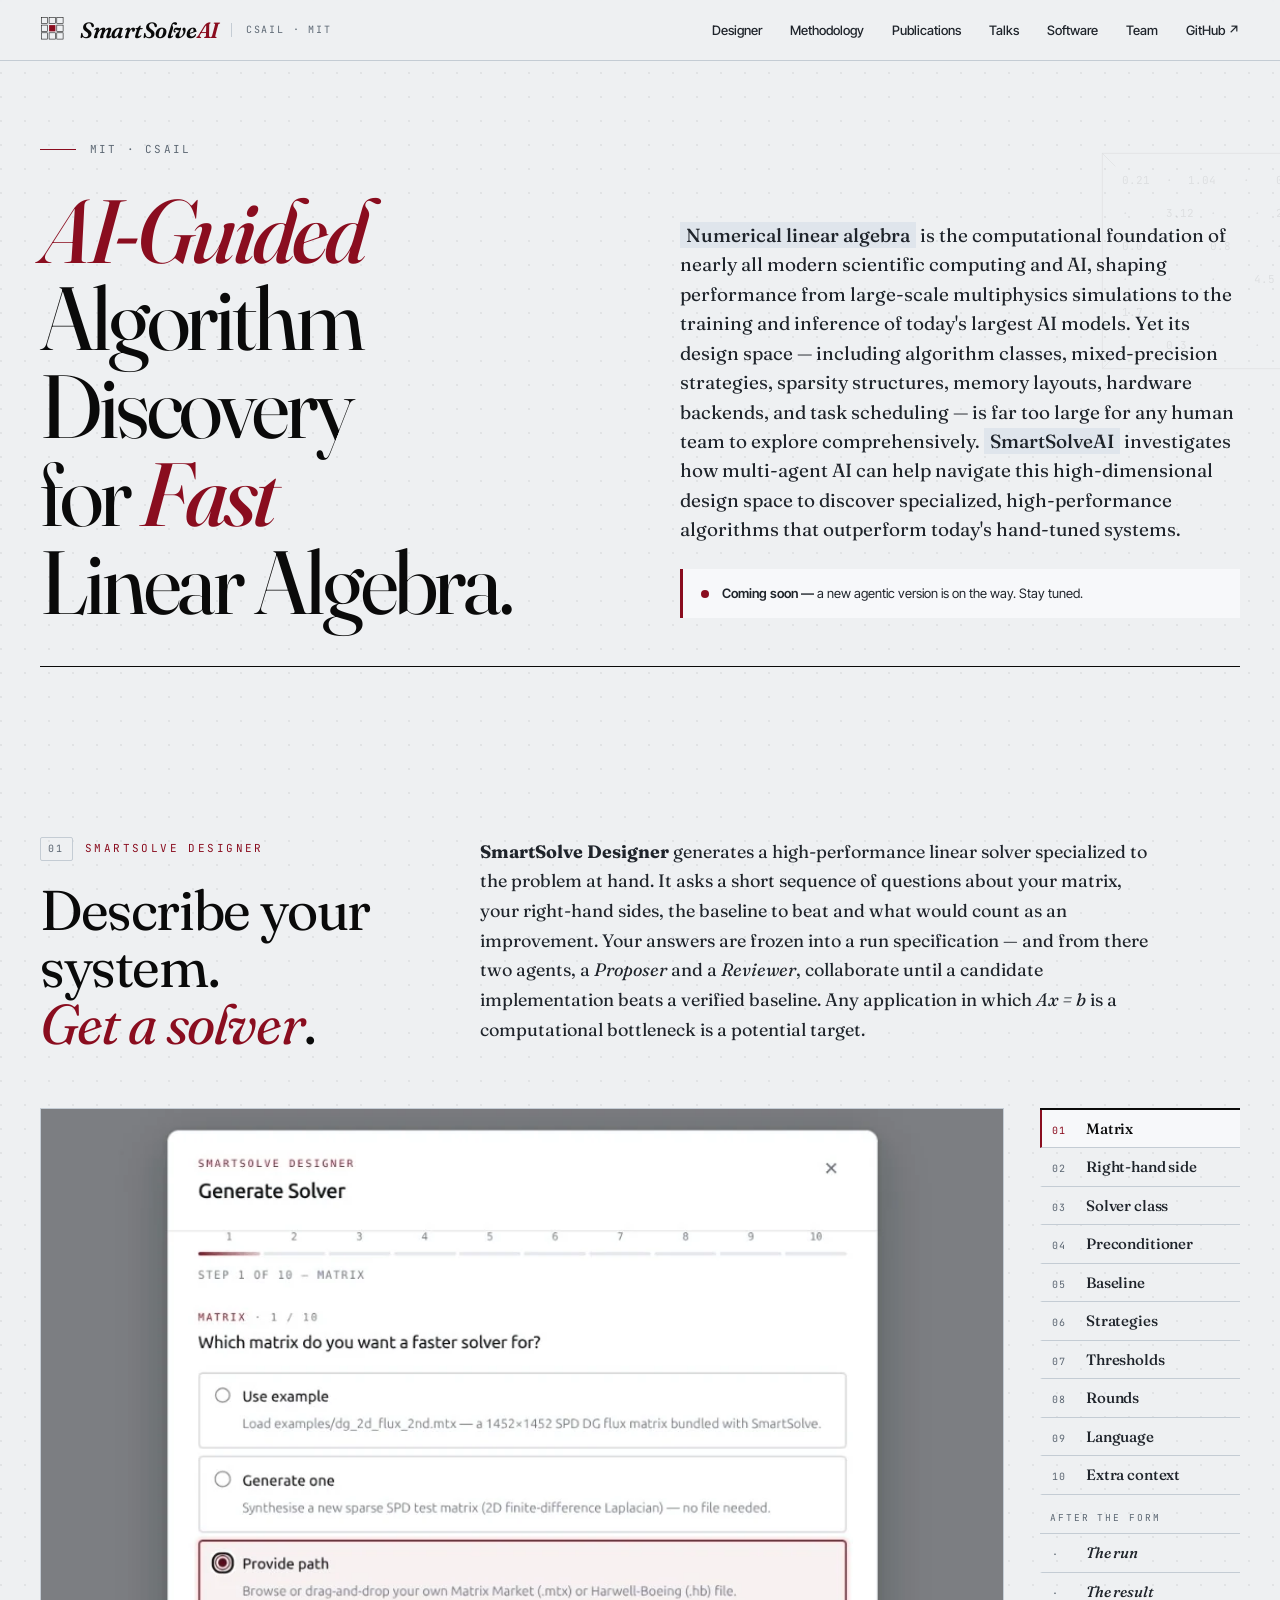
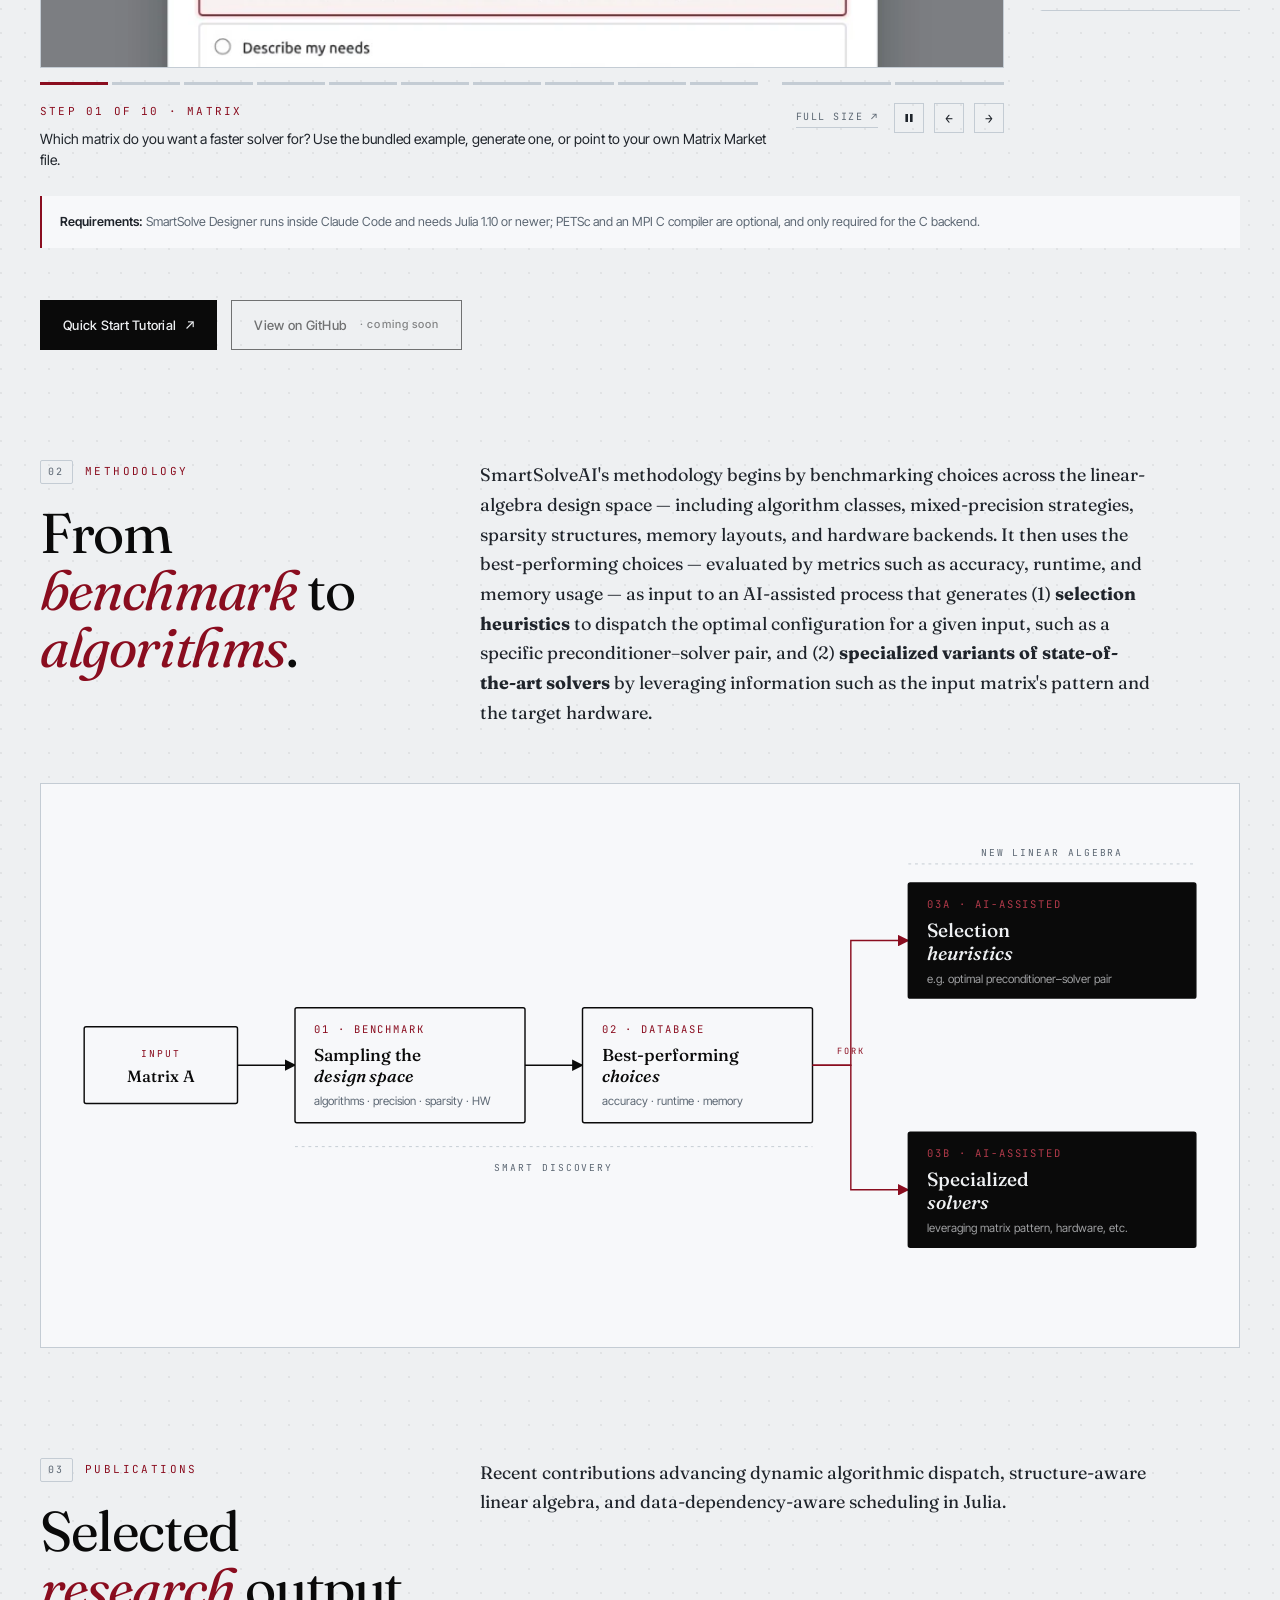
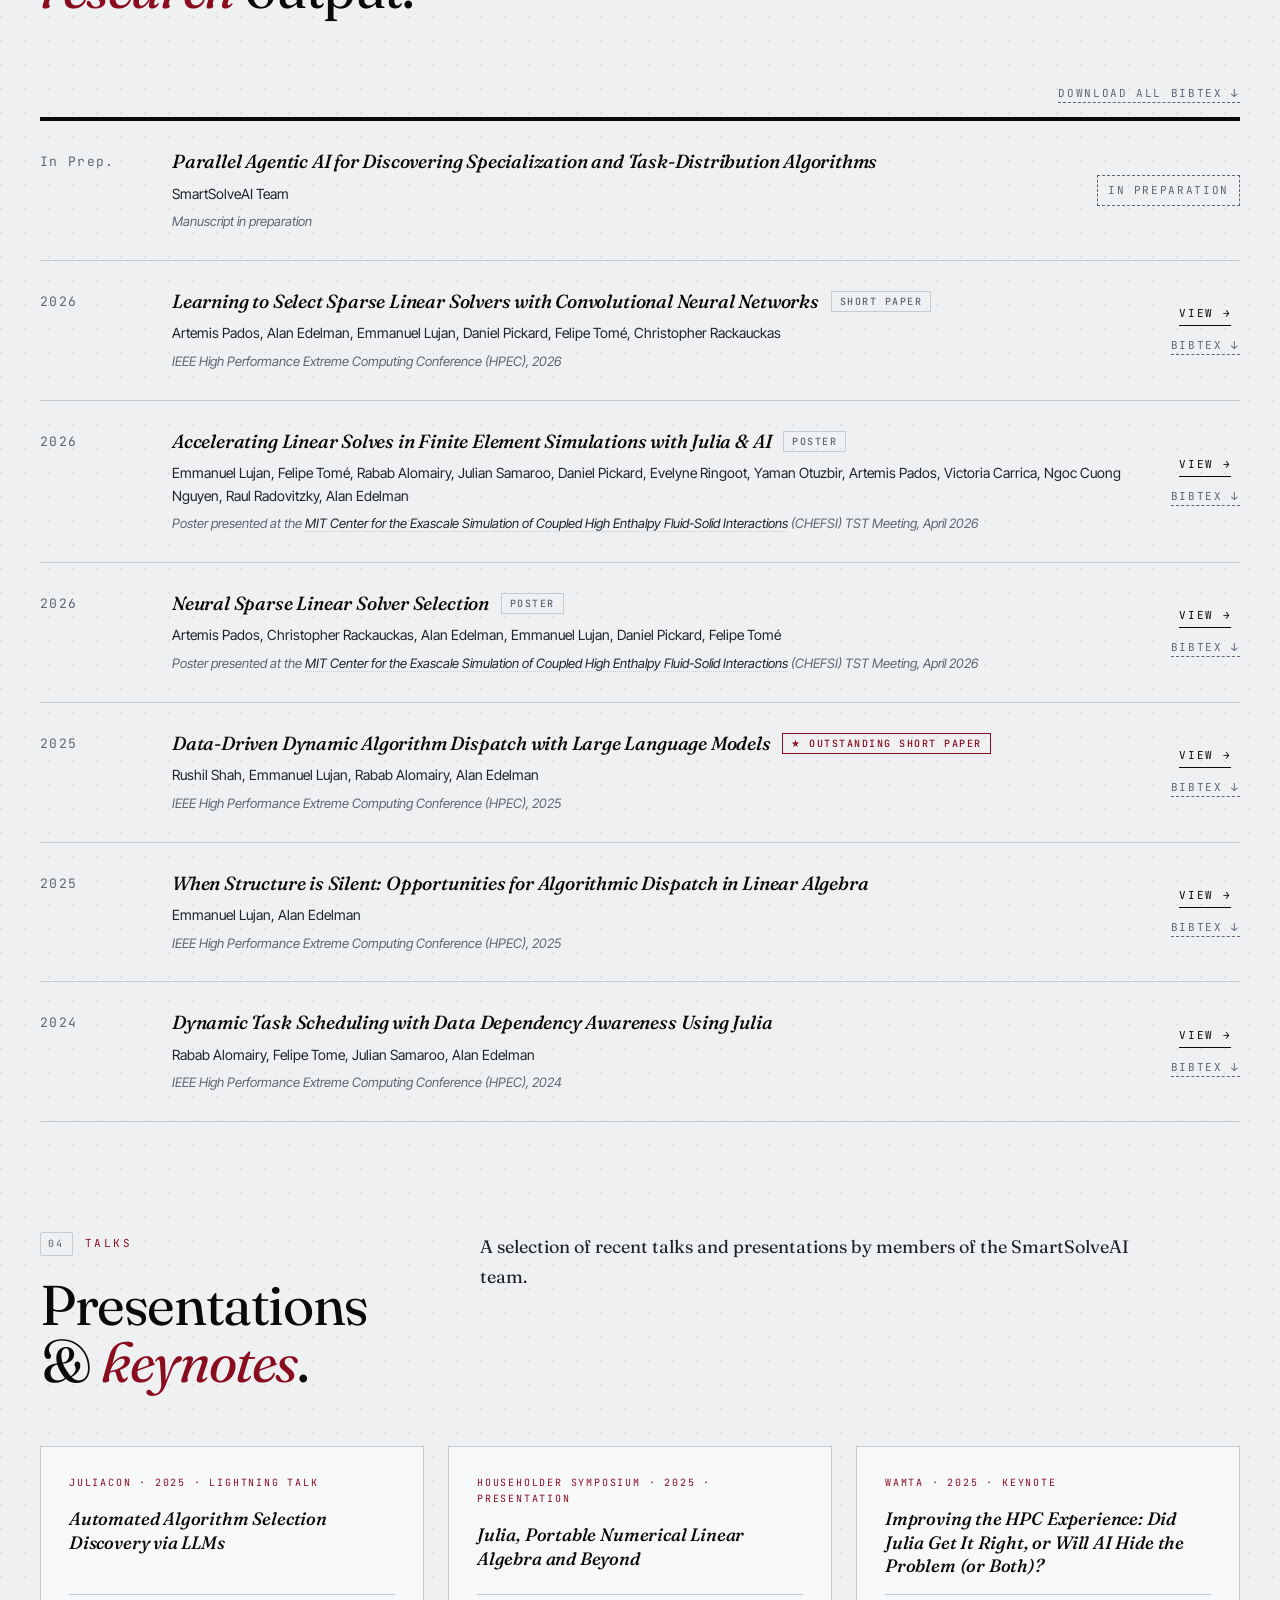
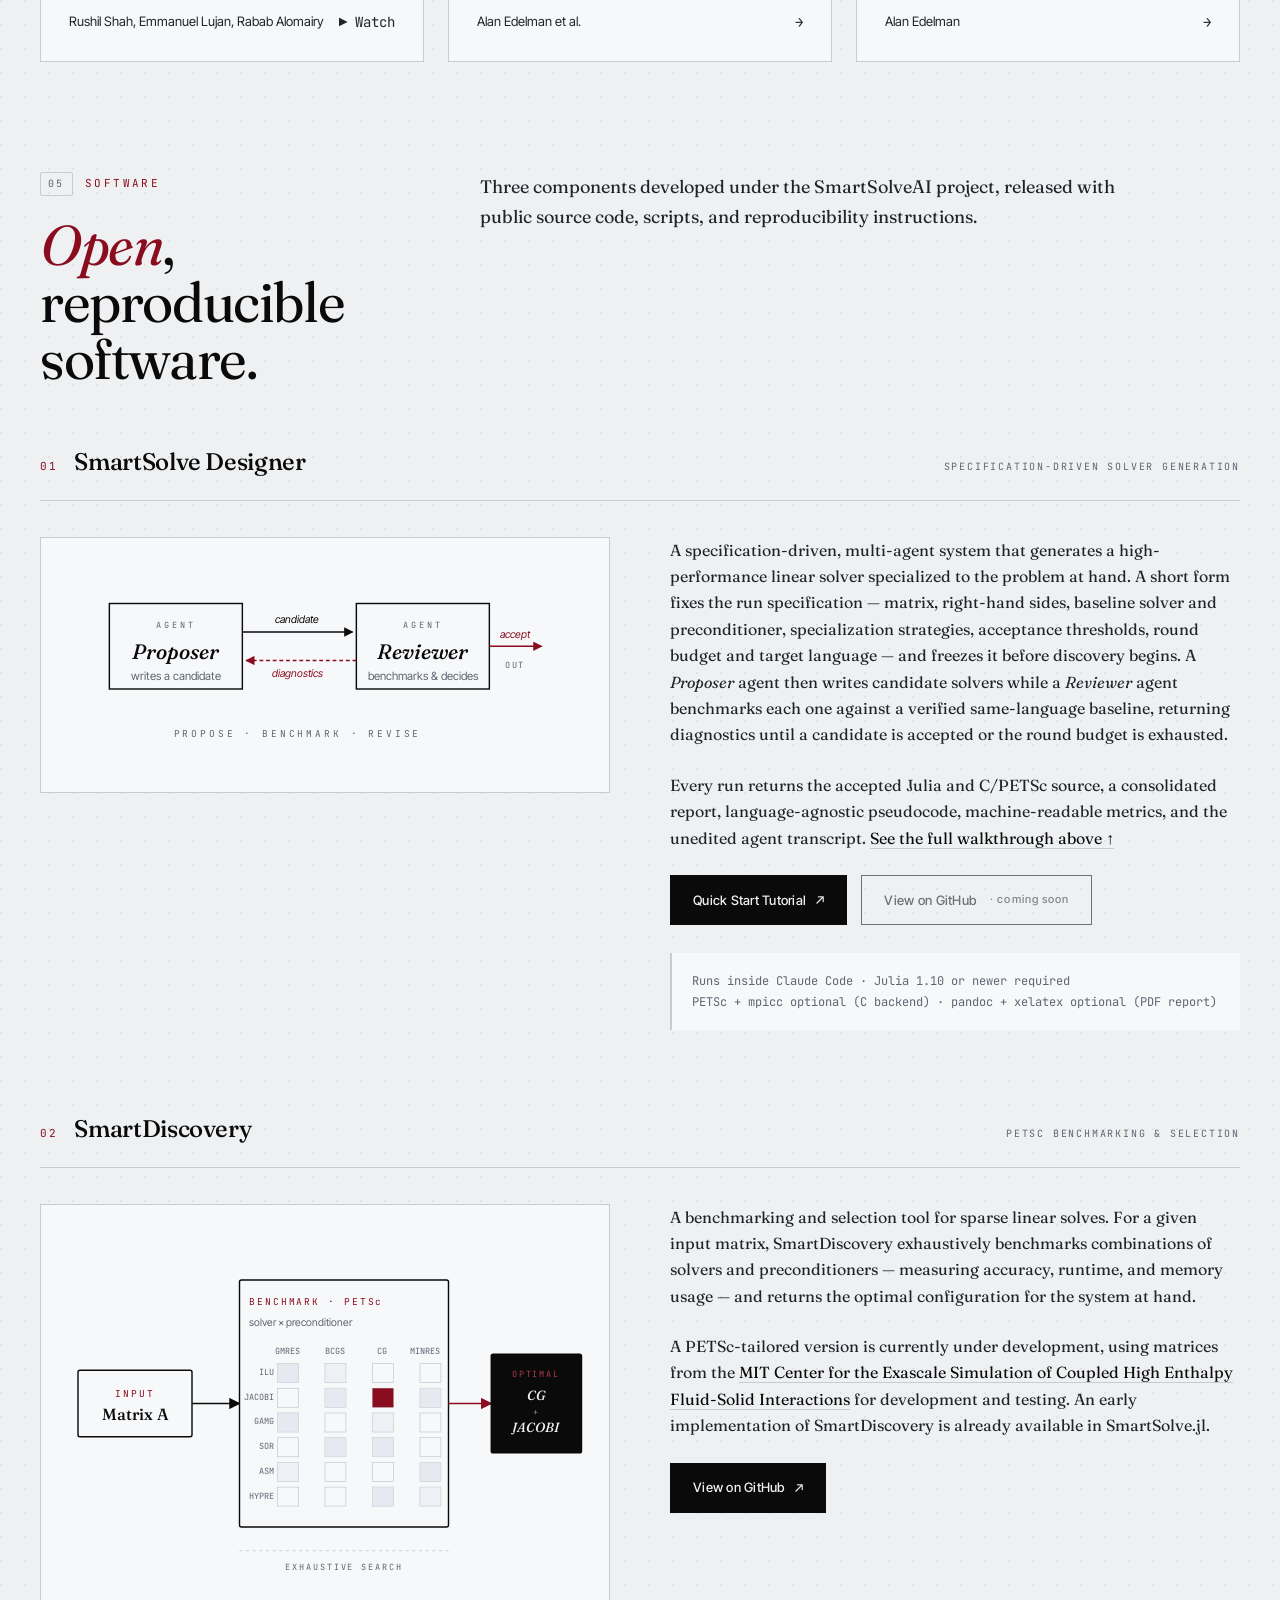
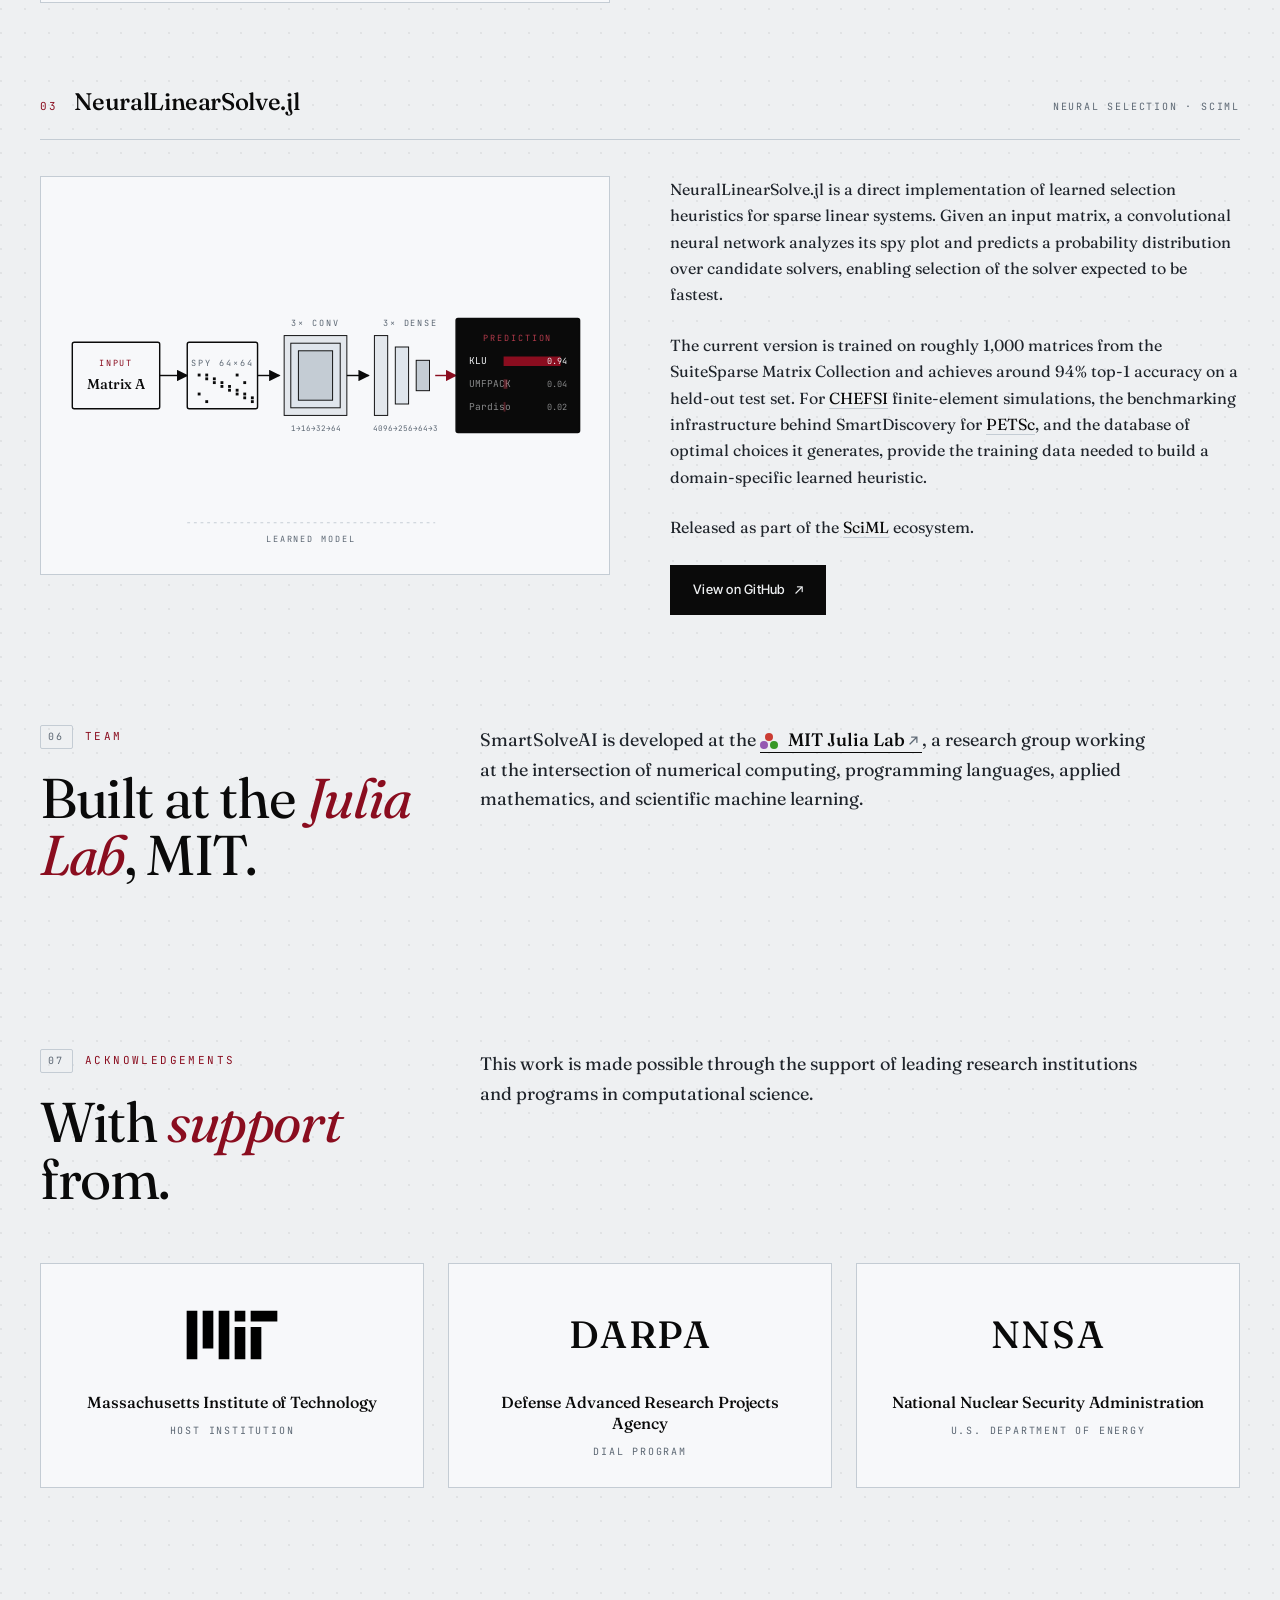
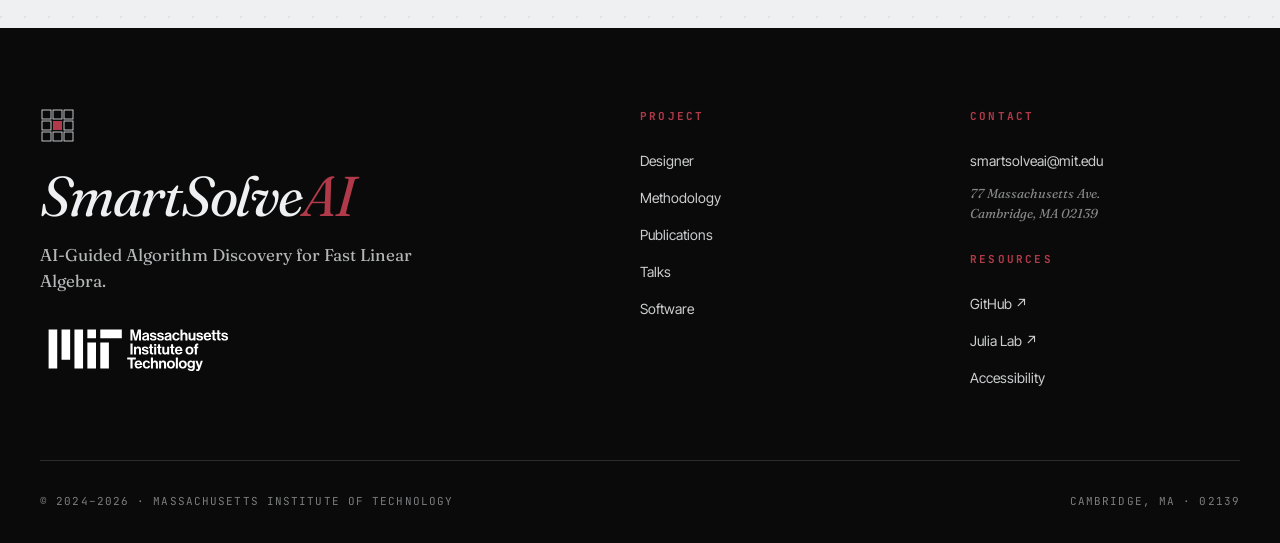
==== index.html @ 1ffe242f "Drop the workspace slide, de-number the form, add HPEC 2026 short paper The Designer slideshow now o" ====
<!DOCTYPE html>
<html lang="en">
<head>
<meta charset="UTF-8" />
<meta name="viewport" content="width=device-width, initial-scale=1.0" />
<!-- Google tag (gtag.js) -->
<script async src="https://www.googletagmanager.com/gtag/js?id=G-X3NBB3QCY7"></script>
<script>
  window.dataLayer = window.dataLayer || [];
  function gtag(){dataLayer.push(arguments);}
  gtag('js', new Date());
  gtag('config', 'G-X3NBB3QCY7');
</script>
<title>SmartSolveAI — AI-Guided Algorithm Discovery for Fast Linear Algebra | MIT</title>
<meta name="description" content="The MIT SmartSolveAI project advances AI-guided algorithmic discovery and accelerates computations through improved strategies for algorithm and architecture selection in computational linear algebra." />
<link rel="icon" type="image/svg+xml" href="data:image/svg+xml;utf8,<svg xmlns='http://www.w3.org/2000/svg' viewBox='0 0 80 80'><g stroke='%230a0a0a' stroke-width='3' fill='none'><rect x='4' y='4' width='18' height='18'/><rect x='26' y='4' width='18' height='18'/><rect x='48' y='4' width='18' height='18'/><rect x='4' y='26' width='18' height='18'/><rect x='48' y='26' width='18' height='18'/><rect x='4' y='48' width='18' height='18'/><rect x='26' y='48' width='18' height='18'/><rect x='48' y='48' width='18' height='18'/></g><rect x='26' y='26' width='18' height='18' fill='%238a0d1f'/></svg>" />
<link rel="preconnect" href="https://fonts.googleapis.com">
<link rel="preconnect" href="https://fonts.gstatic.com" crossorigin>
<link href="https://fonts.googleapis.com/css2?family=Fraunces:opsz,wght@9..144,300;9..144,400;9..144,500;9..144,600;9..144,700&family=Inter+Tight:wght@300;400;500;600;700&family=JetBrains+Mono:wght@300;400;500&display=swap" rel="stylesheet">
<style>
  :root {
    --ink: #0a0a0a;
    --ink-soft: #1f242b;
    --paper: #eef0f2;
    --paper-warm: #e3e7ec;
    --paper-bright: #f7f8fa;
    --accent: #8a0d1f;
    --accent-soft: #b13a4a;
    --rule: #c4ccd4;
    --muted: #5c6773;
    --highlight: #dfe5ec;
    --serif: 'Fraunces', 'Times New Roman', serif;
    --sans: 'Inter Tight', system-ui, sans-serif;
    --mono: 'JetBrains Mono', 'Courier New', monospace;
  }

  * { margin: 0; padding: 0; box-sizing: border-box; }

  html { scroll-behavior: smooth; }

  body {
    background: var(--paper);
    color: var(--ink);
    font-family: var(--serif);
    font-weight: 400;
    line-height: 1.6;
    font-size: 17px;
    -webkit-font-smoothing: antialiased;
    overflow-x: hidden;
    background-image:
      radial-gradient(circle at 1px 1px, rgba(10,10,10,0.06) 1px, transparent 0);
    background-size: 24px 24px;
  }

  /* ------------- NAVIGATION ------------- */
  .topbar {
    position: sticky;
    top: 0;
    z-index: 100;
    background: rgba(238, 240, 242, 0.92);
    backdrop-filter: blur(12px);
    -webkit-backdrop-filter: blur(12px);
    border-bottom: 1px solid var(--rule);
  }
  .topbar-inner {
    max-width: 1280px;
    margin: 0 auto;
    padding: 16px 40px;
    display: flex;
    align-items: center;
    justify-content: space-between;
    gap: 32px;
  }
  .brand {
    display: flex;
    align-items: center;
    gap: 12px;
    text-decoration: none;
    color: var(--ink);
  }
  .brand-svg {
    width: 28px;
    height: 28px;
    flex-shrink: 0;
    transition: transform 0.4s cubic-bezier(0.2, 0.8, 0.2, 1);
  }
  .brand:hover .brand-svg {
    transform: rotate(-90deg);
  }
  .brand-mark {
    font-family: var(--serif);
    font-weight: 600;
    font-size: 22px;
    letter-spacing: -0.02em;
    font-style: italic;
    line-height: 1;
  }
  .brand-mark-ai {
    color: var(--accent);
  }
  .brand-tag {
    font-family: var(--mono);
    font-size: 10px;
    text-transform: uppercase;
    letter-spacing: 0.18em;
    color: var(--muted);
    border-left: 1px solid var(--rule);
    padding-left: 14px;
    line-height: 1.4;
    align-self: center;
  }
  .topnav {
    display: flex;
    gap: 28px;
    font-family: var(--sans);
    font-size: 13px;
    font-weight: 500;
  }
  .topnav a {
    color: var(--ink-soft);
    text-decoration: none;
    position: relative;
    transition: color 0.2s;
  }
  .topnav a:hover { color: var(--accent); }
  .topnav a::after {
    content: '';
    position: absolute;
    bottom: -4px; left: 0;
    width: 0; height: 1px;
    background: var(--accent);
    transition: width 0.25s;
  }
  .topnav a:hover::after { width: 100%; }

  /* ------------- HERO ------------- */
  .hero {
    max-width: 1280px;
    margin: 0 auto;
    padding: 80px 40px 60px;
    position: relative;
  }
  .hero-grid {
    display: grid;
    grid-template-columns: 1fr 1fr;
    gap: 80px;
    align-items: end;
  }
  .hero-meta {
    font-family: var(--mono);
    font-size: 11px;
    letter-spacing: 0.2em;
    text-transform: uppercase;
    color: var(--muted);
    display: flex;
    align-items: center;
    gap: 14px;
    margin-bottom: 28px;
  }
  .hero-meta::before {
    content: '';
    width: 36px; height: 1px;
    background: var(--accent);
  }
  .hero-title {
    font-family: var(--serif);
    font-weight: 400;
    font-size: clamp(48px, 7vw, 92px);
    line-height: 0.98;
    letter-spacing: -0.035em;
    color: var(--ink);
    font-variation-settings: "opsz" 144;
  }
  .hero-title em {
    font-style: italic;
    color: var(--accent);
    font-weight: 500;
  }
  .hero-rule {
    height: 1px;
    background: var(--ink);
    margin: 40px 0 0;
    width: 100%;
  }
  .hero-side {
    padding-bottom: 8px;
  }
  .hero-lede {
    font-family: var(--serif);
    font-size: 19px;
    line-height: 1.55;
    color: var(--ink-soft);
    font-weight: 400;
  }
  .hero-lede strong {
    background: var(--highlight);
    padding: 1px 6px;
    font-weight: 500;
    box-decoration-break: clone;
    -webkit-box-decoration-break: clone;
  }
  .hero-banner-note {
    margin-top: 24px;
    padding: 14px 18px;
    background: var(--paper-bright);
    border-left: 3px solid var(--accent);
    font-family: var(--sans);
    font-size: 13px;
    color: var(--ink-soft);
  }
  .hero-banner-note .pulse {
    display: inline-block;
    width: 8px; height: 8px;
    border-radius: 50%;
    background: var(--accent);
    margin-right: 10px;
    animation: pulse 1.8s ease-in-out infinite;
    vertical-align: middle;
  }
  @keyframes pulse {
    0%, 100% { opacity: 1; transform: scale(1); }
    50% { opacity: 0.4; transform: scale(1.3); }
  }

  /* Decorative matrix art in hero */
  .matrix-art {
    position: absolute;
    top: 90px;
    right: -40px;
    width: 220px;
    height: 220px;
    opacity: 0.07;
    pointer-events: none;
    z-index: 0;
  }

  /* ------------- METRICS BAR ------------- */
  .metrics {
    max-width: 1280px;
    margin: 60px auto 0;
    padding: 0 40px;
  }
  .metrics-row {
    display: grid;
    grid-template-columns: repeat(4, 1fr);
    border-top: 2px solid var(--ink);
    border-bottom: 1px solid var(--rule);
  }
  .metric {
    padding: 28px 24px 28px 0;
    border-right: 1px solid var(--rule);
  }
  .metric:last-child { border-right: none; padding-right: 0; }
  .metric:not(:first-child) { padding-left: 24px; }
  .metric-num {
    font-family: var(--serif);
    font-size: 48px;
    line-height: 1;
    font-weight: 400;
    letter-spacing: -0.03em;
    color: var(--ink);
  }
  .metric-num sup {
    font-size: 18px;
    color: var(--accent);
    font-weight: 500;
    margin-left: 2px;
    top: -1.4em;
  }
  .metric-label {
    font-family: var(--mono);
    font-size: 11px;
    text-transform: uppercase;
    letter-spacing: 0.15em;
    color: var(--muted);
    margin-top: 12px;
  }

  /* ------------- SECTION SCAFFOLDING ------------- */
  section.content {
    max-width: 1280px;
    margin: 0 auto;
    padding: 110px 40px 0;
  }
  .section-head {
    display: grid;
    grid-template-columns: 1fr 2fr;
    gap: 60px;
    margin-bottom: 56px;
    align-items: start;
  }
  .section-eyebrow {
    font-family: var(--mono);
    font-size: 11px;
    letter-spacing: 0.22em;
    text-transform: uppercase;
    color: var(--accent);
    display: flex;
    align-items: center;
    gap: 12px;
  }
  .section-eyebrow .num {
    font-size: 10px;
    color: var(--muted);
    border: 1px solid var(--rule);
    padding: 3px 7px;
    border-radius: 2px;
  }
  .section-title {
    font-family: var(--serif);
    font-size: clamp(36px, 4.5vw, 56px);
    line-height: 1.02;
    letter-spacing: -0.025em;
    font-weight: 400;
    margin-top: 20px;
  }
  .section-title em { font-style: italic; color: var(--accent); }
  .section-lede {
    font-size: 18px;
    line-height: 1.65;
    color: var(--ink-soft);
    max-width: 56ch;
  }

  /* ------------- METHODOLOGY · PIPELINE ------------- */
  .pipeline {
    background: var(--paper-bright);
    border: 1px solid var(--rule);
    padding: 32px 24px;
    overflow-x: auto;
  }
  .pipeline svg {
    width: 100%;
    height: auto;
    min-width: 900px;
    display: block;
  }

  /* ------------- PUBLICATIONS ------------- */
  .pubs-list {
    border-top: 2px solid var(--ink);
  }
  .pub {
    display: grid;
    grid-template-columns: 100px 1fr auto;
    gap: 32px;
    padding: 28px 0;
    border-bottom: 1px solid var(--rule);
    align-items: start;
    transition: background 0.25s;
  }
  .pub:hover { background: rgba(232, 220, 184, 0.25); padding-left: 12px; padding-right: 12px; }
  .pub-year {
    font-family: var(--mono);
    font-size: 13px;
    letter-spacing: 0.1em;
    color: var(--muted);
    padding-top: 3px;
  }
  .pub-content { font-family: var(--serif); }
  .pub-title {
    font-size: 19px;
    line-height: 1.35;
    font-weight: 500;
    letter-spacing: -0.01em;
    margin-bottom: 8px;
  }
  .pub-title em { font-style: italic; }
  .award-tag {
    display: inline-block;
    font-family: var(--mono);
    font-size: 10px;
    letter-spacing: 0.15em;
    text-transform: uppercase;
    font-style: normal;
    color: var(--accent);
    border: 1px solid var(--accent);
    padding: 3px 8px 2px;
    margin-left: 8px;
    vertical-align: middle;
    white-space: nowrap;
    font-weight: 500;
    line-height: 1.4;
    transform: translateY(-2px);
  }
  .kind-tag {
    display: inline-block;
    font-family: var(--mono);
    font-size: 10px;
    letter-spacing: 0.15em;
    text-transform: uppercase;
    font-style: normal;
    color: var(--muted);
    border: 1px solid var(--rule);
    padding: 3px 8px 2px;
    margin-left: 8px;
    vertical-align: middle;
    white-space: nowrap;
    font-weight: 500;
    line-height: 1.4;
    transform: translateY(-2px);
  }
  .pub-authors {
    font-size: 14px;
    color: var(--ink-soft);
    font-family: var(--sans);
    margin-bottom: 6px;
  }
  .pub-venue {
    font-size: 13px;
    color: var(--muted);
    font-family: var(--sans);
    font-style: italic;
  }
  .pub-venue a {
    color: var(--ink-soft);
    text-decoration: none;
    border-bottom: 1px dotted var(--rule);
    transition: color 0.2s, border-color 0.2s;
  }
  .pub-venue a:hover {
    color: var(--accent);
    border-bottom-color: var(--accent);
    border-bottom-style: solid;
  }
  .pub-link {
    font-family: var(--mono);
    font-size: 11px;
    text-transform: uppercase;
    letter-spacing: 0.15em;
    color: var(--ink);
    text-decoration: none;
    border-bottom: 1px solid var(--ink);
    padding-bottom: 2px;
    align-self: center;
    transition: color 0.2s, border-color 0.2s;
    white-space: nowrap;
  }
  .pub-link:hover { color: var(--accent); border-color: var(--accent); }
  .pub-link.preparing { border: 1px dashed var(--muted); padding: 6px 10px; border-bottom: 1px dashed var(--muted); color: var(--muted); }
  .pub-link.pub-link-pending {
    color: var(--muted);
    border-bottom-color: var(--muted);
    border-bottom-style: dashed;
    pointer-events: none;
  }
  .pub-link.pub-link-pending::after {
    content: ' (link soon)';
    font-size: 9px;
    letter-spacing: 0.1em;
    color: var(--muted);
  }
  .pub-actions-col {
    display: flex;
    flex-direction: column;
    align-items: flex-end;
    gap: 12px;
    align-self: center;
  }
  .pub-bib {
    font-family: var(--mono);
    font-size: 11px;
    text-transform: uppercase;
    letter-spacing: 0.15em;
    color: var(--muted);
    background: none;
    border: none;
    border-bottom: 1px dashed var(--muted);
    padding-bottom: 2px;
    cursor: pointer;
    transition: color 0.2s, border-color 0.2s;
    white-space: nowrap;
  }
  .pub-bib:hover { color: var(--accent); border-color: var(--accent); border-bottom-style: solid; }
  .pub-bib-all-bar {
    display: flex;
    justify-content: flex-end;
    padding: 14px 0;
    border-bottom: 2px solid var(--ink);
    margin-bottom: 0;
  }
  .pub-bib-all {
    font-family: var(--mono);
    font-size: 11px;
    text-transform: uppercase;
    letter-spacing: 0.15em;
    color: var(--muted);
    background: none;
    border: none;
    border-bottom: 1px dashed var(--muted);
    padding-bottom: 2px;
    cursor: pointer;
    transition: color 0.2s, border-color 0.2s;
  }
  .pub-bib-all:hover { color: var(--accent); border-color: var(--accent); border-bottom-style: solid; }

  /* ------------- TALKS ------------- */
  .talks {
    display: grid;
    grid-template-columns: 1fr 1fr 1fr;
    gap: 24px;
  }
  .talk-card {
    background: var(--paper-bright);
    border: 1px solid var(--rule);
    padding: 28px;
    text-decoration: none;
    color: var(--ink);
    display: flex;
    flex-direction: column;
    transition: transform 0.3s, border-color 0.3s, box-shadow 0.3s;
    position: relative;
  }
  .talk-card:hover {
    transform: translateY(-3px);
    border-color: var(--ink);
    box-shadow: 6px 6px 0 var(--ink);
  }
  .talk-venue {
    font-family: var(--mono);
    font-size: 10px;
    letter-spacing: 0.18em;
    text-transform: uppercase;
    color: var(--accent);
    margin-bottom: 16px;
  }
  .talk-title {
    font-family: var(--serif);
    font-size: 18px;
    line-height: 1.3;
    font-weight: 500;
    letter-spacing: -0.01em;
    font-style: italic;
    margin-bottom: 16px;
    flex: 1;
  }
  .talk-meta {
    font-family: var(--sans);
    font-size: 13px;
    color: var(--ink-soft);
    margin-top: auto;
    padding-top: 16px;
    border-top: 1px solid var(--rule);
    display: flex;
    justify-content: space-between;
    align-items: center;
  }
  .talk-arrow {
    font-family: var(--mono);
    font-size: 14px;
    transition: transform 0.25s;
  }
  .talk-card:hover .talk-arrow { transform: translateX(4px); color: var(--accent); }

  /* ------------- SOFTWARE ------------- */
  .software-block {
    display: grid;
    grid-template-columns: 1fr 1fr;
    gap: 60px;
    align-items: start;
  }
  .code-window {
    background: var(--ink);
    border-radius: 6px;
    overflow: hidden;
    font-family: var(--mono);
    box-shadow: 0 20px 40px -10px rgba(0,0,0,0.25);
  }
  .code-header {
    background: #1a1a1a;
    padding: 12px 16px;
    display: flex;
    align-items: center;
    gap: 8px;
    border-bottom: 1px solid #2a2a2a;
  }
  .code-dot {
    width: 11px; height: 11px;
    border-radius: 50%;
    background: #3a3a3a;
  }
  .code-dot.r { background: #ff5f56; }
  .code-dot.y { background: #ffbd2e; }
  .code-dot.g { background: #27c93f; }
  .code-filename {
    margin-left: 12px;
    color: #888;
    font-size: 12px;
  }
  .code-body {
    padding: 22px 24px;
    font-size: 13.5px;
    line-height: 1.7;
    color: #e8e8e8;
    overflow-x: auto;
  }
  .code-body .kw { color: #ff8896; }
  .code-body .fn { color: #ffd58a; }
  .code-body .str { color: #a8d995; }
  .code-body .com { color: #6a6a6a; font-style: italic; }
  .code-body .var { color: #9bbcff; }
  .code-body .prompt { color: #ff8896; font-weight: 600; margin-right: 4px; }

  .poc-block { margin-bottom: 24px; }
  .poc-block:last-child { margin-bottom: 0; }
  .code-row {
    margin-top: 40px;
    display: grid;
    grid-template-columns: 1fr 1fr;
    gap: 24px;
    align-items: start;
  }
  .code-row .poc-block { margin-bottom: 0; }
  .poc-label {
    font-family: var(--mono);
    font-size: 11px;
    letter-spacing: 0.22em;
    text-transform: uppercase;
    color: var(--accent);
    margin-bottom: 12px;
    display: flex;
    align-items: center;
    gap: 12px;
  }
  .poc-label::after {
    content: '';
    flex: 1;
    height: 1px;
    background: var(--rule);
  }

  .software-info h3 {
    font-family: var(--serif);
    font-size: 26px;
    font-weight: 500;
    letter-spacing: -0.02em;
    margin-bottom: 16px;
    line-height: 1.2;
  }
  .software-info p {
    font-size: 16px;
    line-height: 1.65;
    color: var(--ink-soft);
    margin-bottom: 24px;
  }
  .software-actions {
    display: flex;
    gap: 14px;
    flex-wrap: wrap;
  }
  .btn {
    display: inline-flex;
    align-items: center;
    gap: 10px;
    padding: 13px 22px;
    font-family: var(--sans);
    font-size: 13px;
    font-weight: 500;
    text-decoration: none;
    letter-spacing: 0.02em;
    transition: all 0.25s;
    border: 1px solid var(--ink);
  }
  .btn-primary {
    background: var(--ink);
    color: var(--paper);
  }
  .btn-primary:hover {
    background: var(--accent);
    border-color: var(--accent);
  }
  .btn-ghost {
    background: transparent;
    color: var(--ink);
  }
  .btn-ghost:hover {
    background: var(--ink);
    color: var(--paper);
  }
  .btn-arrow {
    font-family: var(--mono);
    font-size: 14px;
  }
  .software-citation {
    margin-top: 28px;
    padding: 18px 20px;
    background: var(--paper-bright);
    border-left: 2px solid var(--rule);
    font-family: var(--mono);
    font-size: 12px;
    line-height: 1.7;
    color: var(--muted);
  }

  /* ------------- PRODUCT BLOCKS ------------- */
  .product-block {
    margin-bottom: 80px;
  }
  .product-block:last-child {
    margin-bottom: 0;
  }
  .product-badge {
    display: flex;
    align-items: baseline;
    gap: 16px;
    padding-bottom: 18px;
    margin-bottom: 36px;
    border-bottom: 1px solid var(--rule);
  }
  .product-badge-num {
    font-family: var(--mono);
    font-size: 11px;
    letter-spacing: 0.2em;
    color: var(--accent);
  }
  .product-badge-name {
    font-family: var(--serif);
    font-size: 24px;
    font-weight: 500;
    letter-spacing: -0.015em;
    color: var(--ink);
  }
  .product-badge-kind {
    margin-left: auto;
    font-family: var(--mono);
    font-size: 10px;
    letter-spacing: 0.18em;
    text-transform: uppercase;
    color: var(--muted);
  }

  /* Inline links inside product descriptions */
  .inline-link {
    color: var(--ink);
    text-decoration: none;
    border-bottom: 1px solid var(--rule);
    transition: color 0.2s, border-color 0.2s;
  }
  .inline-link:hover {
    color: var(--accent);
    border-bottom-color: var(--accent);
  }

  /* Pending CTA — sits on top of btn-primary, keeps the dark ground but signals "not yet live" */
  .btn.btn-pending {
    opacity: 0.55;
    pointer-events: none;
    cursor: not-allowed;
  }
  .btn.btn-pending::after {
    content: ' · coming soon';
    font-size: 11px;
    letter-spacing: 0.1em;
    margin-left: 4px;
    opacity: 0.85;
  }

  /* Discovery flow micro-diagram */
  .discovery-flow {
    width: 100%;
    height: auto;
    display: block;
    background: var(--paper-bright);
    border: 1px solid var(--rule);
    padding: 18px;
  }

  /* Multi-paragraph spacing inside software-info */
  .software-info p + p {
    margin-top: 14px;
  }

  /* ------------- TEAM ------------- */
  .julia-inline {
    color: var(--ink);
    text-decoration: none;
    font-weight: 500;
    border-bottom: 1px solid var(--ink);
    padding-bottom: 1px;
    white-space: nowrap;
    transition: color 0.2s, border-color 0.2s;
  }
  .julia-inline:hover {
    color: var(--accent);
    border-bottom-color: var(--accent);
  }
  .julia-dot-mark {
    display: inline-block;
    position: relative;
    width: 18px;
    height: 16px;
    vertical-align: -3px;
    margin-right: 6px;
  }
  .julia-dot-mark .dot {
    position: absolute;
    width: 8px; height: 8px;
    border-radius: 50%;
  }
  /* triangle: red on top, purple bottom-left, green bottom-right */
  .julia-dot-mark .dot-r { top: 0; left: 50%; transform: translateX(-50%); background: #cb3c33; }
  .julia-dot-mark .dot-p { bottom: 0; left: 0; background: #9558b2; }
  .julia-dot-mark .dot-g { bottom: 0; right: 0; background: #389826; }
  .ext-arrow {
    display: inline-block;
    margin-left: 4px;
    font-family: var(--mono);
    font-size: 0.85em;
    color: var(--muted);
  }
  .julia-inline:hover .ext-arrow { color: var(--accent); }

  /* ------------- ACKNOWLEDGEMENTS ------------- */
  .ack-row {
    display: grid;
    grid-template-columns: repeat(3, 1fr);
    gap: 24px;
  }
  .ack-card {
    background: var(--paper-bright);
    border: 1px solid var(--rule);
    padding: 36px 28px 28px;
    text-decoration: none;
    color: var(--ink);
    text-align: center;
    transition: all 0.3s;
    display: flex;
    flex-direction: column;
    justify-content: flex-start;
    align-items: center;
    min-height: 220px;
  }
  .ack-card:hover {
    background: var(--paper-warm);
    border-color: var(--ink);
  }
  .ack-logo {
    height: 70px;
    margin-bottom: 22px;
    display: flex;
    align-items: center;
    justify-content: center;
    width: 100%;
  }
  .ack-logo img {
    max-height: 70px;
    max-width: 180px;
    width: auto;
    height: auto;
    object-fit: contain;
    transition: opacity 0.3s;
  }
  .ack-card:hover .ack-logo img { opacity: 0.85; }
  .ack-logo-fallback {
    display: none;
    font-family: var(--serif);
    font-weight: 500;
    font-size: 38px;
    letter-spacing: 0.04em;
    color: var(--ink);
    line-height: 1;
  }
  .ack-card:hover .ack-logo-fallback { color: var(--accent); }
  .ack-card .ack-name {
    font-family: var(--serif);
    font-size: 16px;
    font-weight: 500;
    letter-spacing: -0.005em;
    line-height: 1.3;
    margin-bottom: 6px;
  }
  .ack-card .ack-desc {
    font-family: var(--mono);
    font-size: 10px;
    letter-spacing: 0.18em;
    text-transform: uppercase;
    line-height: 1.5;
    color: var(--muted);
    transition: color 0.3s;
    margin-top: 4px;
  }

  /* ------------- FOOTER ------------- */
  footer {
    margin-top: 140px;
    background: var(--ink);
    color: var(--paper);
    padding: 80px 0 32px;
  }
  .footer-inner {
    max-width: 1280px;
    margin: 0 auto;
    padding: 0 40px;
  }
  .footer-top {
    display: grid;
    grid-template-columns: 2fr 1fr 1fr;
    gap: 60px;
    padding-bottom: 60px;
    border-bottom: 1px solid rgba(238,240,242,0.15);
  }
  .footer-mark {
    width: 40px;
    height: 40px;
    margin-bottom: 20px;
    display: block;
  }
  .footer-brand {
    font-family: var(--serif);
    font-size: 56px;
    font-weight: 400;
    line-height: 1;
    letter-spacing: -0.03em;
    font-style: italic;
    margin-bottom: 18px;
  }
  .footer-brand::first-letter { color: inherit; }
  .footer-brand-ai { color: var(--accent-soft); }
  .footer-tagline {
    font-family: var(--serif);
    font-size: 17px;
    line-height: 1.55;
    color: rgba(238,240,242,0.75);
    max-width: 38ch;
  }
  .footer-col h4 {
    font-family: var(--mono);
    font-size: 11px;
    letter-spacing: 0.2em;
    text-transform: uppercase;
    color: var(--accent-soft);
    margin-bottom: 20px;
  }
  .footer-col ul {
    list-style: none;
  }
  .footer-col li { margin-bottom: 10px; }
  .footer-col a {
    color: rgba(238,240,242,0.85);
    text-decoration: none;
    font-family: var(--sans);
    font-size: 14px;
    transition: color 0.2s;
  }
  .footer-col a:hover { color: var(--accent-soft); }
  .footer-addr {
    font-family: var(--serif);
    font-size: 13px;
    line-height: 1.55;
    color: rgba(238,240,242,0.55);
    font-style: italic;
  }
  .mit-lockup {
    display: inline-block;
    margin-top: 26px;
    text-decoration: none;
    transition: opacity 0.2s;
  }
  .mit-lockup:hover { opacity: 0.75; }
  .mit-lockup img {
    height: 56px;
    width: auto;
    display: block;
  }
  .mit-lockup-fallback {
    display: none;
    font-family: var(--serif);
    font-size: 15px;
    font-weight: 500;
    color: rgba(238,240,242,0.85);
    letter-spacing: 0.01em;
    line-height: 1.25;
    max-width: 260px;
    border-top: 1px solid rgba(238,240,242,0.18);
    padding-top: 14px;
  }
  .footer-bottom {
    padding-top: 32px;
    display: flex;
    justify-content: space-between;
    align-items: center;
    font-family: var(--mono);
    font-size: 11px;
    letter-spacing: 0.1em;
    color: rgba(238,240,242,0.5);
    text-transform: uppercase;
  }
  .footer-bottom a {
    color: rgba(238,240,242,0.7);
    text-decoration: none;
  }
  .footer-bottom a:hover { color: var(--accent-soft); }


  /* ------------- SMARTSOLVE DESIGNER ------------- */
  .designer-flow {
    background: var(--paper-bright);
    border: 1px solid var(--rule);
    padding: 32px 24px;
    overflow-x: auto;
  }
  .designer-flow svg {
    width: 100%;
    height: auto;
    min-width: 900px;
    display: block;
  }
  .designer-split {
    display: grid;
    grid-template-columns: 1.35fr 1fr;
    gap: 60px;
    margin-top: 60px;
    align-items: start;
  }
  .wizard-steps {
    list-style: none;
    display: grid;
    grid-template-columns: repeat(2, 1fr);
    gap: 1px;
    background: var(--rule);
    border: 1px solid var(--rule);
  }
  .wizard-step {
    background: var(--paper-bright);
    padding: 16px 18px 18px;
    transition: background 0.25s;
  }
  .wizard-step:hover { background: #fff; }
  .wizard-step:last-child { grid-column: 1 / -1; }
  .wizard-step-num {
    font-family: var(--mono);
    font-size: 10px;
    letter-spacing: 0.2em;
    color: var(--accent);
  }
  .wizard-step-name {
    font-family: var(--serif);
    font-size: 17px;
    font-weight: 500;
    letter-spacing: -0.01em;
    line-height: 1.25;
    margin-top: 6px;
  }
  .wizard-step-desc {
    font-family: var(--sans);
    font-size: 12.5px;
    line-height: 1.5;
    color: var(--muted);
    margin-top: 5px;
  }
  .artifact-list {
    list-style: none;
    border-top: 2px solid var(--ink);
  }
  .artifact {
    display: grid;
    grid-template-columns: 150px 1fr;
    gap: 16px;
    padding: 13px 0;
    border-bottom: 1px solid var(--rule);
    align-items: baseline;
  }
  .artifact-file {
    font-family: var(--mono);
    font-size: 12px;
    color: var(--ink);
    word-break: break-word;
  }
  .artifact-desc {
    font-family: var(--sans);
    font-size: 12.5px;
    line-height: 1.5;
    color: var(--muted);
  }
  .designer-note {
    margin-top: 26px;
    padding: 16px 18px;
    background: var(--paper-bright);
    border-left: 2px solid var(--accent);
    font-family: var(--sans);
    font-size: 12.5px;
    line-height: 1.6;
    color: var(--muted);
  }
  .designer-note strong { color: var(--ink-soft); font-weight: 600; }
  .designer-note + .designer-note { border-left-color: var(--rule); }
  .designer-actions {
    display: flex;
    gap: 14px;
    flex-wrap: wrap;
    margin-top: 52px;
  }


  /* ------------- DESIGNER · UNIFIED STAGE ------------- */
  .stage-wrap {
    --slide-dur: 3800ms;
    display: grid;
    grid-template-columns: minmax(0, 1fr) 200px;
    gap: 36px;
    align-items: start;
  }
  .stage {
    position: relative;
    aspect-ratio: 929 / 540;
    background: var(--paper-bright);
    border: 1px solid var(--rule);
    overflow: hidden;
  }
  .stage img {
    position: absolute;
    inset: 0;
    width: 100%;
    height: 100%;
    object-fit: cover;
    opacity: 0;
    transition: opacity 0.55s ease;
  }
  .stage img.is-on { opacity: 1; }

  .stage-ticks {
    display: flex;
    gap: 4px;
    margin-top: 14px;
  }
  .stage-tick {
    flex: 1;
    height: 3px;
    padding: 0;
    border: 0;
    background: var(--rule);
    position: relative;
    overflow: hidden;
    cursor: pointer;
  }
  .stage-tick.is-act { flex: 1.6; }
  .stage-tick.tick-sep { margin-left: 20px; }
  .stage-tick::after {
    content: '';
    position: absolute;
    inset: 0;
    background: var(--accent);
    transform: scaleX(0);
    transform-origin: left;
  }
  .stage-tick.is-done::after { transform: scaleX(1); }
  .stage-tick.is-active::after { animation: tickFill var(--slide-dur) linear forwards; }
  .stage-wrap.is-paused .stage-tick.is-active::after { animation-play-state: paused; }
  @keyframes tickFill { from { transform: scaleX(0); } to { transform: scaleX(1); } }

  .stage-caption {
    margin-top: 18px;
    display: grid;
    grid-template-columns: 1fr auto;
    align-items: start;
    gap: 24px;
    min-height: 52px;
  }
  .cap-label {
    display: block;
    font-family: var(--mono);
    font-size: 11px;
    letter-spacing: 0.2em;
    text-transform: uppercase;
    color: var(--accent);
  }
  .cap-q {
    display: block;
    margin-top: 7px;
    font-family: var(--sans);
    font-size: 14px;
    line-height: 1.5;
    color: var(--ink-soft);
  }
  .stage-tools {
    display: flex;
    align-items: center;
    gap: 10px;
  }
  .stage-open {
    font-family: var(--mono);
    font-size: 10px;
    letter-spacing: 0.15em;
    text-transform: uppercase;
    color: var(--muted);
    text-decoration: none;
    border-bottom: 1px solid var(--rule);
    padding-bottom: 2px;
    margin-right: 6px;
    transition: color 0.2s, border-color 0.2s;
  }
  .stage-open:hover { color: var(--accent); border-bottom-color: var(--accent); }
  .stage-btn {
    width: 30px;
    height: 30px;
    border: 1px solid var(--rule);
    background: transparent;
    color: var(--ink-soft);
    font-family: var(--mono);
    font-size: 13px;
    line-height: 1;
    cursor: pointer;
    display: grid;
    place-items: center;
    transition: background 0.2s, color 0.2s, border-color 0.2s;
  }
  .stage-btn:hover {
    background: var(--ink);
    color: var(--paper);
    border-color: var(--ink);
  }
  .stage-toggle svg { fill: currentColor; display: block; }
  .stage-toggle .ic-play { display: none; }
  .stage-wrap.is-stopped .stage-toggle .ic-pause { display: none; }
  .stage-wrap.is-stopped .stage-toggle .ic-play { display: block; }

  .stage-rail {
    list-style: none;
    border-top: 2px solid var(--ink);
  }
  .rail-btn {
    width: 100%;
    display: grid;
    grid-template-columns: 24px 1fr;
    gap: 10px;
    align-items: baseline;
    text-align: left;
    padding: 9px 10px;
    border: 0;
    border-bottom: 1px solid var(--rule);
    border-left: 2px solid transparent;
    background: transparent;
    cursor: pointer;
    transition: background 0.2s, border-color 0.2s;
  }
  .rail-btn:hover { background: var(--paper-bright); }
  .rail-btn.is-active {
    background: var(--paper-bright);
    border-left-color: var(--accent);
  }
  .rail-n {
    font-family: var(--mono);
    font-size: 10px;
    letter-spacing: 0.1em;
    color: var(--muted);
  }
  .rail-btn.is-active .rail-n { color: var(--accent); }
  .rail-t {
    font-family: var(--serif);
    font-size: 15px;
    font-weight: 500;
    letter-spacing: -0.01em;
    line-height: 1.3;
    color: var(--ink-soft);
  }
  .rail-btn.is-active .rail-t { color: var(--ink); }
  .rail-btn.rail-act .rail-t { font-style: italic; }
  .rail-div {
    font-family: var(--mono);
    font-size: 9.5px;
    letter-spacing: 0.2em;
    text-transform: uppercase;
    color: var(--muted);
    padding: 15px 10px 8px;
    border-bottom: 1px solid var(--rule);
  }

  @media (prefers-reduced-motion: reduce) {
    .stage-tick.is-active::after { animation: none; transform: scaleX(1); }
    .stage img { transition: none; }
  }

  /* ------------- RESPONSIVE ------------- */
  @media (max-width: 960px) {
    .topbar-inner { padding: 14px 24px; }
    .topnav { display: none; }
    .hero { padding: 50px 24px 40px; }
    .hero-grid { grid-template-columns: 1fr; gap: 30px; }
    .matrix-art { display: none; }
    .metrics { padding: 0 24px; }
    .metrics-row { grid-template-columns: repeat(2, 1fr); }
    .metric:nth-child(2) { border-right: none; }
    .metric:nth-child(3), .metric:nth-child(4) { border-top: 1px solid var(--rule); }
    section.content { padding: 70px 24px 0; }
    .section-head { grid-template-columns: 1fr; gap: 16px; margin-bottom: 36px; }
    .method-grid { grid-template-columns: 1fr; }
    .pipeline { padding: 20px 12px; }
    .pipeline svg { min-width: 880px; }
    .pub { grid-template-columns: 1fr; gap: 8px; }
    .pub-year { padding-top: 0; }
    .award-tag { display: inline-block; margin-left: 0; margin-top: 4px; transform: none; }
    .kind-tag { display: inline-block; margin-left: 0; margin-top: 4px; transform: none; }
    .talks { grid-template-columns: 1fr; }
    .software-block { grid-template-columns: 1fr; gap: 32px; }
    .code-row { grid-template-columns: 1fr; gap: 24px; margin-top: 24px; }
    .product-badge { flex-wrap: wrap; gap: 8px 16px; }
    .product-badge-kind { margin-left: 0; width: 100%; }
    .product-block { margin-bottom: 56px; }
    .designer-flow { padding: 20px 12px; }
    .designer-flow svg { min-width: 880px; }
    .designer-split { grid-template-columns: 1fr; gap: 40px; margin-top: 40px; }
    .wizard-steps { grid-template-columns: 1fr; }
    .artifact { grid-template-columns: 1fr; gap: 4px; }
    .designer-actions { margin-top: 36px; }
    .stage-caption { grid-template-columns: 1fr; gap: 14px; }
    .stage-tools { justify-content: flex-start; }
    .stage-wrap { grid-template-columns: 1fr; gap: 32px; }
    .ack-row { grid-template-columns: 1fr; }
    .footer-top { grid-template-columns: 1fr; gap: 40px; }
    .footer-bottom { flex-direction: column; gap: 12px; }
    .footer-brand { font-size: 40px; }
  }

  /* Reveal animation */
  .reveal {
    opacity: 0;
    transform: translateY(44px);
    transition: opacity 0.7s cubic-bezier(0.2, 0.8, 0.2, 1), transform 0.7s cubic-bezier(0.2, 0.8, 0.2, 1);
  }
  .reveal.in { opacity: 1; transform: translateY(0); }
  @media (prefers-reduced-motion: reduce) {
    /* Keep a gentle fade but drop the movement for reduced-motion users */
    .reveal { transform: none; transition: opacity 0.8s ease; }
  }
</style>
</head>
<body>

<!-- TOP BAR -->
<header class="topbar">
  <div class="topbar-inner">
    <a href="#" class="brand" aria-label="SmartSolveAI home">
      <svg class="brand-svg" viewBox="0 0 80 80" xmlns="http://www.w3.org/2000/svg" aria-hidden="true">
        <g stroke="#0a0a0a" stroke-width="1.6" fill="none">
          <rect x="4"  y="4"  width="18" height="18"/>
          <rect x="26" y="4"  width="18" height="18"/>
          <rect x="48" y="4"  width="18" height="18"/>
          <rect x="4"  y="26" width="18" height="18"/>
          <rect x="48" y="26" width="18" height="18"/>
          <rect x="4"  y="48" width="18" height="18"/>
          <rect x="26" y="48" width="18" height="18"/>
          <rect x="48" y="48" width="18" height="18"/>
        </g>
        <rect x="26" y="26" width="18" height="18" fill="#8a0d1f"/>
      </svg>
      <span class="brand-mark">SmartSolve<span class="brand-mark-ai">AI</span></span>
      <span class="brand-tag">CSAIL · MIT</span>
    </a>
    <nav class="topnav">
      <a href="#designer">Designer</a>
      <a href="#methodology">Methodology</a>
      <a href="#publications">Publications</a>
      <a href="#talks">Talks</a>
      <a href="#software">Software</a>
      <a href="#team">Team</a>
      <a href="https://github.com/Smart-Solve-AI">GitHub ↗</a>
    </nav>
  </div>
</header>

<!-- HERO -->
<section class="hero">
  <!-- decorative matrix svg -->
  <svg class="matrix-art" viewBox="0 0 200 200" xmlns="http://www.w3.org/2000/svg" aria-hidden="true">
    <g stroke="#0a0a0a" stroke-width="0.6" fill="none">
      <rect x="2" y="2" width="196" height="196"/>
      <line x1="2" y1="2" x2="14" y2="14"/>
      <line x1="2" y1="198" x2="14" y2="186"/>
      <line x1="198" y1="2" x2="186" y2="14"/>
      <line x1="198" y1="198" x2="186" y2="186"/>
    </g>
    <g fill="#0a0a0a" font-family="JetBrains Mono, monospace" font-size="10">
      <text x="20" y="30">0.21</text><text x="60" y="30">·</text><text x="80" y="30">1.04</text><text x="130" y="30">·</text><text x="160" y="30">0.0</text>
      <text x="20" y="60">·</text><text x="60" y="60">3.12</text><text x="100" y="60">·</text><text x="140" y="60">·</text><text x="160" y="60">2.7</text>
      <text x="20" y="90">0.0</text><text x="60" y="90">·</text><text x="100" y="90">0.8</text><text x="140" y="90">·</text><text x="160" y="90">·</text>
      <text x="20" y="120">·</text><text x="60" y="120">·</text><text x="100" y="120">·</text><text x="140" y="120">4.5</text><text x="170" y="120">·</text>
      <text x="20" y="150">1.7</text><text x="60" y="150">·</text><text x="100" y="150">·</text><text x="140" y="150">·</text><text x="170" y="150">0.9</text>
      <text x="20" y="180">·</text><text x="60" y="180">0.3</text><text x="100" y="180">·</text><text x="140" y="180">·</text><text x="170" y="180">·</text>
    </g>
  </svg>

  <div class="hero-grid">
    <div>
      <div class="hero-meta">MIT · CSAIL</div>
      <h1 class="hero-title">
        <em>AI-Guided</em><br>
        Algorithm Discovery<br>
        for <em>Fast</em><br>
        Linear Algebra.
      </h1>
    </div>
    <div class="hero-side">
      <p class="hero-lede">
        <strong>Numerical linear algebra</strong> is the computational foundation of nearly all modern scientific computing and AI, shaping performance from large-scale multiphysics simulations to the training and inference of today's largest AI models. Yet its design space — including algorithm classes, mixed-precision strategies, sparsity structures, memory layouts, hardware backends, and task scheduling — is far too large for any human team to explore comprehensively. <strong>SmartSolveAI</strong> investigates how multi-agent AI can help navigate this high-dimensional design space to discover specialized, high-performance algorithms that outperform today's hand-tuned systems.
      </p>
      <div class="hero-banner-note">
        <span class="pulse"></span>
        <strong style="font-weight:600">Coming soon —</strong> a new agentic version is on the way. Stay tuned.
      </div>
    </div>
  </div>
  <div class="hero-rule"></div>
</section>

<!-- SMARTSOLVE DESIGNER -->
<section class="content" id="designer">
  <div class="section-head">
    <div>
      <div class="section-eyebrow"><span class="num">01</span> SmartSolve Designer</div>
      <h2 class="section-title">Describe your system.<br><em>Get a solver</em>.</h2>
    </div>
    <p class="section-lede">
      <strong>SmartSolve Designer</strong> generates a high-performance linear solver specialized to the problem at hand. It asks a short sequence of questions about your matrix, your right-hand sides, the baseline to beat and what would count as an improvement. Your answers are frozen into a run specification — and from there two agents, a <em>Proposer</em> and a <em>Reviewer</em>, collaborate until a candidate implementation beats a verified baseline. Any application in which <em>Ax = b</em> is a computational bottleneck is a potential target.
    </p>
  </div>

  <div class="stage-wrap is-paused">
    <div class="stage-main">
      <div class="stage">
        <img class="slide is-on" src="assets/designer/form-01.webp" width="929" height="540"
             alt="Wizard step 1 of 10, Matrix: which matrix do you want a faster solver for?"
             data-label="Step 01 of 10 · Matrix" data-q="Which matrix do you want a faster solver for? Use the bundled example, generate one, or point to your own Matrix Market file." data-dur="3800">
        <img class="slide" src="assets/designer/form-02.webp" loading="lazy" aria-hidden="true" width="929" height="540"
             alt="Wizard step 2 of 10, Right-hand side: what do the right-hand-side vectors b look like in your application?"
             data-label="Step 02 of 10 · Right-hand side" data-q="What do the right-hand-side vectors <em>b</em> look like in your application? The test vectors stay held out." data-dur="3800">
        <img class="slide" src="assets/designer/form-03.webp" loading="lazy" aria-hidden="true" width="929" height="540"
             alt="Wizard step 3 of 10, Solver class: what class of solver should the specialised algorithm be based on?"
             data-label="Step 03 of 10 · Solver class" data-q="What class of solver should the specialised algorithm be based on — or should SmartSolve recommend one?" data-dur="3800">
        <img class="slide" src="assets/designer/form-04.webp" loading="lazy" aria-hidden="true" width="929" height="540"
             alt="Wizard step 4 of 10, Preconditioner: which preconditioner group should be used with the solver?"
             data-label="Step 04 of 10 · Preconditioner" data-q="Which preconditioner group should be used with the solver?" data-dur="3800">
        <img class="slide" src="assets/designer/form-05.webp" loading="lazy" aria-hidden="true" width="929" height="540"
             alt="Wizard step 5 of 10, Baseline: set the baseline solver parameters, or let SmartSolve recommend them."
             data-label="Step 05 of 10 · Baseline" data-q="Set the baseline parameters yourself, or let SmartSolve recommend and verify a convergent configuration." data-dur="3800">
        <img class="slide" src="assets/designer/form-06.webp" loading="lazy" aria-hidden="true" width="929" height="540"
             alt="Wizard step 6 of 10, Strategies: which specialisation strategies should the agent use?"
             data-label="Step 06 of 10 · Strategies" data-q="Which specialisation strategies should the agent use — sparsity and structure, MPI, GPU, mixed precision?" data-dur="3800">
        <img class="slide" src="assets/designer/form-07.webp" loading="lazy" aria-hidden="true" width="929" height="540"
             alt="Wizard step 7 of 10, Thresholds: set the acceptance thresholds for speedup, accuracy and memory."
             data-label="Step 07 of 10 · Thresholds" data-q="Set the acceptance thresholds — speedup, accuracy, and memory. This is the contract a candidate must satisfy." data-dur="3800">
        <img class="slide" src="assets/designer/form-08.webp" loading="lazy" aria-hidden="true" width="929" height="540"
             alt="Wizard step 8 of 10, Rounds: how many rounds should the agent team attempt before giving up?"
             data-label="Step 08 of 10 · Rounds" data-q="How many rounds should the agent team attempt before giving up?" data-dur="3800">
        <img class="slide" src="assets/designer/form-09.webp" loading="lazy" aria-hidden="true" width="929" height="540"
             alt="Wizard step 9 of 10, Language: which implementations should SmartSolve generate?"
             data-label="Step 09 of 10 · Language" data-q="Which implementation(s) should SmartSolve generate — Julia, C with PETSc, or both?" data-dur="3800">
        <img class="slide" src="assets/designer/form-10.webp" loading="lazy" aria-hidden="true" width="929" height="540"
             alt="Wizard step 10 of 10, Extra context: is there anything you know about this problem that could help SmartSolve?"
             data-label="Step 10 of 10 · Extra context" data-q="Anything you know that the matrix alone cannot reveal: the physics, known convergence issues, hardware constraints." data-dur="3800">
        <img class="slide" src="assets/designer/run.webp" loading="lazy" aria-hidden="true" width="1800" height="1046"
             alt="The run panel: the frozen run configuration on the left, and a live stream of matrix analysis, baseline preflight, Proposer proposals and Reviewer decisions on the right."
             data-label="The run · Agents at work" data-q="Your frozen specification on the left; on the right, the matrix analysis, the baseline preflight, and every proposal and verdict as the <em>Proposer</em> and <em>Reviewer</em> iterate." data-dur="7000">
        <img class="slide" src="assets/designer/results.webp" loading="lazy" aria-hidden="true" width="1592" height="925"
             alt="The completion view: an accepted verdict, then the report, the accepted Julia and C solver source, pseudocode, metrics and the full agent transcript, each with a download link."
             data-label="The result · Your solver" data-q="Accepted on round 1. Deployable source for each backend, a consolidated report, pseudocode, machine-readable metrics and the unedited agent transcript." data-dur="7000">
      </div>

      <div class="stage-ticks" aria-label="Slides">
        <button class="stage-tick" type="button" aria-label="Step 01 of 10 · Matrix"></button>
        <button class="stage-tick" type="button" aria-label="Step 02 of 10 · Right-hand side"></button>
        <button class="stage-tick" type="button" aria-label="Step 03 of 10 · Solver class"></button>
        <button class="stage-tick" type="button" aria-label="Step 04 of 10 · Preconditioner"></button>
        <button class="stage-tick" type="button" aria-label="Step 05 of 10 · Baseline"></button>
        <button class="stage-tick" type="button" aria-label="Step 06 of 10 · Strategies"></button>
        <button class="stage-tick" type="button" aria-label="Step 07 of 10 · Thresholds"></button>
        <button class="stage-tick" type="button" aria-label="Step 08 of 10 · Rounds"></button>
        <button class="stage-tick" type="button" aria-label="Step 09 of 10 · Language"></button>
        <button class="stage-tick" type="button" aria-label="Step 10 of 10 · Extra context"></button>
        <button class="stage-tick is-act tick-sep" type="button" aria-label="The run · Agents at work"></button>
        <button class="stage-tick is-act" type="button" aria-label="The result · Your solver"></button>
      </div>

      <div class="stage-caption">
        <span aria-live="polite">
          <span class="cap-label">Step 01 of 10 · Matrix</span>
          <span class="cap-q">Which matrix do you want a faster solver for? Use the bundled example, generate one, or point to your own Matrix Market file.</span>
        </span>
        <span class="stage-tools">
          <a class="stage-open" href="assets/designer/form-01.webp" target="_blank" rel="noopener">Full size ↗</a>
          <button class="stage-btn stage-toggle" type="button" aria-label="Pause slideshow">
            <svg viewBox="0 0 10 10" width="10" height="10" aria-hidden="true" focusable="false">
              <g class="ic-pause"><rect x="1.4" y="1" width="2.6" height="8"/><rect x="6" y="1" width="2.6" height="8"/></g>
              <path class="ic-play" d="M2.2 1 L8.8 5 L2.2 9 Z"/>
            </svg>
          </button>
          <button class="stage-btn stage-prev" type="button" aria-label="Previous slide">←</button>
          <button class="stage-btn stage-next" type="button" aria-label="Next slide">→</button>
        </span>
      </div>
    </div>

    <ol class="stage-rail">
      <li><button class="rail-btn is-active" type="button" aria-current="true"><span class="rail-n">01</span><span class="rail-t">Matrix</span></button></li>
      <li><button class="rail-btn" type="button"><span class="rail-n">02</span><span class="rail-t">Right-hand side</span></button></li>
      <li><button class="rail-btn" type="button"><span class="rail-n">03</span><span class="rail-t">Solver class</span></button></li>
      <li><button class="rail-btn" type="button"><span class="rail-n">04</span><span class="rail-t">Preconditioner</span></button></li>
      <li><button class="rail-btn" type="button"><span class="rail-n">05</span><span class="rail-t">Baseline</span></button></li>
      <li><button class="rail-btn" type="button"><span class="rail-n">06</span><span class="rail-t">Strategies</span></button></li>
      <li><button class="rail-btn" type="button"><span class="rail-n">07</span><span class="rail-t">Thresholds</span></button></li>
      <li><button class="rail-btn" type="button"><span class="rail-n">08</span><span class="rail-t">Rounds</span></button></li>
      <li><button class="rail-btn" type="button"><span class="rail-n">09</span><span class="rail-t">Language</span></button></li>
      <li><button class="rail-btn" type="button"><span class="rail-n">10</span><span class="rail-t">Extra context</span></button></li>
      <li class="rail-div">After the form</li>
      <li><button class="rail-btn rail-act" type="button"><span class="rail-n">·</span><span class="rail-t">The run</span></button></li>
      <li><button class="rail-btn rail-act" type="button"><span class="rail-n">·</span><span class="rail-t">The result</span></button></li>
    </ol>
  </div>

  <div class="designer-note">
    <strong>Requirements:</strong> SmartSolve Designer runs inside Claude Code and needs Julia 1.10 or newer; PETSc and an MPI C compiler are optional, and only required for the C backend.
  </div>

  <div class="designer-actions">
    <a href="SmartSolve_Designer_Quick_Start_Tutorial.pdf" class="btn btn-primary" target="_blank" rel="noopener">
      <span>Quick Start Tutorial</span><span class="btn-arrow">↗</span>
    </a>
    <a href="https://github.com/Smart-Solve-AI/SmartSolveDesigner" class="btn btn-ghost btn-pending" target="_blank" rel="noopener" aria-disabled="true">
      <span>View on GitHub</span>
    </a>
  </div>
</section>

<!-- METHODOLOGY -->
<section class="content" id="methodology">
  <div class="section-head">
    <div>
      <div class="section-eyebrow"><span class="num">02</span> Methodology</div>
      <h2 class="section-title">From <em>benchmark</em> to <em>algorithms</em>.</h2>
    </div>
    <p class="section-lede">
      SmartSolveAI's methodology begins by benchmarking choices across the linear-algebra design space — including algorithm classes, mixed-precision strategies, sparsity structures, memory layouts, and hardware backends. It then uses the best-performing choices — evaluated by metrics such as accuracy, runtime, and memory usage — as input to an AI-assisted process that generates (1) <strong>selection heuristics</strong> to dispatch the optimal configuration for a given input, such as a specific preconditioner–solver pair, and (2) <strong>specialized variants of state-of-the-art solvers</strong> by leveraging information such as the input matrix's pattern and the target hardware.
    </p>
  </div>

  <div class="pipeline">
    <svg viewBox="0 0 1200 520" xmlns="http://www.w3.org/2000/svg" aria-labelledby="pipelineTitle" role="img">
      <title id="pipelineTitle">SmartSolveAI methodology pipeline diagram</title>

      <defs>
        <marker id="arrow" viewBox="0 0 10 10" refX="9" refY="5" markerWidth="8" markerHeight="8" orient="auto">
          <path d="M 0 0 L 10 5 L 0 10 z" fill="#0a0a0a"/>
        </marker>
        <marker id="arrow-accent" viewBox="0 0 10 10" refX="9" refY="5" markerWidth="8" markerHeight="8" orient="auto">
          <path d="M 0 0 L 10 5 L 0 10 z" fill="#8a0d1f"/>
        </marker>
      </defs>

      <!-- INPUT -->
      <g class="node node-input">
        <rect x="20" y="220" width="160" height="80" rx="2" fill="#f7f8fa" stroke="#0a0a0a" stroke-width="1.5"/>
        <text x="100" y="252" text-anchor="middle" font-family="JetBrains Mono, monospace" font-size="10" letter-spacing="2" fill="#8a0d1f">INPUT</text>
        <text x="100" y="278" text-anchor="middle" font-family="Fraunces, serif" font-size="17" font-weight="500" fill="#0a0a0a">Matrix A</text>
      </g>

      <!-- Arrow to stage 01 -->
      <line x1="180" y1="260" x2="240" y2="260" stroke="#0a0a0a" stroke-width="1.5" marker-end="url(#arrow)"/>

      <!-- STAGE 01: BENCHMARK -->
      <g class="node">
        <rect x="240" y="200" width="240" height="120" rx="2" fill="#f7f8fa" stroke="#0a0a0a" stroke-width="1.5"/>
        <text x="260" y="226" font-family="JetBrains Mono, monospace" font-size="11" letter-spacing="2" fill="#8a0d1f">01 · BENCHMARK</text>
        <text x="260" y="256" font-family="Fraunces, serif" font-size="18" font-weight="500" fill="#0a0a0a">Sampling the</text>
        <text x="260" y="278" font-family="Fraunces, serif" font-size="18" font-weight="500" font-style="italic" fill="#0a0a0a">design space</text>
        <text x="260" y="302" font-family="Inter Tight, sans-serif" font-size="12" fill="#5c6773">algorithms · precision · sparsity · HW</text>
      </g>

      <!-- Arrow to stage 02 -->
      <line x1="480" y1="260" x2="540" y2="260" stroke="#0a0a0a" stroke-width="1.5" marker-end="url(#arrow)"/>

      <!-- STAGE 02: DATABASE / BEST-PERFORMING -->
      <g class="node">
        <rect x="540" y="200" width="240" height="120" rx="2" fill="#f7f8fa" stroke="#0a0a0a" stroke-width="1.5"/>
        <text x="560" y="226" font-family="JetBrains Mono, monospace" font-size="11" letter-spacing="2" fill="#8a0d1f">02 · DATABASE</text>
        <text x="560" y="256" font-family="Fraunces, serif" font-size="18" font-weight="500" fill="#0a0a0a">Best-performing</text>
        <text x="560" y="278" font-family="Fraunces, serif" font-size="18" font-weight="500" font-style="italic" fill="#0a0a0a">choices</text>
        <text x="560" y="302" font-family="Inter Tight, sans-serif" font-size="12" fill="#5c6773">accuracy · runtime · memory</text>
      </g>

      <!-- FORK -->
      <!-- top branch line -->
      <path d="M 780 260 L 820 260 L 820 130 L 880 130" fill="none" stroke="#8a0d1f" stroke-width="1.5" marker-end="url(#arrow-accent)"/>
      <!-- bottom branch line -->
      <path d="M 780 260 L 820 260 L 820 390 L 880 390" fill="none" stroke="#8a0d1f" stroke-width="1.5" marker-end="url(#arrow-accent)"/>

      <!-- fork label -->
      <text x="820" y="248" text-anchor="middle" font-family="JetBrains Mono, monospace" font-size="9" letter-spacing="2" fill="#8a0d1f">FORK</text>

      <!-- BRANCH A: SELECTION HEURISTICS -->
      <g class="node node-out">
        <rect x="880" y="70" width="300" height="120" rx="2" fill="#0a0a0a" stroke="#0a0a0a" stroke-width="1.5"/>
        <text x="900" y="96" font-family="JetBrains Mono, monospace" font-size="11" letter-spacing="2" fill="#b13a4a">03A · AI-ASSISTED</text>
        <text x="900" y="126" font-family="Fraunces, serif" font-size="20" font-weight="500" fill="#eef0f2">Selection</text>
        <text x="900" y="150" font-family="Fraunces, serif" font-size="20" font-weight="500" font-style="italic" fill="#eef0f2">heuristics</text>
        <text x="900" y="174" font-family="Inter Tight, sans-serif" font-size="12" fill="rgba(238,240,242,0.65)">e.g. optimal preconditioner–solver pair</text>
      </g>

      <!-- BRANCH B: SPECIALIZED SOLVERS -->
      <g class="node node-out">
        <rect x="880" y="330" width="300" height="120" rx="2" fill="#0a0a0a" stroke="#0a0a0a" stroke-width="1.5"/>
        <text x="900" y="356" font-family="JetBrains Mono, monospace" font-size="11" letter-spacing="2" fill="#b13a4a">03B · AI-ASSISTED</text>
        <text x="900" y="386" font-family="Fraunces, serif" font-size="20" font-weight="500" fill="#eef0f2">Specialized</text>
        <text x="900" y="410" font-family="Fraunces, serif" font-size="20" font-weight="500" font-style="italic" fill="#eef0f2">solvers</text>
        <text x="900" y="434" font-family="Inter Tight, sans-serif" font-size="12" fill="rgba(238,240,242,0.65)">leveraging matrix pattern, hardware, etc.</text>
      </g>

      <!-- shared-stage dotted underline -->
      <line x1="240" y1="345" x2="780" y2="345" stroke="#c4ccd4" stroke-width="1" stroke-dasharray="3 4"/>
      <text x="510" y="370" text-anchor="middle" font-family="JetBrains Mono, monospace" font-size="10" letter-spacing="2" fill="#5c6773">SMART DISCOVERY</text>

      <!-- divergence label -->
      <line x1="880" y1="50" x2="1180" y2="50" stroke="#c4ccd4" stroke-width="1" stroke-dasharray="3 4"/>
      <text x="1030" y="42" text-anchor="middle" font-family="JetBrains Mono, monospace" font-size="10" letter-spacing="2" fill="#5c6773">NEW LINEAR ALGEBRA</text>
    </svg>
  </div>
</section>

<!-- PUBLICATIONS -->
<section class="content" id="publications">
  <div class="section-head">
    <div>
      <div class="section-eyebrow"><span class="num">03</span> Publications</div>
      <h2 class="section-title">Selected <em>research</em> output.</h2>
    </div>
    <p class="section-lede">
      Recent contributions advancing dynamic algorithmic dispatch, structure-aware linear algebra, and data-dependency-aware scheduling in Julia.
    </p>
  </div>

  <div class="pub-bib-all-bar">
    <button class="pub-bib-all" onclick="downloadAllBib()">Download all BibTeX ↓</button>
  </div>

  <div class="pubs-list">
    <article class="pub">
      <div class="pub-year">In Prep.</div>
      <div class="pub-content">
        <h3 class="pub-title"><em>Parallel Agentic AI for Discovering Specialization and Task-Distribution Algorithms</em></h3>
        <div class="pub-authors">SmartSolveAI Team</div>
        <div class="pub-venue">Manuscript in preparation</div>
      </div>
      <span class="pub-link preparing">In Preparation</span>
    </article>

    <article class="pub">
      <div class="pub-year">2026</div>
      <div class="pub-content">
        <h3 class="pub-title"><em>Learning to Select Sparse Linear Solvers with Convolutional Neural Networks</em> <span class="kind-tag">Short Paper</span></h3>
        <div class="pub-authors">Artemis Pados, Alan Edelman, Emmanuel Lujan, Daniel Pickard, Felipe Tom&eacute;, Christopher Rackauckas</div>
        <div class="pub-venue">IEEE High Performance Extreme Computing Conference (HPEC), 2026</div>
      </div>
      <div class="pub-actions-col">
        <a href="https://ieee-hpec.org/ieee-hpec-2026-agenda/" class="pub-link" target="_blank" rel="noopener">View &rarr;</a>
        <button class="pub-bib" onclick="downloadBib('pados2026learning')">BibTeX &darr;</button>
      </div>
    </article>

    <article class="pub">
      <div class="pub-year">2026</div>
      <div class="pub-content">
        <h3 class="pub-title"><em>Accelerating Linear Solves in Finite Element Simulations with Julia &amp; AI</em> <span class="kind-tag">Poster</span></h3>
        <div class="pub-authors">Emmanuel Lujan, Felipe Tomé, Rabab Alomairy, Julian Samaroo, Daniel Pickard, Evelyne Ringoot, Yaman Otuzbir, Artemis Pados, Victoria Carrica, Ngoc Cuong Nguyen, Raul Radovitzky, Alan Edelman</div>
        <div class="pub-venue">Poster presented at the <a href="https://chefsi.mit.edu/" target="_blank" rel="noopener">MIT Center for the Exascale Simulation of Coupled High Enthalpy Fluid-Solid Interactions</a> (CHEFSI) TST Meeting, April 2026</div>
      </div>
      <div class="pub-actions-col">
        <a href="https://dspace.mit.edu/handle/1721.1/166195" class="pub-link" target="_blank" rel="noopener">View →</a>
        <button class="pub-bib" onclick="downloadBib('lujan2026accelerating')">BibTeX ↓</button>
      </div>
    </article>

    <article class="pub">
      <div class="pub-year">2026</div>
      <div class="pub-content">
        <h3 class="pub-title"><em>Neural Sparse Linear Solver Selection</em> <span class="kind-tag">Poster</span></h3>
        <div class="pub-authors">Artemis Pados, Christopher Rackauckas, Alan Edelman, Emmanuel Lujan, Daniel Pickard, Felipe Tomé</div>
        <div class="pub-venue">Poster presented at the <a href="https://chefsi.mit.edu/" target="_blank" rel="noopener">MIT Center for the Exascale Simulation of Coupled High Enthalpy Fluid-Solid Interactions</a> (CHEFSI) TST Meeting, April 2026</div>
      </div>
      <div class="pub-actions-col">
        <a href="https://dspace.mit.edu/handle/1721.1/166196" class="pub-link" target="_blank" rel="noopener">View →</a>
        <button class="pub-bib" onclick="downloadBib('pados2026neural')">BibTeX ↓</button>
      </div>
    </article>

    <article class="pub">
      <div class="pub-year">2025</div>
      <div class="pub-content">
        <h3 class="pub-title"><em>Data-Driven Dynamic Algorithm Dispatch with Large Language Models</em> <span class="award-tag">★ Outstanding Short Paper</span></h3>
        <div class="pub-authors">Rushil Shah, Emmanuel Lujan, Rabab Alomairy, Alan Edelman</div>
        <div class="pub-venue">IEEE High Performance Extreme Computing Conference (HPEC), 2025</div>
      </div>
      <div class="pub-actions-col">
        <a href="https://ieee-hpec.org/wp-content/uploads/2026/01/120.pdf" class="pub-link" target="_blank" rel="noopener">View →</a>
        <button class="pub-bib" onclick="downloadBib('shah2025data')">BibTeX ↓</button>
      </div>
    </article>

    <article class="pub">
      <div class="pub-year">2025</div>
      <div class="pub-content">
        <h3 class="pub-title"><em>When Structure is Silent: Opportunities for Algorithmic Dispatch in Linear Algebra</em></h3>
        <div class="pub-authors">Emmanuel Lujan, Alan Edelman</div>
        <div class="pub-venue">IEEE High Performance Extreme Computing Conference (HPEC), 2025</div>
      </div>
      <div class="pub-actions-col">
        <a href="https://ieeexplore.ieee.org/abstract/document/11196484/" class="pub-link" target="_blank" rel="noopener">View →</a>
        <button class="pub-bib" onclick="downloadBib('lujan2025structure')">BibTeX ↓</button>
      </div>
    </article>

    <article class="pub">
      <div class="pub-year">2024</div>
      <div class="pub-content">
        <h3 class="pub-title"><em>Dynamic Task Scheduling with Data Dependency Awareness Using Julia</em></h3>
        <div class="pub-authors">Rabab Alomairy, Felipe Tome, Julian Samaroo, Alan Edelman</div>
        <div class="pub-venue">IEEE High Performance Extreme Computing Conference (HPEC), 2024</div>
      </div>
      <div class="pub-actions-col">
        <a href="https://ieeexplore.ieee.org/document/10938467" class="pub-link" target="_blank" rel="noopener">View →</a>
        <button class="pub-bib" onclick="downloadBib('alomairy2024dynamic')">BibTeX ↓</button>
      </div>
    </article>
  </div>
</section>

<!-- TALKS -->
<section class="content" id="talks">
  <div class="section-head">
    <div>
      <div class="section-eyebrow"><span class="num">04</span> Talks</div>
      <h2 class="section-title">Presentations &amp; <em>keynotes</em>.</h2>
    </div>
    <p class="section-lede">
      A selection of recent talks and presentations by members of the SmartSolveAI team.
    </p>
  </div>

  <div class="talks">
    <a href="https://www.youtube.com/watch?v=aGtQbmgIaCM" class="talk-card" target="_blank" rel="noopener">
      <div class="talk-venue">JuliaCon · 2025 · Lightning Talk</div>
      <h3 class="talk-title">Automated Algorithm Selection Discovery via LLMs</h3>
      <div class="talk-meta">
        <span>Rushil Shah, Emmanuel Lujan, Rabab Alomairy</span>
        <span class="talk-arrow">▶ Watch</span>
      </div>
    </a>

    <a href="https://householder-symposium.github.io/presenters.html" class="talk-card" target="_blank" rel="noopener">
      <div class="talk-venue">Householder Symposium · 2025 · Presentation</div>
      <h3 class="talk-title">Julia, Portable Numerical Linear Algebra and Beyond</h3>
      <div class="talk-meta">
        <span>Alan Edelman et al.</span>
        <span class="talk-arrow">→</span>
      </div>
    </a>

    <a href="https://wamta25.github.io/keynote" class="talk-card" target="_blank" rel="noopener">
      <div class="talk-venue">WAMTA · 2025 · Keynote</div>
      <h3 class="talk-title">Improving the HPC Experience: Did Julia Get It Right, or Will AI Hide the Problem (or Both)?</h3>
      <div class="talk-meta">
        <span>Alan Edelman</span>
        <span class="talk-arrow">→</span>
      </div>
    </a>
  </div>
</section>

<!-- SOFTWARE -->
<section class="content" id="software">
  <div class="section-head">
    <div>
      <div class="section-eyebrow"><span class="num">05</span> Software</div>
      <h2 class="section-title"><em>Open</em>, reproducible software.</h2>
    </div>
    <p class="section-lede">
      Three components developed under the SmartSolveAI project, released with public source code, scripts, and reproducibility instructions.
    </p>
  </div>

  <!-- PRODUCT 1: SmartSolve Designer -->
  <div class="product-block">
    <div class="product-badge">
      <span class="product-badge-num">01</span>
      <span class="product-badge-name">SmartSolve Designer</span>
      <span class="product-badge-kind">Specification-driven solver generation</span>
    </div>

    <!-- Top row: architecture diagram (left) + description (right) -->
    <div class="software-block">
      <div>
        <svg class="discovery-flow" viewBox="0 0 560 230" xmlns="http://www.w3.org/2000/svg" role="img" aria-labelledby="agentLoopTitle">
          <title id="agentLoopTitle">The SmartSolve Designer agent loop: a Proposer agent writes a candidate solver; a Reviewer agent benchmarks it against a verified baseline and either returns diagnostics to the Proposer or accepts the candidate as the final solver.</title>

          <defs>
            <marker id="arrInk" viewBox="0 0 10 10" refX="9" refY="5" markerWidth="7" markerHeight="7" orient="auto">
              <path d="M 0 0 L 10 5 L 0 10 z" fill="#0a0a0a"/>
            </marker>
            <marker id="arrAcc" viewBox="0 0 10 10" refX="9" refY="5" markerWidth="7" markerHeight="7" orient="auto">
              <path d="M 0 0 L 10 5 L 0 10 z" fill="#8a0d1f"/>
            </marker>
          </defs>

          <!-- PROPOSER -->
          <g>
            <rect x="53" y="50" width="140" height="90" fill="none" stroke="#0a0a0a" stroke-width="1.5"/>
            <text x="123" y="76" text-anchor="middle" font-family="JetBrains Mono, monospace" font-size="9" letter-spacing="3" fill="#5c6773">AGENT</text>
            <text x="123" y="108" text-anchor="middle" font-family="Fraunces, serif" font-size="22" font-weight="500" font-style="italic" fill="#0a0a0a">Proposer</text>
            <text x="123" y="130" text-anchor="middle" font-family="Inter Tight, sans-serif" font-size="12" fill="#5c6773">writes a candidate</text>
          </g>

          <!-- REVIEWER -->
          <g>
            <rect x="313" y="50" width="140" height="90" fill="none" stroke="#0a0a0a" stroke-width="1.5"/>
            <text x="383" y="76" text-anchor="middle" font-family="JetBrains Mono, monospace" font-size="9" letter-spacing="3" fill="#5c6773">AGENT</text>
            <text x="383" y="108" text-anchor="middle" font-family="Fraunces, serif" font-size="22" font-weight="500" font-style="italic" fill="#0a0a0a">Reviewer</text>
            <text x="383" y="130" text-anchor="middle" font-family="Inter Tight, sans-serif" font-size="12" fill="#5c6773">benchmarks &amp; decides</text>
          </g>

          <!-- FORWARD: candidate (solid ink, top) -->
          <path d="M 193 80 L 309 80" fill="none" stroke="#0a0a0a" stroke-width="1.4" marker-end="url(#arrInk)"/>
          <text x="251" y="71" text-anchor="middle" font-family="Inter Tight, sans-serif" font-size="11" font-style="italic" fill="#0a0a0a">candidate</text>

          <!-- FEEDBACK: diagnostics (dashed crimson, bottom) -->
          <path d="M 313 110 L 197 110" fill="none" stroke="#8a0d1f" stroke-width="1.4" stroke-dasharray="4 3" marker-end="url(#arrAcc)"/>
          <text x="251" y="127" text-anchor="middle" font-family="Inter Tight, sans-serif" font-size="11" font-style="italic" fill="#8a0d1f">diagnostics</text>

          <!-- EXIT: accept (solid crimson, right) -->
          <path d="M 453 95 L 508 95" fill="none" stroke="#8a0d1f" stroke-width="1.4" marker-end="url(#arrAcc)"/>
          <text x="480" y="86" text-anchor="middle" font-family="Inter Tight, sans-serif" font-size="11" font-style="italic" fill="#8a0d1f">accept</text>
          <text x="480" y="118" text-anchor="middle" font-family="JetBrains Mono, monospace" font-size="9" letter-spacing="2" fill="#5c6773">OUT</text>

          <!-- CAPTION -->
          <text x="251" y="190" text-anchor="middle" font-family="JetBrains Mono, monospace" font-size="10" letter-spacing="3" fill="#5c6773">PROPOSE  ·  BENCHMARK  ·  REVISE</text>
        </svg>
      </div>

      <div class="software-info">
        <p>
          A specification-driven, multi-agent system that generates a high-performance linear solver specialized to the problem at hand. A short form fixes the run specification — matrix, right-hand sides, baseline solver and preconditioner, specialization strategies, acceptance thresholds, round budget and target language — and freezes it before discovery begins. A <em>Proposer</em> agent then writes candidate solvers while a <em>Reviewer</em> agent benchmarks each one against a verified same-language baseline, returning diagnostics until a candidate is accepted or the round budget is exhausted.
        </p>
        <p>
          Every run returns the accepted Julia and C/PETSc source, a consolidated report, language-agnostic pseudocode, machine-readable metrics, and the unedited agent transcript. <a href="#designer" class="inline-link">See the full walkthrough above ↑</a>
        </p>
        <div class="software-actions">
          <a href="SmartSolve_Designer_Quick_Start_Tutorial.pdf" class="btn btn-primary" target="_blank" rel="noopener">
            <span>Quick Start Tutorial</span><span class="btn-arrow">↗</span>
          </a>
          <a href="https://github.com/Smart-Solve-AI/SmartSolveDesigner" class="btn btn-ghost btn-pending" target="_blank" rel="noopener" aria-disabled="true">
            <span>View on GitHub</span>
          </a>
        </div>
        <div class="software-citation">
          Runs inside Claude Code · Julia 1.10 or newer required<br>
          PETSc + mpicc optional (C backend) · pandoc + xelatex optional (PDF report)
        </div>
      </div>
    </div>
  </div>

  <!-- PRODUCT 2: SmartDiscovery -->
  <div class="product-block">
    <div class="product-badge">
      <span class="product-badge-num">02</span>
      <span class="product-badge-name">SmartDiscovery</span>
      <span class="product-badge-kind">PETSc benchmarking &amp; selection</span>
    </div>

    <div class="software-block">
      <!-- Visual: workflow micro-diagram -->
      <div>
        <svg class="discovery-flow" viewBox="0 0 560 380" xmlns="http://www.w3.org/2000/svg" role="img" aria-labelledby="discoveryFlowTitle">
          <title id="discoveryFlowTitle">SmartDiscovery workflow: input matrix benchmarked across PETSc solver–preconditioner combinations, returning the optimal configuration.</title>

          <defs>
            <marker id="arrowD" viewBox="0 0 10 10" refX="9" refY="5" markerWidth="8" markerHeight="8" orient="auto">
              <path d="M 0 0 L 10 5 L 0 10 z" fill="#0a0a0a"/>
            </marker>
            <marker id="arrowDA" viewBox="0 0 10 10" refX="9" refY="5" markerWidth="8" markerHeight="8" orient="auto">
              <path d="M 0 0 L 10 5 L 0 10 z" fill="#8a0d1f"/>
            </marker>
          </defs>

          <!-- INPUT: matrix A -->
          <g>
            <rect x="20" y="155" width="120" height="70" rx="2" fill="#f7f8fa" stroke="#0a0a0a" stroke-width="1.5"/>
            <text x="80" y="183" text-anchor="middle" font-family="JetBrains Mono, monospace" font-size="10" letter-spacing="2" fill="#8a0d1f">INPUT</text>
            <text x="80" y="207" text-anchor="middle" font-family="Fraunces, serif" font-size="17" font-weight="500" fill="#0a0a0a">Matrix A</text>
          </g>

          <!-- arrow to benchmark -->
          <line x1="140" y1="190" x2="190" y2="190" stroke="#0a0a0a" stroke-width="1.5" marker-end="url(#arrowD)"/>

          <!-- BENCHMARK GRID: solver x preconditioner combos -->
          <g>
            <rect x="190" y="60" width="220" height="260" rx="2" fill="#f7f8fa" stroke="#0a0a0a" stroke-width="1.5"/>
            <text x="200" y="86" font-family="JetBrains Mono, monospace" font-size="10" letter-spacing="2" fill="#8a0d1f">BENCHMARK · PETSc</text>
            <text x="200" y="108" font-family="Inter Tight, sans-serif" font-size="11" fill="#5c6773">solver × preconditioner</text>

            <!-- grid headers (solvers) -->
            <text x="240" y="138" text-anchor="middle" font-family="JetBrains Mono, monospace" font-size="9" fill="#5c6773">GMRES</text>
            <text x="290" y="138" text-anchor="middle" font-family="JetBrains Mono, monospace" font-size="9" fill="#5c6773">BCGS</text>
            <text x="340" y="138" text-anchor="middle" font-family="JetBrains Mono, monospace" font-size="9" fill="#5c6773">CG</text>
            <text x="385" y="138" text-anchor="middle" font-family="JetBrains Mono, monospace" font-size="9" fill="#5c6773">MINRES</text>

            <!-- row labels (preconditioners) -->
            <text x="226" y="160" text-anchor="end" font-family="JetBrains Mono, monospace" font-size="9" fill="#5c6773">ILU</text>
            <text x="226" y="186" text-anchor="end" font-family="JetBrains Mono, monospace" font-size="9" fill="#5c6773">JACOBI</text>
            <text x="226" y="212" text-anchor="end" font-family="JetBrains Mono, monospace" font-size="9" fill="#5c6773">GAMG</text>
            <text x="226" y="238" text-anchor="end" font-family="JetBrains Mono, monospace" font-size="9" fill="#5c6773">SOR</text>
            <text x="226" y="264" text-anchor="end" font-family="JetBrains Mono, monospace" font-size="9" fill="#5c6773">ASM</text>
            <text x="226" y="290" text-anchor="end" font-family="JetBrains Mono, monospace" font-size="9" fill="#5c6773">HYPRE</text>

            <!-- 6 × 4 grid of benchmark cells -->
            <g stroke="#c4ccd4" stroke-width="0.8" fill="none">
              <!-- row 1 -->
              <rect x="230" y="148" width="22" height="20"/><rect x="280" y="148" width="22" height="20"/><rect x="330" y="148" width="22" height="20"/><rect x="380" y="148" width="22" height="20"/>
              <!-- row 2 -->
              <rect x="230" y="174" width="22" height="20"/><rect x="280" y="174" width="22" height="20"/><rect x="330" y="174" width="22" height="20"/><rect x="380" y="174" width="22" height="20"/>
              <!-- row 3 -->
              <rect x="230" y="200" width="22" height="20"/><rect x="280" y="200" width="22" height="20"/><rect x="330" y="200" width="22" height="20"/><rect x="380" y="200" width="22" height="20"/>
              <!-- row 4 -->
              <rect x="230" y="226" width="22" height="20"/><rect x="280" y="226" width="22" height="20"/><rect x="330" y="226" width="22" height="20"/><rect x="380" y="226" width="22" height="20"/>
              <!-- row 5 -->
              <rect x="230" y="252" width="22" height="20"/><rect x="280" y="252" width="22" height="20"/><rect x="330" y="252" width="22" height="20"/><rect x="380" y="252" width="22" height="20"/>
              <!-- row 6 -->
              <rect x="230" y="278" width="22" height="20"/><rect x="280" y="278" width="22" height="20"/><rect x="330" y="278" width="22" height="20"/><rect x="380" y="278" width="22" height="20"/>
            </g>

            <!-- shaded cells to suggest measured performance (subtle blue-gray fills) -->
            <g fill="#dfe5ec" opacity="0.7">
              <rect x="230" y="148" width="22" height="20"/>
              <rect x="280" y="174" width="22" height="20"/>
              <rect x="330" y="226" width="22" height="20"/>
              <rect x="380" y="252" width="22" height="20"/>
              <rect x="230" y="200" width="22" height="20"/>
              <rect x="330" y="278" width="22" height="20"/>
              <rect x="280" y="226" width="22" height="20"/>
              <rect x="380" y="174" width="22" height="20"/>
            </g>
            <g fill="#dfe5ec" opacity="0.4">
              <rect x="280" y="148" width="22" height="20"/>
              <rect x="330" y="200" width="22" height="20"/>
              <rect x="230" y="252" width="22" height="20"/>
              <rect x="380" y="278" width="22" height="20"/>
            </g>

            <!-- THE WINNER: highlighted cell in crimson -->
            <rect x="330" y="174" width="22" height="20" fill="#8a0d1f"/>
          </g>

          <!-- arrow from grid to optimal config -->
          <line x1="410" y1="190" x2="455" y2="190" stroke="#8a0d1f" stroke-width="1.5" marker-end="url(#arrowDA)"/>

          <!-- OUTPUT: optimal config -->
          <g>
            <rect x="455" y="138" width="95" height="104" rx="2" fill="#0a0a0a" stroke="#0a0a0a" stroke-width="1.5"/>
            <text x="502" y="162" text-anchor="middle" font-family="JetBrains Mono, monospace" font-size="9" letter-spacing="2" fill="#b13a4a">OPTIMAL</text>
            <text x="502" y="186" text-anchor="middle" font-family="Fraunces, serif" font-size="14" font-weight="500" font-style="italic" fill="#eef0f2">CG</text>
            <text x="502" y="202" text-anchor="middle" font-family="JetBrains Mono, monospace" font-size="9" fill="rgba(238,240,242,0.55)">+</text>
            <text x="502" y="220" text-anchor="middle" font-family="Fraunces, serif" font-size="14" font-weight="500" font-style="italic" fill="#eef0f2">JACOBI</text>
          </g>

          <!-- dotted underline annotation -->
          <line x1="190" y1="345" x2="410" y2="345" stroke="#c4ccd4" stroke-width="1" stroke-dasharray="3 4"/>
          <text x="300" y="365" text-anchor="middle" font-family="JetBrains Mono, monospace" font-size="9" letter-spacing="2" fill="#5c6773">EXHAUSTIVE SEARCH</text>
        </svg>
      </div>

      <div class="software-info">
        <p>
          A benchmarking and selection tool for sparse linear solves. For a given input matrix, SmartDiscovery exhaustively benchmarks combinations of solvers and preconditioners — measuring accuracy, runtime, and memory usage — and returns the optimal configuration for the system at hand.
        </p>
        <p>
          A PETSc-tailored version is currently under development, using matrices from the <a href="https://chefsi.mit.edu/" target="_blank" rel="noopener" class="inline-link">MIT Center for the Exascale Simulation of Coupled High Enthalpy Fluid-Solid Interactions</a> for development and testing. An early implementation of SmartDiscovery is already available in SmartSolve.jl.
        </p>
        <div class="software-actions">
          <a href="https://github.com/Smart-Solve-AI/SmartDiscovery" class="btn btn-primary" target="_blank" rel="noopener">
            <span>View on GitHub</span><span class="btn-arrow">↗</span>
          </a>
        </div>
      </div>
    </div>
  </div>

  <!-- PRODUCT 3: NeuralLinearSolve.jl -->
  <div class="product-block">
    <div class="product-badge">
      <span class="product-badge-num">03</span>
      <span class="product-badge-name">NeuralLinearSolve.jl</span>
      <span class="product-badge-kind">Neural selection · SciML</span>
    </div>

    <div class="software-block">
      <!-- Visual: CNN pipeline diagram -->
      <div>
        <svg class="discovery-flow" viewBox="0 0 560 380" xmlns="http://www.w3.org/2000/svg" role="img" aria-labelledby="nnFlowTitle">
          <title id="nnFlowTitle">NeuralLinearSolve.jl pipeline: sparse matrix rendered as a 64×64 spy plot, processed through three convolutional blocks and three dense layers, producing a probability distribution over candidate solvers.</title>

          <defs>
            <marker id="arrowNN" viewBox="0 0 10 10" refX="9" refY="5" markerWidth="8" markerHeight="8" orient="auto">
              <path d="M 0 0 L 10 5 L 0 10 z" fill="#0a0a0a"/>
            </marker>
            <marker id="arrowNNA" viewBox="0 0 10 10" refX="9" refY="5" markerWidth="8" markerHeight="8" orient="auto">
              <path d="M 0 0 L 10 5 L 0 10 z" fill="#8a0d1f"/>
            </marker>
          </defs>

          <!-- INPUT: sparse matrix A -->
          <g>
            <rect x="14" y="155" width="92" height="70" rx="2" fill="#f7f8fa" stroke="#0a0a0a" stroke-width="1.5"/>
            <text x="60" y="180" text-anchor="middle" font-family="JetBrains Mono, monospace" font-size="9" letter-spacing="2" fill="#8a0d1f">INPUT</text>
            <text x="60" y="204" text-anchor="middle" font-family="Fraunces, serif" font-size="15" font-weight="500" fill="#0a0a0a">Matrix A</text>
          </g>

          <line x1="106" y1="190" x2="135" y2="190" stroke="#0a0a0a" stroke-width="1.5" marker-end="url(#arrowNN)"/>

          <!-- SPY PLOT (64x64 binary image) -->
          <g>
            <rect x="135" y="155" width="74" height="70" rx="2" fill="#f7f8fa" stroke="#0a0a0a" stroke-width="1.5"/>
            <text x="172" y="180" text-anchor="middle" font-family="JetBrains Mono, monospace" font-size="9" letter-spacing="2" fill="#5c6773">SPY 64×64</text>
            <!-- mini spy-plot rendering: diagonal + arrow-shaped sparsity -->
            <g transform="translate(146, 188)" fill="#0a0a0a">
              <!-- 8x8 grid of dots, with sparse "diagonal + corners" pattern -->
              <rect x="0" y="0" width="3" height="3"/>
              <rect x="8" y="0" width="3" height="3"/>
              <rect x="40" y="0" width="3" height="3"/>
              <rect x="8" y="4" width="3" height="3"/>
              <rect x="16" y="4" width="3" height="3"/>
              <rect x="16" y="8" width="3" height="3"/>
              <rect x="24" y="8" width="3" height="3"/>
              <rect x="48" y="8" width="3" height="3"/>
              <rect x="24" y="12" width="3" height="3"/>
              <rect x="32" y="12" width="3" height="3"/>
              <rect x="32" y="16" width="3" height="3"/>
              <rect x="40" y="16" width="3" height="3"/>
              <rect x="0" y="20" width="3" height="3"/>
              <rect x="40" y="20" width="3" height="3"/>
              <rect x="48" y="20" width="3" height="3"/>
              <rect x="48" y="24" width="3" height="3"/>
              <rect x="56" y="24" width="3" height="3"/>
              <rect x="56" y="28" width="3" height="3"/>
              <rect x="8" y="28" width="3" height="3"/>
            </g>
          </g>

          <line x1="209" y1="190" x2="232" y2="190" stroke="#0a0a0a" stroke-width="1.5" marker-end="url(#arrowNN)"/>

          <!-- CONV BLOCKS (3 stacked feature maps shrinking) -->
          <g>
            <text x="270" y="138" text-anchor="middle" font-family="JetBrains Mono, monospace" font-size="9" letter-spacing="2" fill="#5c6773">3× CONV</text>
            <!-- three nested rectangles to suggest feature-map stack -->
            <rect x="237" y="148" width="66" height="84" fill="#e3e7ec" stroke="#0a0a0a" stroke-width="1"/>
            <rect x="244" y="156" width="52" height="68" fill="#dfe5ec" stroke="#0a0a0a" stroke-width="1"/>
            <rect x="252" y="164" width="36" height="52" fill="#c4ccd4" stroke="#0a0a0a" stroke-width="1"/>
            <text x="270" y="248" text-anchor="middle" font-family="JetBrains Mono, monospace" font-size="8" fill="#5c6773">1→16→32→64</text>
          </g>

          <line x1="303" y1="190" x2="326" y2="190" stroke="#0a0a0a" stroke-width="1.5" marker-end="url(#arrowNN)"/>

          <!-- DENSE LAYERS (vertical bars shrinking) -->
          <g>
            <text x="370" y="138" text-anchor="middle" font-family="JetBrains Mono, monospace" font-size="9" letter-spacing="2" fill="#5c6773">3× DENSE</text>
            <!-- three vertical bars, decreasing -->
            <rect x="332" y="148" width="14" height="84" fill="#e3e7ec" stroke="#0a0a0a" stroke-width="1"/>
            <rect x="354" y="160" width="14" height="60" fill="#dfe5ec" stroke="#0a0a0a" stroke-width="1"/>
            <rect x="376" y="174" width="14" height="32" fill="#c4ccd4" stroke="#0a0a0a" stroke-width="1"/>
            <text x="365" y="248" text-anchor="middle" font-family="JetBrains Mono, monospace" font-size="8" fill="#5c6773">4096→256→64→3</text>
          </g>

          <line x1="396" y1="190" x2="418" y2="190" stroke="#8a0d1f" stroke-width="1.5" marker-end="url(#arrowNNA)"/>

          <!-- OUTPUT: solver probabilities -->
          <g>
            <rect x="418" y="130" width="130" height="120" rx="2" fill="#0a0a0a" stroke="#0a0a0a" stroke-width="1.5"/>
            <text x="483" y="154" text-anchor="middle" font-family="JetBrains Mono, monospace" font-size="9" letter-spacing="2" fill="#b13a4a">PREDICTION</text>

            <!-- three solver bars with probabilities -->
            <text x="432" y="178" font-family="JetBrains Mono, monospace" font-size="10" fill="#eef0f2">KLU</text>
            <rect x="468" y="170" width="60" height="10" fill="#8a0d1f"/>
            <text x="535" y="178" text-anchor="end" font-family="JetBrains Mono, monospace" font-size="9" fill="#eef0f2">0.94</text>

            <text x="432" y="202" font-family="JetBrains Mono, monospace" font-size="10" fill="rgba(238,240,242,0.55)">UMFPACK</text>
            <rect x="468" y="194" width="4" height="10" fill="rgba(177,58,74,0.45)"/>
            <text x="535" y="202" text-anchor="end" font-family="JetBrains Mono, monospace" font-size="9" fill="rgba(238,240,242,0.55)">0.04</text>

            <text x="432" y="226" font-family="JetBrains Mono, monospace" font-size="10" fill="rgba(238,240,242,0.55)">Pardiso</text>
            <rect x="468" y="218" width="2" height="10" fill="rgba(177,58,74,0.45)"/>
            <text x="535" y="226" text-anchor="end" font-family="JetBrains Mono, monospace" font-size="9" fill="rgba(238,240,242,0.55)">0.02</text>
          </g>

          <!-- baseline annotation -->
          <line x1="135" y1="345" x2="396" y2="345" stroke="#c4ccd4" stroke-width="1" stroke-dasharray="3 4"/>
          <text x="265" y="365" text-anchor="middle" font-family="JetBrains Mono, monospace" font-size="9" letter-spacing="2" fill="#5c6773">LEARNED MODEL</text>
        </svg>
      </div>

      <div class="software-info">
        <p>
          NeuralLinearSolve.jl is a direct implementation of learned selection heuristics for sparse linear systems. Given an input matrix, a convolutional neural network analyzes its spy plot and predicts a probability distribution over candidate solvers, enabling selection of the solver expected to be fastest.
        </p>
        <p>
          The current version is trained on roughly 1,000 matrices from the SuiteSparse Matrix Collection and achieves around 94% top-1 accuracy on a held-out test set. For <a href="https://chefsi.mit.edu/" target="_blank" rel="noopener" class="inline-link">CHEFSI</a> finite-element simulations, the benchmarking infrastructure behind SmartDiscovery for <a href="https://petsc.org/" target="_blank" rel="noopener" class="inline-link">PETSc</a>, and the database of optimal choices it generates, provide the training data needed to build a domain-specific learned heuristic.
        </p>
        <p>
          Released as part of the <a href="https://sciml.ai/" target="_blank" rel="noopener" class="inline-link">SciML</a> ecosystem.
        </p>
        <div class="software-actions">
          <a href="https://github.com/SciML/NeuralLinearSolve.jl" class="btn btn-primary" target="_blank" rel="noopener">
            <span>View on GitHub</span><span class="btn-arrow">↗</span>
          </a>
        </div>
      </div>
    </div>
  </div>
</section>

<!-- TEAM -->
<section class="content" id="team">
  <div class="section-head">
    <div>
      <div class="section-eyebrow"><span class="num">06</span> Team</div>
      <h2 class="section-title">Built at the <em>Julia Lab</em>, MIT.</h2>
    </div>
    <p class="section-lede">
      SmartSolveAI is developed at the
      <a href="https://julia.mit.edu/" target="_blank" rel="noopener" class="julia-inline">
        <span class="julia-dot-mark" aria-hidden="true">
          <span class="dot dot-r"></span><span class="dot dot-g"></span><span class="dot dot-p"></span>
        </span>
        MIT Julia Lab<span class="ext-arrow">↗</span>
      </a>,
      a research group working at the intersection of numerical computing, programming languages, applied mathematics, and scientific machine learning.
    </p>
  </div>
</section>

<!-- ACKNOWLEDGEMENTS -->
<section class="content" id="acknowledgements">
  <div class="section-head">
    <div>
      <div class="section-eyebrow"><span class="num">07</span> Acknowledgements</div>
      <h2 class="section-title">With <em>support</em> from.</h2>
    </div>
    <p class="section-lede">
      This work is made possible through the support of leading research institutions and programs in computational science.
    </p>
  </div>

  <div class="ack-row">
    <a href="https://www.mit.edu/" class="ack-card" target="_blank" rel="noopener">
      <div class="ack-logo">
        <!--
          Replace with official MIT logo lock-up from:
          https://brand.mit.edu/downloads?downloads_keywords=lockups
          Use the three-line lock-up (above 50px) in black or MIT red.
        -->
        <img src="assets/logos/mit-lockup.svg" alt="MIT" onerror="this.style.display='none'; this.nextElementSibling.style.display='block';"/>
        <div class="ack-logo-fallback">MIT</div>
      </div>
      <div class="ack-name">Massachusetts Institute of Technology</div>
      <div class="ack-desc">Host institution</div>
    </a>
    <a href="https://www.darpa.mil/research/programs/mathematics-for-the-discovery-of-algorithms-and-architectures" class="ack-card" target="_blank" rel="noopener">
      <div class="ack-logo">
        <img src="assets/logos/darpa.svg" alt="DARPA logo" onerror="this.style.display='none'; this.nextElementSibling.style.display='block';"/>
        <div class="ack-logo-fallback">DARPA</div>
      </div>
      <div class="ack-name">Defense Advanced Research Projects Agency</div>
      <div class="ack-desc">DIAL Program</div>
    </a>
    <a href="https://www.energy.gov/nnsa/national-nuclear-security-administration" class="ack-card" target="_blank" rel="noopener">
      <div class="ack-logo">
        <img src="assets/logos/nnsa.svg" alt="NNSA logo" onerror="this.style.display='none'; this.nextElementSibling.style.display='block';"/>
        <div class="ack-logo-fallback">NNSA</div>
      </div>
      <div class="ack-name">National Nuclear Security Administration</div>
      <div class="ack-desc">U.S. Department of Energy</div>
    </a>
  </div>
</section>

<!-- FOOTER -->
<footer>
  <div class="footer-inner">
    <div class="footer-top">
      <div>
        <svg class="footer-mark" viewBox="0 0 80 80" xmlns="http://www.w3.org/2000/svg" aria-hidden="true">
          <g stroke="#eef0f2" stroke-width="1.6" fill="none">
            <rect x="4"  y="4"  width="18" height="18"/>
            <rect x="26" y="4"  width="18" height="18"/>
            <rect x="48" y="4"  width="18" height="18"/>
            <rect x="4"  y="26" width="18" height="18"/>
            <rect x="48" y="26" width="18" height="18"/>
            <rect x="4"  y="48" width="18" height="18"/>
            <rect x="26" y="48" width="18" height="18"/>
            <rect x="48" y="48" width="18" height="18"/>
          </g>
          <rect x="26" y="26" width="18" height="18" fill="#b13a4a"/>
        </svg>
        <div class="footer-brand">SmartSolve<span class="footer-brand-ai">AI</span></div>
        <p class="footer-tagline">
          AI-Guided Algorithm Discovery for Fast Linear Algebra.
        </p>

        <!--
          MIT LOCK-UP — required by MIT Brand Guide (brand.mit.edu/logos-marks/logo-lock-ups).
          Replace src below with the official lock-up downloaded from:
          https://brand.mit.edu/downloads?downloads_keywords=lockups
          The three-line lock-up should be used above 50px tall on digital.
          When over a dark background (this footer), use the WHITE variant.
        -->
        <a href="https://www.mit.edu/" class="mit-lockup" target="_blank" rel="noopener" aria-label="Massachusetts Institute of Technology">
          <img src="assets/logos/mit-lockup-white.svg" alt="Massachusetts Institute of Technology"
               onerror="this.style.display='none'; this.nextElementSibling.style.display='block';"/>
          <span class="mit-lockup-fallback">Massachusetts Institute of Technology</span>
        </a>
      </div>
      <div class="footer-col">
        <h4>Project</h4>
        <ul>
          <li><a href="#designer">Designer</a></li>
          <li><a href="#methodology">Methodology</a></li>
          <li><a href="#publications">Publications</a></li>
          <li><a href="#talks">Talks</a></li>
          <li><a href="#software">Software</a></li>
        </ul>
      </div>
      <div class="footer-col">
        <h4>Contact</h4>
        <ul>
          <li><a href="mailto:smartsolveai@mit.edu">smartsolveai@mit.edu</a></li>
          <li class="footer-addr">77 Massachusetts Ave.<br>Cambridge, MA 02139</li>
        </ul>
        <h4 style="margin-top:28px">Resources</h4>
        <ul>
          <li><a href="https://github.com/Smart-Solve-AI" target="_blank" rel="noopener">GitHub ↗</a></li>
          <li><a href="https://julia.mit.edu/" target="_blank" rel="noopener">Julia Lab ↗</a></li>
          <li><a href="https://accessibility.mit.edu/captioning/mit-nad-agreement/" target="_blank" rel="noopener">Accessibility</a></li>
        </ul>
      </div>
    </div>
    <div class="footer-bottom">
      <div>© 2024–2026 · Massachusetts Institute of Technology</div>
      <div>Cambridge, MA · 02139</div>
    </div>
  </div>
</footer>

<script>
  // BibTeX
  const bibtex = {
    pados2026learning: `@inproceedings{pados2026learning,
  title     = {Learning to Select Sparse Linear Solvers with Convolutional Neural Networks},
  author    = {Pados, Artemis and Edelman, Alan and Lujan, Emmanuel and Pickard, Daniel and Tom{\\'{e}}, Felipe and Rackauckas, Christopher},
  booktitle = {IEEE High Performance Extreme Computing Conference (HPEC)},
  year      = {2026},
  url       = {https://ieee-hpec.org/ieee-hpec-2026-agenda/}
}`,
    lujan2026accelerating: `@misc{lujan2026accelerating,
  title  = {Accelerating Linear Solves in Finite Element Simulations with Julia \\& AI},
  author = {Lujan, Emmanuel and Tom{\\'{e}}, Felipe and Alomairy, Rabab and Samaroo, Julian and Pickard, Daniel and Rulko, Theo and Ringoot, Evelyne and Otuzbir, Yaman and Pados, Artemis and Carrica, Victoria and Nguyen, Ngoc and Radovitzky, Raul and Edelman, Alan},
  school = {MIT Center for Exascale Simulation of Coupled High-Enthalpy Fluid--Solid Interactions (CHEFSI) TST Meeting},
  year   = {2026},
  month  = apr,
  url    = {https://dspace.mit.edu/handle/1721.1/166195}
}`,
    pados2026neural: `@misc{pados2026neural,
  title  = {Neural Sparse Linear Solver Selection},
  author = {Pados, Artemis and Rackauckas, Christopher and Edelman, Alan and Lujan, Emmanuel and Pickard, Daniel and Tom{\\'{e}}, Felipe},
  school = {MIT Center for Exascale Simulation of Coupled High-Enthalpy Fluid--Solid Interactions (CHEFSI) TST Meeting},
  year   = {2026},
  month  = apr,
  url    = {https://dspace.mit.edu/handle/1721.1/166196}
}`,
    shah2025data: `@inproceedings{shah2025data,
  title     = {Data-Driven Dynamic Algorithm Dispatch with Large Language Models},
  author    = {Shah, Rushil and Lujan, Emmanuel and Alomairy, Rabab and Edelman, Alan},
  booktitle = {IEEE High Performance Extreme Computing Conference (HPEC)},
  year      = {2025},
  note      = {Outstanding Short Paper Award}
}`,
    lujan2025structure: `@inproceedings{lujan2025structure,
  title     = {When Structure is Silent: Opportunities for Algorithmic Dispatch in Linear Algebra},
  author    = {Lujan, Emmanuel and Edelman, Alan},
  booktitle = {IEEE High Performance Extreme Computing Conference (HPEC)},
  year      = {2025}
}`,
    alomairy2024dynamic: `@inproceedings{alomairy2024dynamic,
  title     = {Dynamic Task Scheduling with Data Dependency Awareness Using Julia},
  author    = {Alomairy, Rabab and Tome, Felipe and Samaroo, Julian and Edelman, Alan},
  booktitle = {IEEE High Performance Extreme Computing Conference (HPEC)},
  year      = {2024},
  doi       = {10.1109/HPEC62836.2024.10938467}
}`
  };

  function downloadBib(key) {
    const blob = new Blob([bibtex[key]], { type: 'text/plain' });
    const url = URL.createObjectURL(blob);
    const a = document.createElement('a');
    a.href = url;
    a.download = key + '.bib';
    document.body.appendChild(a);
    a.click();
    document.body.removeChild(a);
    URL.revokeObjectURL(url);
  }

  function downloadAllBib() {
    const all = Object.values(bibtex).join('\n\n');
    const blob = new Blob([all], { type: 'text/plain' });
    const url = URL.createObjectURL(blob);
    const a = document.createElement('a');
    a.href = url;
    a.download = 'smartsolve.bib';
    document.body.appendChild(a);
    a.click();
    document.body.removeChild(a);
    URL.revokeObjectURL(url);
  }

  // Subtle scroll-reveal
  const io = new IntersectionObserver((entries) => {
    entries.forEach(e => {
      if (e.isIntersecting) {
        e.target.classList.add('in');
        io.unobserve(e.target);
      }
    });
  }, { threshold: 0, rootMargin: '0px 0px -18% 0px' });

  document.querySelectorAll('.section-head, .pipeline, .stage-wrap, .designer-actions, .pub, .talk-card, .ack-card, .product-block')
    .forEach(el => {
      el.classList.add('reveal');
      // Reveal whatever is already on the first screen so there's no blank gap on load;
      // observe the rest so they animate in as they're scrolled into view.
      if (el.getBoundingClientRect().top < window.innerHeight) {
        requestAnimationFrame(() => el.classList.add('in'));
      } else {
        io.observe(el);
      }
    });

  // SmartSolve Designer — one stage for every screenshot: each form step, the run, the result
  (function () {
    const wrap = document.querySelector('.stage-wrap');
    if (!wrap) return;

    const slides = Array.from(wrap.querySelectorAll('.stage img'));
    const ticks  = Array.from(wrap.querySelectorAll('.stage-tick'));
    const rail   = Array.from(wrap.querySelectorAll('.rail-btn'));
    const label  = wrap.querySelector('.cap-label');
    const quest  = wrap.querySelector('.cap-q');
    const open   = wrap.querySelector('.stage-open');
    const toggle = wrap.querySelector('.stage-toggle');
    const reduce = window.matchMedia('(prefers-reduced-motion: reduce)').matches;

    let i = 0, timer = null, hovered = false, onScreen = false, stopped = reduce;

    const dur = (n) => parseInt(slides[n].dataset.dur, 10) || 3800;

    function render() {
      slides.forEach((s, k) => {
        s.classList.toggle('is-on', k === i);
        if (k === i) s.removeAttribute('aria-hidden'); else s.setAttribute('aria-hidden', 'true');
      });
      rail.forEach((r, k) => {
        r.classList.toggle('is-active', k === i);
        if (k === i) r.setAttribute('aria-current', 'true'); else r.removeAttribute('aria-current');
      });
      ticks.forEach((t, k) => {
        t.classList.remove('is-active', 'is-done');
        if (k < i) t.classList.add('is-done');
      });
      const t = ticks[i];
      if (t) {
        t.style.setProperty('--slide-dur', dur(i) + 'ms');
        void t.offsetWidth;                 // restart the fill animation
        t.classList.add('is-active');
      }
      label.textContent = slides[i].dataset.label;
      quest.innerHTML   = slides[i].dataset.q;
      open.href         = slides[i].getAttribute('src');
    }

    function go(n, manual) {
      i = (n + slides.length) % slides.length;
      render();
      if (manual) play();
    }

    function play() {
      stop();
      if (stopped || hovered || !onScreen) return;
      wrap.classList.remove('is-paused');
      timer = setTimeout(() => go(i + 1), dur(i));   // each slide holds for its own duration
    }

    function stop() {
      if (timer) { clearTimeout(timer); timer = null; }
      wrap.classList.add('is-paused');
    }

    toggle.addEventListener('click', () => {
      stopped = !stopped;
      wrap.classList.toggle('is-stopped', stopped);
      toggle.setAttribute('aria-label', stopped ? 'Play slideshow' : 'Pause slideshow');
      stopped ? stop() : play();
    });
    if (reduce) {                            // honour reduced motion: start parked on slide one
      wrap.classList.add('is-stopped');
      toggle.setAttribute('aria-label', 'Play slideshow');
    }

    wrap.addEventListener('mouseenter', () => { hovered = true;  stop(); });
    wrap.addEventListener('mouseleave', () => { hovered = false; play(); });
    wrap.addEventListener('focusin',    () => { hovered = true;  stop(); });
    wrap.addEventListener('focusout',   () => { hovered = false; play(); });

    wrap.addEventListener('keydown', (e) => {
      if (e.key === 'ArrowRight') { e.preventDefault(); go(i + 1, true); }
      else if (e.key === 'ArrowLeft') { e.preventDefault(); go(i - 1, true); }
    });

    wrap.querySelector('.stage-prev').addEventListener('click', () => go(i - 1, true));
    wrap.querySelector('.stage-next').addEventListener('click', () => go(i + 1, true));
    ticks.forEach((t, k) => t.addEventListener('click', () => go(k, true)));
    rail.forEach((r, k) => r.addEventListener('click', () => go(k, true)));

    document.addEventListener('visibilitychange', () => document.hidden ? stop() : play());

    new IntersectionObserver((entries) => {
      entries.forEach(e => { onScreen = e.isIntersecting; onScreen ? play() : stop(); });
    }, { threshold: 0.25 }).observe(wrap);

    render();
  })();
</script>

</body>
</html>
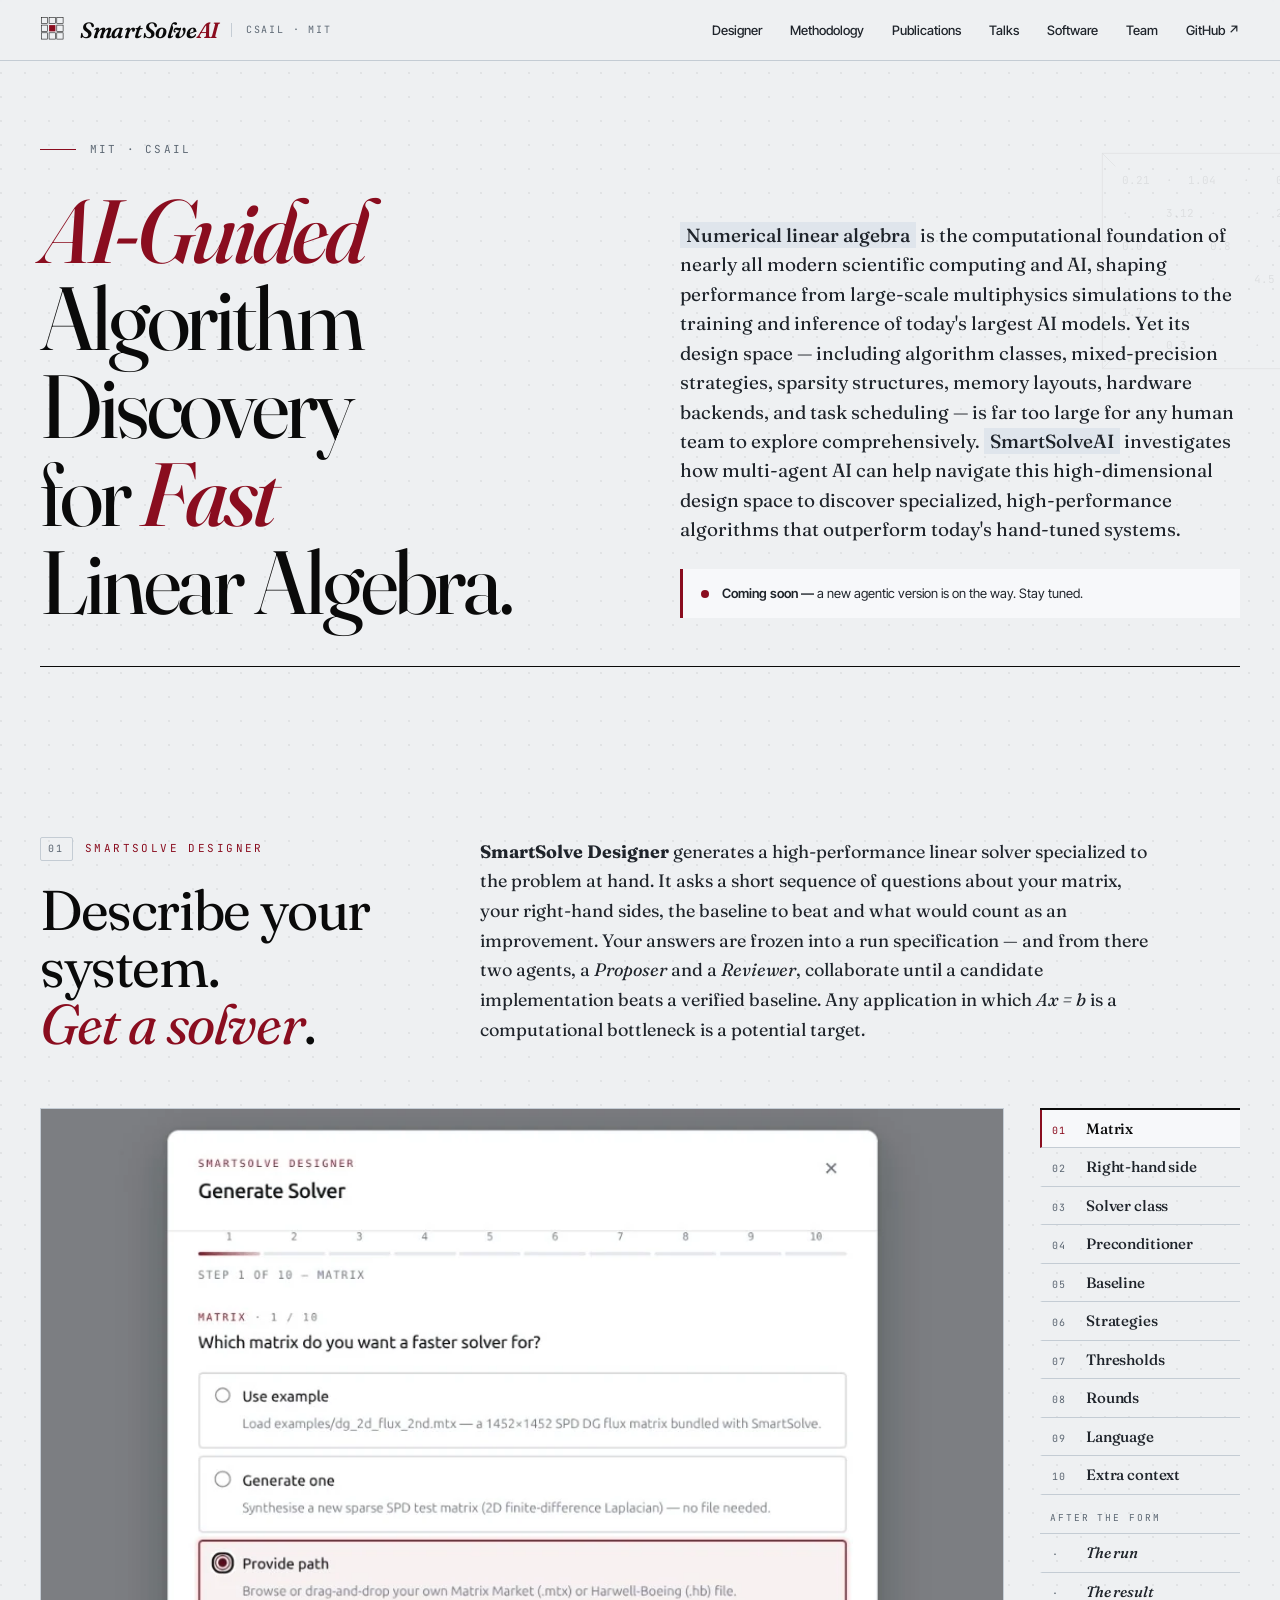
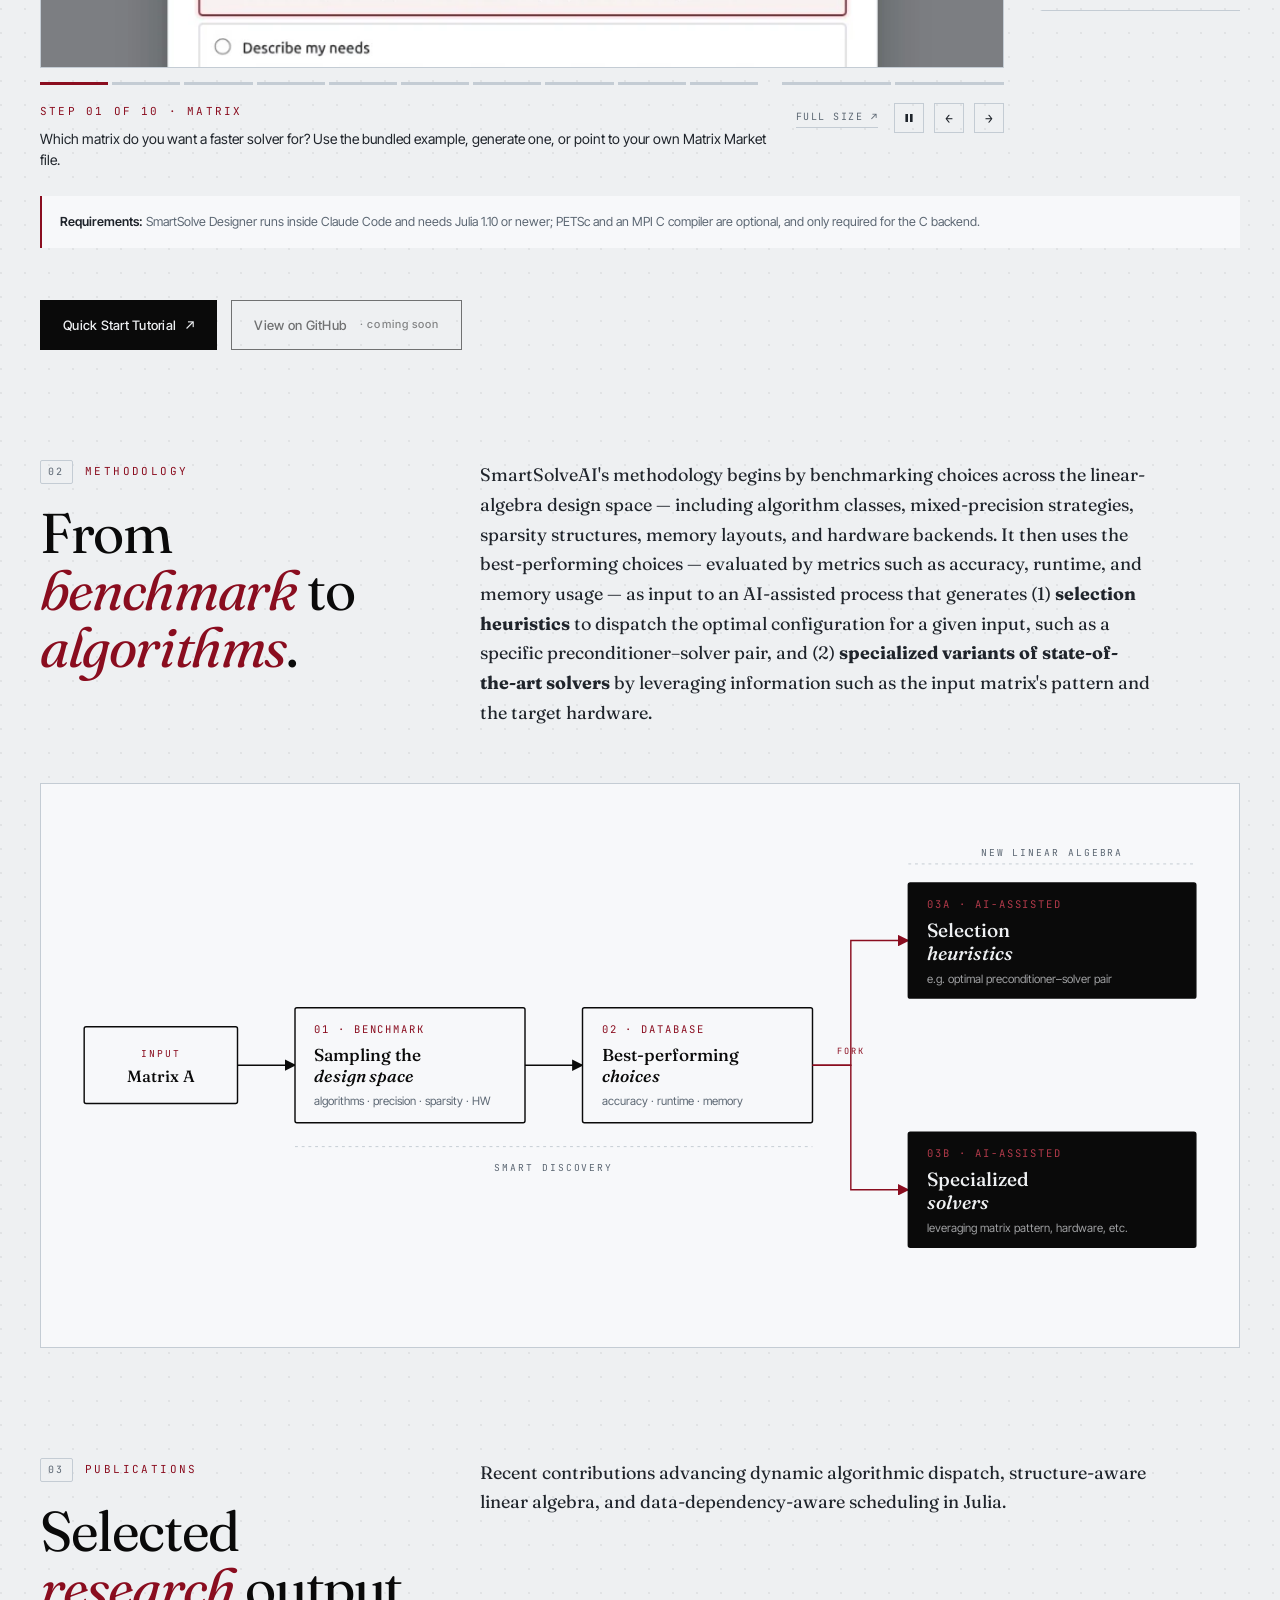
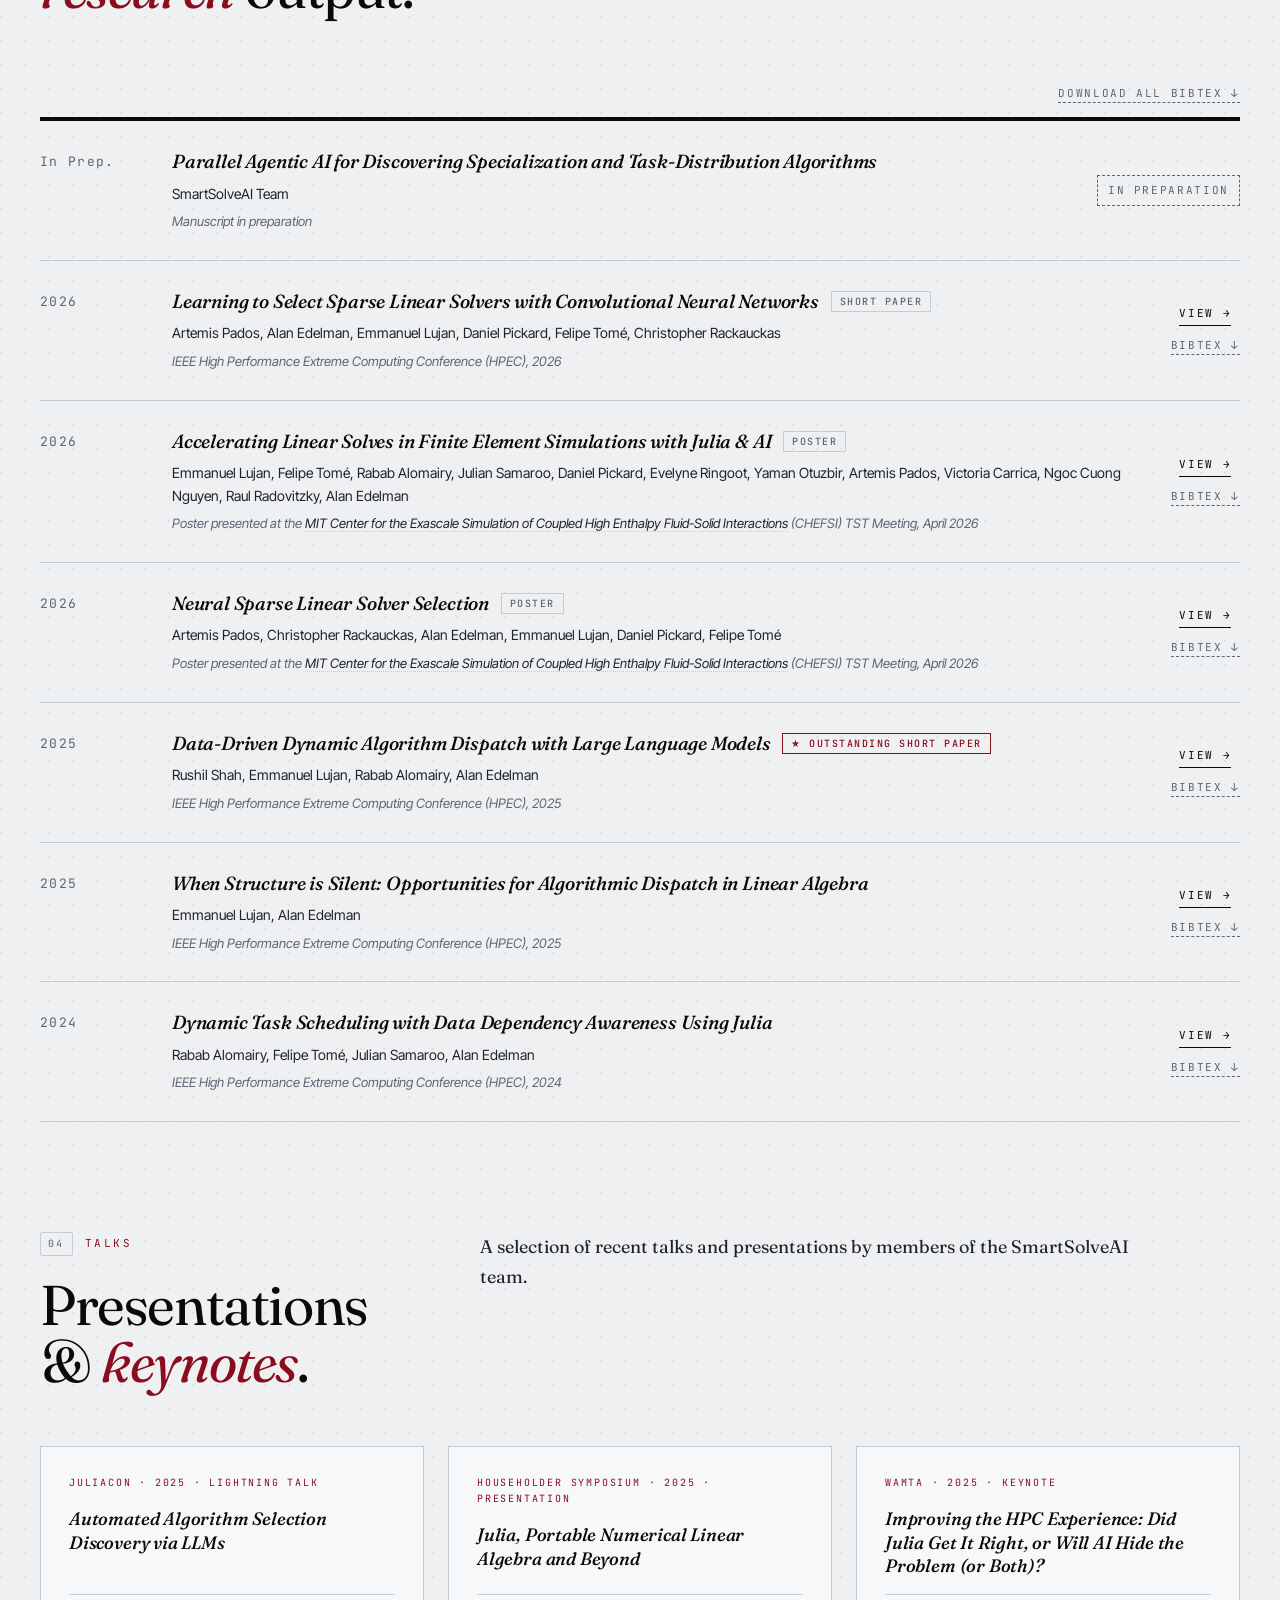
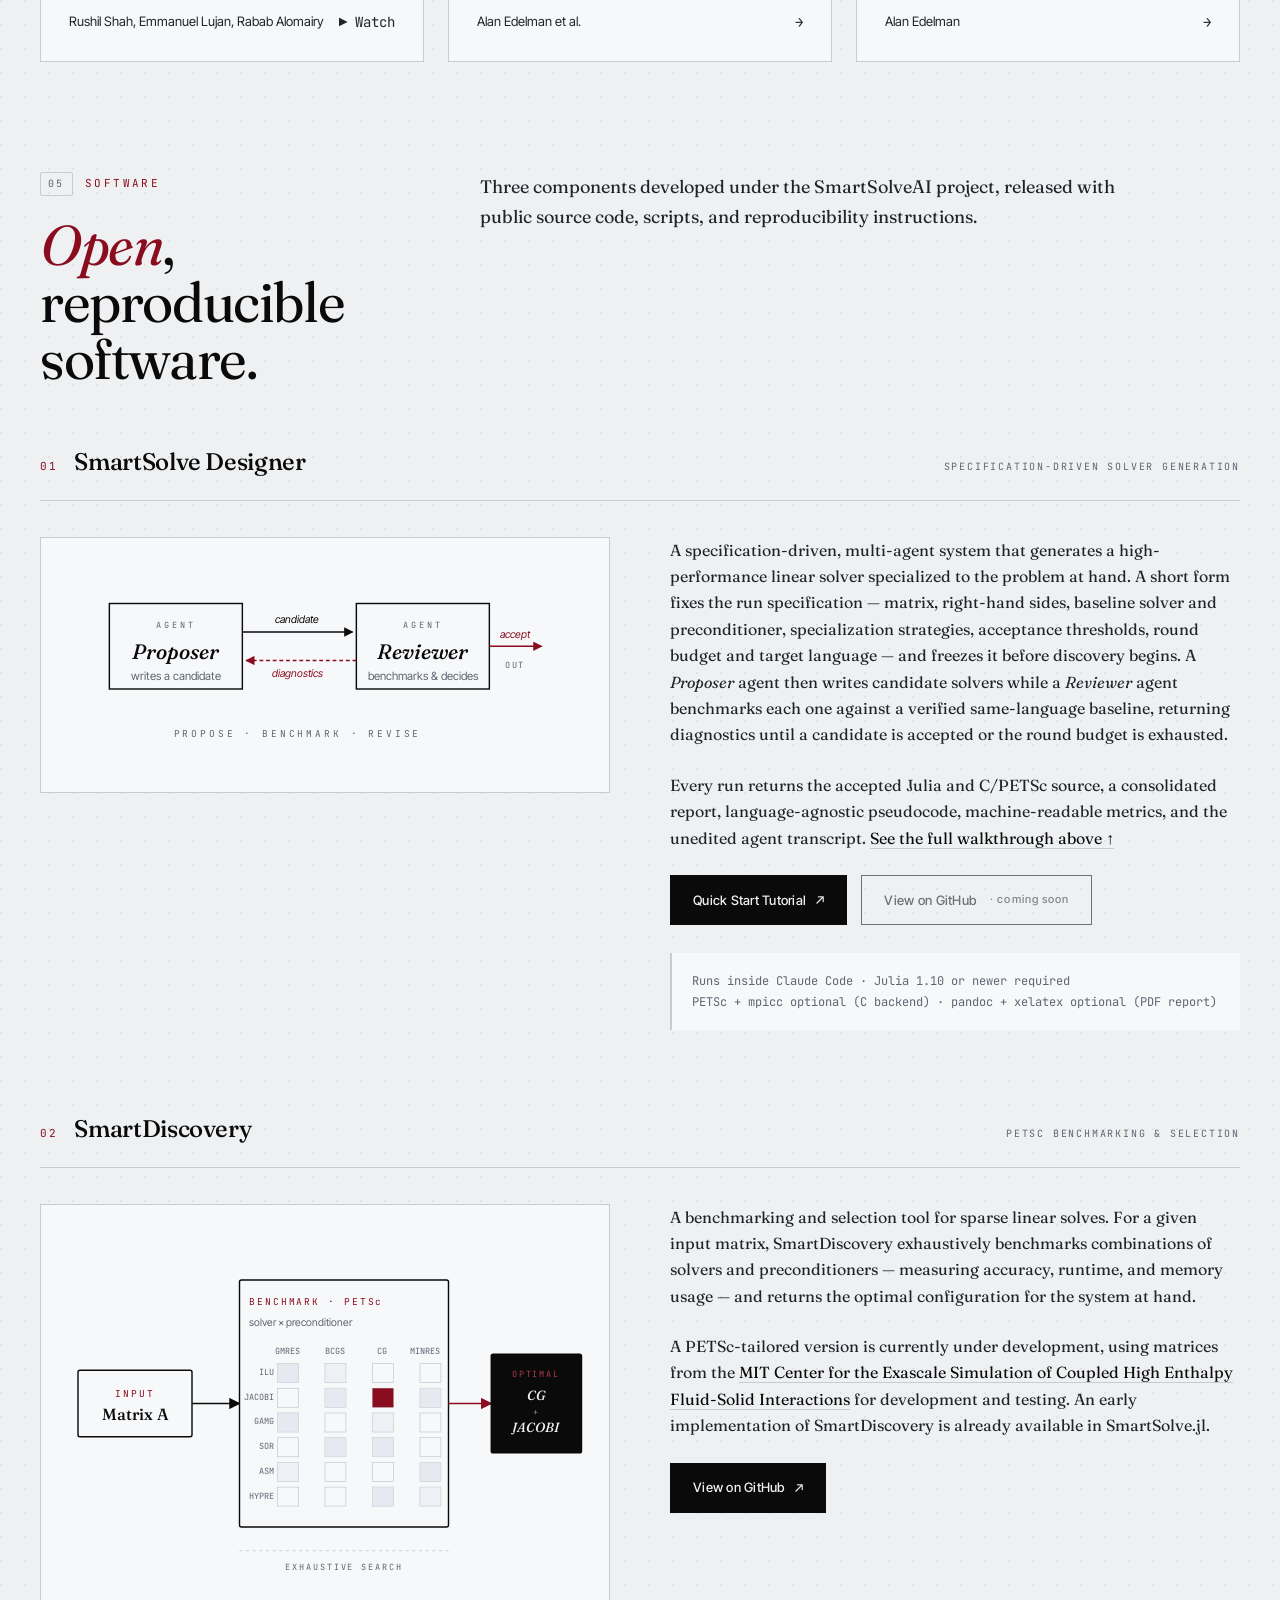
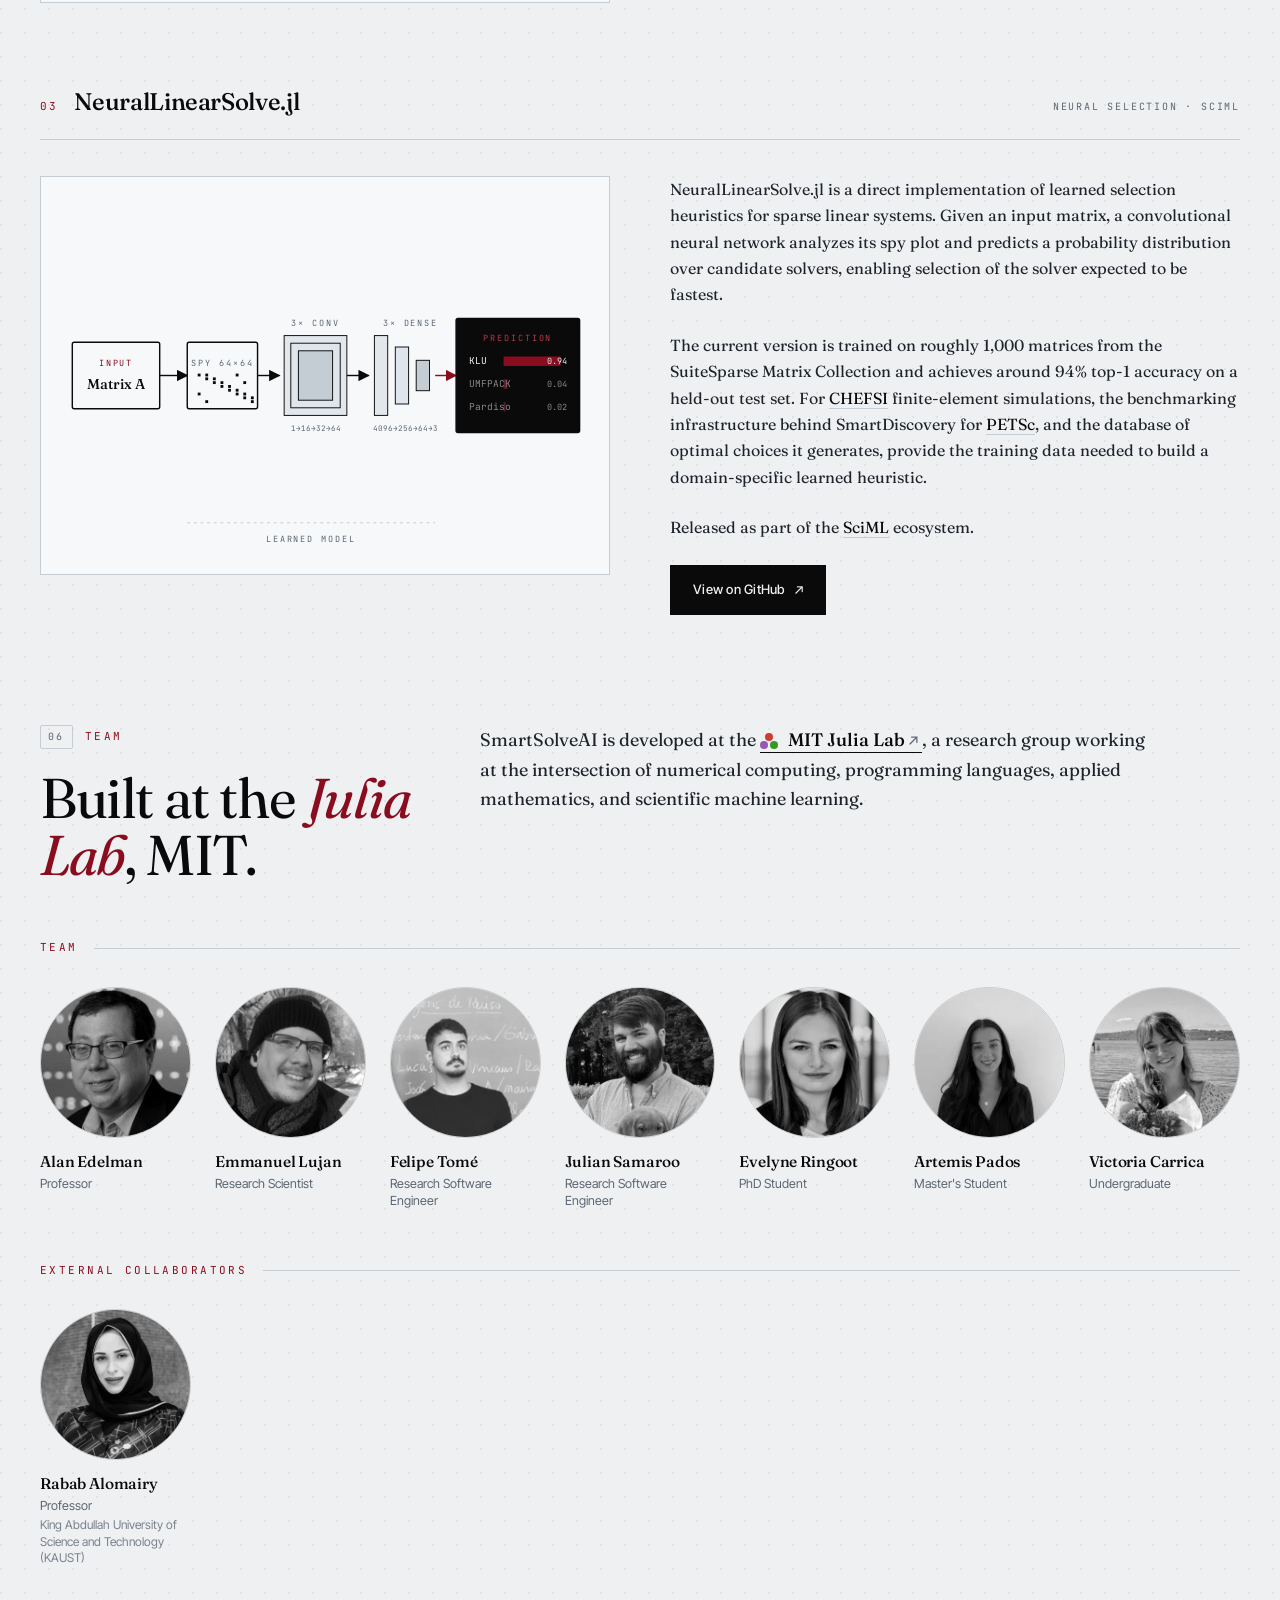
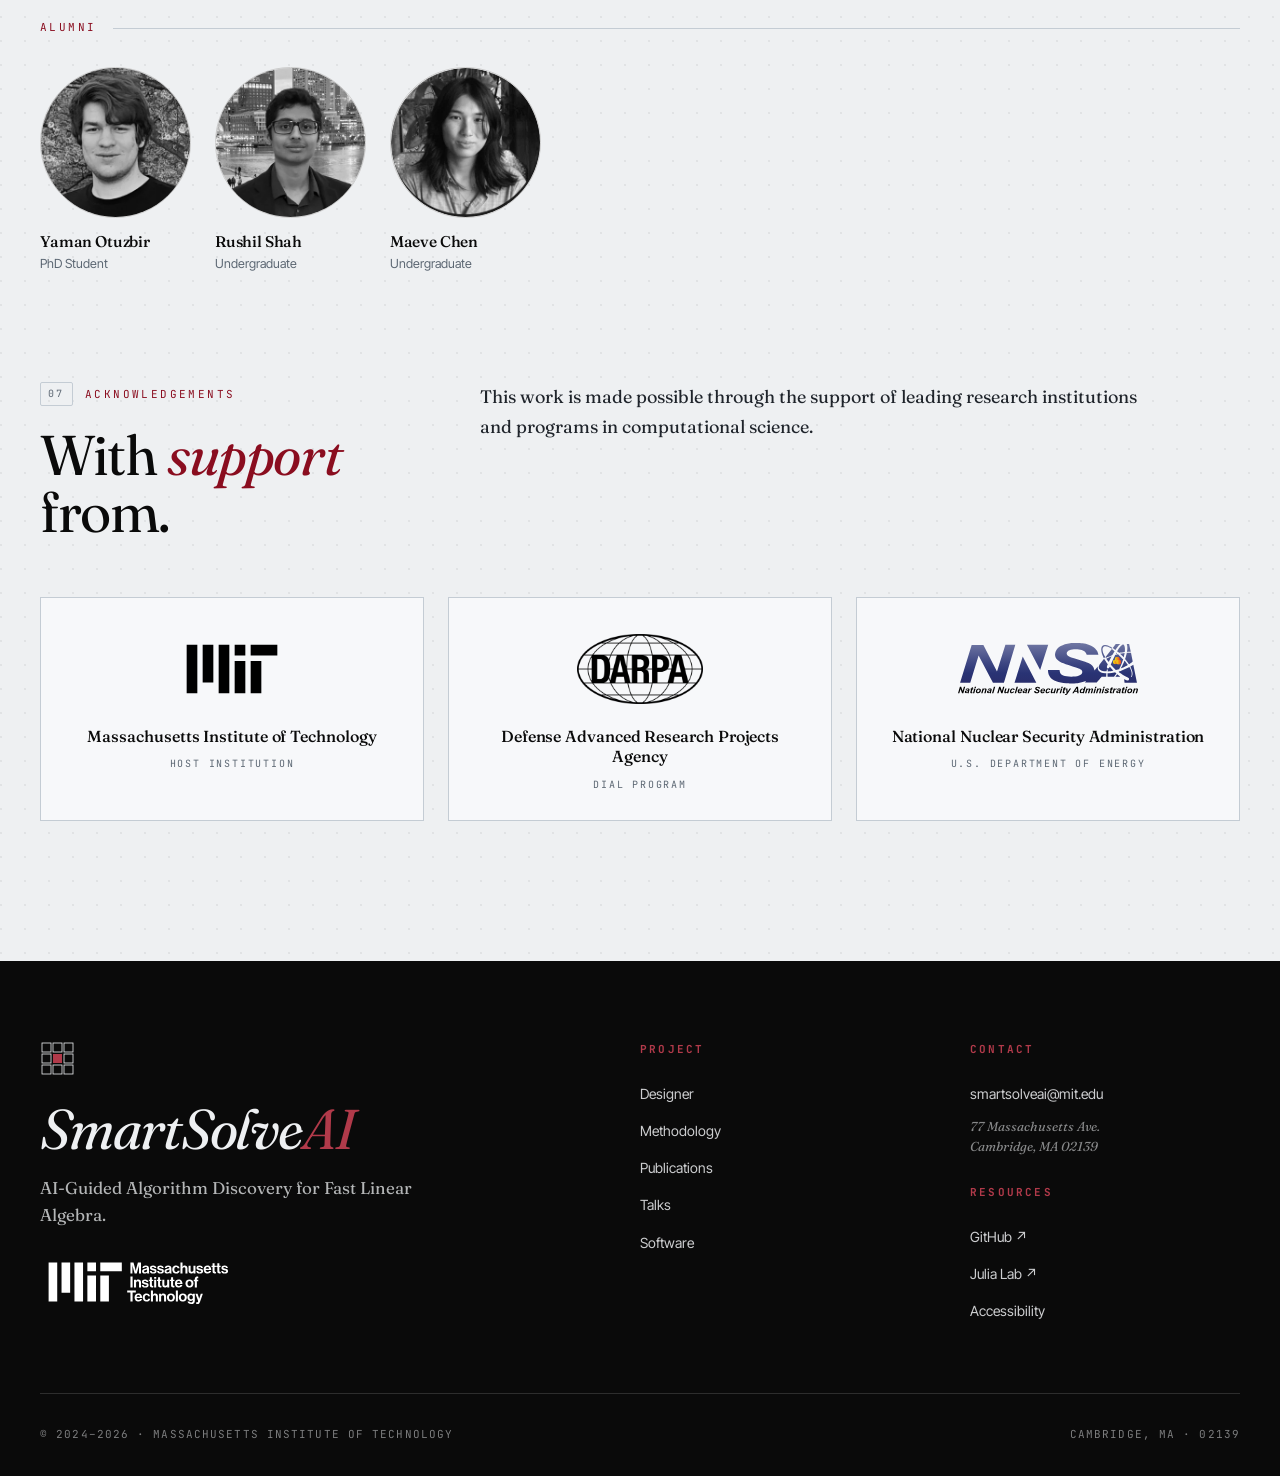
==== commit 25030c1f: "Add team roster, link-preview metadata, funder logos; fix dead talk link Four fixes from an audit of" ====
--- a/index.html
+++ b/index.html
@@ -13,6 +13,21 @@
 </script>
 <title>SmartSolveAI — AI-Guided Algorithm Discovery for Fast Linear Algebra | MIT</title>
 <meta name="description" content="The MIT SmartSolveAI project advances AI-guided algorithmic discovery and accelerates computations through improved strategies for algorithm and architecture selection in computational linear algebra." />
+<link rel="canonical" href="https://smartsolveai.mit.edu/" />
+<!-- Link previews (Slack, iMessage, LinkedIn, Discord, X, …). Plain meta tags — no account or service involved.
+     Card image regenerated from assets/social/og-card.src.html:
+     google-chrome --headless --window-size=1200,630 --screenshot=assets/social/og-card.png <url> -->
+<meta property="og:type" content="website" />
+<meta property="og:site_name" content="SmartSolveAI" />
+<meta property="og:url" content="https://smartsolveai.mit.edu/" />
+<meta property="og:title" content="SmartSolveAI — AI-Guided Algorithm Discovery for Fast Linear Algebra" />
+<meta property="og:description" content="An MIT project on AI-guided algorithmic discovery for computational linear algebra: multi-agent systems that generate specialized, high-performance solvers." />
+<meta property="og:image" content="https://smartsolveai.mit.edu/assets/social/og-card.png" />
+<meta property="og:image:type" content="image/png" />
+<meta property="og:image:width" content="1200" />
+<meta property="og:image:height" content="630" />
+<meta property="og:image:alt" content="SmartSolveAI — AI-Guided Algorithm Discovery for Fast Linear Algebra. MIT CSAIL." />
+<meta name="twitter:card" content="summary_large_image" />
 <link rel="icon" type="image/svg+xml" href="data:image/svg+xml;utf8,<svg xmlns='http://www.w3.org/2000/svg' viewBox='0 0 80 80'><g stroke='%230a0a0a' stroke-width='3' fill='none'><rect x='4' y='4' width='18' height='18'/><rect x='26' y='4' width='18' height='18'/><rect x='48' y='4' width='18' height='18'/><rect x='4' y='26' width='18' height='18'/><rect x='48' y='26' width='18' height='18'/><rect x='4' y='48' width='18' height='18'/><rect x='26' y='48' width='18' height='18'/><rect x='48' y='48' width='18' height='18'/></g><rect x='26' y='26' width='18' height='18' fill='%238a0d1f'/></svg>" />
 <link rel="preconnect" href="https://fonts.googleapis.com">
 <link rel="preconnect" href="https://fonts.gstatic.com" crossorigin>
@@ -1268,6 +1283,98 @@
   @media (prefers-reduced-motion: reduce) {
     .stage-tick.is-active::after { animation: none; transform: scaleX(1); }
     .stage img { transition: none; }
+  }
+
+
+  /* ------------- TEAM ROSTER ------------- */
+  .team-group { margin-top: 52px; }
+  .team-group:first-of-type { margin-top: 8px; }
+  .team-group-label {
+    font-family: var(--mono);
+    font-size: 11px;
+    letter-spacing: 0.22em;
+    text-transform: uppercase;
+    color: var(--accent);
+    display: flex;
+    align-items: center;
+    gap: 16px;
+    margin-bottom: 30px;
+  }
+  .team-group-label::after {
+    content: '';
+    flex: 1;
+    height: 1px;
+    background: var(--rule);
+  }
+  .team-grid {
+    display: grid;
+    grid-template-columns: repeat(auto-fill, minmax(140px, 1fr));
+    gap: 34px 24px;
+  }
+  .person {
+    display: block;
+    text-decoration: none;
+    color: inherit;
+  }
+  .person-photo {
+    width: 100%;
+    aspect-ratio: 1;
+    border-radius: 50%;
+    overflow: hidden;
+    background: var(--paper-bright);
+    border: 1px solid var(--rule);
+    display: grid;
+    place-items: center;
+    /* portraits come from a dozen different cameras and backdrops — desaturating
+       them holds the row together; colour returns on hover */
+    filter: grayscale(1) contrast(1.02);
+    transition: filter 0.45s ease, border-color 0.3s ease;
+  }
+  .person-photo img {
+    width: 100%;
+    height: 100%;
+    object-fit: cover;
+    display: block;
+  }
+  a.person:hover .person-photo {
+    filter: grayscale(0);
+    border-color: var(--accent);
+  }
+  .person-mono {
+    font-family: var(--serif);
+    font-size: 30px;
+    font-weight: 500;
+    letter-spacing: 0.02em;
+    color: var(--muted);
+  }
+  .person-name {
+    font-family: var(--serif);
+    font-size: 15.5px;
+    font-weight: 500;
+    line-height: 1.3;
+    letter-spacing: -0.01em;
+    margin-top: 14px;
+  }
+  a.person:hover .person-name { color: var(--accent); }
+  .person-role {
+    font-family: var(--sans);
+    font-size: 12.5px;
+    line-height: 1.4;
+    color: var(--muted);
+    margin-top: 3px;
+  }
+  .person-affil {
+    font-family: var(--sans);
+    font-size: 12px;
+    line-height: 1.4;
+    color: var(--muted);
+    opacity: 0.8;
+    margin-top: 2px;
+  }
+  @media (max-width: 960px) {
+    .team-grid { grid-template-columns: repeat(auto-fill, minmax(112px, 1fr)); gap: 26px 18px; }
+    .team-group { margin-top: 40px; }
+    .person-name { font-size: 14.5px; }
   }
 
   /* ------------- RESPONSIVE ------------- */
@@ -1710,7 +1817,7 @@
       <div class="pub-year">2024</div>
       <div class="pub-content">
         <h3 class="pub-title"><em>Dynamic Task Scheduling with Data Dependency Awareness Using Julia</em></h3>
-        <div class="pub-authors">Rabab Alomairy, Felipe Tome, Julian Samaroo, Alan Edelman</div>
+        <div class="pub-authors">Rabab Alomairy, Felipe Tom&eacute;, Julian Samaroo, Alan Edelman</div>
         <div class="pub-venue">IEEE High Performance Extreme Computing Conference (HPEC), 2024</div>
       </div>
       <div class="pub-actions-col">
@@ -1752,7 +1859,7 @@
       </div>
     </a>
 
-    <a href="https://wamta25.github.io/keynote" class="talk-card" target="_blank" rel="noopener">
+    <a href="https://web.archive.org/web/20260418031738/https://wamta25.github.io/keynote" class="talk-card" target="_blank" rel="noopener">
       <div class="talk-venue">WAMTA · 2025 · Keynote</div>
       <h3 class="talk-title">Improving the HPC Experience: Did Julia Get It Right, or Will AI Hide the Problem (or Both)?</h3>
       <div class="talk-meta">
@@ -2129,6 +2236,91 @@
       </a>,
       a research group working at the intersection of numerical computing, programming languages, applied mathematics, and scientific machine learning.
     </p>
+  </div>
+
+  <div class="team-group">
+    <div class="team-group-label">Team</div>
+    <div class="team-grid">
+      <a class="person" href="http://www-math.mit.edu/~edelman" target="_blank" rel="noopener">
+        <div class="person-photo"><img src="assets/team/alan-edelman.webp" loading="lazy" width="320" height="320"
+           alt="Alan Edelman"></div>
+        <div class="person-name">Alan Edelman</div>
+        <div class="person-role">Professor</div>
+      </a>
+      <a class="person" href="https://www.mit.edu/~eljn" target="_blank" rel="noopener">
+        <div class="person-photo"><img src="assets/team/emmanuel-lujan.webp" loading="lazy" width="320" height="320"
+           alt="Emmanuel Lujan"></div>
+        <div class="person-name">Emmanuel Lujan</div>
+        <div class="person-role">Research Scientist</div>
+      </a>
+      <a class="person" href="https://github.com/fda-tome" target="_blank" rel="noopener">
+        <div class="person-photo"><img src="assets/team/felipe-tome.webp" loading="lazy" width="320" height="320"
+           alt="Felipe Tomé"></div>
+        <div class="person-name">Felipe Tomé</div>
+        <div class="person-role">Research Software Engineer</div>
+      </a>
+      <a class="person" href="https://github.com/jpsamaroo" target="_blank" rel="noopener">
+        <div class="person-photo"><img src="assets/team/julian-samaroo.webp" loading="lazy" width="320" height="320"
+           alt="Julian Samaroo"></div>
+        <div class="person-name">Julian Samaroo</div>
+        <div class="person-role">Research Software Engineer</div>
+      </a>
+      <a class="person" href="https://evelyne-ringoot.github.io/" target="_blank" rel="noopener">
+        <div class="person-photo"><img src="assets/team/evelyne-ringoot.webp" loading="lazy" width="320" height="320"
+           alt="Evelyne Ringoot"></div>
+        <div class="person-name">Evelyne Ringoot</div>
+        <div class="person-role">PhD Student</div>
+      </a>
+      <a class="person" href="https://www.linkedin.com/in/artemis-pados/" target="_blank" rel="noopener">
+        <div class="person-photo"><img src="assets/team/artemis-pados.webp" loading="lazy" width="320" height="320"
+           alt="Artemis Pados"></div>
+        <div class="person-name">Artemis Pados</div>
+        <div class="person-role">Master's Student</div>
+      </a>
+      <a class="person" href="https://www.linkedin.com/in/victoria-carrica-4020121bb" target="_blank" rel="noopener">
+        <div class="person-photo"><img src="assets/team/victoria-carrica.webp" loading="lazy" width="320" height="320"
+           alt="Victoria Carrica"></div>
+        <div class="person-name">Victoria Carrica</div>
+        <div class="person-role">Undergraduate</div>
+      </a>
+    </div>
+  </div>
+
+  <div class="team-group">
+    <div class="team-group-label">External collaborators</div>
+    <div class="team-grid">
+      <a class="person" href="https://www.linkedin.com/in/rabab-alomairy-ph-d-138626150/" target="_blank" rel="noopener">
+        <div class="person-photo"><img src="assets/team/rabab-alomairy.webp" loading="lazy" width="320" height="320"
+           alt="Rabab Alomairy"></div>
+        <div class="person-name">Rabab Alomairy</div>
+        <div class="person-role">Professor</div>
+        <div class="person-affil">King Abdullah University of Science and Technology (KAUST)</div>
+      </a>
+    </div>
+  </div>
+
+  <div class="team-group">
+    <div class="team-group-label">Alumni</div>
+    <div class="team-grid">
+      <a class="person" href="https://www.linkedin.com/in/yaman-b-otuzbir/" target="_blank" rel="noopener">
+        <div class="person-photo"><img src="assets/team/yaman-otuzbir.webp" loading="lazy" width="320" height="320"
+           alt="Yaman Otuzbir"></div>
+        <div class="person-name">Yaman Otuzbir</div>
+        <div class="person-role">PhD Student</div>
+      </a>
+      <a class="person" href="https://www.linkedin.com/in/rushil-shah-5a8056262" target="_blank" rel="noopener">
+        <div class="person-photo"><img src="assets/team/rushil-shah.webp" loading="lazy" width="320" height="320"
+           alt="Rushil Shah"></div>
+        <div class="person-name">Rushil Shah</div>
+        <div class="person-role">Undergraduate</div>
+      </a>
+      <a class="person" href="https://www.linkedin.com/in/maevechen" target="_blank" rel="noopener">
+        <div class="person-photo"><img src="assets/team/maeve-chen.webp" loading="lazy" width="320" height="320"
+           alt="Maeve Chen"></div>
+        <div class="person-name">Maeve Chen</div>
+        <div class="person-role">Undergraduate</div>
+      </a>
+    </div>
   </div>
 </section>
 
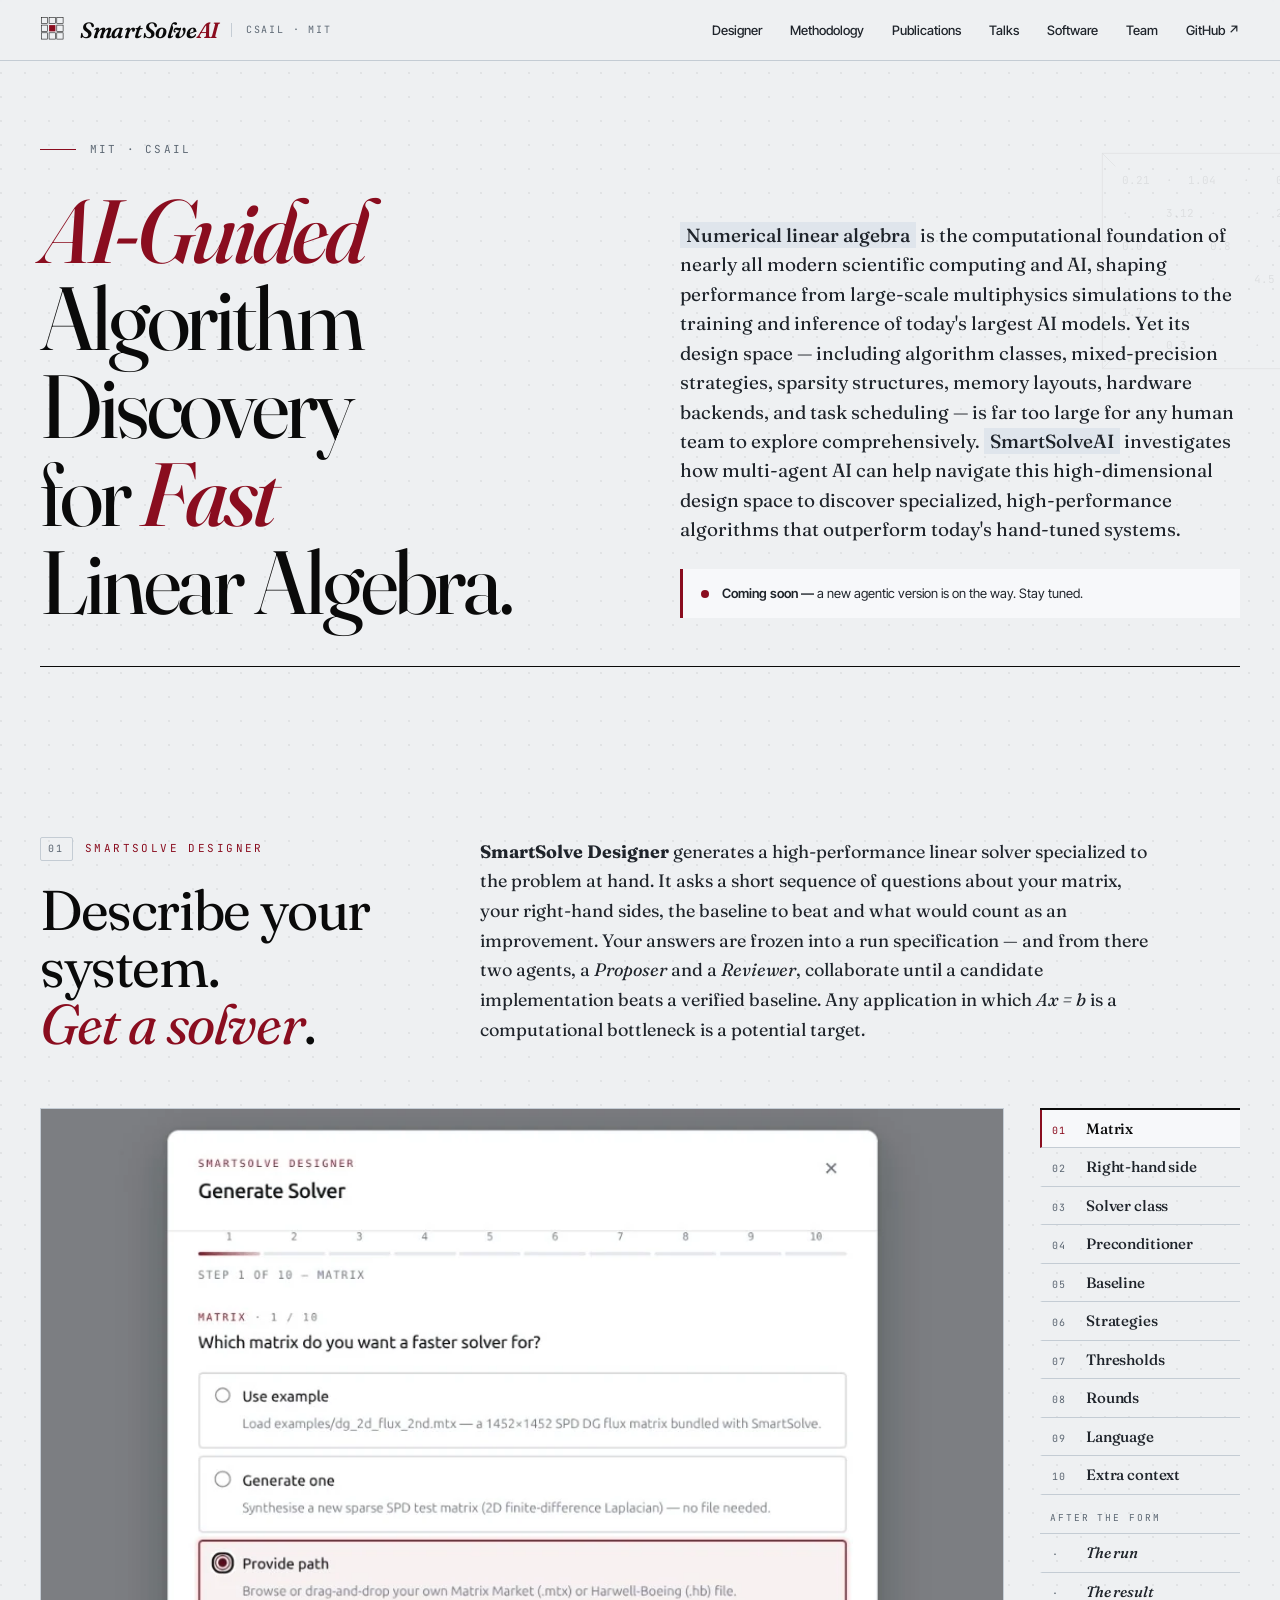
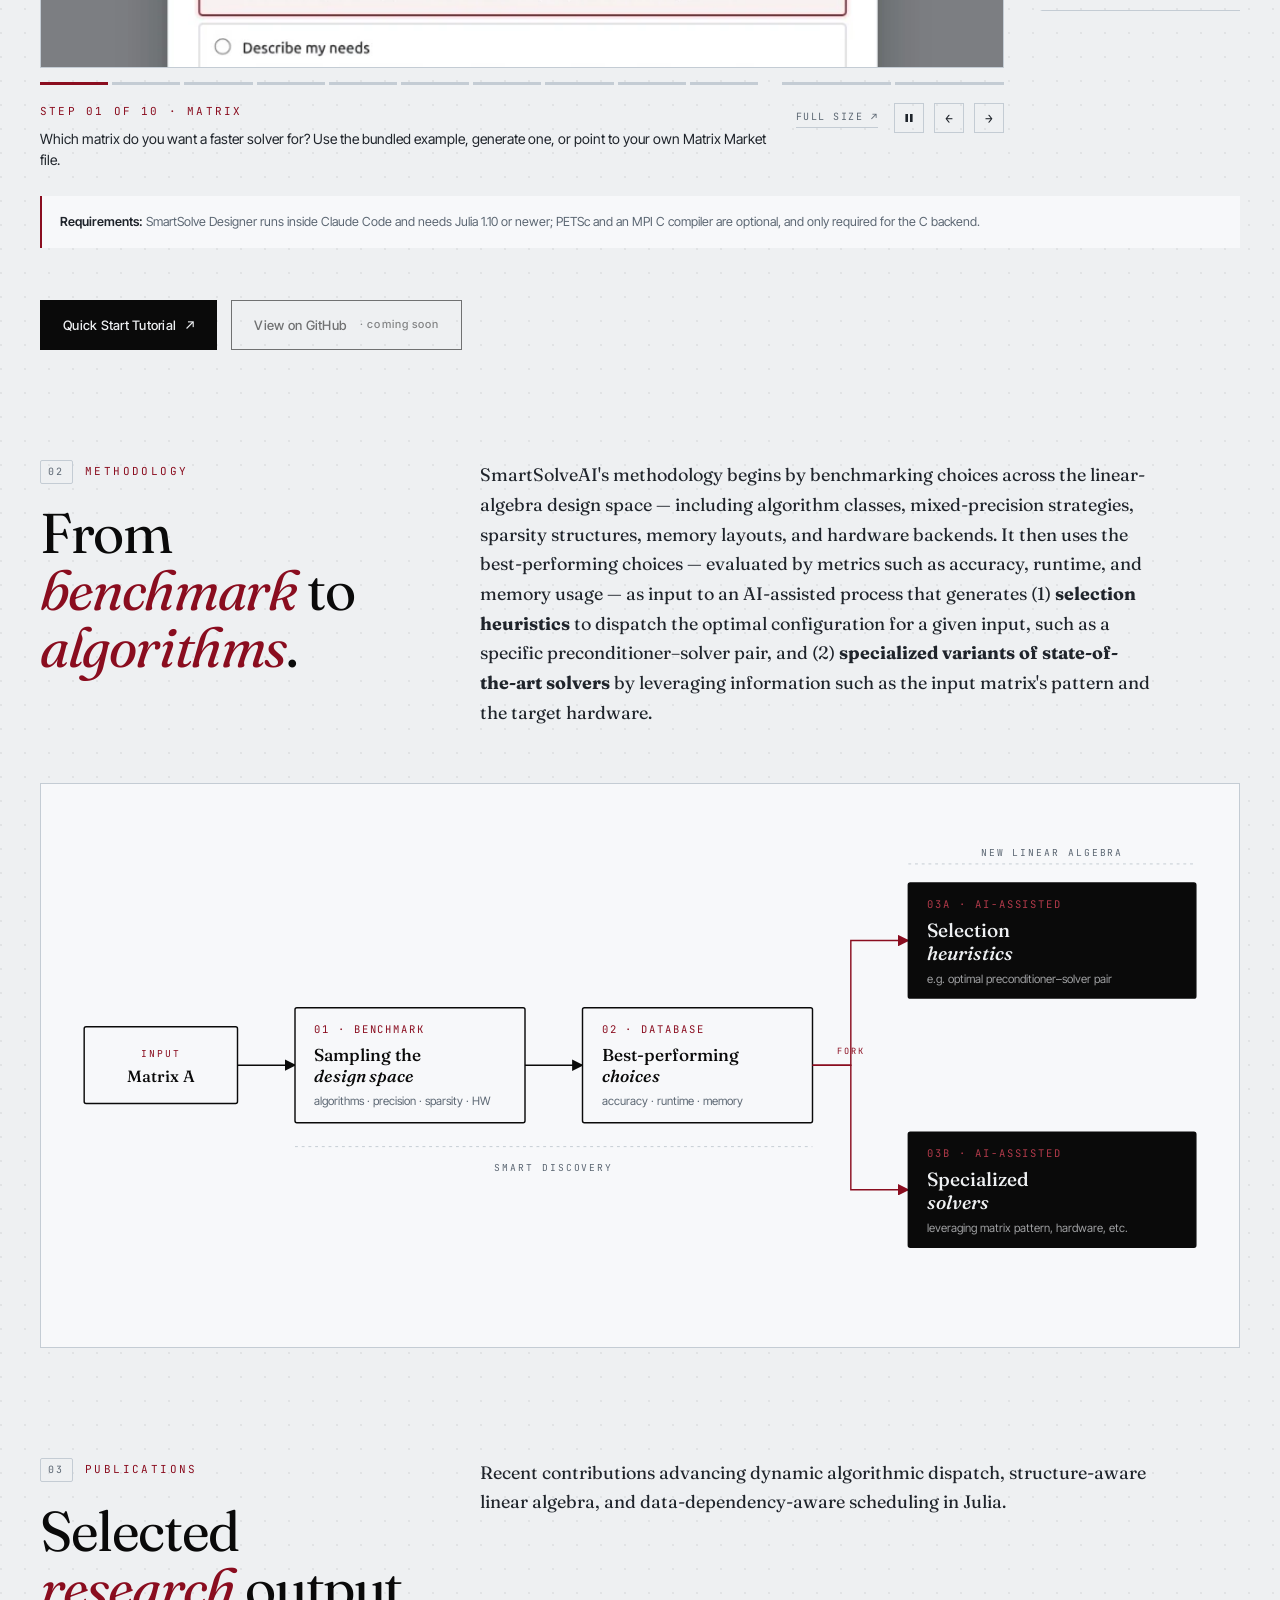
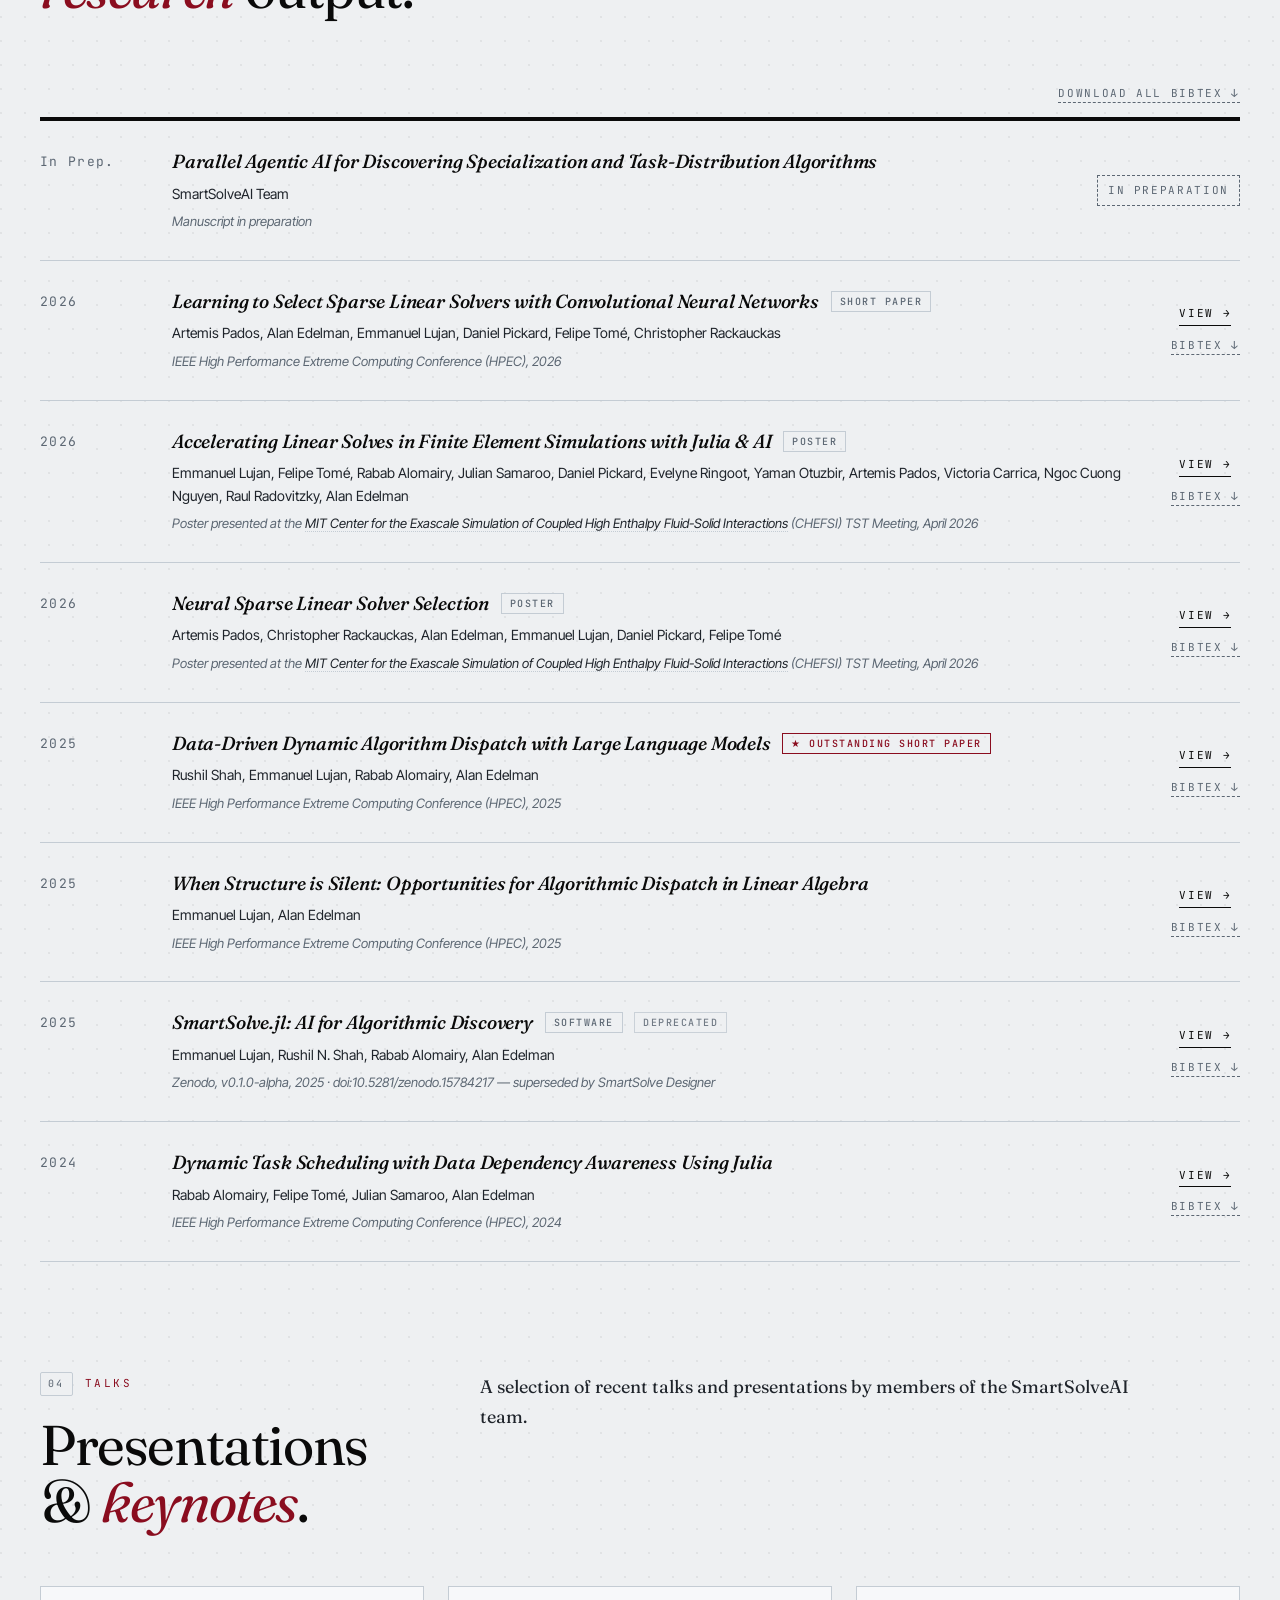
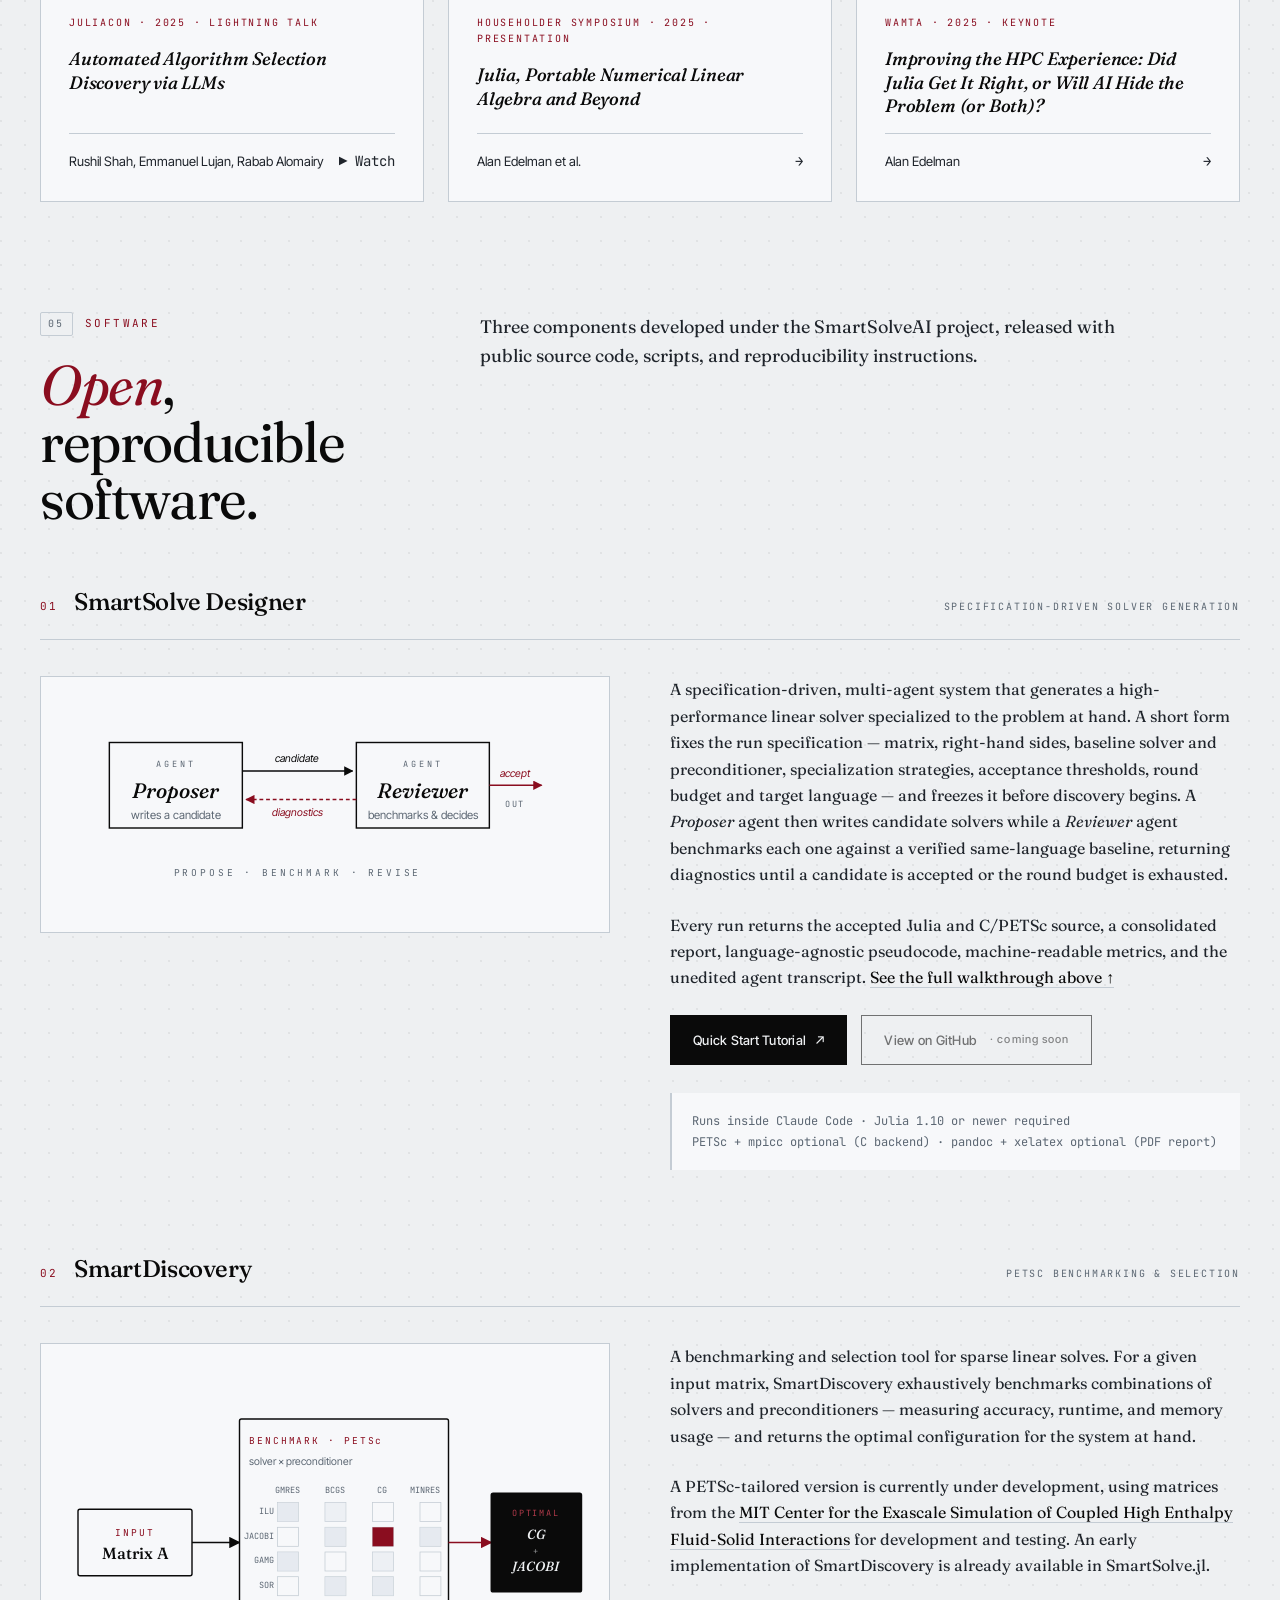
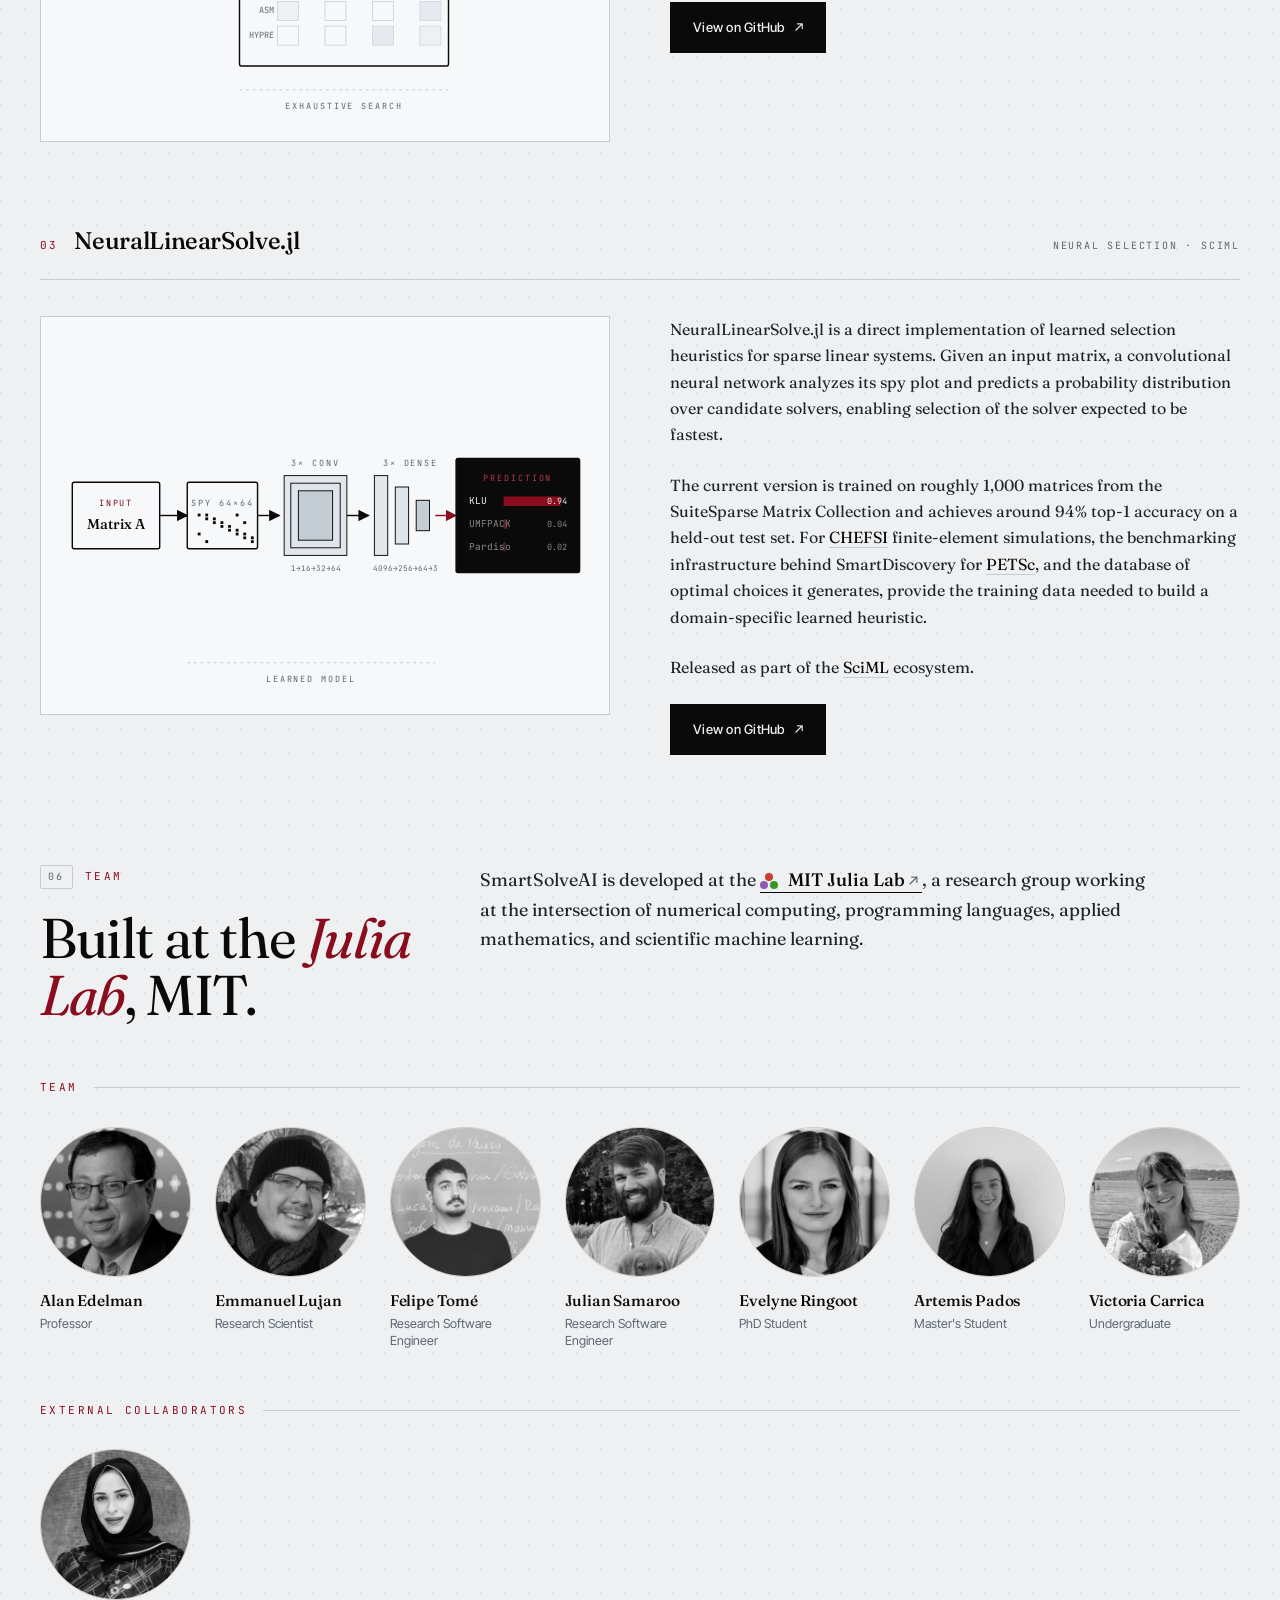
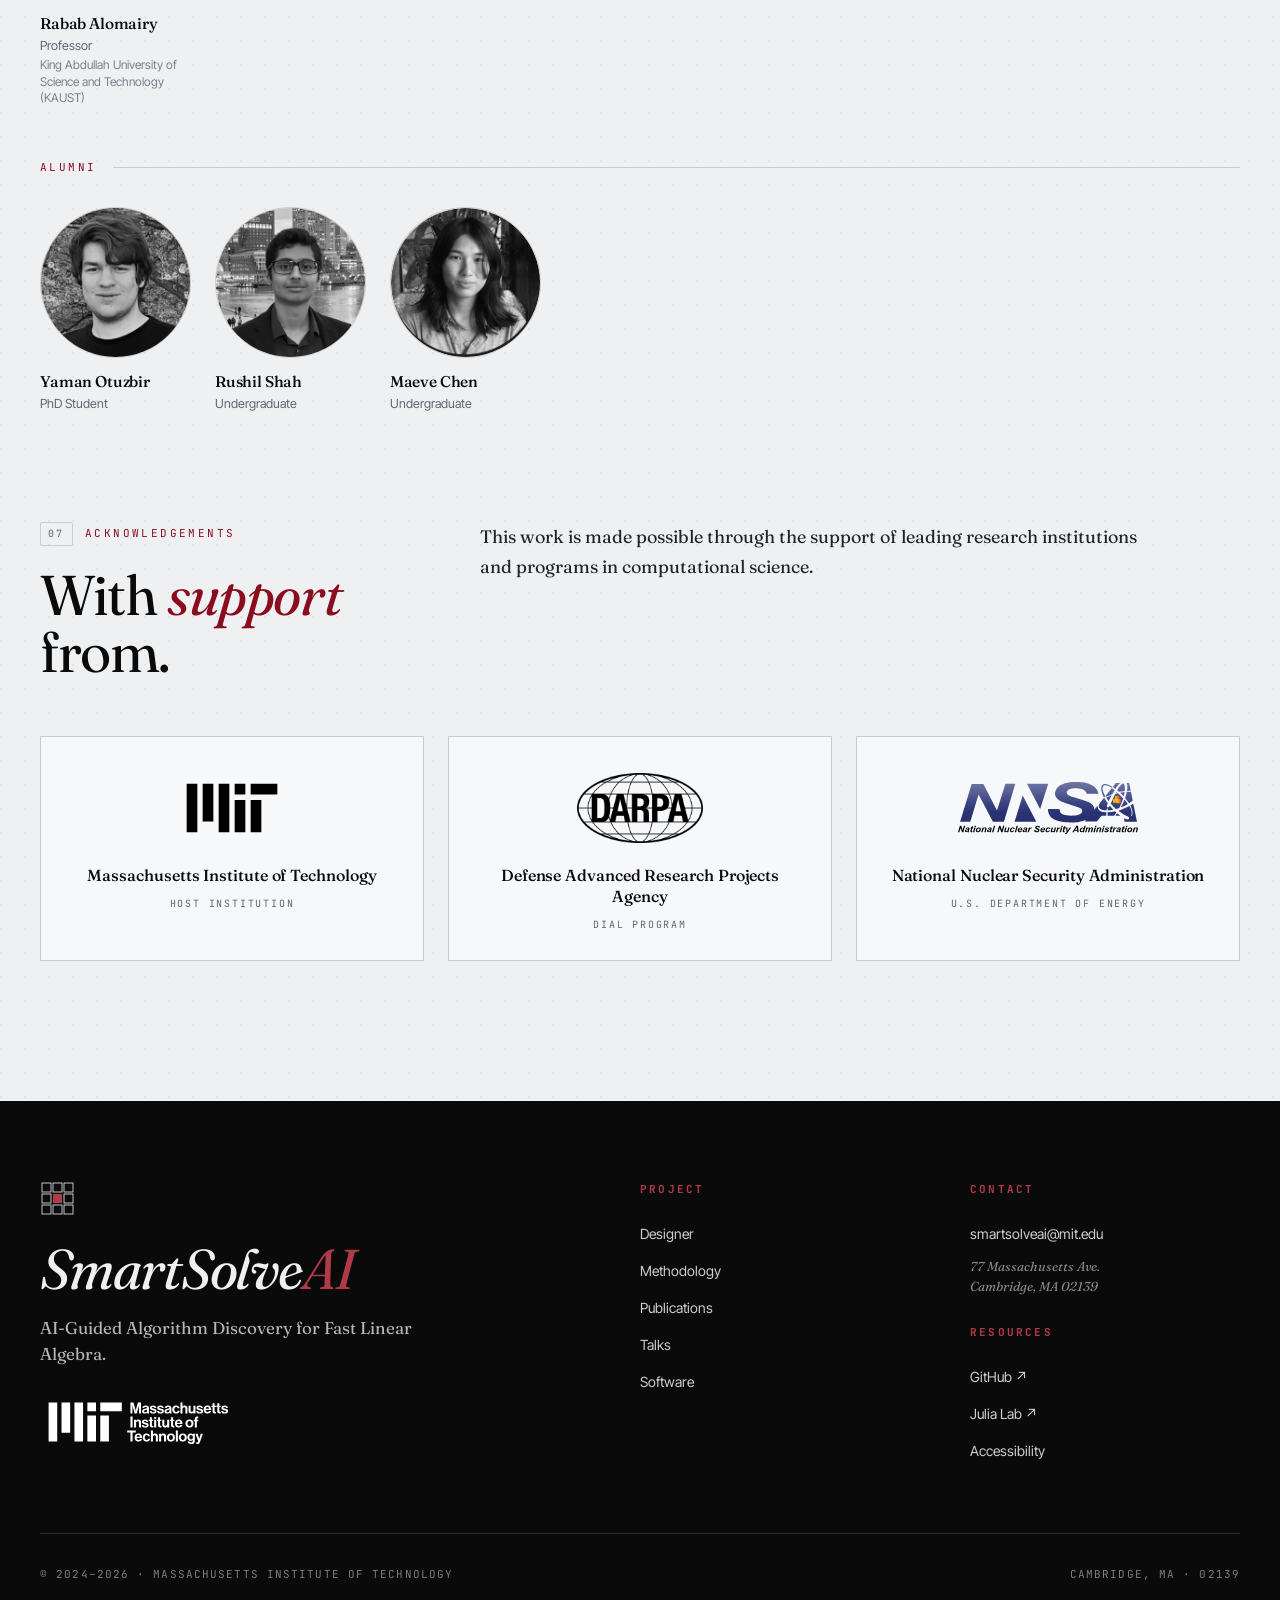
==== commit e3b26066: "Cite SmartSolve.jl as deprecated research output The package's Zenodo citation came off the page whe" ====
--- a/index.html
+++ b/index.html
@@ -398,6 +398,10 @@
     line-height: 1.4;
     transform: translateY(-2px);
   }
+  .kind-tag-deprecated {
+    border-style: dashed;
+    opacity: 0.85;
+  }
   .kind-tag {
     display: inline-block;
     font-family: var(--mono);
@@ -1810,6 +1814,19 @@
       <div class="pub-actions-col">
         <a href="https://ieeexplore.ieee.org/abstract/document/11196484/" class="pub-link" target="_blank" rel="noopener">View →</a>
         <button class="pub-bib" onclick="downloadBib('lujan2025structure')">BibTeX ↓</button>
+      </div>
+    </article>
+
+    <article class="pub">
+      <div class="pub-year">2025</div>
+      <div class="pub-content">
+        <h3 class="pub-title"><em>SmartSolve.jl: AI for Algorithmic Discovery</em> <span class="kind-tag">Software</span> <span class="kind-tag kind-tag-deprecated">Deprecated</span></h3>
+        <div class="pub-authors">Emmanuel Lujan, Rushil N. Shah, Rabab Alomairy, Alan Edelman</div>
+        <div class="pub-venue">Zenodo, v0.1.0-alpha, 2025 &middot; doi:10.5281/zenodo.15784217 &mdash; superseded by SmartSolve Designer</div>
+      </div>
+      <div class="pub-actions-col">
+        <a href="https://doi.org/10.5281/zenodo.15784217" class="pub-link" target="_blank" rel="noopener">View &rarr;</a>
+        <button class="pub-bib" onclick="downloadBib('lujan2025smartsolve')">BibTeX &darr;</button>
       </div>
     </article>
 
@@ -2475,6 +2492,16 @@
   booktitle = {IEEE High Performance Extreme Computing Conference (HPEC)},
   year      = {2025}
 }`,
+    lujan2025smartsolve: `@software{lujan2025smartsolve,
+  title     = {SmartSolve.jl: AI for Algorithmic Discovery},
+  author    = {Lujan, Emmanuel and Shah, Rushil N. and Alomairy, Rabab and Edelman, Alan},
+  year      = {2025},
+  version   = {v0.1.0-alpha},
+  publisher = {Zenodo},
+  doi       = {10.5281/zenodo.15784217},
+  url       = {https://doi.org/10.5281/zenodo.15784217},
+  note      = {Deprecated; superseded by SmartSolve Designer. Concept DOI: 10.5281/zenodo.15784216}
+}`,
     alomairy2024dynamic: `@inproceedings{alomairy2024dynamic,
   title     = {Dynamic Task Scheduling with Data Dependency Awareness Using Julia},
   author    = {Alomairy, Rabab and Tome, Felipe and Samaroo, Julian and Edelman, Alan},
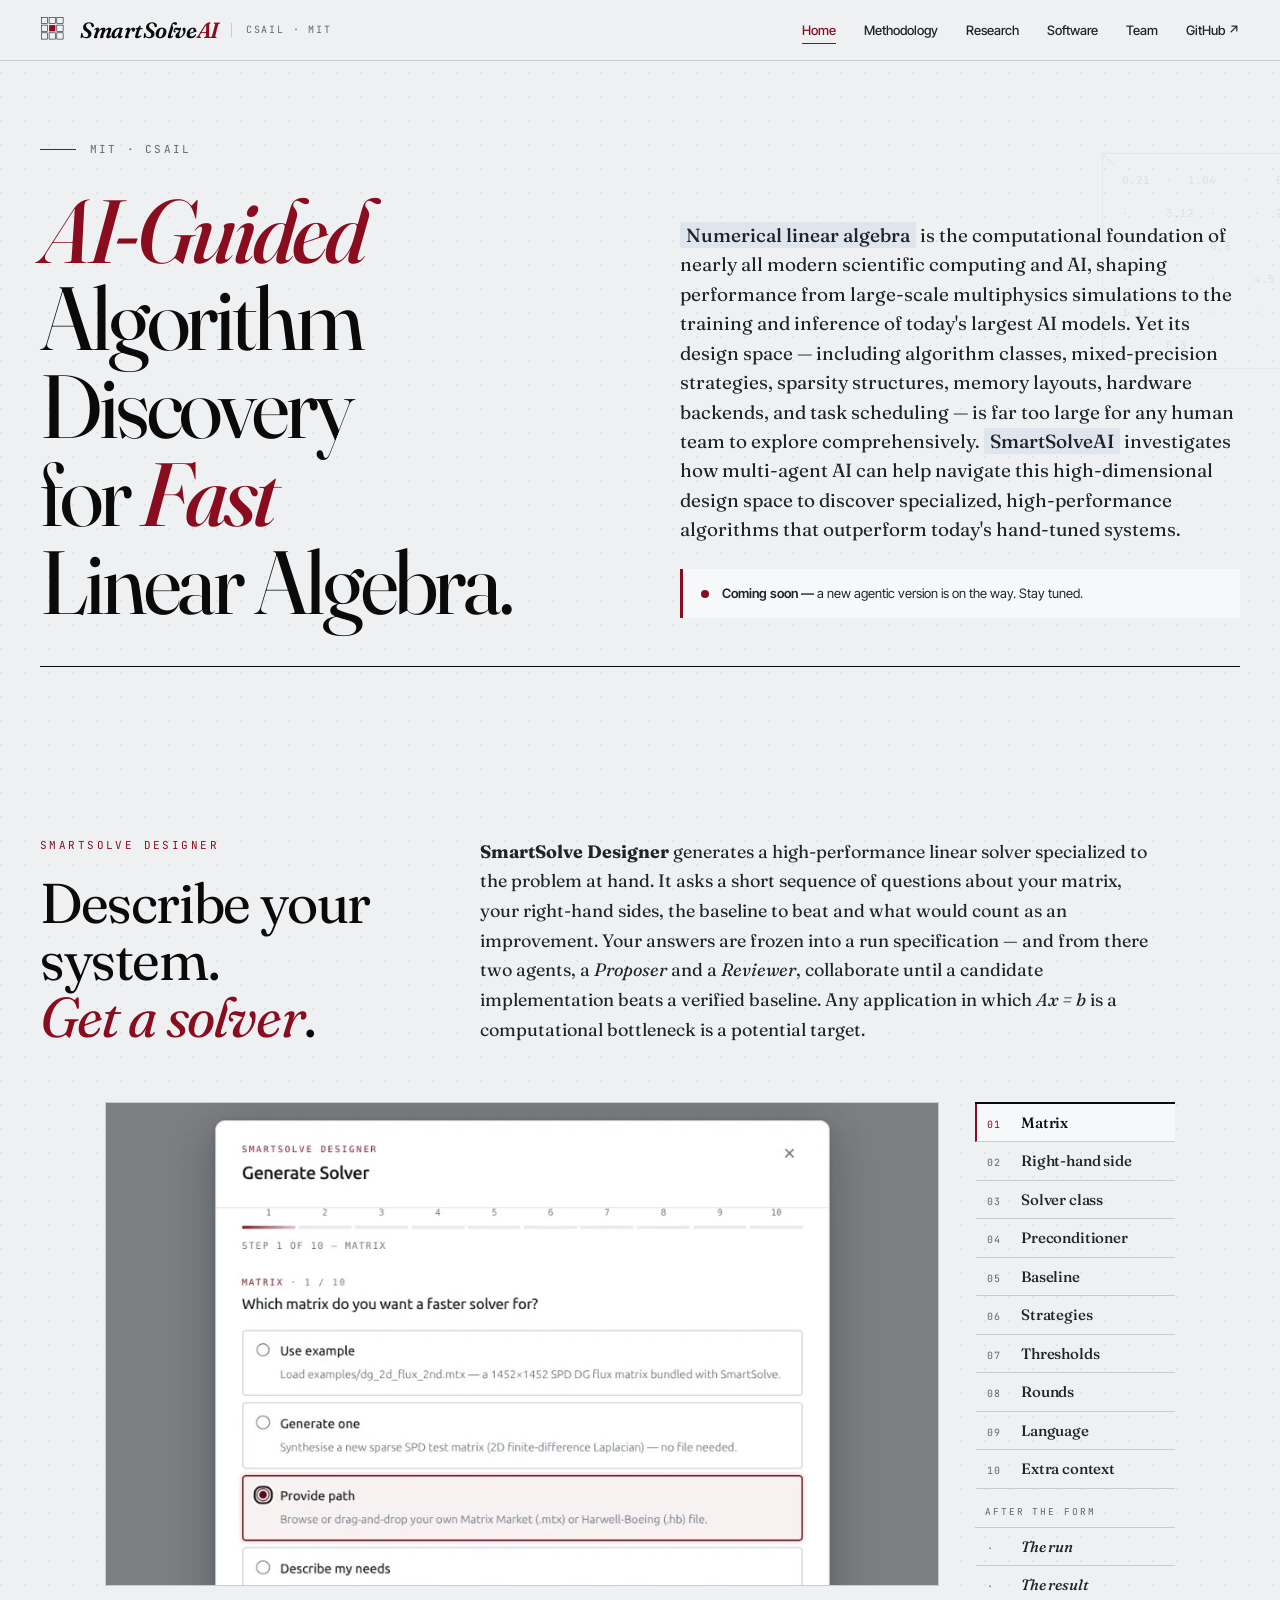
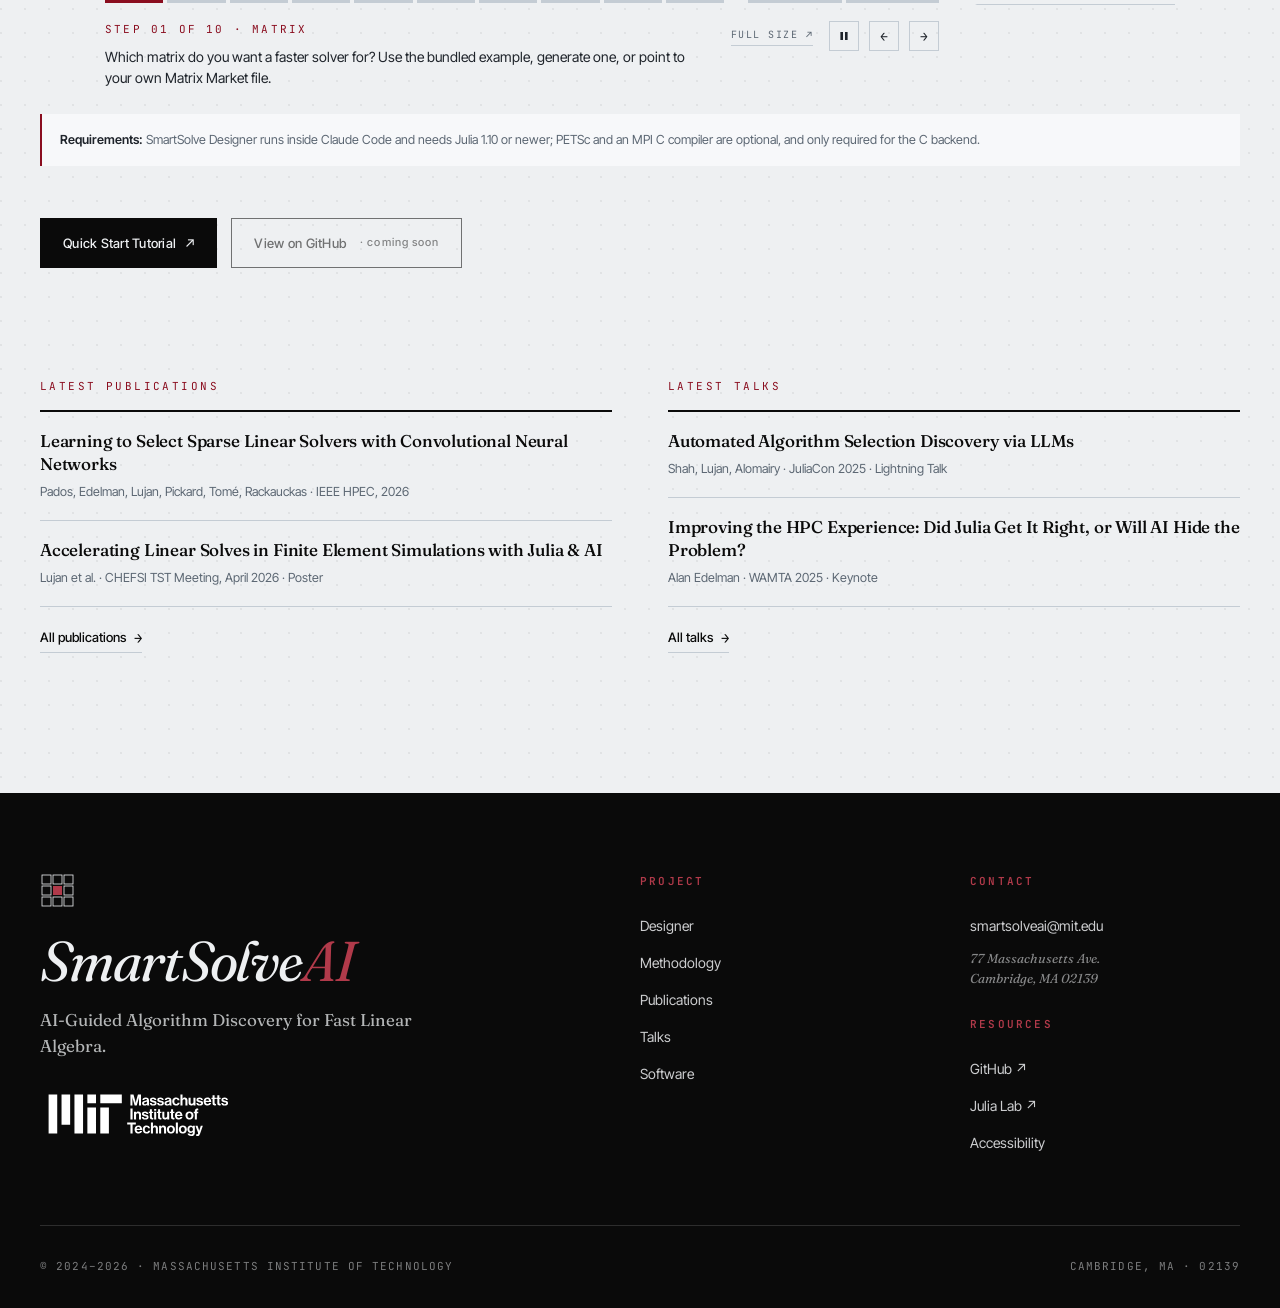
==== commit df869f22: "Split the single page into five, with shared CSS and JS The site had grown to 8622px in one document" ====
--- a/index.html
+++ b/index.html
@@ -12,10 +12,10 @@
   gtag('config', 'G-X3NBB3QCY7');
 </script>
 <title>SmartSolveAI — AI-Guided Algorithm Discovery for Fast Linear Algebra | MIT</title>
-<meta name="description" content="The MIT SmartSolveAI project advances AI-guided algorithmic discovery and accelerates computations through improved strategies for algorithm and architecture selection in computational linear algebra." />
+<meta name="description" content="An MIT project on AI-guided algorithmic discovery for computational linear algebra: multi-agent systems that generate specialized, high-performance solvers." />
 <link rel="canonical" href="https://smartsolveai.mit.edu/" />
-<!-- Link previews (Slack, iMessage, LinkedIn, Discord, X, …). Plain meta tags — no account or service involved.
-     Card image regenerated from assets/social/og-card.src.html:
+<!-- Link previews. Plain meta tags — no account or service involved.
+     Card regenerated from assets/social/og-card.src.html:
      google-chrome --headless --window-size=1200,630 --screenshot=assets/social/og-card.png <url> -->
 <meta property="og:type" content="website" />
 <meta property="og:site_name" content="SmartSolveAI" />
@@ -32,1415 +32,16 @@
 <link rel="preconnect" href="https://fonts.googleapis.com">
 <link rel="preconnect" href="https://fonts.gstatic.com" crossorigin>
 <link href="https://fonts.googleapis.com/css2?family=Fraunces:opsz,wght@9..144,300;9..144,400;9..144,500;9..144,600;9..144,700&family=Inter+Tight:wght@300;400;500;600;700&family=JetBrains+Mono:wght@300;400;500&display=swap" rel="stylesheet">
-<style>
-  :root {
-    --ink: #0a0a0a;
-    --ink-soft: #1f242b;
-    --paper: #eef0f2;
-    --paper-warm: #e3e7ec;
-    --paper-bright: #f7f8fa;
-    --accent: #8a0d1f;
-    --accent-soft: #b13a4a;
-    --rule: #c4ccd4;
-    --muted: #5c6773;
-    --highlight: #dfe5ec;
-    --serif: 'Fraunces', 'Times New Roman', serif;
-    --sans: 'Inter Tight', system-ui, sans-serif;
-    --mono: 'JetBrains Mono', 'Courier New', monospace;
-  }
-
-  * { margin: 0; padding: 0; box-sizing: border-box; }
-
-  html { scroll-behavior: smooth; }
-
-  body {
-    background: var(--paper);
-    color: var(--ink);
-    font-family: var(--serif);
-    font-weight: 400;
-    line-height: 1.6;
-    font-size: 17px;
-    -webkit-font-smoothing: antialiased;
-    overflow-x: hidden;
-    background-image:
-      radial-gradient(circle at 1px 1px, rgba(10,10,10,0.06) 1px, transparent 0);
-    background-size: 24px 24px;
-  }
-
-  /* ------------- NAVIGATION ------------- */
-  .topbar {
-    position: sticky;
-    top: 0;
-    z-index: 100;
-    background: rgba(238, 240, 242, 0.92);
-    backdrop-filter: blur(12px);
-    -webkit-backdrop-filter: blur(12px);
-    border-bottom: 1px solid var(--rule);
-  }
-  .topbar-inner {
-    max-width: 1280px;
-    margin: 0 auto;
-    padding: 16px 40px;
-    display: flex;
-    align-items: center;
-    justify-content: space-between;
-    gap: 32px;
-  }
-  .brand {
-    display: flex;
-    align-items: center;
-    gap: 12px;
-    text-decoration: none;
-    color: var(--ink);
-  }
-  .brand-svg {
-    width: 28px;
-    height: 28px;
-    flex-shrink: 0;
-    transition: transform 0.4s cubic-bezier(0.2, 0.8, 0.2, 1);
-  }
-  .brand:hover .brand-svg {
-    transform: rotate(-90deg);
-  }
-  .brand-mark {
-    font-family: var(--serif);
-    font-weight: 600;
-    font-size: 22px;
-    letter-spacing: -0.02em;
-    font-style: italic;
-    line-height: 1;
-  }
-  .brand-mark-ai {
-    color: var(--accent);
-  }
-  .brand-tag {
-    font-family: var(--mono);
-    font-size: 10px;
-    text-transform: uppercase;
-    letter-spacing: 0.18em;
-    color: var(--muted);
-    border-left: 1px solid var(--rule);
-    padding-left: 14px;
-    line-height: 1.4;
-    align-self: center;
-  }
-  .topnav {
-    display: flex;
-    gap: 28px;
-    font-family: var(--sans);
-    font-size: 13px;
-    font-weight: 500;
-  }
-  .topnav a {
-    color: var(--ink-soft);
-    text-decoration: none;
-    position: relative;
-    transition: color 0.2s;
-  }
-  .topnav a:hover { color: var(--accent); }
-  .topnav a::after {
-    content: '';
-    position: absolute;
-    bottom: -4px; left: 0;
-    width: 0; height: 1px;
-    background: var(--accent);
-    transition: width 0.25s;
-  }
-  .topnav a:hover::after { width: 100%; }
-
-  /* ------------- HERO ------------- */
-  .hero {
-    max-width: 1280px;
-    margin: 0 auto;
-    padding: 80px 40px 60px;
-    position: relative;
-  }
-  .hero-grid {
-    display: grid;
-    grid-template-columns: 1fr 1fr;
-    gap: 80px;
-    align-items: end;
-  }
-  .hero-meta {
-    font-family: var(--mono);
-    font-size: 11px;
-    letter-spacing: 0.2em;
-    text-transform: uppercase;
-    color: var(--muted);
-    display: flex;
-    align-items: center;
-    gap: 14px;
-    margin-bottom: 28px;
-  }
-  .hero-meta::before {
-    content: '';
-    width: 36px; height: 1px;
-    background: var(--accent);
-  }
-  .hero-title {
-    font-family: var(--serif);
-    font-weight: 400;
-    font-size: clamp(48px, 7vw, 92px);
-    line-height: 0.98;
-    letter-spacing: -0.035em;
-    color: var(--ink);
-    font-variation-settings: "opsz" 144;
-  }
-  .hero-title em {
-    font-style: italic;
-    color: var(--accent);
-    font-weight: 500;
-  }
-  .hero-rule {
-    height: 1px;
-    background: var(--ink);
-    margin: 40px 0 0;
-    width: 100%;
-  }
-  .hero-side {
-    padding-bottom: 8px;
-  }
-  .hero-lede {
-    font-family: var(--serif);
-    font-size: 19px;
-    line-height: 1.55;
-    color: var(--ink-soft);
-    font-weight: 400;
-  }
-  .hero-lede strong {
-    background: var(--highlight);
-    padding: 1px 6px;
-    font-weight: 500;
-    box-decoration-break: clone;
-    -webkit-box-decoration-break: clone;
-  }
-  .hero-banner-note {
-    margin-top: 24px;
-    padding: 14px 18px;
-    background: var(--paper-bright);
-    border-left: 3px solid var(--accent);
-    font-family: var(--sans);
-    font-size: 13px;
-    color: var(--ink-soft);
-  }
-  .hero-banner-note .pulse {
-    display: inline-block;
-    width: 8px; height: 8px;
-    border-radius: 50%;
-    background: var(--accent);
-    margin-right: 10px;
-    animation: pulse 1.8s ease-in-out infinite;
-    vertical-align: middle;
-  }
-  @keyframes pulse {
-    0%, 100% { opacity: 1; transform: scale(1); }
-    50% { opacity: 0.4; transform: scale(1.3); }
-  }
-
-  /* Decorative matrix art in hero */
-  .matrix-art {
-    position: absolute;
-    top: 90px;
-    right: -40px;
-    width: 220px;
-    height: 220px;
-    opacity: 0.07;
-    pointer-events: none;
-    z-index: 0;
-  }
-
-  /* ------------- METRICS BAR ------------- */
-  .metrics {
-    max-width: 1280px;
-    margin: 60px auto 0;
-    padding: 0 40px;
-  }
-  .metrics-row {
-    display: grid;
-    grid-template-columns: repeat(4, 1fr);
-    border-top: 2px solid var(--ink);
-    border-bottom: 1px solid var(--rule);
-  }
-  .metric {
-    padding: 28px 24px 28px 0;
-    border-right: 1px solid var(--rule);
-  }
-  .metric:last-child { border-right: none; padding-right: 0; }
-  .metric:not(:first-child) { padding-left: 24px; }
-  .metric-num {
-    font-family: var(--serif);
-    font-size: 48px;
-    line-height: 1;
-    font-weight: 400;
-    letter-spacing: -0.03em;
-    color: var(--ink);
-  }
-  .metric-num sup {
-    font-size: 18px;
-    color: var(--accent);
-    font-weight: 500;
-    margin-left: 2px;
-    top: -1.4em;
-  }
-  .metric-label {
-    font-family: var(--mono);
-    font-size: 11px;
-    text-transform: uppercase;
-    letter-spacing: 0.15em;
-    color: var(--muted);
-    margin-top: 12px;
-  }
-
-  /* ------------- SECTION SCAFFOLDING ------------- */
-  section.content {
-    max-width: 1280px;
-    margin: 0 auto;
-    padding: 110px 40px 0;
-  }
-  .section-head {
-    display: grid;
-    grid-template-columns: 1fr 2fr;
-    gap: 60px;
-    margin-bottom: 56px;
-    align-items: start;
-  }
-  .section-eyebrow {
-    font-family: var(--mono);
-    font-size: 11px;
-    letter-spacing: 0.22em;
-    text-transform: uppercase;
-    color: var(--accent);
-    display: flex;
-    align-items: center;
-    gap: 12px;
-  }
-  .section-eyebrow .num {
-    font-size: 10px;
-    color: var(--muted);
-    border: 1px solid var(--rule);
-    padding: 3px 7px;
-    border-radius: 2px;
-  }
-  .section-title {
-    font-family: var(--serif);
-    font-size: clamp(36px, 4.5vw, 56px);
-    line-height: 1.02;
-    letter-spacing: -0.025em;
-    font-weight: 400;
-    margin-top: 20px;
-  }
-  .section-title em { font-style: italic; color: var(--accent); }
-  .section-lede {
-    font-size: 18px;
-    line-height: 1.65;
-    color: var(--ink-soft);
-    max-width: 56ch;
-  }
-
-  /* ------------- METHODOLOGY · PIPELINE ------------- */
-  .pipeline {
-    background: var(--paper-bright);
-    border: 1px solid var(--rule);
-    padding: 32px 24px;
-    overflow-x: auto;
-  }
-  .pipeline svg {
-    width: 100%;
-    height: auto;
-    min-width: 900px;
-    display: block;
-  }
-
-  /* ------------- PUBLICATIONS ------------- */
-  .pubs-list {
-    border-top: 2px solid var(--ink);
-  }
-  .pub {
-    display: grid;
-    grid-template-columns: 100px 1fr auto;
-    gap: 32px;
-    padding: 28px 0;
-    border-bottom: 1px solid var(--rule);
-    align-items: start;
-    transition: background 0.25s;
-  }
-  .pub:hover { background: rgba(232, 220, 184, 0.25); padding-left: 12px; padding-right: 12px; }
-  .pub-year {
-    font-family: var(--mono);
-    font-size: 13px;
-    letter-spacing: 0.1em;
-    color: var(--muted);
-    padding-top: 3px;
-  }
-  .pub-content { font-family: var(--serif); }
-  .pub-title {
-    font-size: 19px;
-    line-height: 1.35;
-    font-weight: 500;
-    letter-spacing: -0.01em;
-    margin-bottom: 8px;
-  }
-  .pub-title em { font-style: italic; }
-  .award-tag {
-    display: inline-block;
-    font-family: var(--mono);
-    font-size: 10px;
-    letter-spacing: 0.15em;
-    text-transform: uppercase;
-    font-style: normal;
-    color: var(--accent);
-    border: 1px solid var(--accent);
-    padding: 3px 8px 2px;
-    margin-left: 8px;
-    vertical-align: middle;
-    white-space: nowrap;
-    font-weight: 500;
-    line-height: 1.4;
-    transform: translateY(-2px);
-  }
-  .kind-tag-deprecated {
-    border-style: dashed;
-    opacity: 0.85;
-  }
-  .kind-tag {
-    display: inline-block;
-    font-family: var(--mono);
-    font-size: 10px;
-    letter-spacing: 0.15em;
-    text-transform: uppercase;
-    font-style: normal;
-    color: var(--muted);
-    border: 1px solid var(--rule);
-    padding: 3px 8px 2px;
-    margin-left: 8px;
-    vertical-align: middle;
-    white-space: nowrap;
-    font-weight: 500;
-    line-height: 1.4;
-    transform: translateY(-2px);
-  }
-  .pub-authors {
-    font-size: 14px;
-    color: var(--ink-soft);
-    font-family: var(--sans);
-    margin-bottom: 6px;
-  }
-  .pub-venue {
-    font-size: 13px;
-    color: var(--muted);
-    font-family: var(--sans);
-    font-style: italic;
-  }
-  .pub-venue a {
-    color: var(--ink-soft);
-    text-decoration: none;
-    border-bottom: 1px dotted var(--rule);
-    transition: color 0.2s, border-color 0.2s;
-  }
-  .pub-venue a:hover {
-    color: var(--accent);
-    border-bottom-color: var(--accent);
-    border-bottom-style: solid;
-  }
-  .pub-link {
-    font-family: var(--mono);
-    font-size: 11px;
-    text-transform: uppercase;
-    letter-spacing: 0.15em;
-    color: var(--ink);
-    text-decoration: none;
-    border-bottom: 1px solid var(--ink);
-    padding-bottom: 2px;
-    align-self: center;
-    transition: color 0.2s, border-color 0.2s;
-    white-space: nowrap;
-  }
-  .pub-link:hover { color: var(--accent); border-color: var(--accent); }
-  .pub-link.preparing { border: 1px dashed var(--muted); padding: 6px 10px; border-bottom: 1px dashed var(--muted); color: var(--muted); }
-  .pub-link.pub-link-pending {
-    color: var(--muted);
-    border-bottom-color: var(--muted);
-    border-bottom-style: dashed;
-    pointer-events: none;
-  }
-  .pub-link.pub-link-pending::after {
-    content: ' (link soon)';
-    font-size: 9px;
-    letter-spacing: 0.1em;
-    color: var(--muted);
-  }
-  .pub-actions-col {
-    display: flex;
-    flex-direction: column;
-    align-items: flex-end;
-    gap: 12px;
-    align-self: center;
-  }
-  .pub-bib {
-    font-family: var(--mono);
-    font-size: 11px;
-    text-transform: uppercase;
-    letter-spacing: 0.15em;
-    color: var(--muted);
-    background: none;
-    border: none;
-    border-bottom: 1px dashed var(--muted);
-    padding-bottom: 2px;
-    cursor: pointer;
-    transition: color 0.2s, border-color 0.2s;
-    white-space: nowrap;
-  }
-  .pub-bib:hover { color: var(--accent); border-color: var(--accent); border-bottom-style: solid; }
-  .pub-bib-all-bar {
-    display: flex;
-    justify-content: flex-end;
-    padding: 14px 0;
-    border-bottom: 2px solid var(--ink);
-    margin-bottom: 0;
-  }
-  .pub-bib-all {
-    font-family: var(--mono);
-    font-size: 11px;
-    text-transform: uppercase;
-    letter-spacing: 0.15em;
-    color: var(--muted);
-    background: none;
-    border: none;
-    border-bottom: 1px dashed var(--muted);
-    padding-bottom: 2px;
-    cursor: pointer;
-    transition: color 0.2s, border-color 0.2s;
-  }
-  .pub-bib-all:hover { color: var(--accent); border-color: var(--accent); border-bottom-style: solid; }
-
-  /* ------------- TALKS ------------- */
-  .talks {
-    display: grid;
-    grid-template-columns: 1fr 1fr 1fr;
-    gap: 24px;
-  }
-  .talk-card {
-    background: var(--paper-bright);
-    border: 1px solid var(--rule);
-    padding: 28px;
-    text-decoration: none;
-    color: var(--ink);
-    display: flex;
-    flex-direction: column;
-    transition: transform 0.3s, border-color 0.3s, box-shadow 0.3s;
-    position: relative;
-  }
-  .talk-card:hover {
-    transform: translateY(-3px);
-    border-color: var(--ink);
-    box-shadow: 6px 6px 0 var(--ink);
-  }
-  .talk-venue {
-    font-family: var(--mono);
-    font-size: 10px;
-    letter-spacing: 0.18em;
-    text-transform: uppercase;
-    color: var(--accent);
-    margin-bottom: 16px;
-  }
-  .talk-title {
-    font-family: var(--serif);
-    font-size: 18px;
-    line-height: 1.3;
-    font-weight: 500;
-    letter-spacing: -0.01em;
-    font-style: italic;
-    margin-bottom: 16px;
-    flex: 1;
-  }
-  .talk-meta {
-    font-family: var(--sans);
-    font-size: 13px;
-    color: var(--ink-soft);
-    margin-top: auto;
-    padding-top: 16px;
-    border-top: 1px solid var(--rule);
-    display: flex;
-    justify-content: space-between;
-    align-items: center;
-  }
-  .talk-arrow {
-    font-family: var(--mono);
-    font-size: 14px;
-    transition: transform 0.25s;
-  }
-  .talk-card:hover .talk-arrow { transform: translateX(4px); color: var(--accent); }
-
-  /* ------------- SOFTWARE ------------- */
-  .software-block {
-    display: grid;
-    grid-template-columns: 1fr 1fr;
-    gap: 60px;
-    align-items: start;
-  }
-  .code-window {
-    background: var(--ink);
-    border-radius: 6px;
-    overflow: hidden;
-    font-family: var(--mono);
-    box-shadow: 0 20px 40px -10px rgba(0,0,0,0.25);
-  }
-  .code-header {
-    background: #1a1a1a;
-    padding: 12px 16px;
-    display: flex;
-    align-items: center;
-    gap: 8px;
-    border-bottom: 1px solid #2a2a2a;
-  }
-  .code-dot {
-    width: 11px; height: 11px;
-    border-radius: 50%;
-    background: #3a3a3a;
-  }
-  .code-dot.r { background: #ff5f56; }
-  .code-dot.y { background: #ffbd2e; }
-  .code-dot.g { background: #27c93f; }
-  .code-filename {
-    margin-left: 12px;
-    color: #888;
-    font-size: 12px;
-  }
-  .code-body {
-    padding: 22px 24px;
-    font-size: 13.5px;
-    line-height: 1.7;
-    color: #e8e8e8;
-    overflow-x: auto;
-  }
-  .code-body .kw { color: #ff8896; }
-  .code-body .fn { color: #ffd58a; }
-  .code-body .str { color: #a8d995; }
-  .code-body .com { color: #6a6a6a; font-style: italic; }
-  .code-body .var { color: #9bbcff; }
-  .code-body .prompt { color: #ff8896; font-weight: 600; margin-right: 4px; }
-
-  .poc-block { margin-bottom: 24px; }
-  .poc-block:last-child { margin-bottom: 0; }
-  .code-row {
-    margin-top: 40px;
-    display: grid;
-    grid-template-columns: 1fr 1fr;
-    gap: 24px;
-    align-items: start;
-  }
-  .code-row .poc-block { margin-bottom: 0; }
-  .poc-label {
-    font-family: var(--mono);
-    font-size: 11px;
-    letter-spacing: 0.22em;
-    text-transform: uppercase;
-    color: var(--accent);
-    margin-bottom: 12px;
-    display: flex;
-    align-items: center;
-    gap: 12px;
-  }
-  .poc-label::after {
-    content: '';
-    flex: 1;
-    height: 1px;
-    background: var(--rule);
-  }
-
-  .software-info h3 {
-    font-family: var(--serif);
-    font-size: 26px;
-    font-weight: 500;
-    letter-spacing: -0.02em;
-    margin-bottom: 16px;
-    line-height: 1.2;
-  }
-  .software-info p {
-    font-size: 16px;
-    line-height: 1.65;
-    color: var(--ink-soft);
-    margin-bottom: 24px;
-  }
-  .software-actions {
-    display: flex;
-    gap: 14px;
-    flex-wrap: wrap;
-  }
-  .btn {
-    display: inline-flex;
-    align-items: center;
-    gap: 10px;
-    padding: 13px 22px;
-    font-family: var(--sans);
-    font-size: 13px;
-    font-weight: 500;
-    text-decoration: none;
-    letter-spacing: 0.02em;
-    transition: all 0.25s;
-    border: 1px solid var(--ink);
-  }
-  .btn-primary {
-    background: var(--ink);
-    color: var(--paper);
-  }
-  .btn-primary:hover {
-    background: var(--accent);
-    border-color: var(--accent);
-  }
-  .btn-ghost {
-    background: transparent;
-    color: var(--ink);
-  }
-  .btn-ghost:hover {
-    background: var(--ink);
-    color: var(--paper);
-  }
-  .btn-arrow {
-    font-family: var(--mono);
-    font-size: 14px;
-  }
-  .software-citation {
-    margin-top: 28px;
-    padding: 18px 20px;
-    background: var(--paper-bright);
-    border-left: 2px solid var(--rule);
-    font-family: var(--mono);
-    font-size: 12px;
-    line-height: 1.7;
-    color: var(--muted);
-  }
-
-  /* ------------- PRODUCT BLOCKS ------------- */
-  .product-block {
-    margin-bottom: 80px;
-  }
-  .product-block:last-child {
-    margin-bottom: 0;
-  }
-  .product-badge {
-    display: flex;
-    align-items: baseline;
-    gap: 16px;
-    padding-bottom: 18px;
-    margin-bottom: 36px;
-    border-bottom: 1px solid var(--rule);
-  }
-  .product-badge-num {
-    font-family: var(--mono);
-    font-size: 11px;
-    letter-spacing: 0.2em;
-    color: var(--accent);
-  }
-  .product-badge-name {
-    font-family: var(--serif);
-    font-size: 24px;
-    font-weight: 500;
-    letter-spacing: -0.015em;
-    color: var(--ink);
-  }
-  .product-badge-kind {
-    margin-left: auto;
-    font-family: var(--mono);
-    font-size: 10px;
-    letter-spacing: 0.18em;
-    text-transform: uppercase;
-    color: var(--muted);
-  }
-
-  /* Inline links inside product descriptions */
-  .inline-link {
-    color: var(--ink);
-    text-decoration: none;
-    border-bottom: 1px solid var(--rule);
-    transition: color 0.2s, border-color 0.2s;
-  }
-  .inline-link:hover {
-    color: var(--accent);
-    border-bottom-color: var(--accent);
-  }
-
-  /* Pending CTA — sits on top of btn-primary, keeps the dark ground but signals "not yet live" */
-  .btn.btn-pending {
-    opacity: 0.55;
-    pointer-events: none;
-    cursor: not-allowed;
-  }
-  .btn.btn-pending::after {
-    content: ' · coming soon';
-    font-size: 11px;
-    letter-spacing: 0.1em;
-    margin-left: 4px;
-    opacity: 0.85;
-  }
-
-  /* Discovery flow micro-diagram */
-  .discovery-flow {
-    width: 100%;
-    height: auto;
-    display: block;
-    background: var(--paper-bright);
-    border: 1px solid var(--rule);
-    padding: 18px;
-  }
-
-  /* Multi-paragraph spacing inside software-info */
-  .software-info p + p {
-    margin-top: 14px;
-  }
-
-  /* ------------- TEAM ------------- */
-  .julia-inline {
-    color: var(--ink);
-    text-decoration: none;
-    font-weight: 500;
-    border-bottom: 1px solid var(--ink);
-    padding-bottom: 1px;
-    white-space: nowrap;
-    transition: color 0.2s, border-color 0.2s;
-  }
-  .julia-inline:hover {
-    color: var(--accent);
-    border-bottom-color: var(--accent);
-  }
-  .julia-dot-mark {
-    display: inline-block;
-    position: relative;
-    width: 18px;
-    height: 16px;
-    vertical-align: -3px;
-    margin-right: 6px;
-  }
-  .julia-dot-mark .dot {
-    position: absolute;
-    width: 8px; height: 8px;
-    border-radius: 50%;
-  }
-  /* triangle: red on top, purple bottom-left, green bottom-right */
-  .julia-dot-mark .dot-r { top: 0; left: 50%; transform: translateX(-50%); background: #cb3c33; }
-  .julia-dot-mark .dot-p { bottom: 0; left: 0; background: #9558b2; }
-  .julia-dot-mark .dot-g { bottom: 0; right: 0; background: #389826; }
-  .ext-arrow {
-    display: inline-block;
-    margin-left: 4px;
-    font-family: var(--mono);
-    font-size: 0.85em;
-    color: var(--muted);
-  }
-  .julia-inline:hover .ext-arrow { color: var(--accent); }
-
-  /* ------------- ACKNOWLEDGEMENTS ------------- */
-  .ack-row {
-    display: grid;
-    grid-template-columns: repeat(3, 1fr);
-    gap: 24px;
-  }
-  .ack-card {
-    background: var(--paper-bright);
-    border: 1px solid var(--rule);
-    padding: 36px 28px 28px;
-    text-decoration: none;
-    color: var(--ink);
-    text-align: center;
-    transition: all 0.3s;
-    display: flex;
-    flex-direction: column;
-    justify-content: flex-start;
-    align-items: center;
-    min-height: 220px;
-  }
-  .ack-card:hover {
-    background: var(--paper-warm);
-    border-color: var(--ink);
-  }
-  .ack-logo {
-    height: 70px;
-    margin-bottom: 22px;
-    display: flex;
-    align-items: center;
-    justify-content: center;
-    width: 100%;
-  }
-  .ack-logo img {
-    max-height: 70px;
-    max-width: 180px;
-    width: auto;
-    height: auto;
-    object-fit: contain;
-    transition: opacity 0.3s;
-  }
-  .ack-card:hover .ack-logo img { opacity: 0.85; }
-  .ack-logo-fallback {
-    display: none;
-    font-family: var(--serif);
-    font-weight: 500;
-    font-size: 38px;
-    letter-spacing: 0.04em;
-    color: var(--ink);
-    line-height: 1;
-  }
-  .ack-card:hover .ack-logo-fallback { color: var(--accent); }
-  .ack-card .ack-name {
-    font-family: var(--serif);
-    font-size: 16px;
-    font-weight: 500;
-    letter-spacing: -0.005em;
-    line-height: 1.3;
-    margin-bottom: 6px;
-  }
-  .ack-card .ack-desc {
-    font-family: var(--mono);
-    font-size: 10px;
-    letter-spacing: 0.18em;
-    text-transform: uppercase;
-    line-height: 1.5;
-    color: var(--muted);
-    transition: color 0.3s;
-    margin-top: 4px;
-  }
-
-  /* ------------- FOOTER ------------- */
-  footer {
-    margin-top: 140px;
-    background: var(--ink);
-    color: var(--paper);
-    padding: 80px 0 32px;
-  }
-  .footer-inner {
-    max-width: 1280px;
-    margin: 0 auto;
-    padding: 0 40px;
-  }
-  .footer-top {
-    display: grid;
-    grid-template-columns: 2fr 1fr 1fr;
-    gap: 60px;
-    padding-bottom: 60px;
-    border-bottom: 1px solid rgba(238,240,242,0.15);
-  }
-  .footer-mark {
-    width: 40px;
-    height: 40px;
-    margin-bottom: 20px;
-    display: block;
-  }
-  .footer-brand {
-    font-family: var(--serif);
-    font-size: 56px;
-    font-weight: 400;
-    line-height: 1;
-    letter-spacing: -0.03em;
-    font-style: italic;
-    margin-bottom: 18px;
-  }
-  .footer-brand::first-letter { color: inherit; }
-  .footer-brand-ai { color: var(--accent-soft); }
-  .footer-tagline {
-    font-family: var(--serif);
-    font-size: 17px;
-    line-height: 1.55;
-    color: rgba(238,240,242,0.75);
-    max-width: 38ch;
-  }
-  .footer-col h4 {
-    font-family: var(--mono);
-    font-size: 11px;
-    letter-spacing: 0.2em;
-    text-transform: uppercase;
-    color: var(--accent-soft);
-    margin-bottom: 20px;
-  }
-  .footer-col ul {
-    list-style: none;
-  }
-  .footer-col li { margin-bottom: 10px; }
-  .footer-col a {
-    color: rgba(238,240,242,0.85);
-    text-decoration: none;
-    font-family: var(--sans);
-    font-size: 14px;
-    transition: color 0.2s;
-  }
-  .footer-col a:hover { color: var(--accent-soft); }
-  .footer-addr {
-    font-family: var(--serif);
-    font-size: 13px;
-    line-height: 1.55;
-    color: rgba(238,240,242,0.55);
-    font-style: italic;
-  }
-  .mit-lockup {
-    display: inline-block;
-    margin-top: 26px;
-    text-decoration: none;
-    transition: opacity 0.2s;
-  }
-  .mit-lockup:hover { opacity: 0.75; }
-  .mit-lockup img {
-    height: 56px;
-    width: auto;
-    display: block;
-  }
-  .mit-lockup-fallback {
-    display: none;
-    font-family: var(--serif);
-    font-size: 15px;
-    font-weight: 500;
-    color: rgba(238,240,242,0.85);
-    letter-spacing: 0.01em;
-    line-height: 1.25;
-    max-width: 260px;
-    border-top: 1px solid rgba(238,240,242,0.18);
-    padding-top: 14px;
-  }
-  .footer-bottom {
-    padding-top: 32px;
-    display: flex;
-    justify-content: space-between;
-    align-items: center;
-    font-family: var(--mono);
-    font-size: 11px;
-    letter-spacing: 0.1em;
-    color: rgba(238,240,242,0.5);
-    text-transform: uppercase;
-  }
-  .footer-bottom a {
-    color: rgba(238,240,242,0.7);
-    text-decoration: none;
-  }
-  .footer-bottom a:hover { color: var(--accent-soft); }
-
-
-  /* ------------- SMARTSOLVE DESIGNER ------------- */
-  .designer-flow {
-    background: var(--paper-bright);
-    border: 1px solid var(--rule);
-    padding: 32px 24px;
-    overflow-x: auto;
-  }
-  .designer-flow svg {
-    width: 100%;
-    height: auto;
-    min-width: 900px;
-    display: block;
-  }
-  .designer-split {
-    display: grid;
-    grid-template-columns: 1.35fr 1fr;
-    gap: 60px;
-    margin-top: 60px;
-    align-items: start;
-  }
-  .wizard-steps {
-    list-style: none;
-    display: grid;
-    grid-template-columns: repeat(2, 1fr);
-    gap: 1px;
-    background: var(--rule);
-    border: 1px solid var(--rule);
-  }
-  .wizard-step {
-    background: var(--paper-bright);
-    padding: 16px 18px 18px;
-    transition: background 0.25s;
-  }
-  .wizard-step:hover { background: #fff; }
-  .wizard-step:last-child { grid-column: 1 / -1; }
-  .wizard-step-num {
-    font-family: var(--mono);
-    font-size: 10px;
-    letter-spacing: 0.2em;
-    color: var(--accent);
-  }
-  .wizard-step-name {
-    font-family: var(--serif);
-    font-size: 17px;
-    font-weight: 500;
-    letter-spacing: -0.01em;
-    line-height: 1.25;
-    margin-top: 6px;
-  }
-  .wizard-step-desc {
-    font-family: var(--sans);
-    font-size: 12.5px;
-    line-height: 1.5;
-    color: var(--muted);
-    margin-top: 5px;
-  }
-  .artifact-list {
-    list-style: none;
-    border-top: 2px solid var(--ink);
-  }
-  .artifact {
-    display: grid;
-    grid-template-columns: 150px 1fr;
-    gap: 16px;
-    padding: 13px 0;
-    border-bottom: 1px solid var(--rule);
-    align-items: baseline;
-  }
-  .artifact-file {
-    font-family: var(--mono);
-    font-size: 12px;
-    color: var(--ink);
-    word-break: break-word;
-  }
-  .artifact-desc {
-    font-family: var(--sans);
-    font-size: 12.5px;
-    line-height: 1.5;
-    color: var(--muted);
-  }
-  .designer-note {
-    margin-top: 26px;
-    padding: 16px 18px;
-    background: var(--paper-bright);
-    border-left: 2px solid var(--accent);
-    font-family: var(--sans);
-    font-size: 12.5px;
-    line-height: 1.6;
-    color: var(--muted);
-  }
-  .designer-note strong { color: var(--ink-soft); font-weight: 600; }
-  .designer-note + .designer-note { border-left-color: var(--rule); }
-  .designer-actions {
-    display: flex;
-    gap: 14px;
-    flex-wrap: wrap;
-    margin-top: 52px;
-  }
-
-
-  /* ------------- DESIGNER · UNIFIED STAGE ------------- */
-  .stage-wrap {
-    --slide-dur: 3800ms;
-    display: grid;
-    grid-template-columns: minmax(0, 1fr) 200px;
-    gap: 36px;
-    align-items: start;
-  }
-  .stage {
-    position: relative;
-    aspect-ratio: 929 / 540;
-    background: var(--paper-bright);
-    border: 1px solid var(--rule);
-    overflow: hidden;
-  }
-  .stage img {
-    position: absolute;
-    inset: 0;
-    width: 100%;
-    height: 100%;
-    object-fit: cover;
-    opacity: 0;
-    transition: opacity 0.55s ease;
-  }
-  .stage img.is-on { opacity: 1; }
-
-  .stage-ticks {
-    display: flex;
-    gap: 4px;
-    margin-top: 14px;
-  }
-  .stage-tick {
-    flex: 1;
-    height: 3px;
-    padding: 0;
-    border: 0;
-    background: var(--rule);
-    position: relative;
-    overflow: hidden;
-    cursor: pointer;
-  }
-  .stage-tick.is-act { flex: 1.6; }
-  .stage-tick.tick-sep { margin-left: 20px; }
-  .stage-tick::after {
-    content: '';
-    position: absolute;
-    inset: 0;
-    background: var(--accent);
-    transform: scaleX(0);
-    transform-origin: left;
-  }
-  .stage-tick.is-done::after { transform: scaleX(1); }
-  .stage-tick.is-active::after { animation: tickFill var(--slide-dur) linear forwards; }
-  .stage-wrap.is-paused .stage-tick.is-active::after { animation-play-state: paused; }
-  @keyframes tickFill { from { transform: scaleX(0); } to { transform: scaleX(1); } }
-
-  .stage-caption {
-    margin-top: 18px;
-    display: grid;
-    grid-template-columns: 1fr auto;
-    align-items: start;
-    gap: 24px;
-    min-height: 52px;
-  }
-  .cap-label {
-    display: block;
-    font-family: var(--mono);
-    font-size: 11px;
-    letter-spacing: 0.2em;
-    text-transform: uppercase;
-    color: var(--accent);
-  }
-  .cap-q {
-    display: block;
-    margin-top: 7px;
-    font-family: var(--sans);
-    font-size: 14px;
-    line-height: 1.5;
-    color: var(--ink-soft);
-  }
-  .stage-tools {
-    display: flex;
-    align-items: center;
-    gap: 10px;
-  }
-  .stage-open {
-    font-family: var(--mono);
-    font-size: 10px;
-    letter-spacing: 0.15em;
-    text-transform: uppercase;
-    color: var(--muted);
-    text-decoration: none;
-    border-bottom: 1px solid var(--rule);
-    padding-bottom: 2px;
-    margin-right: 6px;
-    transition: color 0.2s, border-color 0.2s;
-  }
-  .stage-open:hover { color: var(--accent); border-bottom-color: var(--accent); }
-  .stage-btn {
-    width: 30px;
-    height: 30px;
-    border: 1px solid var(--rule);
-    background: transparent;
-    color: var(--ink-soft);
-    font-family: var(--mono);
-    font-size: 13px;
-    line-height: 1;
-    cursor: pointer;
-    display: grid;
-    place-items: center;
-    transition: background 0.2s, color 0.2s, border-color 0.2s;
-  }
-  .stage-btn:hover {
-    background: var(--ink);
-    color: var(--paper);
-    border-color: var(--ink);
-  }
-  .stage-toggle svg { fill: currentColor; display: block; }
-  .stage-toggle .ic-play { display: none; }
-  .stage-wrap.is-stopped .stage-toggle .ic-pause { display: none; }
-  .stage-wrap.is-stopped .stage-toggle .ic-play { display: block; }
-
-  .stage-rail {
-    list-style: none;
-    border-top: 2px solid var(--ink);
-  }
-  .rail-btn {
-    width: 100%;
-    display: grid;
-    grid-template-columns: 24px 1fr;
-    gap: 10px;
-    align-items: baseline;
-    text-align: left;
-    padding: 9px 10px;
-    border: 0;
-    border-bottom: 1px solid var(--rule);
-    border-left: 2px solid transparent;
-    background: transparent;
-    cursor: pointer;
-    transition: background 0.2s, border-color 0.2s;
-  }
-  .rail-btn:hover { background: var(--paper-bright); }
-  .rail-btn.is-active {
-    background: var(--paper-bright);
-    border-left-color: var(--accent);
-  }
-  .rail-n {
-    font-family: var(--mono);
-    font-size: 10px;
-    letter-spacing: 0.1em;
-    color: var(--muted);
-  }
-  .rail-btn.is-active .rail-n { color: var(--accent); }
-  .rail-t {
-    font-family: var(--serif);
-    font-size: 15px;
-    font-weight: 500;
-    letter-spacing: -0.01em;
-    line-height: 1.3;
-    color: var(--ink-soft);
-  }
-  .rail-btn.is-active .rail-t { color: var(--ink); }
-  .rail-btn.rail-act .rail-t { font-style: italic; }
-  .rail-div {
-    font-family: var(--mono);
-    font-size: 9.5px;
-    letter-spacing: 0.2em;
-    text-transform: uppercase;
-    color: var(--muted);
-    padding: 15px 10px 8px;
-    border-bottom: 1px solid var(--rule);
-  }
-
-  @media (prefers-reduced-motion: reduce) {
-    .stage-tick.is-active::after { animation: none; transform: scaleX(1); }
-    .stage img { transition: none; }
-  }
-
-
-  /* ------------- TEAM ROSTER ------------- */
-  .team-group { margin-top: 52px; }
-  .team-group:first-of-type { margin-top: 8px; }
-  .team-group-label {
-    font-family: var(--mono);
-    font-size: 11px;
-    letter-spacing: 0.22em;
-    text-transform: uppercase;
-    color: var(--accent);
-    display: flex;
-    align-items: center;
-    gap: 16px;
-    margin-bottom: 30px;
-  }
-  .team-group-label::after {
-    content: '';
-    flex: 1;
-    height: 1px;
-    background: var(--rule);
-  }
-  .team-grid {
-    display: grid;
-    grid-template-columns: repeat(auto-fill, minmax(140px, 1fr));
-    gap: 34px 24px;
-  }
-  .person {
-    display: block;
-    text-decoration: none;
-    color: inherit;
-  }
-  .person-photo {
-    width: 100%;
-    aspect-ratio: 1;
-    border-radius: 50%;
-    overflow: hidden;
-    background: var(--paper-bright);
-    border: 1px solid var(--rule);
-    display: grid;
-    place-items: center;
-    /* portraits come from a dozen different cameras and backdrops — desaturating
-       them holds the row together; colour returns on hover */
-    filter: grayscale(1) contrast(1.02);
-    transition: filter 0.45s ease, border-color 0.3s ease;
-  }
-  .person-photo img {
-    width: 100%;
-    height: 100%;
-    object-fit: cover;
-    display: block;
-  }
-  a.person:hover .person-photo {
-    filter: grayscale(0);
-    border-color: var(--accent);
-  }
-  .person-mono {
-    font-family: var(--serif);
-    font-size: 30px;
-    font-weight: 500;
-    letter-spacing: 0.02em;
-    color: var(--muted);
-  }
-  .person-name {
-    font-family: var(--serif);
-    font-size: 15.5px;
-    font-weight: 500;
-    line-height: 1.3;
-    letter-spacing: -0.01em;
-    margin-top: 14px;
-  }
-  a.person:hover .person-name { color: var(--accent); }
-  .person-role {
-    font-family: var(--sans);
-    font-size: 12.5px;
-    line-height: 1.4;
-    color: var(--muted);
-    margin-top: 3px;
-  }
-  .person-affil {
-    font-family: var(--sans);
-    font-size: 12px;
-    line-height: 1.4;
-    color: var(--muted);
-    opacity: 0.8;
-    margin-top: 2px;
-  }
-  @media (max-width: 960px) {
-    .team-grid { grid-template-columns: repeat(auto-fill, minmax(112px, 1fr)); gap: 26px 18px; }
-    .team-group { margin-top: 40px; }
-    .person-name { font-size: 14.5px; }
-  }
-
-  /* ------------- RESPONSIVE ------------- */
-  @media (max-width: 960px) {
-    .topbar-inner { padding: 14px 24px; }
-    .topnav { display: none; }
-    .hero { padding: 50px 24px 40px; }
-    .hero-grid { grid-template-columns: 1fr; gap: 30px; }
-    .matrix-art { display: none; }
-    .metrics { padding: 0 24px; }
-    .metrics-row { grid-template-columns: repeat(2, 1fr); }
-    .metric:nth-child(2) { border-right: none; }
-    .metric:nth-child(3), .metric:nth-child(4) { border-top: 1px solid var(--rule); }
-    section.content { padding: 70px 24px 0; }
-    .section-head { grid-template-columns: 1fr; gap: 16px; margin-bottom: 36px; }
-    .method-grid { grid-template-columns: 1fr; }
-    .pipeline { padding: 20px 12px; }
-    .pipeline svg { min-width: 880px; }
-    .pub { grid-template-columns: 1fr; gap: 8px; }
-    .pub-year { padding-top: 0; }
-    .award-tag { display: inline-block; margin-left: 0; margin-top: 4px; transform: none; }
-    .kind-tag { display: inline-block; margin-left: 0; margin-top: 4px; transform: none; }
-    .talks { grid-template-columns: 1fr; }
-    .software-block { grid-template-columns: 1fr; gap: 32px; }
-    .code-row { grid-template-columns: 1fr; gap: 24px; margin-top: 24px; }
-    .product-badge { flex-wrap: wrap; gap: 8px 16px; }
-    .product-badge-kind { margin-left: 0; width: 100%; }
-    .product-block { margin-bottom: 56px; }
-    .designer-flow { padding: 20px 12px; }
-    .designer-flow svg { min-width: 880px; }
-    .designer-split { grid-template-columns: 1fr; gap: 40px; margin-top: 40px; }
-    .wizard-steps { grid-template-columns: 1fr; }
-    .artifact { grid-template-columns: 1fr; gap: 4px; }
-    .designer-actions { margin-top: 36px; }
-    .stage-caption { grid-template-columns: 1fr; gap: 14px; }
-    .stage-tools { justify-content: flex-start; }
-    .stage-wrap { grid-template-columns: 1fr; gap: 32px; }
-    .ack-row { grid-template-columns: 1fr; }
-    .footer-top { grid-template-columns: 1fr; gap: 40px; }
-    .footer-bottom { flex-direction: column; gap: 12px; }
-    .footer-brand { font-size: 40px; }
-  }
-
-  /* Reveal animation */
-  .reveal {
-    opacity: 0;
-    transform: translateY(44px);
-    transition: opacity 0.7s cubic-bezier(0.2, 0.8, 0.2, 1), transform 0.7s cubic-bezier(0.2, 0.8, 0.2, 1);
-  }
-  .reveal.in { opacity: 1; transform: translateY(0); }
-  @media (prefers-reduced-motion: reduce) {
-    /* Keep a gentle fade but drop the movement for reduced-motion users */
-    .reveal { transform: none; transition: opacity 0.8s ease; }
-  }
-</style>
+<link rel="stylesheet" href="assets/css/site.css?v=90e2dcd7-2072f599">
 </head>
 <body>
+
+<a class="skip-link" href="#main">Skip to content</a>
 
 <!-- TOP BAR -->
 <header class="topbar">
   <div class="topbar-inner">
-    <a href="#" class="brand" aria-label="SmartSolveAI home">
+    <a href="index.html" class="brand" aria-label="SmartSolveAI home">
       <svg class="brand-svg" viewBox="0 0 80 80" xmlns="http://www.w3.org/2000/svg" aria-hidden="true">
         <g stroke="#0a0a0a" stroke-width="1.6" fill="none">
           <rect x="4"  y="4"  width="18" height="18"/>
@@ -1458,17 +59,19 @@
       <span class="brand-tag">CSAIL · MIT</span>
     </a>
     <nav class="topnav">
-      <a href="#designer">Designer</a>
-      <a href="#methodology">Methodology</a>
-      <a href="#publications">Publications</a>
-      <a href="#talks">Talks</a>
-      <a href="#software">Software</a>
-      <a href="#team">Team</a>
+      <a href="index.html" class="is-active">Home</a>
+      <a href="methodology.html">Methodology</a>
+      <a href="research.html">Research</a>
+      <a href="software.html">Software</a>
+      <a href="team.html">Team</a>
       <a href="https://github.com/Smart-Solve-AI">GitHub ↗</a>
     </nav>
   </div>
 </header>
 
+
+
+<main id="main">
 <!-- HERO -->
 <section class="hero">
   <!-- decorative matrix svg -->
@@ -1513,11 +116,12 @@
   <div class="hero-rule"></div>
 </section>
 
+
 <!-- SMARTSOLVE DESIGNER -->
 <section class="content" id="designer">
   <div class="section-head">
     <div>
-      <div class="section-eyebrow"><span class="num">01</span> SmartSolve Designer</div>
+      <div class="section-eyebrow">SmartSolve Designer</div>
       <h2 class="section-title">Describe your system.<br><em>Get a solver</em>.</h2>
     </div>
     <p class="section-lede">
@@ -1631,760 +235,37 @@
   </div>
 </section>
 
-<!-- METHODOLOGY -->
-<section class="content" id="methodology">
-  <div class="section-head">
+
+<!-- LATEST -->
+<section class="content">
+  <div class="latest">
     <div>
-      <div class="section-eyebrow"><span class="num">02</span> Methodology</div>
-      <h2 class="section-title">From <em>benchmark</em> to <em>algorithms</em>.</h2>
-    </div>
-    <p class="section-lede">
-      SmartSolveAI's methodology begins by benchmarking choices across the linear-algebra design space — including algorithm classes, mixed-precision strategies, sparsity structures, memory layouts, and hardware backends. It then uses the best-performing choices — evaluated by metrics such as accuracy, runtime, and memory usage — as input to an AI-assisted process that generates (1) <strong>selection heuristics</strong> to dispatch the optimal configuration for a given input, such as a specific preconditioner–solver pair, and (2) <strong>specialized variants of state-of-the-art solvers</strong> by leveraging information such as the input matrix's pattern and the target hardware.
-    </p>
-  </div>
-
-  <div class="pipeline">
-    <svg viewBox="0 0 1200 520" xmlns="http://www.w3.org/2000/svg" aria-labelledby="pipelineTitle" role="img">
-      <title id="pipelineTitle">SmartSolveAI methodology pipeline diagram</title>
-
-      <defs>
-        <marker id="arrow" viewBox="0 0 10 10" refX="9" refY="5" markerWidth="8" markerHeight="8" orient="auto">
-          <path d="M 0 0 L 10 5 L 0 10 z" fill="#0a0a0a"/>
-        </marker>
-        <marker id="arrow-accent" viewBox="0 0 10 10" refX="9" refY="5" markerWidth="8" markerHeight="8" orient="auto">
-          <path d="M 0 0 L 10 5 L 0 10 z" fill="#8a0d1f"/>
-        </marker>
-      </defs>
-
-      <!-- INPUT -->
-      <g class="node node-input">
-        <rect x="20" y="220" width="160" height="80" rx="2" fill="#f7f8fa" stroke="#0a0a0a" stroke-width="1.5"/>
-        <text x="100" y="252" text-anchor="middle" font-family="JetBrains Mono, monospace" font-size="10" letter-spacing="2" fill="#8a0d1f">INPUT</text>
-        <text x="100" y="278" text-anchor="middle" font-family="Fraunces, serif" font-size="17" font-weight="500" fill="#0a0a0a">Matrix A</text>
-      </g>
-
-      <!-- Arrow to stage 01 -->
-      <line x1="180" y1="260" x2="240" y2="260" stroke="#0a0a0a" stroke-width="1.5" marker-end="url(#arrow)"/>
-
-      <!-- STAGE 01: BENCHMARK -->
-      <g class="node">
-        <rect x="240" y="200" width="240" height="120" rx="2" fill="#f7f8fa" stroke="#0a0a0a" stroke-width="1.5"/>
-        <text x="260" y="226" font-family="JetBrains Mono, monospace" font-size="11" letter-spacing="2" fill="#8a0d1f">01 · BENCHMARK</text>
-        <text x="260" y="256" font-family="Fraunces, serif" font-size="18" font-weight="500" fill="#0a0a0a">Sampling the</text>
-        <text x="260" y="278" font-family="Fraunces, serif" font-size="18" font-weight="500" font-style="italic" fill="#0a0a0a">design space</text>
-        <text x="260" y="302" font-family="Inter Tight, sans-serif" font-size="12" fill="#5c6773">algorithms · precision · sparsity · HW</text>
-      </g>
-
-      <!-- Arrow to stage 02 -->
-      <line x1="480" y1="260" x2="540" y2="260" stroke="#0a0a0a" stroke-width="1.5" marker-end="url(#arrow)"/>
-
-      <!-- STAGE 02: DATABASE / BEST-PERFORMING -->
-      <g class="node">
-        <rect x="540" y="200" width="240" height="120" rx="2" fill="#f7f8fa" stroke="#0a0a0a" stroke-width="1.5"/>
-        <text x="560" y="226" font-family="JetBrains Mono, monospace" font-size="11" letter-spacing="2" fill="#8a0d1f">02 · DATABASE</text>
-        <text x="560" y="256" font-family="Fraunces, serif" font-size="18" font-weight="500" fill="#0a0a0a">Best-performing</text>
-        <text x="560" y="278" font-family="Fraunces, serif" font-size="18" font-weight="500" font-style="italic" fill="#0a0a0a">choices</text>
-        <text x="560" y="302" font-family="Inter Tight, sans-serif" font-size="12" fill="#5c6773">accuracy · runtime · memory</text>
-      </g>
-
-      <!-- FORK -->
-      <!-- top branch line -->
-      <path d="M 780 260 L 820 260 L 820 130 L 880 130" fill="none" stroke="#8a0d1f" stroke-width="1.5" marker-end="url(#arrow-accent)"/>
-      <!-- bottom branch line -->
-      <path d="M 780 260 L 820 260 L 820 390 L 880 390" fill="none" stroke="#8a0d1f" stroke-width="1.5" marker-end="url(#arrow-accent)"/>
-
-      <!-- fork label -->
-      <text x="820" y="248" text-anchor="middle" font-family="JetBrains Mono, monospace" font-size="9" letter-spacing="2" fill="#8a0d1f">FORK</text>
-
-      <!-- BRANCH A: SELECTION HEURISTICS -->
-      <g class="node node-out">
-        <rect x="880" y="70" width="300" height="120" rx="2" fill="#0a0a0a" stroke="#0a0a0a" stroke-width="1.5"/>
-        <text x="900" y="96" font-family="JetBrains Mono, monospace" font-size="11" letter-spacing="2" fill="#b13a4a">03A · AI-ASSISTED</text>
-        <text x="900" y="126" font-family="Fraunces, serif" font-size="20" font-weight="500" fill="#eef0f2">Selection</text>
-        <text x="900" y="150" font-family="Fraunces, serif" font-size="20" font-weight="500" font-style="italic" fill="#eef0f2">heuristics</text>
-        <text x="900" y="174" font-family="Inter Tight, sans-serif" font-size="12" fill="rgba(238,240,242,0.65)">e.g. optimal preconditioner–solver pair</text>
-      </g>
-
-      <!-- BRANCH B: SPECIALIZED SOLVERS -->
-      <g class="node node-out">
-        <rect x="880" y="330" width="300" height="120" rx="2" fill="#0a0a0a" stroke="#0a0a0a" stroke-width="1.5"/>
-        <text x="900" y="356" font-family="JetBrains Mono, monospace" font-size="11" letter-spacing="2" fill="#b13a4a">03B · AI-ASSISTED</text>
-        <text x="900" y="386" font-family="Fraunces, serif" font-size="20" font-weight="500" fill="#eef0f2">Specialized</text>
-        <text x="900" y="410" font-family="Fraunces, serif" font-size="20" font-weight="500" font-style="italic" fill="#eef0f2">solvers</text>
-        <text x="900" y="434" font-family="Inter Tight, sans-serif" font-size="12" fill="rgba(238,240,242,0.65)">leveraging matrix pattern, hardware, etc.</text>
-      </g>
-
-      <!-- shared-stage dotted underline -->
-      <line x1="240" y1="345" x2="780" y2="345" stroke="#c4ccd4" stroke-width="1" stroke-dasharray="3 4"/>
-      <text x="510" y="370" text-anchor="middle" font-family="JetBrains Mono, monospace" font-size="10" letter-spacing="2" fill="#5c6773">SMART DISCOVERY</text>
-
-      <!-- divergence label -->
-      <line x1="880" y1="50" x2="1180" y2="50" stroke="#c4ccd4" stroke-width="1" stroke-dasharray="3 4"/>
-      <text x="1030" y="42" text-anchor="middle" font-family="JetBrains Mono, monospace" font-size="10" letter-spacing="2" fill="#5c6773">NEW LINEAR ALGEBRA</text>
-    </svg>
+      <div class="latest-head">Latest publications</div>
+      <div class="latest-item">
+        <div class="latest-item-title">Learning to Select Sparse Linear Solvers with Convolutional Neural Networks</div>
+        <div class="latest-item-meta">Pados, Edelman, Lujan, Pickard, Tom&eacute;, Rackauckas · IEEE HPEC, 2026</div>
+      </div>
+      <div class="latest-item">
+        <div class="latest-item-title">Accelerating Linear Solves in Finite Element Simulations with Julia &amp; AI</div>
+        <div class="latest-item-meta">Lujan et&nbsp;al. · CHEFSI TST Meeting, April 2026 · Poster</div>
+      </div>
+      <a class="latest-more" href="research.html#publications">All publications<span class="btn-arrow">→</span></a>
+    </div>
+    <div>
+      <div class="latest-head">Latest talks</div>
+      <div class="latest-item">
+        <div class="latest-item-title">Automated Algorithm Selection Discovery via LLMs</div>
+        <div class="latest-item-meta">Shah, Lujan, Alomairy · JuliaCon 2025 · Lightning Talk</div>
+      </div>
+      <div class="latest-item">
+        <div class="latest-item-title">Improving the HPC Experience: Did Julia Get It Right, or Will AI Hide the Problem?</div>
+        <div class="latest-item-meta">Alan Edelman · WAMTA 2025 · Keynote</div>
+      </div>
+      <a class="latest-more" href="research.html#talks">All talks<span class="btn-arrow">→</span></a>
+    </div>
   </div>
 </section>
-
-<!-- PUBLICATIONS -->
-<section class="content" id="publications">
-  <div class="section-head">
-    <div>
-      <div class="section-eyebrow"><span class="num">03</span> Publications</div>
-      <h2 class="section-title">Selected <em>research</em> output.</h2>
-    </div>
-    <p class="section-lede">
-      Recent contributions advancing dynamic algorithmic dispatch, structure-aware linear algebra, and data-dependency-aware scheduling in Julia.
-    </p>
-  </div>
-
-  <div class="pub-bib-all-bar">
-    <button class="pub-bib-all" onclick="downloadAllBib()">Download all BibTeX ↓</button>
-  </div>
-
-  <div class="pubs-list">
-    <article class="pub">
-      <div class="pub-year">In Prep.</div>
-      <div class="pub-content">
-        <h3 class="pub-title"><em>Parallel Agentic AI for Discovering Specialization and Task-Distribution Algorithms</em></h3>
-        <div class="pub-authors">SmartSolveAI Team</div>
-        <div class="pub-venue">Manuscript in preparation</div>
-      </div>
-      <span class="pub-link preparing">In Preparation</span>
-    </article>
-
-    <article class="pub">
-      <div class="pub-year">2026</div>
-      <div class="pub-content">
-        <h3 class="pub-title"><em>Learning to Select Sparse Linear Solvers with Convolutional Neural Networks</em> <span class="kind-tag">Short Paper</span></h3>
-        <div class="pub-authors">Artemis Pados, Alan Edelman, Emmanuel Lujan, Daniel Pickard, Felipe Tom&eacute;, Christopher Rackauckas</div>
-        <div class="pub-venue">IEEE High Performance Extreme Computing Conference (HPEC), 2026</div>
-      </div>
-      <div class="pub-actions-col">
-        <a href="https://ieee-hpec.org/ieee-hpec-2026-agenda/" class="pub-link" target="_blank" rel="noopener">View &rarr;</a>
-        <button class="pub-bib" onclick="downloadBib('pados2026learning')">BibTeX &darr;</button>
-      </div>
-    </article>
-
-    <article class="pub">
-      <div class="pub-year">2026</div>
-      <div class="pub-content">
-        <h3 class="pub-title"><em>Accelerating Linear Solves in Finite Element Simulations with Julia &amp; AI</em> <span class="kind-tag">Poster</span></h3>
-        <div class="pub-authors">Emmanuel Lujan, Felipe Tomé, Rabab Alomairy, Julian Samaroo, Daniel Pickard, Evelyne Ringoot, Yaman Otuzbir, Artemis Pados, Victoria Carrica, Ngoc Cuong Nguyen, Raul Radovitzky, Alan Edelman</div>
-        <div class="pub-venue">Poster presented at the <a href="https://chefsi.mit.edu/" target="_blank" rel="noopener">MIT Center for the Exascale Simulation of Coupled High Enthalpy Fluid-Solid Interactions</a> (CHEFSI) TST Meeting, April 2026</div>
-      </div>
-      <div class="pub-actions-col">
-        <a href="https://dspace.mit.edu/handle/1721.1/166195" class="pub-link" target="_blank" rel="noopener">View →</a>
-        <button class="pub-bib" onclick="downloadBib('lujan2026accelerating')">BibTeX ↓</button>
-      </div>
-    </article>
-
-    <article class="pub">
-      <div class="pub-year">2026</div>
-      <div class="pub-content">
-        <h3 class="pub-title"><em>Neural Sparse Linear Solver Selection</em> <span class="kind-tag">Poster</span></h3>
-        <div class="pub-authors">Artemis Pados, Christopher Rackauckas, Alan Edelman, Emmanuel Lujan, Daniel Pickard, Felipe Tomé</div>
-        <div class="pub-venue">Poster presented at the <a href="https://chefsi.mit.edu/" target="_blank" rel="noopener">MIT Center for the Exascale Simulation of Coupled High Enthalpy Fluid-Solid Interactions</a> (CHEFSI) TST Meeting, April 2026</div>
-      </div>
-      <div class="pub-actions-col">
-        <a href="https://dspace.mit.edu/handle/1721.1/166196" class="pub-link" target="_blank" rel="noopener">View →</a>
-        <button class="pub-bib" onclick="downloadBib('pados2026neural')">BibTeX ↓</button>
-      </div>
-    </article>
-
-    <article class="pub">
-      <div class="pub-year">2025</div>
-      <div class="pub-content">
-        <h3 class="pub-title"><em>Data-Driven Dynamic Algorithm Dispatch with Large Language Models</em> <span class="award-tag">★ Outstanding Short Paper</span></h3>
-        <div class="pub-authors">Rushil Shah, Emmanuel Lujan, Rabab Alomairy, Alan Edelman</div>
-        <div class="pub-venue">IEEE High Performance Extreme Computing Conference (HPEC), 2025</div>
-      </div>
-      <div class="pub-actions-col">
-        <a href="https://ieee-hpec.org/wp-content/uploads/2026/01/120.pdf" class="pub-link" target="_blank" rel="noopener">View →</a>
-        <button class="pub-bib" onclick="downloadBib('shah2025data')">BibTeX ↓</button>
-      </div>
-    </article>
-
-    <article class="pub">
-      <div class="pub-year">2025</div>
-      <div class="pub-content">
-        <h3 class="pub-title"><em>When Structure is Silent: Opportunities for Algorithmic Dispatch in Linear Algebra</em></h3>
-        <div class="pub-authors">Emmanuel Lujan, Alan Edelman</div>
-        <div class="pub-venue">IEEE High Performance Extreme Computing Conference (HPEC), 2025</div>
-      </div>
-      <div class="pub-actions-col">
-        <a href="https://ieeexplore.ieee.org/abstract/document/11196484/" class="pub-link" target="_blank" rel="noopener">View →</a>
-        <button class="pub-bib" onclick="downloadBib('lujan2025structure')">BibTeX ↓</button>
-      </div>
-    </article>
-
-    <article class="pub">
-      <div class="pub-year">2025</div>
-      <div class="pub-content">
-        <h3 class="pub-title"><em>SmartSolve.jl: AI for Algorithmic Discovery</em> <span class="kind-tag">Software</span> <span class="kind-tag kind-tag-deprecated">Deprecated</span></h3>
-        <div class="pub-authors">Emmanuel Lujan, Rushil N. Shah, Rabab Alomairy, Alan Edelman</div>
-        <div class="pub-venue">Zenodo, v0.1.0-alpha, 2025 &middot; doi:10.5281/zenodo.15784217 &mdash; superseded by SmartSolve Designer</div>
-      </div>
-      <div class="pub-actions-col">
-        <a href="https://doi.org/10.5281/zenodo.15784217" class="pub-link" target="_blank" rel="noopener">View &rarr;</a>
-        <button class="pub-bib" onclick="downloadBib('lujan2025smartsolve')">BibTeX &darr;</button>
-      </div>
-    </article>
-
-    <article class="pub">
-      <div class="pub-year">2024</div>
-      <div class="pub-content">
-        <h3 class="pub-title"><em>Dynamic Task Scheduling with Data Dependency Awareness Using Julia</em></h3>
-        <div class="pub-authors">Rabab Alomairy, Felipe Tom&eacute;, Julian Samaroo, Alan Edelman</div>
-        <div class="pub-venue">IEEE High Performance Extreme Computing Conference (HPEC), 2024</div>
-      </div>
-      <div class="pub-actions-col">
-        <a href="https://ieeexplore.ieee.org/document/10938467" class="pub-link" target="_blank" rel="noopener">View →</a>
-        <button class="pub-bib" onclick="downloadBib('alomairy2024dynamic')">BibTeX ↓</button>
-      </div>
-    </article>
-  </div>
-</section>
-
-<!-- TALKS -->
-<section class="content" id="talks">
-  <div class="section-head">
-    <div>
-      <div class="section-eyebrow"><span class="num">04</span> Talks</div>
-      <h2 class="section-title">Presentations &amp; <em>keynotes</em>.</h2>
-    </div>
-    <p class="section-lede">
-      A selection of recent talks and presentations by members of the SmartSolveAI team.
-    </p>
-  </div>
-
-  <div class="talks">
-    <a href="https://www.youtube.com/watch?v=aGtQbmgIaCM" class="talk-card" target="_blank" rel="noopener">
-      <div class="talk-venue">JuliaCon · 2025 · Lightning Talk</div>
-      <h3 class="talk-title">Automated Algorithm Selection Discovery via LLMs</h3>
-      <div class="talk-meta">
-        <span>Rushil Shah, Emmanuel Lujan, Rabab Alomairy</span>
-        <span class="talk-arrow">▶ Watch</span>
-      </div>
-    </a>
-
-    <a href="https://householder-symposium.github.io/presenters.html" class="talk-card" target="_blank" rel="noopener">
-      <div class="talk-venue">Householder Symposium · 2025 · Presentation</div>
-      <h3 class="talk-title">Julia, Portable Numerical Linear Algebra and Beyond</h3>
-      <div class="talk-meta">
-        <span>Alan Edelman et al.</span>
-        <span class="talk-arrow">→</span>
-      </div>
-    </a>
-
-    <a href="https://web.archive.org/web/20260418031738/https://wamta25.github.io/keynote" class="talk-card" target="_blank" rel="noopener">
-      <div class="talk-venue">WAMTA · 2025 · Keynote</div>
-      <h3 class="talk-title">Improving the HPC Experience: Did Julia Get It Right, or Will AI Hide the Problem (or Both)?</h3>
-      <div class="talk-meta">
-        <span>Alan Edelman</span>
-        <span class="talk-arrow">→</span>
-      </div>
-    </a>
-  </div>
-</section>
-
-<!-- SOFTWARE -->
-<section class="content" id="software">
-  <div class="section-head">
-    <div>
-      <div class="section-eyebrow"><span class="num">05</span> Software</div>
-      <h2 class="section-title"><em>Open</em>, reproducible software.</h2>
-    </div>
-    <p class="section-lede">
-      Three components developed under the SmartSolveAI project, released with public source code, scripts, and reproducibility instructions.
-    </p>
-  </div>
-
-  <!-- PRODUCT 1: SmartSolve Designer -->
-  <div class="product-block">
-    <div class="product-badge">
-      <span class="product-badge-num">01</span>
-      <span class="product-badge-name">SmartSolve Designer</span>
-      <span class="product-badge-kind">Specification-driven solver generation</span>
-    </div>
-
-    <!-- Top row: architecture diagram (left) + description (right) -->
-    <div class="software-block">
-      <div>
-        <svg class="discovery-flow" viewBox="0 0 560 230" xmlns="http://www.w3.org/2000/svg" role="img" aria-labelledby="agentLoopTitle">
-          <title id="agentLoopTitle">The SmartSolve Designer agent loop: a Proposer agent writes a candidate solver; a Reviewer agent benchmarks it against a verified baseline and either returns diagnostics to the Proposer or accepts the candidate as the final solver.</title>
-
-          <defs>
-            <marker id="arrInk" viewBox="0 0 10 10" refX="9" refY="5" markerWidth="7" markerHeight="7" orient="auto">
-              <path d="M 0 0 L 10 5 L 0 10 z" fill="#0a0a0a"/>
-            </marker>
-            <marker id="arrAcc" viewBox="0 0 10 10" refX="9" refY="5" markerWidth="7" markerHeight="7" orient="auto">
-              <path d="M 0 0 L 10 5 L 0 10 z" fill="#8a0d1f"/>
-            </marker>
-          </defs>
-
-          <!-- PROPOSER -->
-          <g>
-            <rect x="53" y="50" width="140" height="90" fill="none" stroke="#0a0a0a" stroke-width="1.5"/>
-            <text x="123" y="76" text-anchor="middle" font-family="JetBrains Mono, monospace" font-size="9" letter-spacing="3" fill="#5c6773">AGENT</text>
-            <text x="123" y="108" text-anchor="middle" font-family="Fraunces, serif" font-size="22" font-weight="500" font-style="italic" fill="#0a0a0a">Proposer</text>
-            <text x="123" y="130" text-anchor="middle" font-family="Inter Tight, sans-serif" font-size="12" fill="#5c6773">writes a candidate</text>
-          </g>
-
-          <!-- REVIEWER -->
-          <g>
-            <rect x="313" y="50" width="140" height="90" fill="none" stroke="#0a0a0a" stroke-width="1.5"/>
-            <text x="383" y="76" text-anchor="middle" font-family="JetBrains Mono, monospace" font-size="9" letter-spacing="3" fill="#5c6773">AGENT</text>
-            <text x="383" y="108" text-anchor="middle" font-family="Fraunces, serif" font-size="22" font-weight="500" font-style="italic" fill="#0a0a0a">Reviewer</text>
-            <text x="383" y="130" text-anchor="middle" font-family="Inter Tight, sans-serif" font-size="12" fill="#5c6773">benchmarks &amp; decides</text>
-          </g>
-
-          <!-- FORWARD: candidate (solid ink, top) -->
-          <path d="M 193 80 L 309 80" fill="none" stroke="#0a0a0a" stroke-width="1.4" marker-end="url(#arrInk)"/>
-          <text x="251" y="71" text-anchor="middle" font-family="Inter Tight, sans-serif" font-size="11" font-style="italic" fill="#0a0a0a">candidate</text>
-
-          <!-- FEEDBACK: diagnostics (dashed crimson, bottom) -->
-          <path d="M 313 110 L 197 110" fill="none" stroke="#8a0d1f" stroke-width="1.4" stroke-dasharray="4 3" marker-end="url(#arrAcc)"/>
-          <text x="251" y="127" text-anchor="middle" font-family="Inter Tight, sans-serif" font-size="11" font-style="italic" fill="#8a0d1f">diagnostics</text>
-
-          <!-- EXIT: accept (solid crimson, right) -->
-          <path d="M 453 95 L 508 95" fill="none" stroke="#8a0d1f" stroke-width="1.4" marker-end="url(#arrAcc)"/>
-          <text x="480" y="86" text-anchor="middle" font-family="Inter Tight, sans-serif" font-size="11" font-style="italic" fill="#8a0d1f">accept</text>
-          <text x="480" y="118" text-anchor="middle" font-family="JetBrains Mono, monospace" font-size="9" letter-spacing="2" fill="#5c6773">OUT</text>
-
-          <!-- CAPTION -->
-          <text x="251" y="190" text-anchor="middle" font-family="JetBrains Mono, monospace" font-size="10" letter-spacing="3" fill="#5c6773">PROPOSE  ·  BENCHMARK  ·  REVISE</text>
-        </svg>
-      </div>
-
-      <div class="software-info">
-        <p>
-          A specification-driven, multi-agent system that generates a high-performance linear solver specialized to the problem at hand. A short form fixes the run specification — matrix, right-hand sides, baseline solver and preconditioner, specialization strategies, acceptance thresholds, round budget and target language — and freezes it before discovery begins. A <em>Proposer</em> agent then writes candidate solvers while a <em>Reviewer</em> agent benchmarks each one against a verified same-language baseline, returning diagnostics until a candidate is accepted or the round budget is exhausted.
-        </p>
-        <p>
-          Every run returns the accepted Julia and C/PETSc source, a consolidated report, language-agnostic pseudocode, machine-readable metrics, and the unedited agent transcript. <a href="#designer" class="inline-link">See the full walkthrough above ↑</a>
-        </p>
-        <div class="software-actions">
-          <a href="SmartSolve_Designer_Quick_Start_Tutorial.pdf" class="btn btn-primary" target="_blank" rel="noopener">
-            <span>Quick Start Tutorial</span><span class="btn-arrow">↗</span>
-          </a>
-          <a href="https://github.com/Smart-Solve-AI/SmartSolveDesigner" class="btn btn-ghost btn-pending" target="_blank" rel="noopener" aria-disabled="true">
-            <span>View on GitHub</span>
-          </a>
-        </div>
-        <div class="software-citation">
-          Runs inside Claude Code · Julia 1.10 or newer required<br>
-          PETSc + mpicc optional (C backend) · pandoc + xelatex optional (PDF report)
-        </div>
-      </div>
-    </div>
-  </div>
-
-  <!-- PRODUCT 2: SmartDiscovery -->
-  <div class="product-block">
-    <div class="product-badge">
-      <span class="product-badge-num">02</span>
-      <span class="product-badge-name">SmartDiscovery</span>
-      <span class="product-badge-kind">PETSc benchmarking &amp; selection</span>
-    </div>
-
-    <div class="software-block">
-      <!-- Visual: workflow micro-diagram -->
-      <div>
-        <svg class="discovery-flow" viewBox="0 0 560 380" xmlns="http://www.w3.org/2000/svg" role="img" aria-labelledby="discoveryFlowTitle">
-          <title id="discoveryFlowTitle">SmartDiscovery workflow: input matrix benchmarked across PETSc solver–preconditioner combinations, returning the optimal configuration.</title>
-
-          <defs>
-            <marker id="arrowD" viewBox="0 0 10 10" refX="9" refY="5" markerWidth="8" markerHeight="8" orient="auto">
-              <path d="M 0 0 L 10 5 L 0 10 z" fill="#0a0a0a"/>
-            </marker>
-            <marker id="arrowDA" viewBox="0 0 10 10" refX="9" refY="5" markerWidth="8" markerHeight="8" orient="auto">
-              <path d="M 0 0 L 10 5 L 0 10 z" fill="#8a0d1f"/>
-            </marker>
-          </defs>
-
-          <!-- INPUT: matrix A -->
-          <g>
-            <rect x="20" y="155" width="120" height="70" rx="2" fill="#f7f8fa" stroke="#0a0a0a" stroke-width="1.5"/>
-            <text x="80" y="183" text-anchor="middle" font-family="JetBrains Mono, monospace" font-size="10" letter-spacing="2" fill="#8a0d1f">INPUT</text>
-            <text x="80" y="207" text-anchor="middle" font-family="Fraunces, serif" font-size="17" font-weight="500" fill="#0a0a0a">Matrix A</text>
-          </g>
-
-          <!-- arrow to benchmark -->
-          <line x1="140" y1="190" x2="190" y2="190" stroke="#0a0a0a" stroke-width="1.5" marker-end="url(#arrowD)"/>
-
-          <!-- BENCHMARK GRID: solver x preconditioner combos -->
-          <g>
-            <rect x="190" y="60" width="220" height="260" rx="2" fill="#f7f8fa" stroke="#0a0a0a" stroke-width="1.5"/>
-            <text x="200" y="86" font-family="JetBrains Mono, monospace" font-size="10" letter-spacing="2" fill="#8a0d1f">BENCHMARK · PETSc</text>
-            <text x="200" y="108" font-family="Inter Tight, sans-serif" font-size="11" fill="#5c6773">solver × preconditioner</text>
-
-            <!-- grid headers (solvers) -->
-            <text x="240" y="138" text-anchor="middle" font-family="JetBrains Mono, monospace" font-size="9" fill="#5c6773">GMRES</text>
-            <text x="290" y="138" text-anchor="middle" font-family="JetBrains Mono, monospace" font-size="9" fill="#5c6773">BCGS</text>
-            <text x="340" y="138" text-anchor="middle" font-family="JetBrains Mono, monospace" font-size="9" fill="#5c6773">CG</text>
-            <text x="385" y="138" text-anchor="middle" font-family="JetBrains Mono, monospace" font-size="9" fill="#5c6773">MINRES</text>
-
-            <!-- row labels (preconditioners) -->
-            <text x="226" y="160" text-anchor="end" font-family="JetBrains Mono, monospace" font-size="9" fill="#5c6773">ILU</text>
-            <text x="226" y="186" text-anchor="end" font-family="JetBrains Mono, monospace" font-size="9" fill="#5c6773">JACOBI</text>
-            <text x="226" y="212" text-anchor="end" font-family="JetBrains Mono, monospace" font-size="9" fill="#5c6773">GAMG</text>
-            <text x="226" y="238" text-anchor="end" font-family="JetBrains Mono, monospace" font-size="9" fill="#5c6773">SOR</text>
-            <text x="226" y="264" text-anchor="end" font-family="JetBrains Mono, monospace" font-size="9" fill="#5c6773">ASM</text>
-            <text x="226" y="290" text-anchor="end" font-family="JetBrains Mono, monospace" font-size="9" fill="#5c6773">HYPRE</text>
-
-            <!-- 6 × 4 grid of benchmark cells -->
-            <g stroke="#c4ccd4" stroke-width="0.8" fill="none">
-              <!-- row 1 -->
-              <rect x="230" y="148" width="22" height="20"/><rect x="280" y="148" width="22" height="20"/><rect x="330" y="148" width="22" height="20"/><rect x="380" y="148" width="22" height="20"/>
-              <!-- row 2 -->
-              <rect x="230" y="174" width="22" height="20"/><rect x="280" y="174" width="22" height="20"/><rect x="330" y="174" width="22" height="20"/><rect x="380" y="174" width="22" height="20"/>
-              <!-- row 3 -->
-              <rect x="230" y="200" width="22" height="20"/><rect x="280" y="200" width="22" height="20"/><rect x="330" y="200" width="22" height="20"/><rect x="380" y="200" width="22" height="20"/>
-              <!-- row 4 -->
-              <rect x="230" y="226" width="22" height="20"/><rect x="280" y="226" width="22" height="20"/><rect x="330" y="226" width="22" height="20"/><rect x="380" y="226" width="22" height="20"/>
-              <!-- row 5 -->
-              <rect x="230" y="252" width="22" height="20"/><rect x="280" y="252" width="22" height="20"/><rect x="330" y="252" width="22" height="20"/><rect x="380" y="252" width="22" height="20"/>
-              <!-- row 6 -->
-              <rect x="230" y="278" width="22" height="20"/><rect x="280" y="278" width="22" height="20"/><rect x="330" y="278" width="22" height="20"/><rect x="380" y="278" width="22" height="20"/>
-            </g>
-
-            <!-- shaded cells to suggest measured performance (subtle blue-gray fills) -->
-            <g fill="#dfe5ec" opacity="0.7">
-              <rect x="230" y="148" width="22" height="20"/>
-              <rect x="280" y="174" width="22" height="20"/>
-              <rect x="330" y="226" width="22" height="20"/>
-              <rect x="380" y="252" width="22" height="20"/>
-              <rect x="230" y="200" width="22" height="20"/>
-              <rect x="330" y="278" width="22" height="20"/>
-              <rect x="280" y="226" width="22" height="20"/>
-              <rect x="380" y="174" width="22" height="20"/>
-            </g>
-            <g fill="#dfe5ec" opacity="0.4">
-              <rect x="280" y="148" width="22" height="20"/>
-              <rect x="330" y="200" width="22" height="20"/>
-              <rect x="230" y="252" width="22" height="20"/>
-              <rect x="380" y="278" width="22" height="20"/>
-            </g>
-
-            <!-- THE WINNER: highlighted cell in crimson -->
-            <rect x="330" y="174" width="22" height="20" fill="#8a0d1f"/>
-          </g>
-
-          <!-- arrow from grid to optimal config -->
-          <line x1="410" y1="190" x2="455" y2="190" stroke="#8a0d1f" stroke-width="1.5" marker-end="url(#arrowDA)"/>
-
-          <!-- OUTPUT: optimal config -->
-          <g>
-            <rect x="455" y="138" width="95" height="104" rx="2" fill="#0a0a0a" stroke="#0a0a0a" stroke-width="1.5"/>
-            <text x="502" y="162" text-anchor="middle" font-family="JetBrains Mono, monospace" font-size="9" letter-spacing="2" fill="#b13a4a">OPTIMAL</text>
-            <text x="502" y="186" text-anchor="middle" font-family="Fraunces, serif" font-size="14" font-weight="500" font-style="italic" fill="#eef0f2">CG</text>
-            <text x="502" y="202" text-anchor="middle" font-family="JetBrains Mono, monospace" font-size="9" fill="rgba(238,240,242,0.55)">+</text>
-            <text x="502" y="220" text-anchor="middle" font-family="Fraunces, serif" font-size="14" font-weight="500" font-style="italic" fill="#eef0f2">JACOBI</text>
-          </g>
-
-          <!-- dotted underline annotation -->
-          <line x1="190" y1="345" x2="410" y2="345" stroke="#c4ccd4" stroke-width="1" stroke-dasharray="3 4"/>
-          <text x="300" y="365" text-anchor="middle" font-family="JetBrains Mono, monospace" font-size="9" letter-spacing="2" fill="#5c6773">EXHAUSTIVE SEARCH</text>
-        </svg>
-      </div>
-
-      <div class="software-info">
-        <p>
-          A benchmarking and selection tool for sparse linear solves. For a given input matrix, SmartDiscovery exhaustively benchmarks combinations of solvers and preconditioners — measuring accuracy, runtime, and memory usage — and returns the optimal configuration for the system at hand.
-        </p>
-        <p>
-          A PETSc-tailored version is currently under development, using matrices from the <a href="https://chefsi.mit.edu/" target="_blank" rel="noopener" class="inline-link">MIT Center for the Exascale Simulation of Coupled High Enthalpy Fluid-Solid Interactions</a> for development and testing. An early implementation of SmartDiscovery is already available in SmartSolve.jl.
-        </p>
-        <div class="software-actions">
-          <a href="https://github.com/Smart-Solve-AI/SmartDiscovery" class="btn btn-primary" target="_blank" rel="noopener">
-            <span>View on GitHub</span><span class="btn-arrow">↗</span>
-          </a>
-        </div>
-      </div>
-    </div>
-  </div>
-
-  <!-- PRODUCT 3: NeuralLinearSolve.jl -->
-  <div class="product-block">
-    <div class="product-badge">
-      <span class="product-badge-num">03</span>
-      <span class="product-badge-name">NeuralLinearSolve.jl</span>
-      <span class="product-badge-kind">Neural selection · SciML</span>
-    </div>
-
-    <div class="software-block">
-      <!-- Visual: CNN pipeline diagram -->
-      <div>
-        <svg class="discovery-flow" viewBox="0 0 560 380" xmlns="http://www.w3.org/2000/svg" role="img" aria-labelledby="nnFlowTitle">
-          <title id="nnFlowTitle">NeuralLinearSolve.jl pipeline: sparse matrix rendered as a 64×64 spy plot, processed through three convolutional blocks and three dense layers, producing a probability distribution over candidate solvers.</title>
-
-          <defs>
-            <marker id="arrowNN" viewBox="0 0 10 10" refX="9" refY="5" markerWidth="8" markerHeight="8" orient="auto">
-              <path d="M 0 0 L 10 5 L 0 10 z" fill="#0a0a0a"/>
-            </marker>
-            <marker id="arrowNNA" viewBox="0 0 10 10" refX="9" refY="5" markerWidth="8" markerHeight="8" orient="auto">
-              <path d="M 0 0 L 10 5 L 0 10 z" fill="#8a0d1f"/>
-            </marker>
-          </defs>
-
-          <!-- INPUT: sparse matrix A -->
-          <g>
-            <rect x="14" y="155" width="92" height="70" rx="2" fill="#f7f8fa" stroke="#0a0a0a" stroke-width="1.5"/>
-            <text x="60" y="180" text-anchor="middle" font-family="JetBrains Mono, monospace" font-size="9" letter-spacing="2" fill="#8a0d1f">INPUT</text>
-            <text x="60" y="204" text-anchor="middle" font-family="Fraunces, serif" font-size="15" font-weight="500" fill="#0a0a0a">Matrix A</text>
-          </g>
-
-          <line x1="106" y1="190" x2="135" y2="190" stroke="#0a0a0a" stroke-width="1.5" marker-end="url(#arrowNN)"/>
-
-          <!-- SPY PLOT (64x64 binary image) -->
-          <g>
-            <rect x="135" y="155" width="74" height="70" rx="2" fill="#f7f8fa" stroke="#0a0a0a" stroke-width="1.5"/>
-            <text x="172" y="180" text-anchor="middle" font-family="JetBrains Mono, monospace" font-size="9" letter-spacing="2" fill="#5c6773">SPY 64×64</text>
-            <!-- mini spy-plot rendering: diagonal + arrow-shaped sparsity -->
-            <g transform="translate(146, 188)" fill="#0a0a0a">
-              <!-- 8x8 grid of dots, with sparse "diagonal + corners" pattern -->
-              <rect x="0" y="0" width="3" height="3"/>
-              <rect x="8" y="0" width="3" height="3"/>
-              <rect x="40" y="0" width="3" height="3"/>
-              <rect x="8" y="4" width="3" height="3"/>
-              <rect x="16" y="4" width="3" height="3"/>
-              <rect x="16" y="8" width="3" height="3"/>
-              <rect x="24" y="8" width="3" height="3"/>
-              <rect x="48" y="8" width="3" height="3"/>
-              <rect x="24" y="12" width="3" height="3"/>
-              <rect x="32" y="12" width="3" height="3"/>
-              <rect x="32" y="16" width="3" height="3"/>
-              <rect x="40" y="16" width="3" height="3"/>
-              <rect x="0" y="20" width="3" height="3"/>
-              <rect x="40" y="20" width="3" height="3"/>
-              <rect x="48" y="20" width="3" height="3"/>
-              <rect x="48" y="24" width="3" height="3"/>
-              <rect x="56" y="24" width="3" height="3"/>
-              <rect x="56" y="28" width="3" height="3"/>
-              <rect x="8" y="28" width="3" height="3"/>
-            </g>
-          </g>
-
-          <line x1="209" y1="190" x2="232" y2="190" stroke="#0a0a0a" stroke-width="1.5" marker-end="url(#arrowNN)"/>
-
-          <!-- CONV BLOCKS (3 stacked feature maps shrinking) -->
-          <g>
-            <text x="270" y="138" text-anchor="middle" font-family="JetBrains Mono, monospace" font-size="9" letter-spacing="2" fill="#5c6773">3× CONV</text>
-            <!-- three nested rectangles to suggest feature-map stack -->
-            <rect x="237" y="148" width="66" height="84" fill="#e3e7ec" stroke="#0a0a0a" stroke-width="1"/>
-            <rect x="244" y="156" width="52" height="68" fill="#dfe5ec" stroke="#0a0a0a" stroke-width="1"/>
-            <rect x="252" y="164" width="36" height="52" fill="#c4ccd4" stroke="#0a0a0a" stroke-width="1"/>
-            <text x="270" y="248" text-anchor="middle" font-family="JetBrains Mono, monospace" font-size="8" fill="#5c6773">1→16→32→64</text>
-          </g>
-
-          <line x1="303" y1="190" x2="326" y2="190" stroke="#0a0a0a" stroke-width="1.5" marker-end="url(#arrowNN)"/>
-
-          <!-- DENSE LAYERS (vertical bars shrinking) -->
-          <g>
-            <text x="370" y="138" text-anchor="middle" font-family="JetBrains Mono, monospace" font-size="9" letter-spacing="2" fill="#5c6773">3× DENSE</text>
-            <!-- three vertical bars, decreasing -->
-            <rect x="332" y="148" width="14" height="84" fill="#e3e7ec" stroke="#0a0a0a" stroke-width="1"/>
-            <rect x="354" y="160" width="14" height="60" fill="#dfe5ec" stroke="#0a0a0a" stroke-width="1"/>
-            <rect x="376" y="174" width="14" height="32" fill="#c4ccd4" stroke="#0a0a0a" stroke-width="1"/>
-            <text x="365" y="248" text-anchor="middle" font-family="JetBrains Mono, monospace" font-size="8" fill="#5c6773">4096→256→64→3</text>
-          </g>
-
-          <line x1="396" y1="190" x2="418" y2="190" stroke="#8a0d1f" stroke-width="1.5" marker-end="url(#arrowNNA)"/>
-
-          <!-- OUTPUT: solver probabilities -->
-          <g>
-            <rect x="418" y="130" width="130" height="120" rx="2" fill="#0a0a0a" stroke="#0a0a0a" stroke-width="1.5"/>
-            <text x="483" y="154" text-anchor="middle" font-family="JetBrains Mono, monospace" font-size="9" letter-spacing="2" fill="#b13a4a">PREDICTION</text>
-
-            <!-- three solver bars with probabilities -->
-            <text x="432" y="178" font-family="JetBrains Mono, monospace" font-size="10" fill="#eef0f2">KLU</text>
-            <rect x="468" y="170" width="60" height="10" fill="#8a0d1f"/>
-            <text x="535" y="178" text-anchor="end" font-family="JetBrains Mono, monospace" font-size="9" fill="#eef0f2">0.94</text>
-
-            <text x="432" y="202" font-family="JetBrains Mono, monospace" font-size="10" fill="rgba(238,240,242,0.55)">UMFPACK</text>
-            <rect x="468" y="194" width="4" height="10" fill="rgba(177,58,74,0.45)"/>
-            <text x="535" y="202" text-anchor="end" font-family="JetBrains Mono, monospace" font-size="9" fill="rgba(238,240,242,0.55)">0.04</text>
-
-            <text x="432" y="226" font-family="JetBrains Mono, monospace" font-size="10" fill="rgba(238,240,242,0.55)">Pardiso</text>
-            <rect x="468" y="218" width="2" height="10" fill="rgba(177,58,74,0.45)"/>
-            <text x="535" y="226" text-anchor="end" font-family="JetBrains Mono, monospace" font-size="9" fill="rgba(238,240,242,0.55)">0.02</text>
-          </g>
-
-          <!-- baseline annotation -->
-          <line x1="135" y1="345" x2="396" y2="345" stroke="#c4ccd4" stroke-width="1" stroke-dasharray="3 4"/>
-          <text x="265" y="365" text-anchor="middle" font-family="JetBrains Mono, monospace" font-size="9" letter-spacing="2" fill="#5c6773">LEARNED MODEL</text>
-        </svg>
-      </div>
-
-      <div class="software-info">
-        <p>
-          NeuralLinearSolve.jl is a direct implementation of learned selection heuristics for sparse linear systems. Given an input matrix, a convolutional neural network analyzes its spy plot and predicts a probability distribution over candidate solvers, enabling selection of the solver expected to be fastest.
-        </p>
-        <p>
-          The current version is trained on roughly 1,000 matrices from the SuiteSparse Matrix Collection and achieves around 94% top-1 accuracy on a held-out test set. For <a href="https://chefsi.mit.edu/" target="_blank" rel="noopener" class="inline-link">CHEFSI</a> finite-element simulations, the benchmarking infrastructure behind SmartDiscovery for <a href="https://petsc.org/" target="_blank" rel="noopener" class="inline-link">PETSc</a>, and the database of optimal choices it generates, provide the training data needed to build a domain-specific learned heuristic.
-        </p>
-        <p>
-          Released as part of the <a href="https://sciml.ai/" target="_blank" rel="noopener" class="inline-link">SciML</a> ecosystem.
-        </p>
-        <div class="software-actions">
-          <a href="https://github.com/SciML/NeuralLinearSolve.jl" class="btn btn-primary" target="_blank" rel="noopener">
-            <span>View on GitHub</span><span class="btn-arrow">↗</span>
-          </a>
-        </div>
-      </div>
-    </div>
-  </div>
-</section>
-
-<!-- TEAM -->
-<section class="content" id="team">
-  <div class="section-head">
-    <div>
-      <div class="section-eyebrow"><span class="num">06</span> Team</div>
-      <h2 class="section-title">Built at the <em>Julia Lab</em>, MIT.</h2>
-    </div>
-    <p class="section-lede">
-      SmartSolveAI is developed at the
-      <a href="https://julia.mit.edu/" target="_blank" rel="noopener" class="julia-inline">
-        <span class="julia-dot-mark" aria-hidden="true">
-          <span class="dot dot-r"></span><span class="dot dot-g"></span><span class="dot dot-p"></span>
-        </span>
-        MIT Julia Lab<span class="ext-arrow">↗</span>
-      </a>,
-      a research group working at the intersection of numerical computing, programming languages, applied mathematics, and scientific machine learning.
-    </p>
-  </div>
-
-  <div class="team-group">
-    <div class="team-group-label">Team</div>
-    <div class="team-grid">
-      <a class="person" href="http://www-math.mit.edu/~edelman" target="_blank" rel="noopener">
-        <div class="person-photo"><img src="assets/team/alan-edelman.webp" loading="lazy" width="320" height="320"
-           alt="Alan Edelman"></div>
-        <div class="person-name">Alan Edelman</div>
-        <div class="person-role">Professor</div>
-      </a>
-      <a class="person" href="https://www.mit.edu/~eljn" target="_blank" rel="noopener">
-        <div class="person-photo"><img src="assets/team/emmanuel-lujan.webp" loading="lazy" width="320" height="320"
-           alt="Emmanuel Lujan"></div>
-        <div class="person-name">Emmanuel Lujan</div>
-        <div class="person-role">Research Scientist</div>
-      </a>
-      <a class="person" href="https://github.com/fda-tome" target="_blank" rel="noopener">
-        <div class="person-photo"><img src="assets/team/felipe-tome.webp" loading="lazy" width="320" height="320"
-           alt="Felipe Tomé"></div>
-        <div class="person-name">Felipe Tomé</div>
-        <div class="person-role">Research Software Engineer</div>
-      </a>
-      <a class="person" href="https://github.com/jpsamaroo" target="_blank" rel="noopener">
-        <div class="person-photo"><img src="assets/team/julian-samaroo.webp" loading="lazy" width="320" height="320"
-           alt="Julian Samaroo"></div>
-        <div class="person-name">Julian Samaroo</div>
-        <div class="person-role">Research Software Engineer</div>
-      </a>
-      <a class="person" href="https://evelyne-ringoot.github.io/" target="_blank" rel="noopener">
-        <div class="person-photo"><img src="assets/team/evelyne-ringoot.webp" loading="lazy" width="320" height="320"
-           alt="Evelyne Ringoot"></div>
-        <div class="person-name">Evelyne Ringoot</div>
-        <div class="person-role">PhD Student</div>
-      </a>
-      <a class="person" href="https://www.linkedin.com/in/artemis-pados/" target="_blank" rel="noopener">
-        <div class="person-photo"><img src="assets/team/artemis-pados.webp" loading="lazy" width="320" height="320"
-           alt="Artemis Pados"></div>
-        <div class="person-name">Artemis Pados</div>
-        <div class="person-role">Master's Student</div>
-      </a>
-      <a class="person" href="https://www.linkedin.com/in/victoria-carrica-4020121bb" target="_blank" rel="noopener">
-        <div class="person-photo"><img src="assets/team/victoria-carrica.webp" loading="lazy" width="320" height="320"
-           alt="Victoria Carrica"></div>
-        <div class="person-name">Victoria Carrica</div>
-        <div class="person-role">Undergraduate</div>
-      </a>
-    </div>
-  </div>
-
-  <div class="team-group">
-    <div class="team-group-label">External collaborators</div>
-    <div class="team-grid">
-      <a class="person" href="https://www.linkedin.com/in/rabab-alomairy-ph-d-138626150/" target="_blank" rel="noopener">
-        <div class="person-photo"><img src="assets/team/rabab-alomairy.webp" loading="lazy" width="320" height="320"
-           alt="Rabab Alomairy"></div>
-        <div class="person-name">Rabab Alomairy</div>
-        <div class="person-role">Professor</div>
-        <div class="person-affil">King Abdullah University of Science and Technology (KAUST)</div>
-      </a>
-    </div>
-  </div>
-
-  <div class="team-group">
-    <div class="team-group-label">Alumni</div>
-    <div class="team-grid">
-      <a class="person" href="https://www.linkedin.com/in/yaman-b-otuzbir/" target="_blank" rel="noopener">
-        <div class="person-photo"><img src="assets/team/yaman-otuzbir.webp" loading="lazy" width="320" height="320"
-           alt="Yaman Otuzbir"></div>
-        <div class="person-name">Yaman Otuzbir</div>
-        <div class="person-role">PhD Student</div>
-      </a>
-      <a class="person" href="https://www.linkedin.com/in/rushil-shah-5a8056262" target="_blank" rel="noopener">
-        <div class="person-photo"><img src="assets/team/rushil-shah.webp" loading="lazy" width="320" height="320"
-           alt="Rushil Shah"></div>
-        <div class="person-name">Rushil Shah</div>
-        <div class="person-role">Undergraduate</div>
-      </a>
-      <a class="person" href="https://www.linkedin.com/in/maevechen" target="_blank" rel="noopener">
-        <div class="person-photo"><img src="assets/team/maeve-chen.webp" loading="lazy" width="320" height="320"
-           alt="Maeve Chen"></div>
-        <div class="person-name">Maeve Chen</div>
-        <div class="person-role">Undergraduate</div>
-      </a>
-    </div>
-  </div>
-</section>
-
-<!-- ACKNOWLEDGEMENTS -->
-<section class="content" id="acknowledgements">
-  <div class="section-head">
-    <div>
-      <div class="section-eyebrow"><span class="num">07</span> Acknowledgements</div>
-      <h2 class="section-title">With <em>support</em> from.</h2>
-    </div>
-    <p class="section-lede">
-      This work is made possible through the support of leading research institutions and programs in computational science.
-    </p>
-  </div>
-
-  <div class="ack-row">
-    <a href="https://www.mit.edu/" class="ack-card" target="_blank" rel="noopener">
-      <div class="ack-logo">
-        <!--
-          Replace with official MIT logo lock-up from:
-          https://brand.mit.edu/downloads?downloads_keywords=lockups
-          Use the three-line lock-up (above 50px) in black or MIT red.
-        -->
-        <img src="assets/logos/mit-lockup.svg" alt="MIT" onerror="this.style.display='none'; this.nextElementSibling.style.display='block';"/>
-        <div class="ack-logo-fallback">MIT</div>
-      </div>
-      <div class="ack-name">Massachusetts Institute of Technology</div>
-      <div class="ack-desc">Host institution</div>
-    </a>
-    <a href="https://www.darpa.mil/research/programs/mathematics-for-the-discovery-of-algorithms-and-architectures" class="ack-card" target="_blank" rel="noopener">
-      <div class="ack-logo">
-        <img src="assets/logos/darpa.svg" alt="DARPA logo" onerror="this.style.display='none'; this.nextElementSibling.style.display='block';"/>
-        <div class="ack-logo-fallback">DARPA</div>
-      </div>
-      <div class="ack-name">Defense Advanced Research Projects Agency</div>
-      <div class="ack-desc">DIAL Program</div>
-    </a>
-    <a href="https://www.energy.gov/nnsa/national-nuclear-security-administration" class="ack-card" target="_blank" rel="noopener">
-      <div class="ack-logo">
-        <img src="assets/logos/nnsa.svg" alt="NNSA logo" onerror="this.style.display='none'; this.nextElementSibling.style.display='block';"/>
-        <div class="ack-logo-fallback">NNSA</div>
-      </div>
-      <div class="ack-name">National Nuclear Security Administration</div>
-      <div class="ack-desc">U.S. Department of Energy</div>
-    </a>
-  </div>
-</section>
+</main>
 
 <!-- FOOTER -->
 <footer>
@@ -2423,22 +304,22 @@
         </a>
       </div>
       <div class="footer-col">
-        <h4>Project</h4>
+        <h2 class="footer-head">Project</h2>
         <ul>
-          <li><a href="#designer">Designer</a></li>
-          <li><a href="#methodology">Methodology</a></li>
-          <li><a href="#publications">Publications</a></li>
-          <li><a href="#talks">Talks</a></li>
-          <li><a href="#software">Software</a></li>
+          <li><a href="index.html#designer">Designer</a></li>
+          <li><a href="methodology.html">Methodology</a></li>
+          <li><a href="research.html#publications">Publications</a></li>
+          <li><a href="research.html#talks">Talks</a></li>
+          <li><a href="software.html">Software</a></li>
         </ul>
       </div>
       <div class="footer-col">
-        <h4>Contact</h4>
+        <h2 class="footer-head">Contact</h2>
         <ul>
           <li><a href="mailto:smartsolveai@mit.edu">smartsolveai@mit.edu</a></li>
           <li class="footer-addr">77 Massachusetts Ave.<br>Cambridge, MA 02139</li>
         </ul>
-        <h4 style="margin-top:28px">Resources</h4>
+        <h2 class="footer-head" style="margin-top:28px">Resources</h2>
         <ul>
           <li><a href="https://github.com/Smart-Solve-AI" target="_blank" rel="noopener">GitHub ↗</a></li>
           <li><a href="https://julia.mit.edu/" target="_blank" rel="noopener">Julia Lab ↗</a></li>
@@ -2453,206 +334,7 @@
   </div>
 </footer>
 
-<script>
-  // BibTeX
-  const bibtex = {
-    pados2026learning: `@inproceedings{pados2026learning,
-  title     = {Learning to Select Sparse Linear Solvers with Convolutional Neural Networks},
-  author    = {Pados, Artemis and Edelman, Alan and Lujan, Emmanuel and Pickard, Daniel and Tom{\\'{e}}, Felipe and Rackauckas, Christopher},
-  booktitle = {IEEE High Performance Extreme Computing Conference (HPEC)},
-  year      = {2026},
-  url       = {https://ieee-hpec.org/ieee-hpec-2026-agenda/}
-}`,
-    lujan2026accelerating: `@misc{lujan2026accelerating,
-  title  = {Accelerating Linear Solves in Finite Element Simulations with Julia \\& AI},
-  author = {Lujan, Emmanuel and Tom{\\'{e}}, Felipe and Alomairy, Rabab and Samaroo, Julian and Pickard, Daniel and Rulko, Theo and Ringoot, Evelyne and Otuzbir, Yaman and Pados, Artemis and Carrica, Victoria and Nguyen, Ngoc and Radovitzky, Raul and Edelman, Alan},
-  school = {MIT Center for Exascale Simulation of Coupled High-Enthalpy Fluid--Solid Interactions (CHEFSI) TST Meeting},
-  year   = {2026},
-  month  = apr,
-  url    = {https://dspace.mit.edu/handle/1721.1/166195}
-}`,
-    pados2026neural: `@misc{pados2026neural,
-  title  = {Neural Sparse Linear Solver Selection},
-  author = {Pados, Artemis and Rackauckas, Christopher and Edelman, Alan and Lujan, Emmanuel and Pickard, Daniel and Tom{\\'{e}}, Felipe},
-  school = {MIT Center for Exascale Simulation of Coupled High-Enthalpy Fluid--Solid Interactions (CHEFSI) TST Meeting},
-  year   = {2026},
-  month  = apr,
-  url    = {https://dspace.mit.edu/handle/1721.1/166196}
-}`,
-    shah2025data: `@inproceedings{shah2025data,
-  title     = {Data-Driven Dynamic Algorithm Dispatch with Large Language Models},
-  author    = {Shah, Rushil and Lujan, Emmanuel and Alomairy, Rabab and Edelman, Alan},
-  booktitle = {IEEE High Performance Extreme Computing Conference (HPEC)},
-  year      = {2025},
-  note      = {Outstanding Short Paper Award}
-}`,
-    lujan2025structure: `@inproceedings{lujan2025structure,
-  title     = {When Structure is Silent: Opportunities for Algorithmic Dispatch in Linear Algebra},
-  author    = {Lujan, Emmanuel and Edelman, Alan},
-  booktitle = {IEEE High Performance Extreme Computing Conference (HPEC)},
-  year      = {2025}
-}`,
-    lujan2025smartsolve: `@software{lujan2025smartsolve,
-  title     = {SmartSolve.jl: AI for Algorithmic Discovery},
-  author    = {Lujan, Emmanuel and Shah, Rushil N. and Alomairy, Rabab and Edelman, Alan},
-  year      = {2025},
-  version   = {v0.1.0-alpha},
-  publisher = {Zenodo},
-  doi       = {10.5281/zenodo.15784217},
-  url       = {https://doi.org/10.5281/zenodo.15784217},
-  note      = {Deprecated; superseded by SmartSolve Designer. Concept DOI: 10.5281/zenodo.15784216}
-}`,
-    alomairy2024dynamic: `@inproceedings{alomairy2024dynamic,
-  title     = {Dynamic Task Scheduling with Data Dependency Awareness Using Julia},
-  author    = {Alomairy, Rabab and Tome, Felipe and Samaroo, Julian and Edelman, Alan},
-  booktitle = {IEEE High Performance Extreme Computing Conference (HPEC)},
-  year      = {2024},
-  doi       = {10.1109/HPEC62836.2024.10938467}
-}`
-  };
-
-  function downloadBib(key) {
-    const blob = new Blob([bibtex[key]], { type: 'text/plain' });
-    const url = URL.createObjectURL(blob);
-    const a = document.createElement('a');
-    a.href = url;
-    a.download = key + '.bib';
-    document.body.appendChild(a);
-    a.click();
-    document.body.removeChild(a);
-    URL.revokeObjectURL(url);
-  }
-
-  function downloadAllBib() {
-    const all = Object.values(bibtex).join('\n\n');
-    const blob = new Blob([all], { type: 'text/plain' });
-    const url = URL.createObjectURL(blob);
-    const a = document.createElement('a');
-    a.href = url;
-    a.download = 'smartsolve.bib';
-    document.body.appendChild(a);
-    a.click();
-    document.body.removeChild(a);
-    URL.revokeObjectURL(url);
-  }
-
-  // Subtle scroll-reveal
-  const io = new IntersectionObserver((entries) => {
-    entries.forEach(e => {
-      if (e.isIntersecting) {
-        e.target.classList.add('in');
-        io.unobserve(e.target);
-      }
-    });
-  }, { threshold: 0, rootMargin: '0px 0px -18% 0px' });
-
-  document.querySelectorAll('.section-head, .pipeline, .stage-wrap, .designer-actions, .pub, .talk-card, .ack-card, .product-block')
-    .forEach(el => {
-      el.classList.add('reveal');
-      // Reveal whatever is already on the first screen so there's no blank gap on load;
-      // observe the rest so they animate in as they're scrolled into view.
-      if (el.getBoundingClientRect().top < window.innerHeight) {
-        requestAnimationFrame(() => el.classList.add('in'));
-      } else {
-        io.observe(el);
-      }
-    });
-
-  // SmartSolve Designer — one stage for every screenshot: each form step, the run, the result
-  (function () {
-    const wrap = document.querySelector('.stage-wrap');
-    if (!wrap) return;
-
-    const slides = Array.from(wrap.querySelectorAll('.stage img'));
-    const ticks  = Array.from(wrap.querySelectorAll('.stage-tick'));
-    const rail   = Array.from(wrap.querySelectorAll('.rail-btn'));
-    const label  = wrap.querySelector('.cap-label');
-    const quest  = wrap.querySelector('.cap-q');
-    const open   = wrap.querySelector('.stage-open');
-    const toggle = wrap.querySelector('.stage-toggle');
-    const reduce = window.matchMedia('(prefers-reduced-motion: reduce)').matches;
-
-    let i = 0, timer = null, hovered = false, onScreen = false, stopped = reduce;
-
-    const dur = (n) => parseInt(slides[n].dataset.dur, 10) || 3800;
-
-    function render() {
-      slides.forEach((s, k) => {
-        s.classList.toggle('is-on', k === i);
-        if (k === i) s.removeAttribute('aria-hidden'); else s.setAttribute('aria-hidden', 'true');
-      });
-      rail.forEach((r, k) => {
-        r.classList.toggle('is-active', k === i);
-        if (k === i) r.setAttribute('aria-current', 'true'); else r.removeAttribute('aria-current');
-      });
-      ticks.forEach((t, k) => {
-        t.classList.remove('is-active', 'is-done');
-        if (k < i) t.classList.add('is-done');
-      });
-      const t = ticks[i];
-      if (t) {
-        t.style.setProperty('--slide-dur', dur(i) + 'ms');
-        void t.offsetWidth;                 // restart the fill animation
-        t.classList.add('is-active');
-      }
-      label.textContent = slides[i].dataset.label;
-      quest.innerHTML   = slides[i].dataset.q;
-      open.href         = slides[i].getAttribute('src');
-    }
-
-    function go(n, manual) {
-      i = (n + slides.length) % slides.length;
-      render();
-      if (manual) play();
-    }
-
-    function play() {
-      stop();
-      if (stopped || hovered || !onScreen) return;
-      wrap.classList.remove('is-paused');
-      timer = setTimeout(() => go(i + 1), dur(i));   // each slide holds for its own duration
-    }
-
-    function stop() {
-      if (timer) { clearTimeout(timer); timer = null; }
-      wrap.classList.add('is-paused');
-    }
-
-    toggle.addEventListener('click', () => {
-      stopped = !stopped;
-      wrap.classList.toggle('is-stopped', stopped);
-      toggle.setAttribute('aria-label', stopped ? 'Play slideshow' : 'Pause slideshow');
-      stopped ? stop() : play();
-    });
-    if (reduce) {                            // honour reduced motion: start parked on slide one
-      wrap.classList.add('is-stopped');
-      toggle.setAttribute('aria-label', 'Play slideshow');
-    }
-
-    wrap.addEventListener('mouseenter', () => { hovered = true;  stop(); });
-    wrap.addEventListener('mouseleave', () => { hovered = false; play(); });
-    wrap.addEventListener('focusin',    () => { hovered = true;  stop(); });
-    wrap.addEventListener('focusout',   () => { hovered = false; play(); });
-
-    wrap.addEventListener('keydown', (e) => {
-      if (e.key === 'ArrowRight') { e.preventDefault(); go(i + 1, true); }
-      else if (e.key === 'ArrowLeft') { e.preventDefault(); go(i - 1, true); }
-    });
-
-    wrap.querySelector('.stage-prev').addEventListener('click', () => go(i - 1, true));
-    wrap.querySelector('.stage-next').addEventListener('click', () => go(i + 1, true));
-    ticks.forEach((t, k) => t.addEventListener('click', () => go(k, true)));
-    rail.forEach((r, k) => r.addEventListener('click', () => go(k, true)));
-
-    document.addEventListener('visibilitychange', () => document.hidden ? stop() : play());
-
-    new IntersectionObserver((entries) => {
-      entries.forEach(e => { onScreen = e.isIntersecting; onScreen ? play() : stop(); });
-    }, { threshold: 0.25 }).observe(wrap);
-
-    render();
-  })();
-</script>
+<script src="assets/js/site.js?v=90e2dcd7-2072f599" defer></script>
 
 </body>
 </html>
--- a/assets/css/site.css
+++ b/assets/css/site.css
@@ -0,0 +1,1663 @@
+/* SmartSolveAI — site-wide stylesheet, shared by every page. */
+:root {
+    --ink: #0a0a0a;
+    --ink-soft: #1f242b;
+    --paper: #eef0f2;
+    --paper-warm: #e3e7ec;
+    --paper-bright: #f7f8fa;
+    --accent: #8a0d1f;
+    --accent-soft: #b13a4a;
+    --rule: #c4ccd4;
+    --muted: #5c6773;
+    --highlight: #dfe5ec;
+    --serif: 'Fraunces', 'Times New Roman', serif;
+    --sans: 'Inter Tight', system-ui, sans-serif;
+    --mono: 'JetBrains Mono', 'Courier New', monospace;
+  }
+
+  * { margin: 0; padding: 0; box-sizing: border-box; }
+
+  html { scroll-behavior: smooth; }
+
+  body {
+    background: var(--paper);
+    color: var(--ink);
+    font-family: var(--serif);
+    font-weight: 400;
+    line-height: 1.6;
+    font-size: 17px;
+    -webkit-font-smoothing: antialiased;
+    overflow-x: hidden;
+    background-image:
+      radial-gradient(circle at 1px 1px, rgba(10,10,10,0.06) 1px, transparent 0);
+    background-size: 24px 24px;
+  }
+
+  /* ------------- NAVIGATION ------------- */
+  .topbar {
+    position: sticky;
+    top: 0;
+    z-index: 100;
+    background: rgba(238, 240, 242, 0.92);
+    backdrop-filter: blur(12px);
+    -webkit-backdrop-filter: blur(12px);
+    border-bottom: 1px solid var(--rule);
+  }
+  .topbar-inner {
+    max-width: 1280px;
+    margin: 0 auto;
+    padding: 16px 40px;
+    display: flex;
+    align-items: center;
+    justify-content: space-between;
+    gap: 32px;
+  }
+  .brand {
+    display: flex;
+    align-items: center;
+    gap: 12px;
+    text-decoration: none;
+    color: var(--ink);
+  }
+  .brand-svg {
+    width: 28px;
+    height: 28px;
+    flex-shrink: 0;
+    transition: transform 0.4s cubic-bezier(0.2, 0.8, 0.2, 1);
+  }
+  .brand:hover .brand-svg {
+    transform: rotate(-90deg);
+  }
+  .brand-mark {
+    font-family: var(--serif);
+    font-weight: 600;
+    font-size: 22px;
+    letter-spacing: -0.02em;
+    font-style: italic;
+    line-height: 1;
+  }
+  .brand-mark-ai {
+    color: var(--accent);
+  }
+  .brand-tag {
+    font-family: var(--mono);
+    font-size: 10px;
+    text-transform: uppercase;
+    letter-spacing: 0.18em;
+    color: var(--muted);
+    border-left: 1px solid var(--rule);
+    padding-left: 14px;
+    line-height: 1.4;
+    align-self: center;
+  }
+  .topnav {
+    display: flex;
+    gap: 28px;
+    font-family: var(--sans);
+    font-size: 13px;
+    font-weight: 500;
+  }
+  .topnav a {
+    color: var(--ink-soft);
+    text-decoration: none;
+    position: relative;
+    transition: color 0.2s;
+  }
+  .topnav a:hover { color: var(--accent); }
+  .topnav a::after {
+    content: '';
+    position: absolute;
+    bottom: -4px; left: 0;
+    width: 0; height: 1px;
+    background: var(--accent);
+    transition: width 0.25s;
+  }
+  .topnav a:hover::after { width: 100%; }
+
+  /* ------------- HERO ------------- */
+  .hero {
+    max-width: 1280px;
+    margin: 0 auto;
+    padding: 80px 40px 60px;
+    position: relative;
+  }
+  .hero-grid {
+    display: grid;
+    grid-template-columns: 1fr 1fr;
+    gap: 80px;
+    align-items: end;
+  }
+  .hero-meta {
+    font-family: var(--mono);
+    font-size: 11px;
+    letter-spacing: 0.2em;
+    text-transform: uppercase;
+    color: var(--muted);
+    display: flex;
+    align-items: center;
+    gap: 14px;
+    margin-bottom: 28px;
+  }
+  .hero-meta::before {
+    content: '';
+    width: 36px; height: 1px;
+    background: var(--accent);
+  }
+  .hero-title {
+    font-family: var(--serif);
+    font-weight: 400;
+    font-size: clamp(48px, 7vw, 92px);
+    line-height: 0.98;
+    letter-spacing: -0.035em;
+    color: var(--ink);
+    font-variation-settings: "opsz" 144;
+  }
+  .hero-title em {
+    font-style: italic;
+    color: var(--accent);
+    font-weight: 500;
+  }
+  .hero-rule {
+    height: 1px;
+    background: var(--ink);
+    margin: 40px 0 0;
+    width: 100%;
+  }
+  .hero-side {
+    padding-bottom: 8px;
+  }
+  .hero-lede {
+    font-family: var(--serif);
+    font-size: 19px;
+    line-height: 1.55;
+    color: var(--ink-soft);
+    font-weight: 400;
+  }
+  .hero-lede strong {
+    background: var(--highlight);
+    padding: 1px 6px;
+    font-weight: 500;
+    box-decoration-break: clone;
+    -webkit-box-decoration-break: clone;
+  }
+  .hero-banner-note {
+    margin-top: 24px;
+    padding: 14px 18px;
+    background: var(--paper-bright);
+    border-left: 3px solid var(--accent);
+    font-family: var(--sans);
+    font-size: 13px;
+    color: var(--ink-soft);
+  }
+  .hero-banner-note .pulse {
+    display: inline-block;
+    width: 8px; height: 8px;
+    border-radius: 50%;
+    background: var(--accent);
+    margin-right: 10px;
+    animation: pulse 1.8s ease-in-out infinite;
+    vertical-align: middle;
+  }
+  @keyframes pulse {
+    0%, 100% { opacity: 1; transform: scale(1); }
+    50% { opacity: 0.4; transform: scale(1.3); }
+  }
+
+  /* Decorative matrix art in hero */
+  .matrix-art {
+    position: absolute;
+    top: 90px;
+    right: -40px;
+    width: 220px;
+    height: 220px;
+    opacity: 0.07;
+    pointer-events: none;
+    z-index: 0;
+  }
+
+  /* ------------- METRICS BAR ------------- */
+  .metrics {
+    max-width: 1280px;
+    margin: 60px auto 0;
+    padding: 0 40px;
+  }
+  .metrics-row {
+    display: grid;
+    grid-template-columns: repeat(4, 1fr);
+    border-top: 2px solid var(--ink);
+    border-bottom: 1px solid var(--rule);
+  }
+  .metric {
+    padding: 28px 24px 28px 0;
+    border-right: 1px solid var(--rule);
+  }
+  .metric:last-child { border-right: none; padding-right: 0; }
+  .metric:not(:first-child) { padding-left: 24px; }
+  .metric-num {
+    font-family: var(--serif);
+    font-size: 48px;
+    line-height: 1;
+    font-weight: 400;
+    letter-spacing: -0.03em;
+    color: var(--ink);
+  }
+  .metric-num sup {
+    font-size: 18px;
+    color: var(--accent);
+    font-weight: 500;
+    margin-left: 2px;
+    top: -1.4em;
+  }
+  .metric-label {
+    font-family: var(--mono);
+    font-size: 11px;
+    text-transform: uppercase;
+    letter-spacing: 0.15em;
+    color: var(--muted);
+    margin-top: 12px;
+  }
+
+  /* ------------- SECTION SCAFFOLDING ------------- */
+  section.content {
+    max-width: 1280px;
+    margin: 0 auto;
+    padding: 110px 40px 0;
+  }
+  .section-head {
+    display: grid;
+    grid-template-columns: 1fr 2fr;
+    gap: 60px;
+    margin-bottom: 56px;
+    align-items: start;
+  }
+  .section-eyebrow {
+    font-family: var(--mono);
+    font-size: 11px;
+    letter-spacing: 0.22em;
+    text-transform: uppercase;
+    color: var(--accent);
+    display: flex;
+    align-items: center;
+    gap: 12px;
+  }
+  .section-eyebrow .num {
+    font-size: 10px;
+    color: var(--muted);
+    border: 1px solid var(--rule);
+    padding: 3px 7px;
+    border-radius: 2px;
+  }
+  .section-title {
+    font-family: var(--serif);
+    font-size: clamp(36px, 4.5vw, 56px);
+    line-height: 1.02;
+    letter-spacing: -0.025em;
+    font-weight: 400;
+    margin-top: 20px;
+  }
+  .section-title em { font-style: italic; color: var(--accent); }
+  .section-lede {
+    font-size: 18px;
+    line-height: 1.65;
+    color: var(--ink-soft);
+    max-width: 56ch;
+  }
+
+  /* ------------- METHODOLOGY · PIPELINE ------------- */
+  .pipeline {
+    background: var(--paper-bright);
+    border: 1px solid var(--rule);
+    padding: 32px 24px;
+    overflow-x: auto;
+  }
+  .pipeline svg {
+    width: 100%;
+    height: auto;
+    min-width: 900px;
+    display: block;
+  }
+
+  /* ------------- PUBLICATIONS ------------- */
+  .pubs-list {
+    border-top: 2px solid var(--ink);
+  }
+  .pub {
+    display: grid;
+    grid-template-columns: 100px 1fr auto;
+    gap: 32px;
+    padding: 28px 0;
+    border-bottom: 1px solid var(--rule);
+    align-items: start;
+    transition: background 0.25s;
+  }
+  .pub:hover { background: rgba(232, 220, 184, 0.25); padding-left: 12px; padding-right: 12px; }
+  .pub-year {
+    font-family: var(--mono);
+    font-size: 13px;
+    letter-spacing: 0.1em;
+    color: var(--muted);
+    padding-top: 3px;
+  }
+  .pub-content { font-family: var(--serif); }
+  .pub-title {
+    font-size: 19px;
+    line-height: 1.35;
+    font-weight: 500;
+    letter-spacing: -0.01em;
+    margin-bottom: 8px;
+  }
+  .pub-title em { font-style: italic; }
+  .award-tag {
+    display: inline-block;
+    font-family: var(--mono);
+    font-size: 10px;
+    letter-spacing: 0.15em;
+    text-transform: uppercase;
+    font-style: normal;
+    color: var(--accent);
+    border: 1px solid var(--accent);
+    padding: 3px 8px 2px;
+    margin-left: 8px;
+    vertical-align: middle;
+    white-space: nowrap;
+    font-weight: 500;
+    line-height: 1.4;
+    transform: translateY(-2px);
+  }
+  .kind-tag-deprecated {
+    border-style: dashed;
+    opacity: 0.85;
+  }
+  .kind-tag {
+    display: inline-block;
+    font-family: var(--mono);
+    font-size: 10px;
+    letter-spacing: 0.15em;
+    text-transform: uppercase;
+    font-style: normal;
+    color: var(--muted);
+    border: 1px solid var(--rule);
+    padding: 3px 8px 2px;
+    margin-left: 8px;
+    vertical-align: middle;
+    white-space: nowrap;
+    font-weight: 500;
+    line-height: 1.4;
+    transform: translateY(-2px);
+  }
+  .pub-authors {
+    font-size: 14px;
+    color: var(--ink-soft);
+    font-family: var(--sans);
+    margin-bottom: 6px;
+  }
+  .pub-venue {
+    font-size: 13px;
+    color: var(--muted);
+    font-family: var(--sans);
+    font-style: italic;
+  }
+  .pub-venue a {
+    color: var(--ink-soft);
+    text-decoration: none;
+    border-bottom: 1px dotted var(--rule);
+    transition: color 0.2s, border-color 0.2s;
+  }
+  .pub-venue a:hover {
+    color: var(--accent);
+    border-bottom-color: var(--accent);
+    border-bottom-style: solid;
+  }
+  .pub-link {
+    font-family: var(--mono);
+    font-size: 11px;
+    text-transform: uppercase;
+    letter-spacing: 0.15em;
+    color: var(--ink);
+    text-decoration: none;
+    border-bottom: 1px solid var(--ink);
+    padding-bottom: 2px;
+    align-self: center;
+    transition: color 0.2s, border-color 0.2s;
+    white-space: nowrap;
+  }
+  .pub-link:hover { color: var(--accent); border-color: var(--accent); }
+  .pub-link.preparing { border: 1px dashed var(--muted); padding: 6px 10px; border-bottom: 1px dashed var(--muted); color: var(--muted); }
+  .pub-link.pub-link-pending {
+    color: var(--muted);
+    border-bottom-color: var(--muted);
+    border-bottom-style: dashed;
+    pointer-events: none;
+  }
+  .pub-link.pub-link-pending::after {
+    content: ' (link soon)';
+    font-size: 9px;
+    letter-spacing: 0.1em;
+    color: var(--muted);
+  }
+  .pub-actions-col {
+    display: flex;
+    flex-direction: column;
+    align-items: flex-end;
+    gap: 12px;
+    align-self: center;
+  }
+  .pub-bib {
+    font-family: var(--mono);
+    font-size: 11px;
+    text-transform: uppercase;
+    letter-spacing: 0.15em;
+    color: var(--muted);
+    background: none;
+    border: none;
+    border-bottom: 1px dashed var(--muted);
+    padding-bottom: 2px;
+    cursor: pointer;
+    transition: color 0.2s, border-color 0.2s;
+    white-space: nowrap;
+  }
+  .pub-bib:hover { color: var(--accent); border-color: var(--accent); border-bottom-style: solid; }
+  .pub-bib-all-bar {
+    display: flex;
+    justify-content: flex-end;
+    padding: 14px 0;
+    border-bottom: 2px solid var(--ink);
+    margin-bottom: 0;
+  }
+  .pub-bib-all {
+    font-family: var(--mono);
+    font-size: 11px;
+    text-transform: uppercase;
+    letter-spacing: 0.15em;
+    color: var(--muted);
+    background: none;
+    border: none;
+    border-bottom: 1px dashed var(--muted);
+    padding-bottom: 2px;
+    cursor: pointer;
+    transition: color 0.2s, border-color 0.2s;
+  }
+  .pub-bib-all:hover { color: var(--accent); border-color: var(--accent); border-bottom-style: solid; }
+
+  /* ------------- TALKS ------------- */
+  .talks {
+    display: grid;
+    grid-template-columns: 1fr 1fr 1fr;
+    gap: 24px;
+  }
+  .talk-card {
+    background: var(--paper-bright);
+    border: 1px solid var(--rule);
+    padding: 28px;
+    text-decoration: none;
+    color: var(--ink);
+    display: flex;
+    flex-direction: column;
+    transition: transform 0.3s, border-color 0.3s, box-shadow 0.3s;
+    position: relative;
+  }
+  .talk-card:hover {
+    transform: translateY(-3px);
+    border-color: var(--ink);
+    box-shadow: 6px 6px 0 var(--ink);
+  }
+  .talk-venue {
+    font-family: var(--mono);
+    font-size: 10px;
+    letter-spacing: 0.18em;
+    text-transform: uppercase;
+    color: var(--accent);
+    margin-bottom: 16px;
+  }
+  .talk-title {
+    font-family: var(--serif);
+    font-size: 18px;
+    line-height: 1.3;
+    font-weight: 500;
+    letter-spacing: -0.01em;
+    font-style: italic;
+    margin-bottom: 16px;
+    flex: 1;
+  }
+  .talk-meta {
+    font-family: var(--sans);
+    font-size: 13px;
+    color: var(--ink-soft);
+    margin-top: auto;
+    padding-top: 16px;
+    border-top: 1px solid var(--rule);
+    display: flex;
+    justify-content: space-between;
+    align-items: center;
+  }
+  .talk-arrow {
+    font-family: var(--mono);
+    font-size: 14px;
+    transition: transform 0.25s;
+  }
+  .talk-card:hover .talk-arrow { transform: translateX(4px); color: var(--accent); }
+
+  /* ------------- SOFTWARE ------------- */
+  .software-block {
+    display: grid;
+    grid-template-columns: 1fr 1fr;
+    gap: 60px;
+    align-items: start;
+  }
+  .code-window {
+    background: var(--ink);
+    border-radius: 6px;
+    overflow: hidden;
+    font-family: var(--mono);
+    box-shadow: 0 20px 40px -10px rgba(0,0,0,0.25);
+  }
+  .code-header {
+    background: #1a1a1a;
+    padding: 12px 16px;
+    display: flex;
+    align-items: center;
+    gap: 8px;
+    border-bottom: 1px solid #2a2a2a;
+  }
+  .code-dot {
+    width: 11px; height: 11px;
+    border-radius: 50%;
+    background: #3a3a3a;
+  }
+  .code-dot.r { background: #ff5f56; }
+  .code-dot.y { background: #ffbd2e; }
+  .code-dot.g { background: #27c93f; }
+  .code-filename {
+    margin-left: 12px;
+    color: #888;
+    font-size: 12px;
+  }
+  .code-body {
+    padding: 22px 24px;
+    font-size: 13.5px;
+    line-height: 1.7;
+    color: #e8e8e8;
+    overflow-x: auto;
+  }
+  .code-body .kw { color: #ff8896; }
+  .code-body .fn { color: #ffd58a; }
+  .code-body .str { color: #a8d995; }
+  .code-body .com { color: #6a6a6a; font-style: italic; }
+  .code-body .var { color: #9bbcff; }
+  .code-body .prompt { color: #ff8896; font-weight: 600; margin-right: 4px; }
+
+  .poc-block { margin-bottom: 24px; }
+  .poc-block:last-child { margin-bottom: 0; }
+  .code-row {
+    margin-top: 40px;
+    display: grid;
+    grid-template-columns: 1fr 1fr;
+    gap: 24px;
+    align-items: start;
+  }
+  .code-row .poc-block { margin-bottom: 0; }
+  .poc-label {
+    font-family: var(--mono);
+    font-size: 11px;
+    letter-spacing: 0.22em;
+    text-transform: uppercase;
+    color: var(--accent);
+    margin-bottom: 12px;
+    display: flex;
+    align-items: center;
+    gap: 12px;
+  }
+  .poc-label::after {
+    content: '';
+    flex: 1;
+    height: 1px;
+    background: var(--rule);
+  }
+
+  .software-info h3 {
+    font-family: var(--serif);
+    font-size: 26px;
+    font-weight: 500;
+    letter-spacing: -0.02em;
+    margin-bottom: 16px;
+    line-height: 1.2;
+  }
+  .software-info p {
+    font-size: 16px;
+    line-height: 1.65;
+    color: var(--ink-soft);
+    margin-bottom: 24px;
+  }
+  .software-actions {
+    display: flex;
+    gap: 14px;
+    flex-wrap: wrap;
+  }
+  .btn {
+    display: inline-flex;
+    align-items: center;
+    gap: 10px;
+    padding: 13px 22px;
+    font-family: var(--sans);
+    font-size: 13px;
+    font-weight: 500;
+    text-decoration: none;
+    letter-spacing: 0.02em;
+    transition: all 0.25s;
+    border: 1px solid var(--ink);
+  }
+  .btn-primary {
+    background: var(--ink);
+    color: var(--paper);
+  }
+  .btn-primary:hover {
+    background: var(--accent);
+    border-color: var(--accent);
+  }
+  .btn-ghost {
+    background: transparent;
+    color: var(--ink);
+  }
+  .btn-ghost:hover {
+    background: var(--ink);
+    color: var(--paper);
+  }
+  .btn-arrow {
+    font-family: var(--mono);
+    font-size: 14px;
+  }
+  .software-citation {
+    margin-top: 28px;
+    padding: 18px 20px;
+    background: var(--paper-bright);
+    border-left: 2px solid var(--rule);
+    font-family: var(--mono);
+    font-size: 12px;
+    line-height: 1.7;
+    color: var(--muted);
+  }
+
+  /* ------------- PRODUCT BLOCKS ------------- */
+  .product-block {
+    margin-bottom: 80px;
+  }
+  .product-block:last-child {
+    margin-bottom: 0;
+  }
+  .product-badge {
+    display: flex;
+    align-items: baseline;
+    gap: 16px;
+    padding-bottom: 18px;
+    margin-bottom: 36px;
+    border-bottom: 1px solid var(--rule);
+  }
+  .product-badge-num {
+    font-family: var(--mono);
+    font-size: 11px;
+    letter-spacing: 0.2em;
+    color: var(--accent);
+  }
+  .product-badge-name {
+    font-family: var(--serif);
+    font-size: 24px;
+    font-weight: 500;
+    letter-spacing: -0.015em;
+    color: var(--ink);
+  }
+  .product-badge-kind {
+    margin-left: auto;
+    font-family: var(--mono);
+    font-size: 10px;
+    letter-spacing: 0.18em;
+    text-transform: uppercase;
+    color: var(--muted);
+  }
+
+  /* Inline links inside product descriptions */
+  .inline-link {
+    color: var(--ink);
+    text-decoration: none;
+    border-bottom: 1px solid var(--rule);
+    transition: color 0.2s, border-color 0.2s;
+  }
+  .inline-link:hover {
+    color: var(--accent);
+    border-bottom-color: var(--accent);
+  }
+
+  /* Pending CTA — sits on top of btn-primary, keeps the dark ground but signals "not yet live" */
+  .btn.btn-pending {
+    opacity: 0.55;
+    pointer-events: none;
+    cursor: not-allowed;
+  }
+  .btn.btn-pending::after {
+    content: ' · coming soon';
+    font-size: 11px;
+    letter-spacing: 0.1em;
+    margin-left: 4px;
+    opacity: 0.85;
+  }
+
+  /* Discovery flow micro-diagram */
+  .discovery-flow {
+    width: 100%;
+    height: auto;
+    display: block;
+    background: var(--paper-bright);
+    border: 1px solid var(--rule);
+    padding: 18px;
+  }
+
+  /* Multi-paragraph spacing inside software-info */
+  .software-info p + p {
+    margin-top: 14px;
+  }
+
+  /* ------------- TEAM ------------- */
+  .julia-inline {
+    color: var(--ink);
+    text-decoration: none;
+    font-weight: 500;
+    border-bottom: 1px solid var(--ink);
+    padding-bottom: 1px;
+    white-space: nowrap;
+    transition: color 0.2s, border-color 0.2s;
+  }
+  .julia-inline:hover {
+    color: var(--accent);
+    border-bottom-color: var(--accent);
+  }
+  .julia-dot-mark {
+    display: inline-block;
+    position: relative;
+    width: 18px;
+    height: 16px;
+    vertical-align: -3px;
+    margin-right: 6px;
+  }
+  .julia-dot-mark .dot {
+    position: absolute;
+    width: 8px; height: 8px;
+    border-radius: 50%;
+  }
+  /* triangle: red on top, purple bottom-left, green bottom-right */
+  .julia-dot-mark .dot-r { top: 0; left: 50%; transform: translateX(-50%); background: #cb3c33; }
+  .julia-dot-mark .dot-p { bottom: 0; left: 0; background: #9558b2; }
+  .julia-dot-mark .dot-g { bottom: 0; right: 0; background: #389826; }
+  .ext-arrow {
+    display: inline-block;
+    margin-left: 4px;
+    font-family: var(--mono);
+    font-size: 0.85em;
+    color: var(--muted);
+  }
+  .julia-inline:hover .ext-arrow { color: var(--accent); }
+
+  /* ------------- ACKNOWLEDGEMENTS ------------- */
+  .ack-row {
+    display: grid;
+    grid-template-columns: repeat(3, 1fr);
+    gap: 24px;
+  }
+  .ack-card {
+    background: var(--paper-bright);
+    border: 1px solid var(--rule);
+    padding: 36px 28px 28px;
+    text-decoration: none;
+    color: var(--ink);
+    text-align: center;
+    transition: all 0.3s;
+    display: flex;
+    flex-direction: column;
+    justify-content: flex-start;
+    align-items: center;
+    min-height: 220px;
+  }
+  .ack-card:hover {
+    background: var(--paper-warm);
+    border-color: var(--ink);
+  }
+  .ack-logo {
+    height: 70px;
+    margin-bottom: 22px;
+    display: flex;
+    align-items: center;
+    justify-content: center;
+    width: 100%;
+  }
+  .ack-logo img {
+    max-height: 70px;
+    max-width: 180px;
+    width: auto;
+    height: auto;
+    object-fit: contain;
+    transition: opacity 0.3s;
+  }
+  .ack-card:hover .ack-logo img { opacity: 0.85; }
+  .ack-logo-fallback {
+    display: none;
+    font-family: var(--serif);
+    font-weight: 500;
+    font-size: 38px;
+    letter-spacing: 0.04em;
+    color: var(--ink);
+    line-height: 1;
+  }
+  .ack-card:hover .ack-logo-fallback { color: var(--accent); }
+  .ack-card .ack-name {
+    font-family: var(--serif);
+    font-size: 16px;
+    font-weight: 500;
+    letter-spacing: -0.005em;
+    line-height: 1.3;
+    margin-bottom: 6px;
+  }
+  .ack-card .ack-desc {
+    font-family: var(--mono);
+    font-size: 10px;
+    letter-spacing: 0.18em;
+    text-transform: uppercase;
+    line-height: 1.5;
+    color: var(--muted);
+    transition: color 0.3s;
+    margin-top: 4px;
+  }
+
+  /* ------------- FOOTER ------------- */
+  footer {
+    margin-top: 140px;
+    background: var(--ink);
+    color: var(--paper);
+    padding: 80px 0 32px;
+  }
+  .footer-inner {
+    max-width: 1280px;
+    margin: 0 auto;
+    padding: 0 40px;
+  }
+  .footer-top {
+    display: grid;
+    grid-template-columns: 2fr 1fr 1fr;
+    gap: 60px;
+    padding-bottom: 60px;
+    border-bottom: 1px solid rgba(238,240,242,0.15);
+  }
+  .footer-mark {
+    width: 40px;
+    height: 40px;
+    margin-bottom: 20px;
+    display: block;
+  }
+  .footer-brand {
+    font-family: var(--serif);
+    font-size: 56px;
+    font-weight: 400;
+    line-height: 1;
+    letter-spacing: -0.03em;
+    font-style: italic;
+    margin-bottom: 18px;
+  }
+  .footer-brand::first-letter { color: inherit; }
+  .footer-brand-ai { color: var(--accent-soft); }
+  .footer-tagline {
+    font-family: var(--serif);
+    font-size: 17px;
+    line-height: 1.55;
+    color: rgba(238,240,242,0.75);
+    max-width: 38ch;
+  }
+  .footer-col .footer-head {
+    font-weight: 600;
+    font-family: var(--mono);
+    font-size: 11px;
+    letter-spacing: 0.2em;
+    text-transform: uppercase;
+    color: var(--accent-soft);
+    margin-bottom: 20px;
+  }
+  .footer-col ul {
+    list-style: none;
+  }
+  .footer-col li { margin-bottom: 10px; }
+  .footer-col a {
+    color: rgba(238,240,242,0.85);
+    text-decoration: none;
+    font-family: var(--sans);
+    font-size: 14px;
+    transition: color 0.2s;
+  }
+  .footer-col a:hover { color: var(--accent-soft); }
+  .footer-addr {
+    font-family: var(--serif);
+    font-size: 13px;
+    line-height: 1.55;
+    color: rgba(238,240,242,0.55);
+    font-style: italic;
+  }
+  .mit-lockup {
+    display: inline-block;
+    margin-top: 26px;
+    text-decoration: none;
+    transition: opacity 0.2s;
+  }
+  .mit-lockup:hover { opacity: 0.75; }
+  .mit-lockup img {
+    height: 56px;
+    width: auto;
+    display: block;
+  }
+  .mit-lockup-fallback {
+    display: none;
+    font-family: var(--serif);
+    font-size: 15px;
+    font-weight: 500;
+    color: rgba(238,240,242,0.85);
+    letter-spacing: 0.01em;
+    line-height: 1.25;
+    max-width: 260px;
+    border-top: 1px solid rgba(238,240,242,0.18);
+    padding-top: 14px;
+  }
+  .footer-bottom {
+    padding-top: 32px;
+    display: flex;
+    justify-content: space-between;
+    align-items: center;
+    font-family: var(--mono);
+    font-size: 11px;
+    letter-spacing: 0.1em;
+    color: rgba(238,240,242,0.5);
+    text-transform: uppercase;
+  }
+  .footer-bottom a {
+    color: rgba(238,240,242,0.7);
+    text-decoration: none;
+  }
+  .footer-bottom a:hover { color: var(--accent-soft); }
+
+
+  /* ------------- SMARTSOLVE DESIGNER ------------- */
+  .designer-flow {
+    background: var(--paper-bright);
+    border: 1px solid var(--rule);
+    padding: 32px 24px;
+    overflow-x: auto;
+  }
+  .designer-flow svg {
+    width: 100%;
+    height: auto;
+    min-width: 900px;
+    display: block;
+  }
+  .designer-split {
+    display: grid;
+    grid-template-columns: 1.35fr 1fr;
+    gap: 60px;
+    margin-top: 60px;
+    align-items: start;
+  }
+  .wizard-steps {
+    list-style: none;
+    display: grid;
+    grid-template-columns: repeat(2, 1fr);
+    gap: 1px;
+    background: var(--rule);
+    border: 1px solid var(--rule);
+  }
+  .wizard-step {
+    background: var(--paper-bright);
+    padding: 16px 18px 18px;
+    transition: background 0.25s;
+  }
+  .wizard-step:hover { background: #fff; }
+  .wizard-step:last-child { grid-column: 1 / -1; }
+  .wizard-step-num {
+    font-family: var(--mono);
+    font-size: 10px;
+    letter-spacing: 0.2em;
+    color: var(--accent);
+  }
+  .wizard-step-name {
+    font-family: var(--serif);
+    font-size: 17px;
+    font-weight: 500;
+    letter-spacing: -0.01em;
+    line-height: 1.25;
+    margin-top: 6px;
+  }
+  .wizard-step-desc {
+    font-family: var(--sans);
+    font-size: 12.5px;
+    line-height: 1.5;
+    color: var(--muted);
+    margin-top: 5px;
+  }
+  .artifact-list {
+    list-style: none;
+    border-top: 2px solid var(--ink);
+  }
+  .artifact {
+    display: grid;
+    grid-template-columns: 150px 1fr;
+    gap: 16px;
+    padding: 13px 0;
+    border-bottom: 1px solid var(--rule);
+    align-items: baseline;
+  }
+  .artifact-file {
+    font-family: var(--mono);
+    font-size: 12px;
+    color: var(--ink);
+    word-break: break-word;
+  }
+  .artifact-desc {
+    font-family: var(--sans);
+    font-size: 12.5px;
+    line-height: 1.5;
+    color: var(--muted);
+  }
+  .designer-note {
+    margin-top: 26px;
+    padding: 16px 18px;
+    background: var(--paper-bright);
+    border-left: 2px solid var(--accent);
+    font-family: var(--sans);
+    font-size: 12.5px;
+    line-height: 1.6;
+    color: var(--muted);
+  }
+  .designer-note strong { color: var(--ink-soft); font-weight: 600; }
+  .designer-note + .designer-note { border-left-color: var(--rule); }
+  .designer-actions {
+    display: flex;
+    gap: 14px;
+    flex-wrap: wrap;
+    margin-top: 52px;
+  }
+
+
+  /* ------------- DESIGNER · UNIFIED STAGE ------------- */
+  .stage-wrap {
+    --slide-dur: 3800ms;
+    display: grid;
+    grid-template-columns: minmax(0, 1fr) 200px;
+    gap: 36px;
+    align-items: start;
+  }
+  .stage {
+    position: relative;
+    aspect-ratio: 929 / 540;
+    background: var(--paper-bright);
+    border: 1px solid var(--rule);
+    overflow: hidden;
+  }
+  .stage img {
+    position: absolute;
+    inset: 0;
+    width: 100%;
+    height: 100%;
+    object-fit: cover;
+    opacity: 0;
+    transition: opacity 0.55s ease;
+  }
+  .stage img.is-on { opacity: 1; }
+
+  .stage-ticks {
+    display: flex;
+    gap: 4px;
+    margin-top: 14px;
+  }
+  .stage-tick {
+    flex: 1;
+    height: 3px;
+    padding: 0;
+    border: 0;
+    background: var(--rule);
+    position: relative;
+    overflow: hidden;
+    cursor: pointer;
+  }
+  .stage-tick.is-act { flex: 1.6; }
+  .stage-tick.tick-sep { margin-left: 20px; }
+  .stage-tick::after {
+    content: '';
+    position: absolute;
+    inset: 0;
+    background: var(--accent);
+    transform: scaleX(0);
+    transform-origin: left;
+  }
+  .stage-tick.is-done::after { transform: scaleX(1); }
+  .stage-tick.is-active::after { animation: tickFill var(--slide-dur) linear forwards; }
+  .stage-wrap.is-paused .stage-tick.is-active::after { animation-play-state: paused; }
+  @keyframes tickFill { from { transform: scaleX(0); } to { transform: scaleX(1); } }
+
+  .stage-caption {
+    margin-top: 18px;
+    display: grid;
+    grid-template-columns: 1fr auto;
+    align-items: start;
+    gap: 24px;
+    min-height: 52px;
+  }
+  .cap-label {
+    display: block;
+    font-family: var(--mono);
+    font-size: 11px;
+    letter-spacing: 0.2em;
+    text-transform: uppercase;
+    color: var(--accent);
+  }
+  .cap-q {
+    display: block;
+    margin-top: 7px;
+    font-family: var(--sans);
+    font-size: 14px;
+    line-height: 1.5;
+    color: var(--ink-soft);
+  }
+  .stage-tools {
+    display: flex;
+    align-items: center;
+    gap: 10px;
+  }
+  .stage-open {
+    font-family: var(--mono);
+    font-size: 10px;
+    letter-spacing: 0.15em;
+    text-transform: uppercase;
+    color: var(--muted);
+    text-decoration: none;
+    border-bottom: 1px solid var(--rule);
+    padding-bottom: 2px;
+    margin-right: 6px;
+    transition: color 0.2s, border-color 0.2s;
+  }
+  .stage-open:hover { color: var(--accent); border-bottom-color: var(--accent); }
+  .stage-btn {
+    width: 30px;
+    height: 30px;
+    border: 1px solid var(--rule);
+    background: transparent;
+    color: var(--ink-soft);
+    font-family: var(--mono);
+    font-size: 13px;
+    line-height: 1;
+    cursor: pointer;
+    display: grid;
+    place-items: center;
+    transition: background 0.2s, color 0.2s, border-color 0.2s;
+  }
+  .stage-btn:hover {
+    background: var(--ink);
+    color: var(--paper);
+    border-color: var(--ink);
+  }
+  .stage-toggle svg { fill: currentColor; display: block; }
+  .stage-toggle .ic-play { display: none; }
+  .stage-wrap.is-stopped .stage-toggle .ic-pause { display: none; }
+  .stage-wrap.is-stopped .stage-toggle .ic-play { display: block; }
+
+  .stage-rail {
+    list-style: none;
+    border-top: 2px solid var(--ink);
+  }
+  .rail-btn {
+    width: 100%;
+    display: grid;
+    grid-template-columns: 24px 1fr;
+    gap: 10px;
+    align-items: baseline;
+    text-align: left;
+    padding: 9px 10px;
+    border: 0;
+    border-bottom: 1px solid var(--rule);
+    border-left: 2px solid transparent;
+    background: transparent;
+    cursor: pointer;
+    transition: background 0.2s, border-color 0.2s;
+  }
+  .rail-btn:hover { background: var(--paper-bright); }
+  .rail-btn.is-active {
+    background: var(--paper-bright);
+    border-left-color: var(--accent);
+  }
+  .rail-n {
+    font-family: var(--mono);
+    font-size: 10px;
+    letter-spacing: 0.1em;
+    color: var(--muted);
+  }
+  .rail-btn.is-active .rail-n { color: var(--accent); }
+  .rail-t {
+    font-family: var(--serif);
+    font-size: 15px;
+    font-weight: 500;
+    letter-spacing: -0.01em;
+    line-height: 1.3;
+    color: var(--ink-soft);
+  }
+  .rail-btn.is-active .rail-t { color: var(--ink); }
+  .rail-btn.rail-act .rail-t { font-style: italic; }
+  .rail-div {
+    font-family: var(--mono);
+    font-size: 9.5px;
+    letter-spacing: 0.2em;
+    text-transform: uppercase;
+    color: var(--muted);
+    padding: 15px 10px 8px;
+    border-bottom: 1px solid var(--rule);
+  }
+
+  @media (prefers-reduced-motion: reduce) {
+    .stage-tick.is-active::after { animation: none; transform: scaleX(1); }
+    .stage img { transition: none; }
+  }
+
+
+  /* ------------- TEAM ROSTER ------------- */
+  .team-group { margin-top: 52px; }
+  .team-group:first-of-type { margin-top: 8px; }
+  .team-group-label {
+    font-family: var(--mono);
+    font-size: 11px;
+    letter-spacing: 0.22em;
+    text-transform: uppercase;
+    color: var(--accent);
+    display: flex;
+    align-items: center;
+    gap: 16px;
+    margin-bottom: 30px;
+  }
+  .team-group-label::after {
+    content: '';
+    flex: 1;
+    height: 1px;
+    background: var(--rule);
+  }
+  .team-grid {
+    display: grid;
+    grid-template-columns: repeat(auto-fill, minmax(140px, 1fr));
+    gap: 34px 24px;
+  }
+  .person {
+    display: block;
+    text-decoration: none;
+    color: inherit;
+  }
+  .person-photo {
+    width: 100%;
+    aspect-ratio: 1;
+    border-radius: 50%;
+    overflow: hidden;
+    background: var(--paper-bright);
+    border: 1px solid var(--rule);
+    display: grid;
+    place-items: center;
+    /* portraits come from a dozen different cameras and backdrops — desaturating
+       them holds the row together; colour returns on hover */
+    filter: grayscale(1) contrast(1.02);
+    transition: filter 0.45s ease, border-color 0.3s ease;
+  }
+  .person-photo img {
+    width: 100%;
+    height: 100%;
+    object-fit: cover;
+    display: block;
+  }
+  a.person:hover .person-photo {
+    filter: grayscale(0);
+    border-color: var(--accent);
+  }
+  .person-mono {
+    font-family: var(--serif);
+    font-size: 30px;
+    font-weight: 500;
+    letter-spacing: 0.02em;
+    color: var(--muted);
+  }
+  .person-name {
+    font-family: var(--serif);
+    font-size: 15.5px;
+    font-weight: 500;
+    line-height: 1.3;
+    letter-spacing: -0.01em;
+    margin-top: 14px;
+  }
+  a.person:hover .person-name { color: var(--accent); }
+  .person-role {
+    font-family: var(--sans);
+    font-size: 12.5px;
+    line-height: 1.4;
+    color: var(--muted);
+    margin-top: 3px;
+  }
+  .person-affil {
+    font-family: var(--sans);
+    font-size: 12px;
+    line-height: 1.4;
+    color: var(--muted);
+    opacity: 0.8;
+    margin-top: 2px;
+  }
+  @media (max-width: 960px) {
+    .team-grid { grid-template-columns: repeat(auto-fill, minmax(112px, 1fr)); gap: 26px 18px; }
+    .team-group { margin-top: 40px; }
+    .person-name { font-size: 14.5px; }
+  }
+
+  /* ------------- RESPONSIVE ------------- */
+  @media (max-width: 960px) {
+    .topbar-inner { padding: 14px 24px; }
+    .topnav { display: none; }
+    .hero { padding: 50px 24px 40px; }
+    .hero-grid { grid-template-columns: 1fr; gap: 30px; }
+    .matrix-art { display: none; }
+    .metrics { padding: 0 24px; }
+    .metrics-row { grid-template-columns: repeat(2, 1fr); }
+    .metric:nth-child(2) { border-right: none; }
+    .metric:nth-child(3), .metric:nth-child(4) { border-top: 1px solid var(--rule); }
+    section.content { padding: 70px 24px 0; }
+    .section-head { grid-template-columns: 1fr; gap: 16px; margin-bottom: 36px; }
+    .method-grid { grid-template-columns: 1fr; }
+    .pipeline { padding: 20px 12px; }
+    .pipeline svg { min-width: 880px; }
+    .pub { grid-template-columns: 1fr; gap: 8px; }
+    .pub-year { padding-top: 0; }
+    .award-tag { display: inline-block; margin-left: 0; margin-top: 4px; transform: none; }
+    .kind-tag { display: inline-block; margin-left: 0; margin-top: 4px; transform: none; }
+    .talks { grid-template-columns: 1fr; }
+    .software-block { grid-template-columns: 1fr; gap: 32px; }
+    .code-row { grid-template-columns: 1fr; gap: 24px; margin-top: 24px; }
+    .product-badge { flex-wrap: wrap; gap: 8px 16px; }
+    .product-badge-kind { margin-left: 0; width: 100%; }
+    .product-block { margin-bottom: 56px; }
+    .designer-flow { padding: 20px 12px; }
+    .designer-flow svg { min-width: 880px; }
+    .designer-split { grid-template-columns: 1fr; gap: 40px; margin-top: 40px; }
+    .wizard-steps { grid-template-columns: 1fr; }
+    .artifact { grid-template-columns: 1fr; gap: 4px; }
+    .designer-actions { margin-top: 36px; }
+    .stage-caption { grid-template-columns: 1fr; gap: 14px; }
+    .stage-tools { justify-content: flex-start; }
+    .stage-wrap { grid-template-columns: 1fr; gap: 32px; }
+    .ack-row { grid-template-columns: 1fr; }
+    .footer-top { grid-template-columns: 1fr; gap: 40px; }
+    .footer-bottom { flex-direction: column; gap: 12px; }
+    .footer-brand { font-size: 40px; }
+  }
+
+  /* Reveal animation */
+  .reveal {
+    opacity: 0;
+    transform: translateY(44px);
+    transition: opacity 0.7s cubic-bezier(0.2, 0.8, 0.2, 1), transform 0.7s cubic-bezier(0.2, 0.8, 0.2, 1);
+  }
+  .reveal.in { opacity: 1; transform: translateY(0); }
+  @media (prefers-reduced-motion: reduce) {
+    /* Keep a gentle fade but drop the movement for reduced-motion users */
+    .reveal { transform: none; transition: opacity 0.8s ease; }
+  }
+  /* ============================================================
+     MULTIPAGE — styles the split site needs on top of the section styles
+     ============================================================ */
+
+  /* Active page in the top nav */
+  .topnav a.is-active { color: var(--accent); }
+  .topnav a.is-active::after { width: 100%; }
+
+  /* Compact page header, used in place of the home page's full hero */
+  .page-head {
+    max-width: 1280px;
+    margin: 0 auto;
+    padding: 72px 40px 0;
+    position: relative;
+  }
+  .page-head-inner { max-width: 62ch; }
+  .page-eyebrow {
+    font-family: var(--mono);
+    font-size: 11px;
+    letter-spacing: 0.22em;
+    text-transform: uppercase;
+    color: var(--accent);
+    display: flex;
+    align-items: center;
+    gap: 14px;
+  }
+  .page-eyebrow::before {
+    content: '';
+    width: 34px;
+    height: 1px;
+    background: var(--accent);
+  }
+  .page-title {
+    font-family: var(--serif);
+    font-size: clamp(38px, 5vw, 62px);
+    line-height: 1.03;
+    letter-spacing: -0.03em;
+    font-weight: 400;
+    margin-top: 22px;
+  }
+  .page-title em { font-style: italic; color: var(--accent); }
+  .page-lede {
+    font-size: 18px;
+    line-height: 1.65;
+    color: var(--ink-soft);
+    margin-top: 26px;
+  }
+  .page-rule {
+    max-width: 1280px;
+    margin: 56px auto 0;
+    padding: 0 40px;
+  }
+  .page-rule::after {
+    content: '';
+    display: block;
+    border-top: 1px solid var(--rule);
+  }
+  /* A page header replaces the section head, so the first section sits tighter */
+  .page-head + .page-rule + section.content { padding-top: 64px; }
+
+  /* Home: the featured Designer card */
+  .feature {
+    display: grid;
+    grid-template-columns: 1.08fr 1fr;
+    gap: 56px;
+    align-items: center;
+  }
+  .feature-shot {
+    display: block;
+    border: 1px solid var(--rule);
+    background: var(--paper-bright);
+    line-height: 0;
+    position: relative;
+    overflow: hidden;
+  }
+  .feature-shot img {
+    width: 100%;
+    height: auto;
+    display: block;
+    transition: transform 0.6s cubic-bezier(0.2, 0.8, 0.2, 1);
+  }
+  .feature-shot:hover img { transform: scale(1.02); }
+  .feature-kicker {
+    font-family: var(--mono);
+    font-size: 11px;
+    letter-spacing: 0.22em;
+    text-transform: uppercase;
+    color: var(--accent);
+  }
+  .feature-title {
+    font-family: var(--serif);
+    font-size: clamp(30px, 3.4vw, 42px);
+    line-height: 1.06;
+    letter-spacing: -0.025em;
+    font-weight: 400;
+    margin-top: 18px;
+  }
+  .feature-title em { font-style: italic; color: var(--accent); }
+  .feature p {
+    font-size: 16.5px;
+    line-height: 1.65;
+    color: var(--ink-soft);
+    margin-top: 20px;
+  }
+  .feature .software-actions { margin-top: 28px; }
+
+  /* Home: "latest" teasers that point into the Research page */
+  .latest {
+    display: grid;
+    grid-template-columns: 1fr 1fr;
+    gap: 56px;
+  }
+  .latest-head {
+    font-family: var(--mono);
+    font-size: 11px;
+    letter-spacing: 0.22em;
+    text-transform: uppercase;
+    color: var(--accent);
+    display: flex;
+    align-items: center;
+    gap: 12px;
+    padding-bottom: 14px;
+    border-bottom: 2px solid var(--ink);
+  }
+  .latest-head::after {
+    content: '';
+    flex: 1;
+    height: 1px;
+    background: transparent;
+  }
+  .latest-item {
+    padding: 18px 0;
+    border-bottom: 1px solid var(--rule);
+  }
+  .latest-item-title {
+    font-family: var(--serif);
+    font-size: 17px;
+    font-weight: 500;
+    line-height: 1.35;
+    letter-spacing: -0.01em;
+  }
+  .latest-item-meta {
+    font-family: var(--sans);
+    font-size: 12.5px;
+    color: var(--muted);
+    margin-top: 6px;
+  }
+  .latest-more {
+    display: inline-flex;
+    align-items: center;
+    gap: 8px;
+    margin-top: 20px;
+    font-family: var(--sans);
+    font-size: 13px;
+    font-weight: 500;
+    color: var(--ink);
+    text-decoration: none;
+    border-bottom: 1px solid var(--rule);
+    padding-bottom: 3px;
+    transition: color 0.2s, border-color 0.2s;
+  }
+  .latest-more:hover { color: var(--accent); border-bottom-color: var(--accent); }
+
+  /* Cross-page footer navigation at the end of each sub-page */
+  .page-next {
+    max-width: 1280px;
+    margin: 110px auto 0;
+    padding: 0 40px;
+  }
+  .page-next-inner {
+    display: flex;
+    justify-content: space-between;
+    align-items: baseline;
+    gap: 32px;
+    flex-wrap: wrap;
+    border-top: 2px solid var(--ink);
+    padding-top: 22px;
+  }
+  .page-next-label {
+    font-family: var(--mono);
+    font-size: 10px;
+    letter-spacing: 0.22em;
+    text-transform: uppercase;
+    color: var(--muted);
+  }
+  .page-next-link {
+    font-family: var(--serif);
+    font-size: clamp(22px, 2.4vw, 30px);
+    font-weight: 500;
+    letter-spacing: -0.02em;
+    color: var(--ink);
+    text-decoration: none;
+    transition: color 0.2s;
+  }
+  .page-next-link:hover { color: var(--accent); }
+  .page-next-link .arr {
+    font-family: var(--mono);
+    font-size: 0.7em;
+    margin-left: 10px;
+    display: inline-block;
+    transition: transform 0.25s;
+  }
+  .page-next-link:hover .arr { transform: translateX(5px); }
+
+  @media (max-width: 960px) {
+    .page-head { padding: 48px 24px 0; }
+    .page-rule { padding: 0 24px; margin-top: 40px; }
+    .page-head + .page-rule + section.content { padding-top: 44px; }
+    .feature { grid-template-columns: 1fr; gap: 32px; }
+    .latest { grid-template-columns: 1fr; gap: 40px; }
+    .page-next { padding: 0 24px; margin-top: 70px; }
+  }
+
+  /* Sub-page section divider: the page header carries the title, so inner
+     sections only need a label. Keeps one big title per page. */
+  .section-mark {
+    font-family: var(--mono);
+    font-weight: 400;
+    font-size: 11px;
+    letter-spacing: 0.22em;
+    text-transform: uppercase;
+    color: var(--accent);
+    display: flex;
+    align-items: center;
+    gap: 16px;
+    margin-bottom: 34px;
+  }
+  .section-mark::after {
+    content: '';
+    flex: 1;
+    height: 1px;
+    background: var(--rule);
+  }
+
+  /* Slider: the stage + rail block is capped and centred inside the content
+     column rather than filling it. */
+  .stage-wrap {
+    max-width: 1070px;
+    margin-left: auto;
+    margin-right: auto;
+  }
+
+  /* Section and roster labels are <h2> for document structure; neutralise the
+     heading defaults so they still read as small mono labels. */
+  h2.section-mark, h2.team-group-label { font-weight: 400; font-size: 11px; }
+
+  /* Keyboard users shouldn't have to tab the whole nav on every page. */
+  .skip-link {
+    position: absolute;
+    left: -9999px;
+    top: 0;
+    z-index: 200;
+    background: var(--ink);
+    color: var(--paper);
+    font-family: var(--sans);
+    font-size: 13px;
+    font-weight: 500;
+    padding: 12px 18px;
+    text-decoration: none;
+  }
+  .skip-link:focus { left: 12px; top: 12px; }
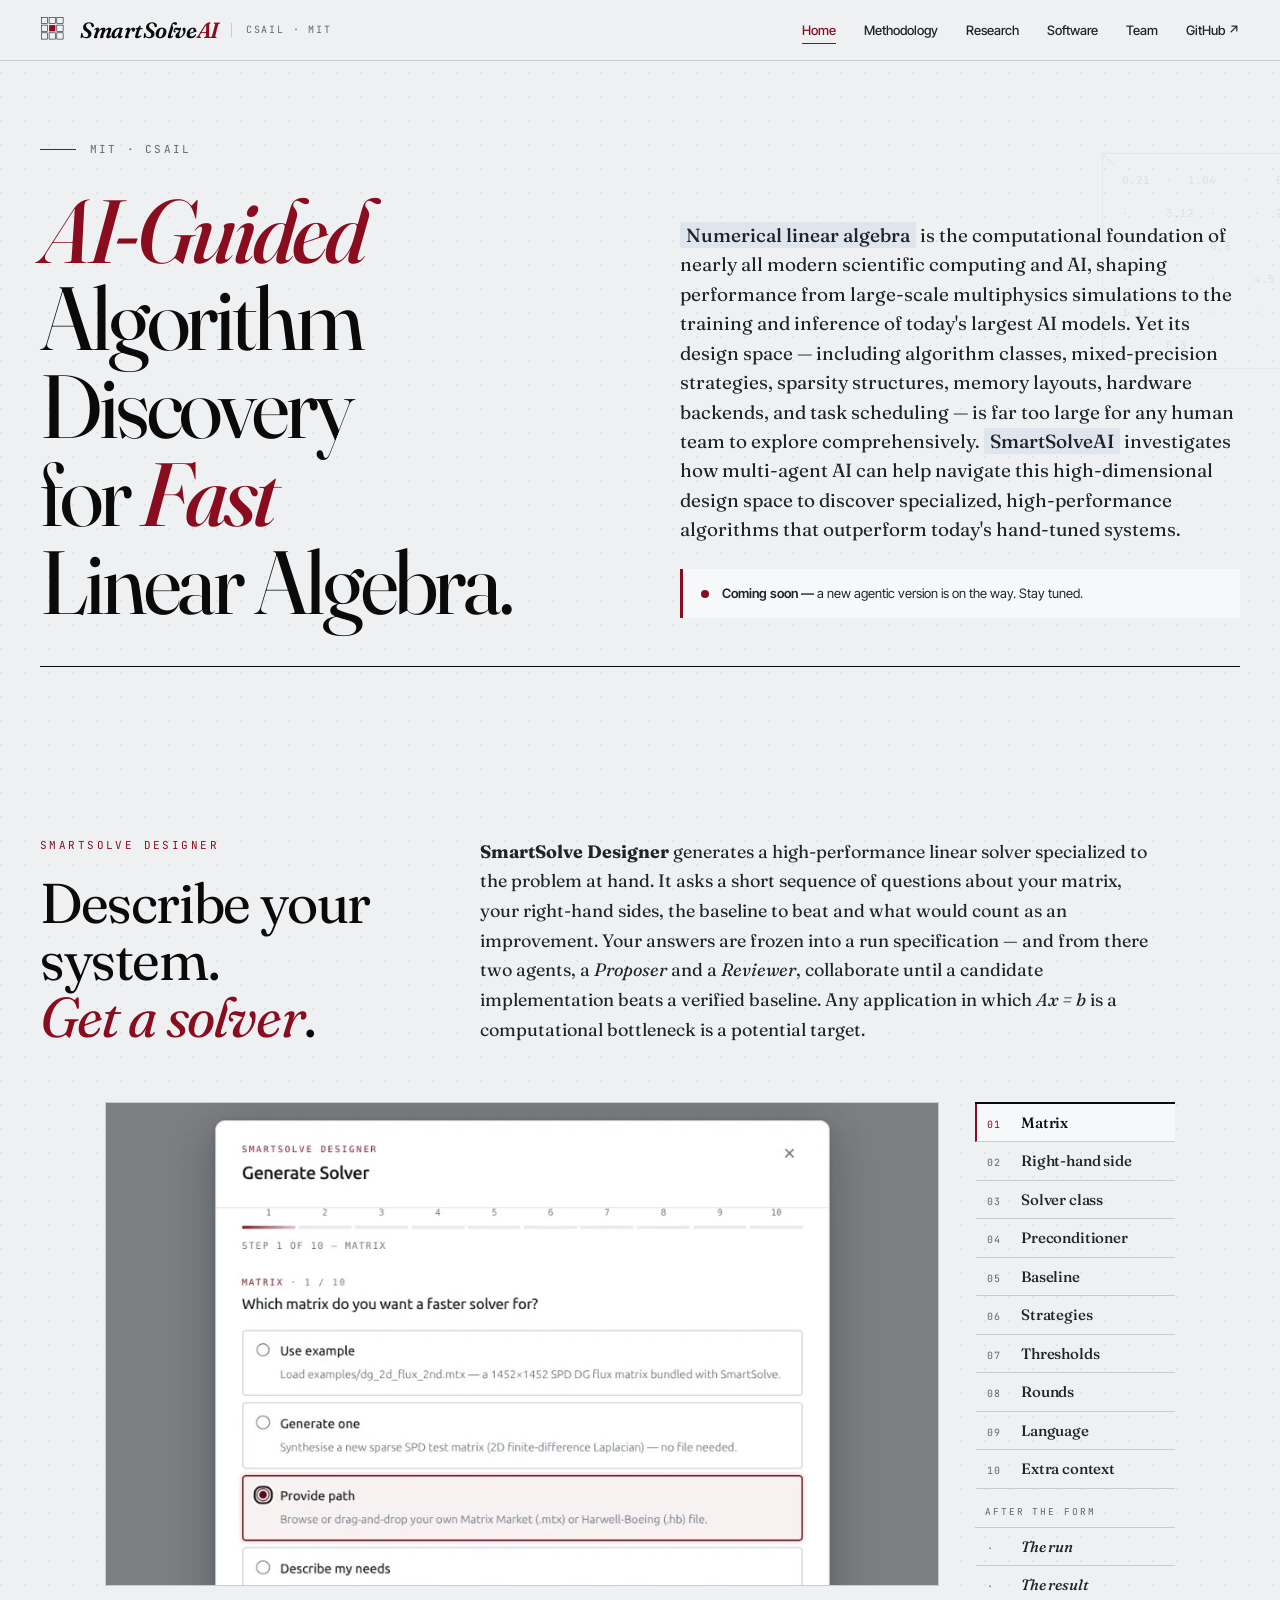
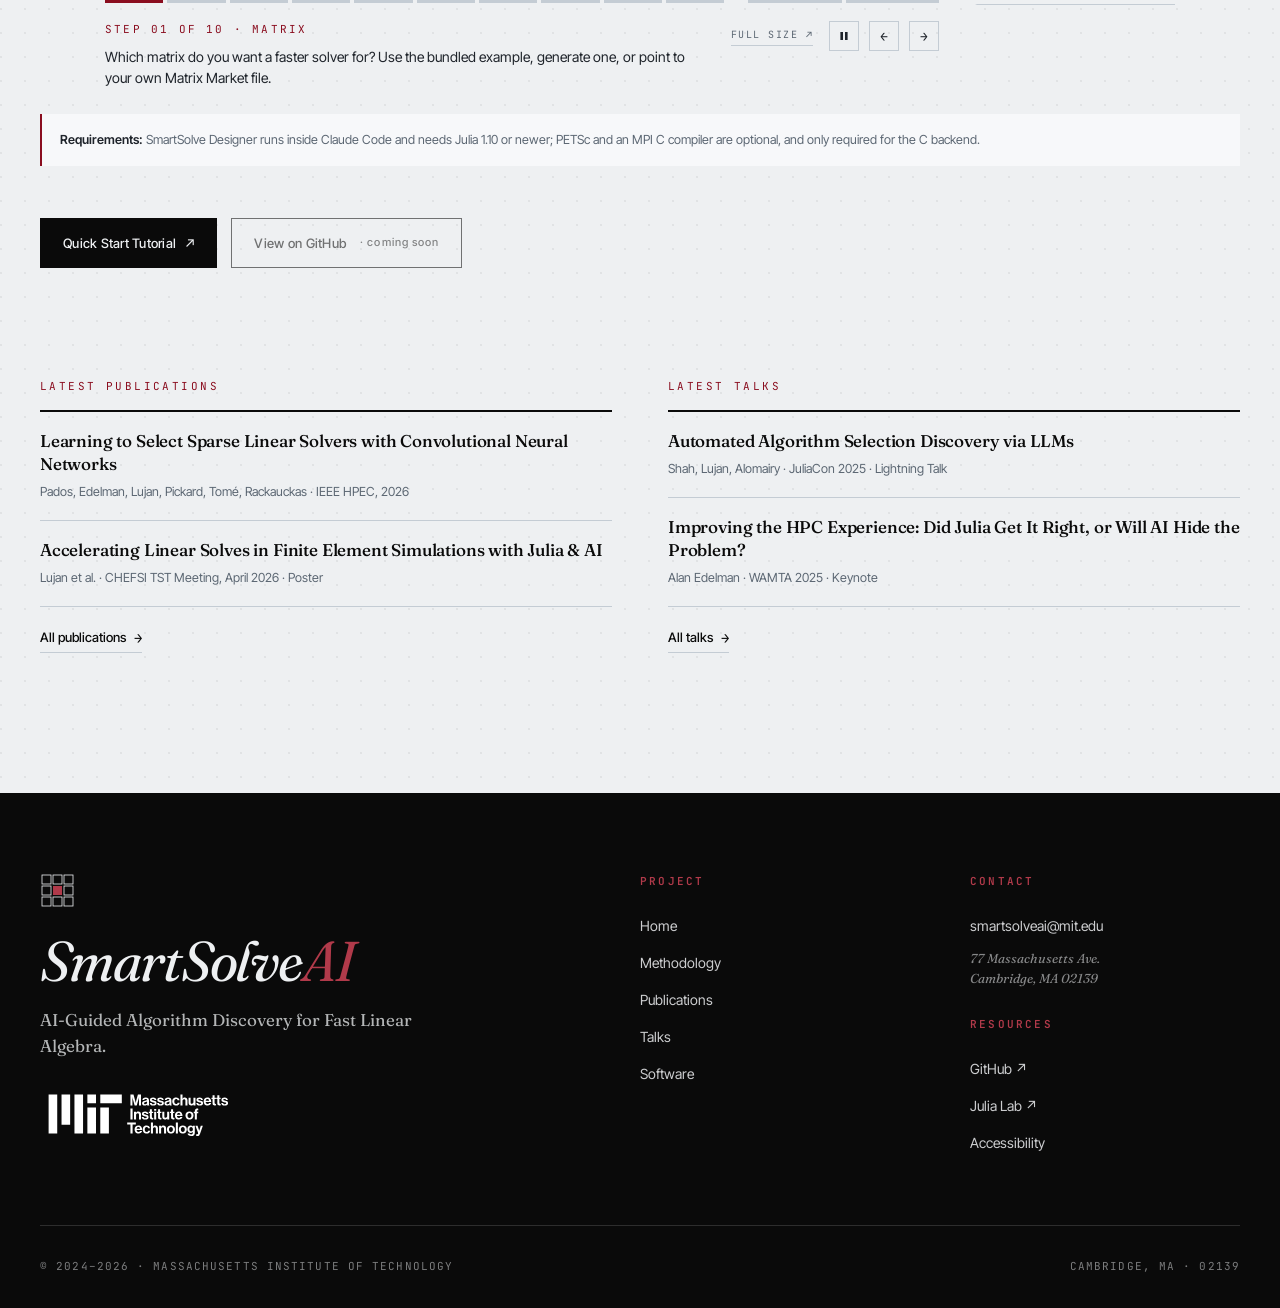
==== commit f2f7c72f: "Footer: name the first Project link Home, not Designer The top nav calls the home page Home while th" ====
--- a/index.html
+++ b/index.html
@@ -306,7 +306,7 @@
       <div class="footer-col">
         <h2 class="footer-head">Project</h2>
         <ul>
-          <li><a href="index.html#designer">Designer</a></li>
+          <li><a href="index.html">Home</a></li>
           <li><a href="methodology.html">Methodology</a></li>
           <li><a href="research.html#publications">Publications</a></li>
           <li><a href="research.html#talks">Talks</a></li>
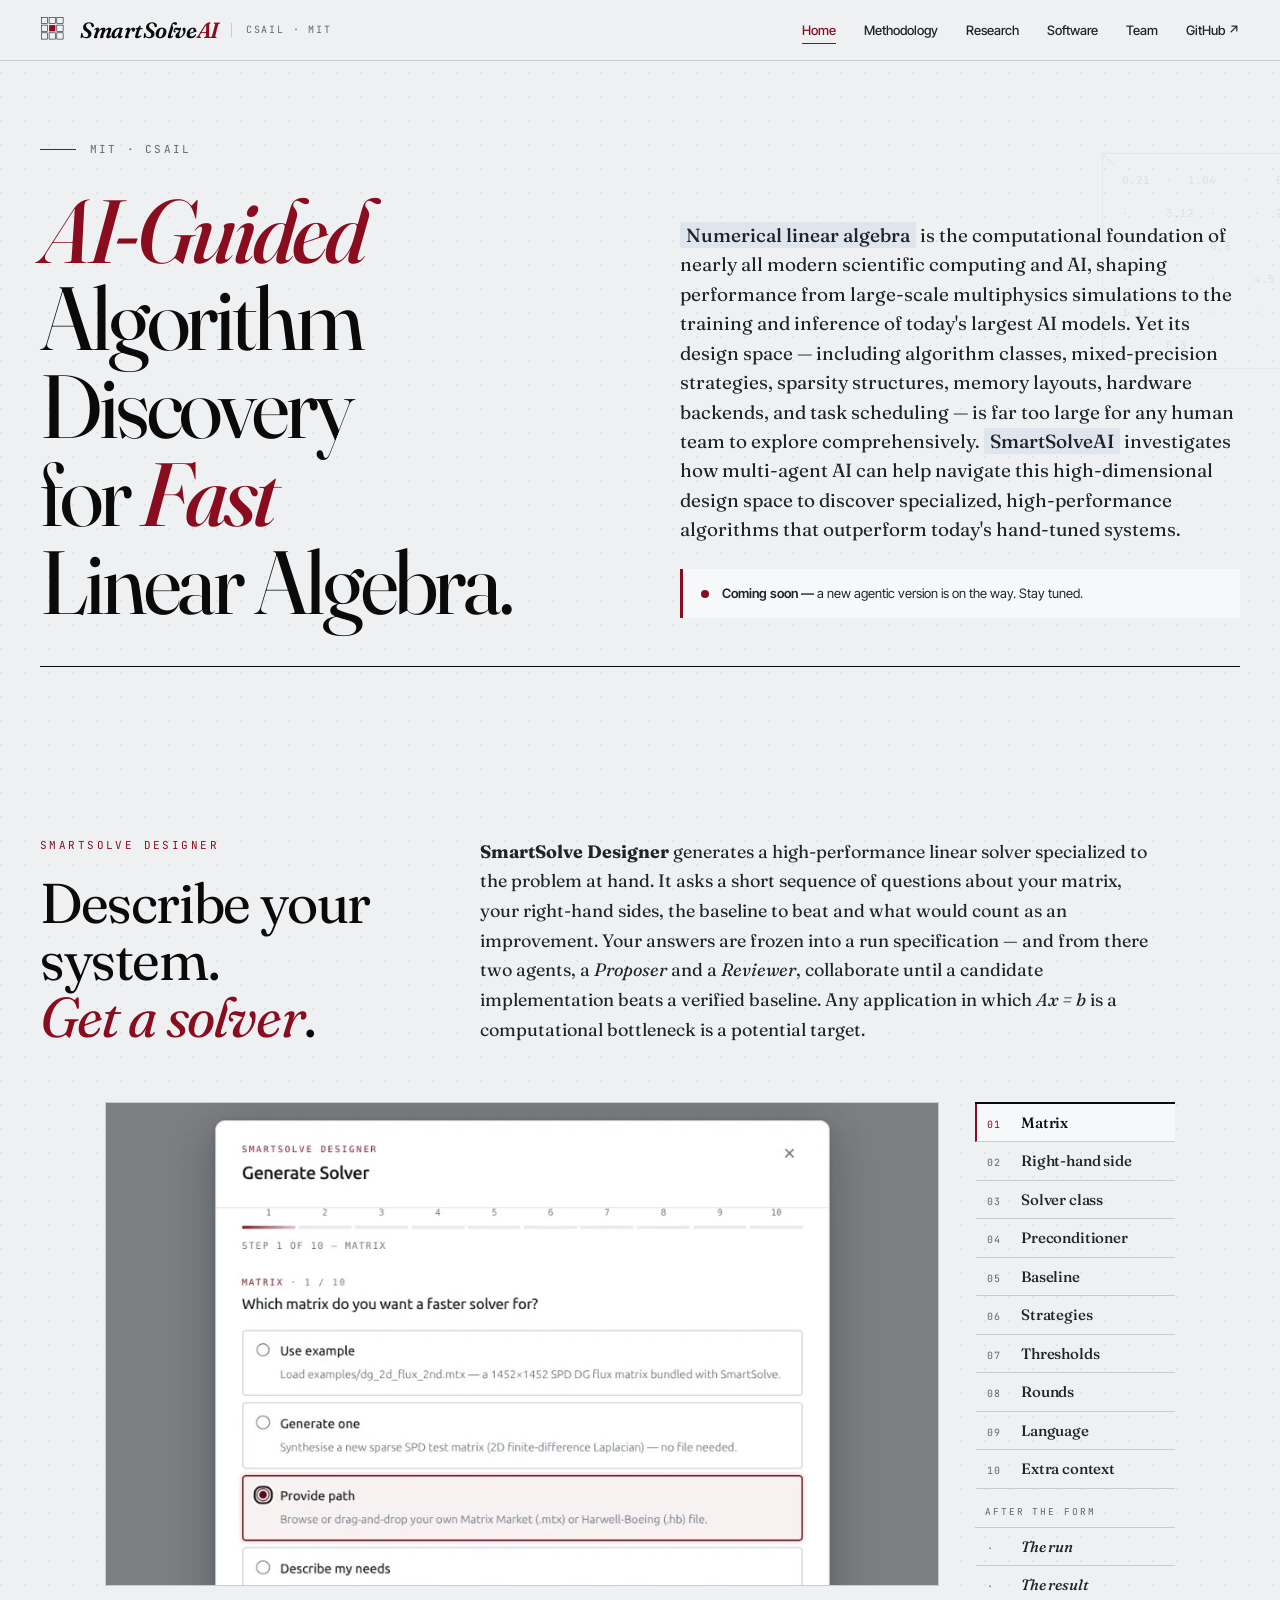
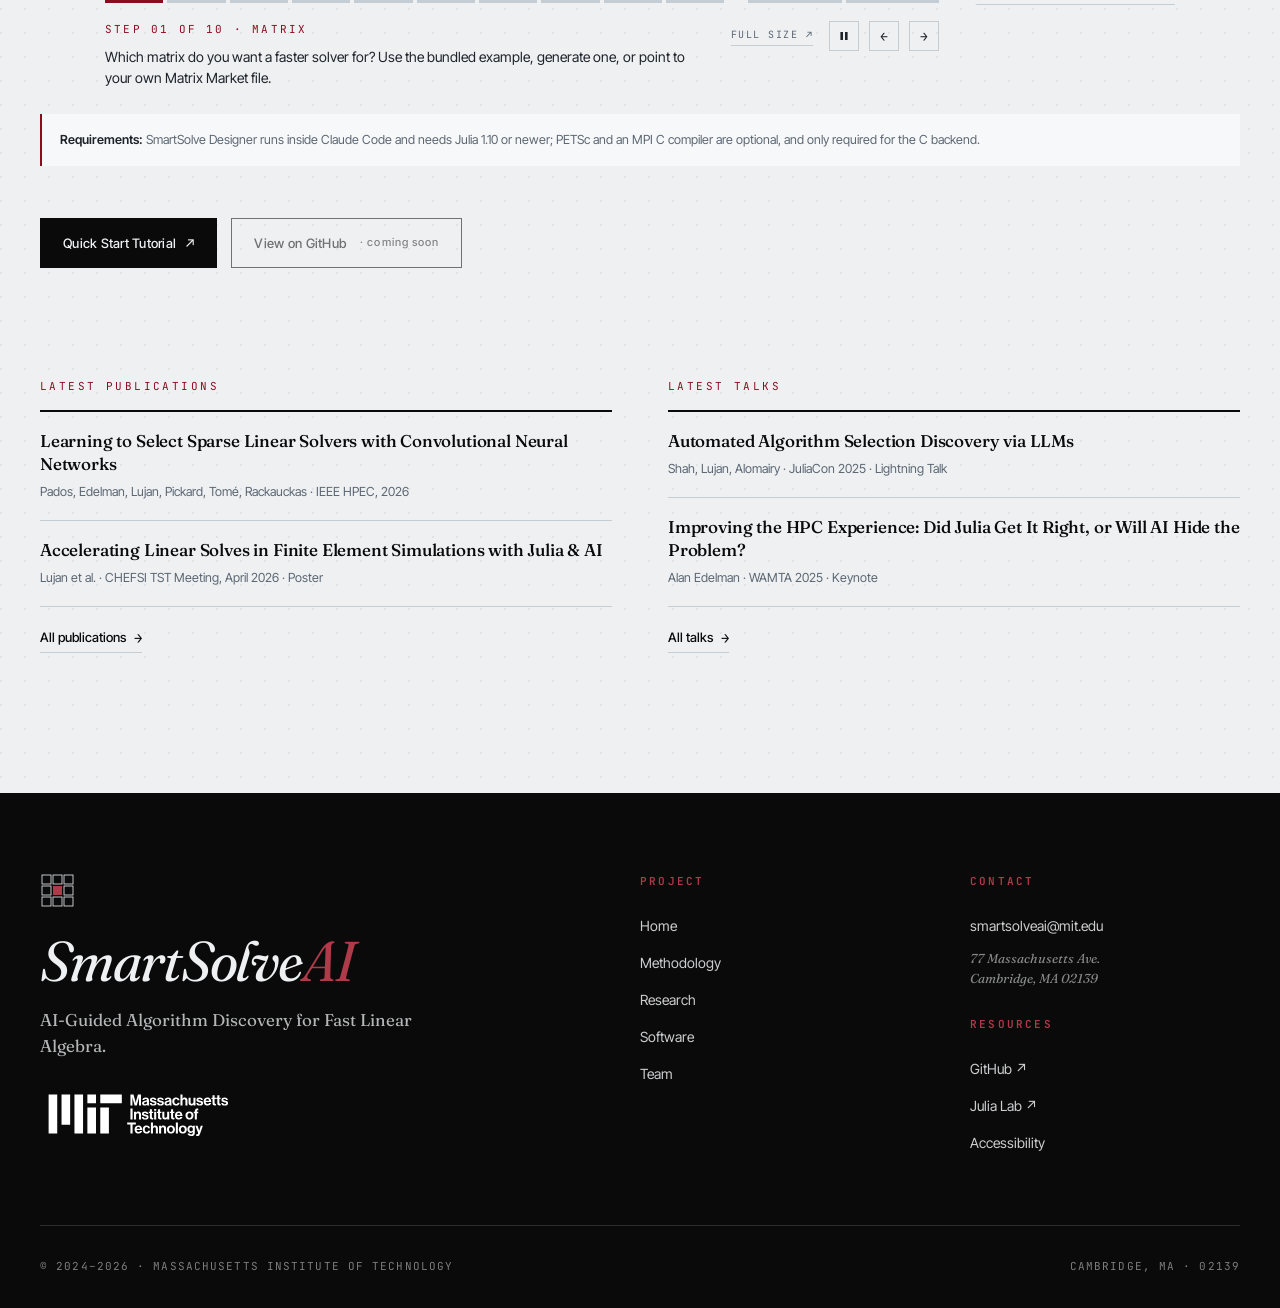
==== commit 2df7987d: "Footer: mirror the top nav exactly The footer listed Publications and Talks where the nav calls that" ====
--- a/index.html
+++ b/index.html
@@ -308,9 +308,9 @@
         <ul>
           <li><a href="index.html">Home</a></li>
           <li><a href="methodology.html">Methodology</a></li>
-          <li><a href="research.html#publications">Publications</a></li>
-          <li><a href="research.html#talks">Talks</a></li>
+          <li><a href="research.html">Research</a></li>
           <li><a href="software.html">Software</a></li>
+          <li><a href="team.html">Team</a></li>
         </ul>
       </div>
       <div class="footer-col">
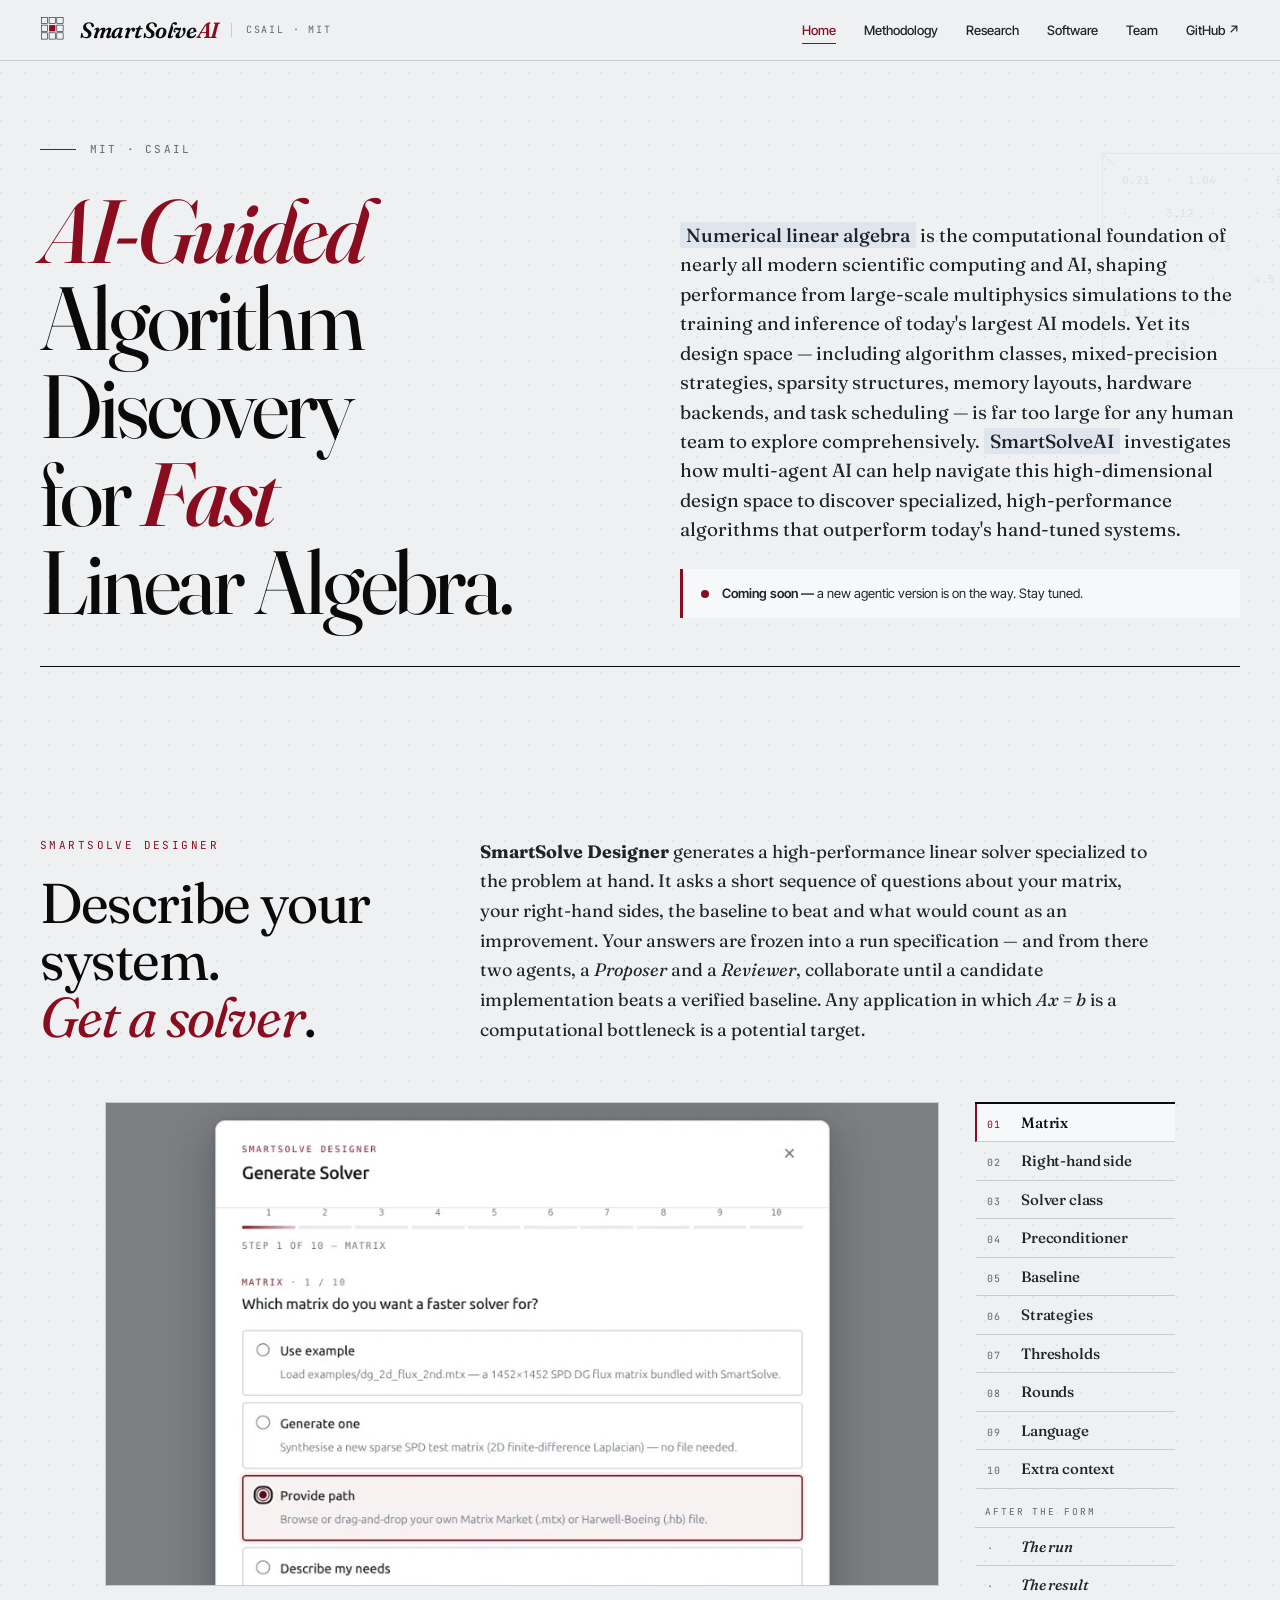
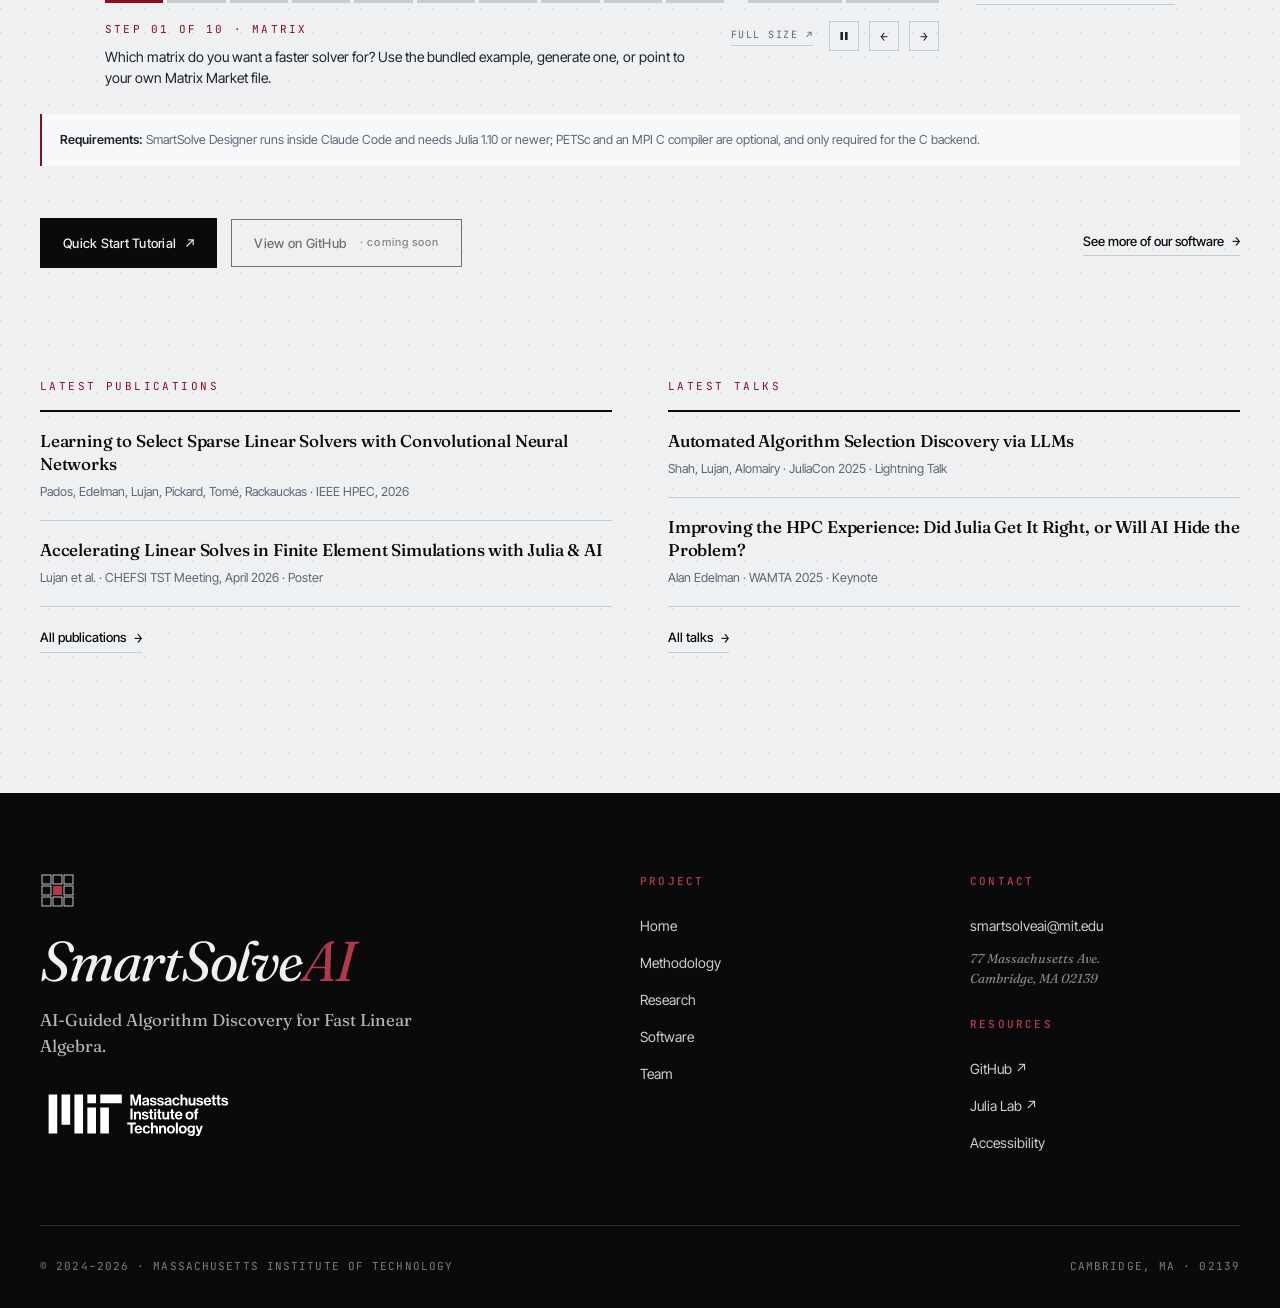
==== commit 67693b02: "Sibling projects block, two SC26 entries, and copy fixes Software gains a Sibling projects block clo" ====
--- a/index.html
+++ b/index.html
@@ -32,7 +32,7 @@
 <link rel="preconnect" href="https://fonts.googleapis.com">
 <link rel="preconnect" href="https://fonts.gstatic.com" crossorigin>
 <link href="https://fonts.googleapis.com/css2?family=Fraunces:opsz,wght@9..144,300;9..144,400;9..144,500;9..144,600;9..144,700&family=Inter+Tight:wght@300;400;500;600;700&family=JetBrains+Mono:wght@300;400;500&display=swap" rel="stylesheet">
-<link rel="stylesheet" href="assets/css/site.css?v=90e2dcd7-2072f599">
+<link rel="stylesheet" href="assets/css/site.css?v=a8ab21ec-139497cd">
 </head>
 <body>
 
@@ -232,6 +232,7 @@
     <a href="https://github.com/Smart-Solve-AI/SmartSolveDesigner" class="btn btn-ghost btn-pending" target="_blank" rel="noopener" aria-disabled="true">
       <span>View on GitHub</span>
     </a>
+    <a href="software.html" class="latest-more designer-more">See more of our software<span class="btn-arrow">→</span></a>
   </div>
 </section>
 
@@ -334,7 +335,7 @@
   </div>
 </footer>
 
-<script src="assets/js/site.js?v=90e2dcd7-2072f599" defer></script>
+<script src="assets/js/site.js?v=a8ab21ec-139497cd" defer></script>
 
 </body>
 </html>
--- a/assets/css/site.css
+++ b/assets/css/site.css
@@ -1400,6 +1400,61 @@
     /* Keep a gentle fade but drop the movement for reduced-motion users */
     .reveal { transform: none; transition: opacity 0.8s ease; }
   }
+
+  /* ------------- SIBLING PROJECTS ------------- */
+  .siblings { margin-top: 96px; }
+  .siblings-lede {
+    font-family: var(--serif);
+    font-size: 17px;
+    line-height: 1.65;
+    color: var(--ink-soft);
+    max-width: 68ch;
+    margin-bottom: 34px;
+  }
+  .sibling-grid {
+    display: grid;
+    grid-template-columns: 1fr 1fr;
+    gap: 28px;
+  }
+  .sibling-card {
+    display: block;
+    text-decoration: none;
+    color: inherit;
+    background: var(--paper-bright);
+    border: 1px solid var(--rule);
+    padding: 26px 28px 24px;
+    transition: border-color 0.25s, background 0.25s;
+  }
+  .sibling-card:hover { border-color: var(--ink); background: #fff; }
+  .sibling-name {
+    font-family: var(--serif);
+    font-size: 23px;
+    font-weight: 500;
+    letter-spacing: -0.015em;
+  }
+  .sibling-card:hover .sibling-name { color: var(--accent); }
+  .sibling-desc {
+    font-family: var(--sans);
+    font-size: 14px;
+    line-height: 1.6;
+    color: var(--ink-soft);
+    margin-top: 12px;
+  }
+  .sibling-repo {
+    display: inline-flex;
+    align-items: center;
+    gap: 8px;
+    margin-top: 18px;
+    font-family: var(--mono);
+    font-size: 11.5px;
+    letter-spacing: 0.04em;
+    color: var(--muted);
+  }
+  .sibling-card:hover .sibling-repo { color: var(--accent); }
+  @media (max-width: 960px) {
+    .siblings { margin-top: 64px; }
+    .sibling-grid { grid-template-columns: 1fr; gap: 20px; }
+  }
   /* ============================================================
      MULTIPAGE — styles the split site needs on top of the section styles
      ============================================================ */
@@ -1661,3 +1716,11 @@
     text-decoration: none;
   }
   .skip-link:focus { left: 12px; top: 12px; }
+
+  /* "See more of our software" sits at the far end of the Designer action row,
+     reusing the .latest-more link style. */
+  .designer-actions { align-items: center; }
+  .designer-more { margin-left: auto; margin-top: 0; }
+  @media (max-width: 960px) {
+    .designer-more { margin-left: 0; margin-top: 6px; }
+  }
